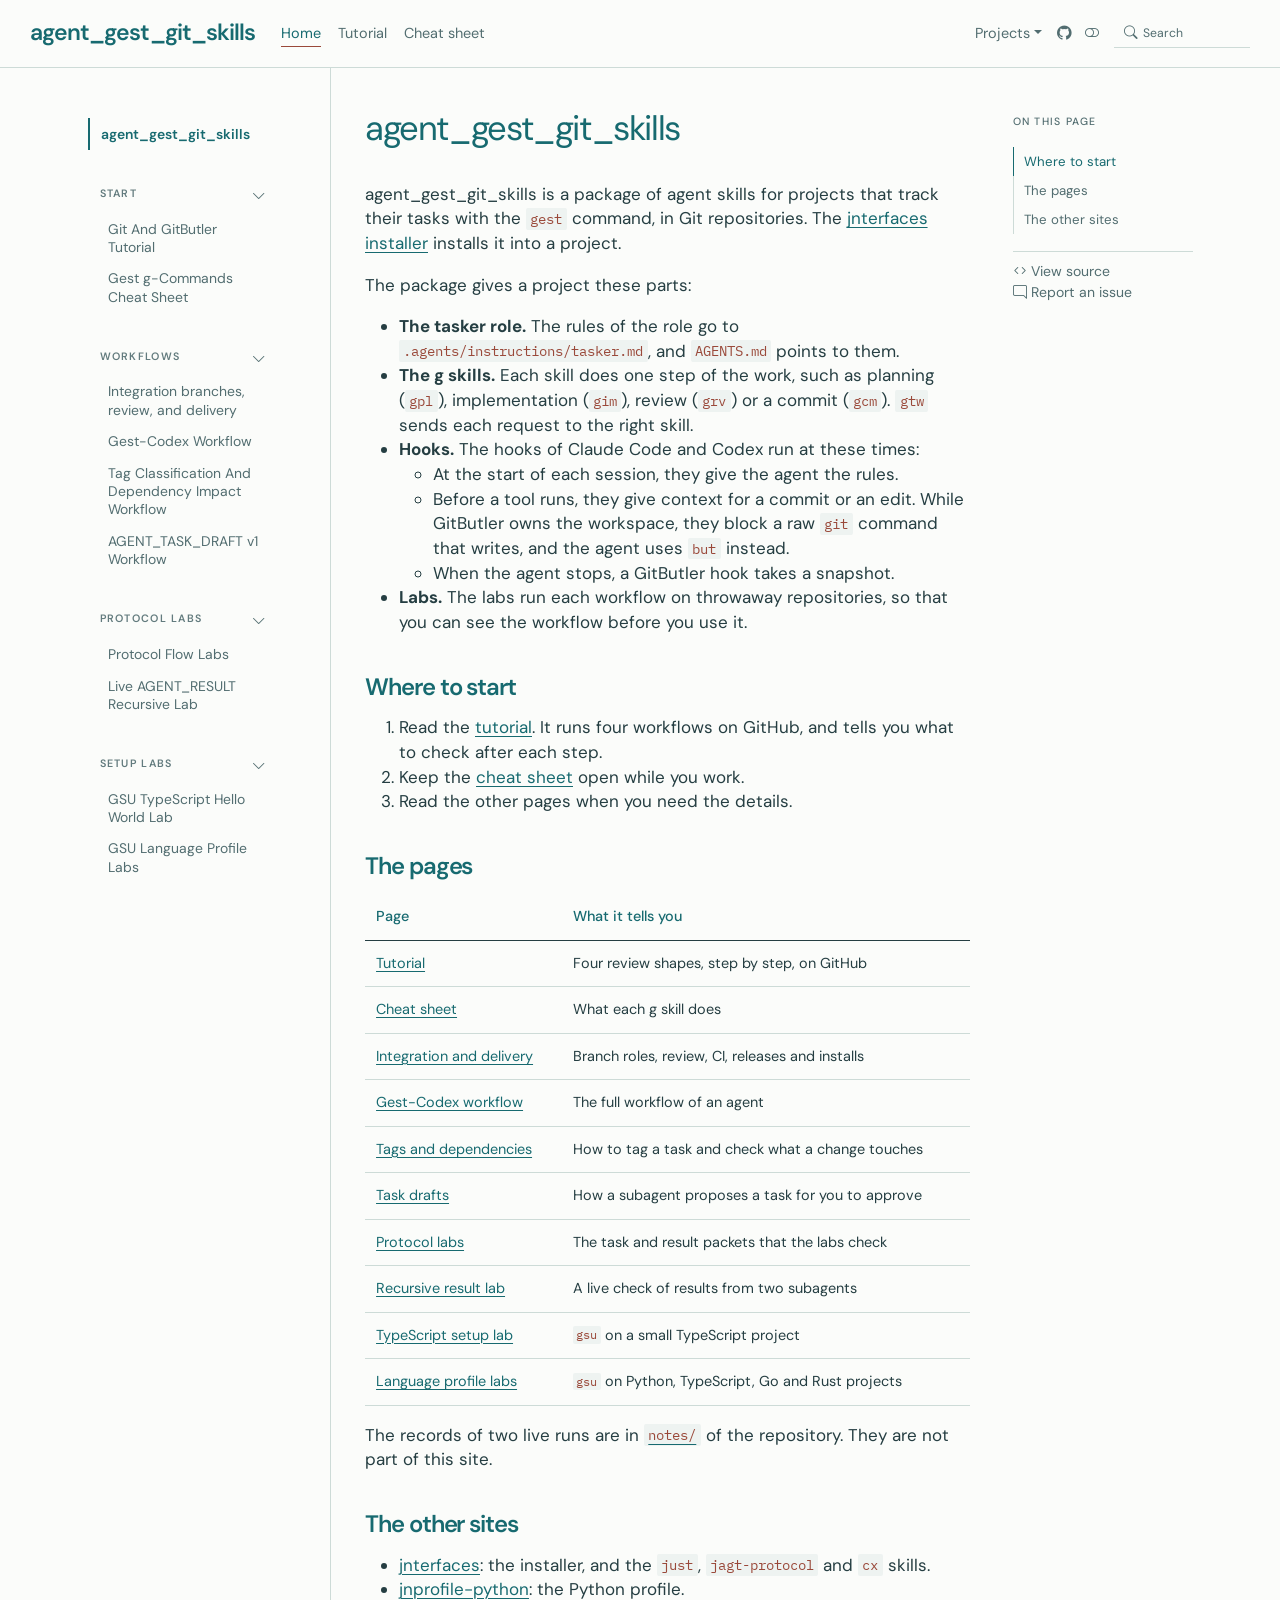
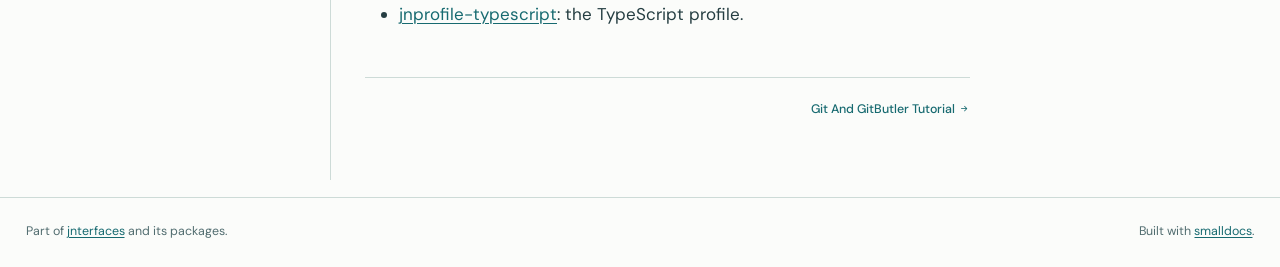
==== index.html @ 32615cbe "Built site" ====
<!doctype html><html lang="en"><head><meta charset="utf-8"><meta name="generator" content="smalldocs-0.5.4"><meta name="viewport" content="width=device-width, initial-scale=1.0, user-scalable=yes"><meta name="description" content="The tasker role, its g skills and its labs, for projects that track their work with Gest in Git"><title>agent_gest_git_skills</title><link rel="icon" href="site_libs/themes/atelier/logo.svg"><link rel="stylesheet" href="site_libs/themes/atelier/atelier.css" data-mode="light" class="quarto-color-scheme" id="quarto-bootstrap-light" media="not all and (prefers-color-scheme: dark)"><link rel="stylesheet" href="site_libs/themes/atelier/atelier-dark.css" data-mode="dark" class="quarto-color-scheme quarto-color-alternate" id="quarto-bootstrap-dark" media="(prefers-color-scheme: dark)"><link rel="stylesheet" href="site_libs/bootstrap-icons/bootstrap-icons.min.css"><link rel="stylesheet" href="site_libs/smalldocs.css"><meta name="smalldocs:offset" content="./"><script src="site_libs/bootstrap/bootstrap.bundle.min.js"></script><script src="site_libs/fuse/fuse.min.js"></script><script src="site_libs/smalldocs.js" defer></script><script>(function(){var d=document.documentElement,s=null;try{s=localStorage.getItem('smalldocs-scheme')}catch(e){}var alt=s?s==='alternate':!!(window.matchMedia&&matchMedia('(prefers-color-scheme: dark)').matches);var ls=document.querySelectorAll('link.quarto-color-scheme');if(alt)d.dataset.scheme='alternate';if(s)ls.forEach(function(l){var on=l.classList.contains('quarto-color-alternate')===alt;if(on)l.setAttribute('blocking','render');l.media=on?'all':'not all'});var on=ls[alt?1:0];if(on&&on.dataset.mode==='dark')d.classList.add('quarto-dark')})();</script></head><body class="nav-sidebar floating nav-fixed"><header id="quarto-header" class="headroom sticky-top"><nav class="navbar navbar-expand-lg sd-navbar-default"><div class="navbar-container container-fluid"><div class="navbar-brand-container mx-auto"><a class="navbar-brand" href="index.html"><span class="navbar-title">agent_gest_git_skills</span></a></div><button class="navbar-toggler" type="button" data-bs-toggle="collapse" data-bs-target="#navbarCollapse" aria-controls="navbarCollapse" aria-expanded="false" aria-label="Toggle navigation"><span class="navbar-toggler-icon"></span></button><div class="collapse navbar-collapse" id="navbarCollapse"><ul class="navbar-nav navbar-nav-scroll me-auto"><li class="nav-item"><a class="nav-link active" href="index.html" aria-current="page"><span class="menu-text">Home</span></a></li><li class="nav-item"><a class="nav-link" href="TUTORIAL.html"><span class="menu-text">Tutorial</span></a></li><li class="nav-item"><a class="nav-link" href="g_commands_cheatsheet.html"><span class="menu-text">Cheat sheet</span></a></li></ul><ul class="navbar-nav navbar-nav-scroll ms-auto"><li class="nav-item dropdown"><a class="nav-link dropdown-toggle" href="#" id="nav-menu-1" role="link" data-bs-toggle="dropdown" aria-expanded="false"><span class="menu-text">Projects</span></a><ul class="dropdown-menu" aria-labelledby="nav-menu-1"><li class=""><a class="dropdown-item" href="https://rahuldave.github.io/jnterfaces/"><span class="menu-text">jnterfaces</span></a></li><li class=""><a class="dropdown-item" href="https://rahuldave.github.io/jnprofile-python/"><span class="menu-text">jnprofile-python</span></a></li><li class=""><a class="dropdown-item" href="https://rahuldave.github.io/jnprofile-typescript/"><span class="menu-text">jnprofile-typescript</span></a></li><li class=""><a class="dropdown-item" href="https://rahuldave.github.io/agent_gest_git_skills/"><span class="menu-text">agent_gest_git_skills</span></a></li></ul></li><li class="nav-item compact"><a class="nav-link" href="https://github.com/rahuldave/agent_gest_git_skills" aria-label="github"><i class="bi bi-github" role="img"></i></a></li><li class="nav-item compact"><a class="quarto-color-scheme-toggle nav-link" href="" title="Toggle dark mode" onclick="window.smalldocsToggleScheme(); return false;"><i class="bi"></i></a></li></ul><div class="quarto-navbar-tools"><div class="smalldocs-search" id="quarto-search"><i class="bi bi-search" aria-hidden="true"></i><input type="search" class="form-control form-control-sm" placeholder="Search" aria-label="Search" autocomplete="off"><div class="smalldocs-search-results dropdown-menu"></div></div></div></div></div></nav><nav class="quarto-secondary-nav"><div class="container-fluid d-flex"><button type="button" class="quarto-btn-toggle btn" aria-controls="quarto-sidebar" aria-label="Toggle sidebar navigation"><i class="bi bi-layout-text-sidebar-reverse"></i></button><nav class="quarto-page-breadcrumbs" aria-label="breadcrumb"><ol class="breadcrumb"><li class="breadcrumb-item"><a href="index.html">agent_gest_git_skills</a></li></ol></nav></div></nav></header><div id="quarto-content" class="quarto-container page-columns page-rows-contents page-layout-article has-sidebar has-margin"><nav id="quarto-sidebar" class="sidebar collapse collapse-horizontal quarto-sidebar-collapse-item sidebar-navigation floating overflow-auto"><div class="sidebar-menu-container"><ul class="list-unstyled mt-1"><li class="sidebar-item"><div class="sidebar-item-container"><a href="index.html" class="sidebar-item-text sidebar-link active" aria-current="page"><span class="menu-text">agent_gest_git_skills</span></a></div></li><li class="sidebar-item sidebar-item-section"><div class="sidebar-item-container"><a class="sidebar-item-text sidebar-link text-start" data-bs-toggle="collapse" data-bs-target="#quarto-sidebar-section-2" role="navigation" aria-expanded="true"><span class="menu-text">Start</span></a><a class="sidebar-item-toggle text-start" data-bs-toggle="collapse" data-bs-target="#quarto-sidebar-section-2" role="navigation" aria-expanded="true" aria-label="Toggle section"><i class="bi bi-chevron-right ms-2"></i></a></div><ul id="quarto-sidebar-section-2" class="collapse list-unstyled sidebar-section depth1 show"><li class="sidebar-item"><div class="sidebar-item-container"><a href="TUTORIAL.html" class="sidebar-item-text sidebar-link"><span class="menu-text">Git And GitButler Tutorial</span></a></div></li><li class="sidebar-item"><div class="sidebar-item-container"><a href="g_commands_cheatsheet.html" class="sidebar-item-text sidebar-link"><span class="menu-text">Gest g-Commands Cheat Sheet</span></a></div></li></ul></li><li class="sidebar-item sidebar-item-section"><div class="sidebar-item-container"><a class="sidebar-item-text sidebar-link text-start" data-bs-toggle="collapse" data-bs-target="#quarto-sidebar-section-3" role="navigation" aria-expanded="true"><span class="menu-text">Workflows</span></a><a class="sidebar-item-toggle text-start" data-bs-toggle="collapse" data-bs-target="#quarto-sidebar-section-3" role="navigation" aria-expanded="true" aria-label="Toggle section"><i class="bi bi-chevron-right ms-2"></i></a></div><ul id="quarto-sidebar-section-3" class="collapse list-unstyled sidebar-section depth1 show"><li class="sidebar-item"><div class="sidebar-item-container"><a href="integration_delivery_workflow.html" class="sidebar-item-text sidebar-link"><span class="menu-text">Integration branches, review, and delivery</span></a></div></li><li class="sidebar-item"><div class="sidebar-item-container"><a href="gest_codex_workflow.html" class="sidebar-item-text sidebar-link"><span class="menu-text">Gest-Codex Workflow</span></a></div></li><li class="sidebar-item"><div class="sidebar-item-container"><a href="tag_dependency_workflow.html" class="sidebar-item-text sidebar-link"><span class="menu-text">Tag Classification And Dependency Impact Workflow</span></a></div></li><li class="sidebar-item"><div class="sidebar-item-container"><a href="agent_task_draft_workflow.html" class="sidebar-item-text sidebar-link"><span class="menu-text">AGENT_TASK_DRAFT v1 Workflow</span></a></div></li></ul></li><li class="sidebar-item sidebar-item-section"><div class="sidebar-item-container"><a class="sidebar-item-text sidebar-link text-start" data-bs-toggle="collapse" data-bs-target="#quarto-sidebar-section-4" role="navigation" aria-expanded="true"><span class="menu-text">Protocol labs</span></a><a class="sidebar-item-toggle text-start" data-bs-toggle="collapse" data-bs-target="#quarto-sidebar-section-4" role="navigation" aria-expanded="true" aria-label="Toggle section"><i class="bi bi-chevron-right ms-2"></i></a></div><ul id="quarto-sidebar-section-4" class="collapse list-unstyled sidebar-section depth1 show"><li class="sidebar-item"><div class="sidebar-item-container"><a href="protocol_flows.html" class="sidebar-item-text sidebar-link"><span class="menu-text">Protocol Flow Labs</span></a></div></li><li class="sidebar-item"><div class="sidebar-item-container"><a href="live_agent_result_recursive_lab.html" class="sidebar-item-text sidebar-link"><span class="menu-text">Live AGENT_RESULT Recursive Lab</span></a></div></li></ul></li><li class="sidebar-item sidebar-item-section"><div class="sidebar-item-container"><a class="sidebar-item-text sidebar-link text-start" data-bs-toggle="collapse" data-bs-target="#quarto-sidebar-section-5" role="navigation" aria-expanded="true"><span class="menu-text">Setup labs</span></a><a class="sidebar-item-toggle text-start" data-bs-toggle="collapse" data-bs-target="#quarto-sidebar-section-5" role="navigation" aria-expanded="true" aria-label="Toggle section"><i class="bi bi-chevron-right ms-2"></i></a></div><ul id="quarto-sidebar-section-5" class="collapse list-unstyled sidebar-section depth1 show"><li class="sidebar-item"><div class="sidebar-item-container"><a href="gsu_typescript_hello_world.html" class="sidebar-item-text sidebar-link"><span class="menu-text">GSU TypeScript Hello World Lab</span></a></div></li><li class="sidebar-item"><div class="sidebar-item-container"><a href="gsu_language_profile_labs.html" class="sidebar-item-text sidebar-link"><span class="menu-text">GSU Language Profile Labs</span></a></div></li></ul></li><li class="sidebar-item sidebar-item-section"><div class="sidebar-item-container"><a class="sidebar-item-text sidebar-link text-start" data-bs-toggle="collapse" data-bs-target="#quarto-sidebar-section-6" role="navigation" aria-expanded="true"><span class="menu-text">Moved</span></a><a class="sidebar-item-toggle text-start" data-bs-toggle="collapse" data-bs-target="#quarto-sidebar-section-6" role="navigation" aria-expanded="true" aria-label="Toggle section"><i class="bi bi-chevron-right ms-2"></i></a></div><ul id="quarto-sidebar-section-6" class="collapse list-unstyled sidebar-section depth1 show"><li class="sidebar-item"><div class="sidebar-item-container"><a href="just_command_contract.html" class="sidebar-item-text sidebar-link"><span class="menu-text">Just command contract</span></a></div></li><li class="sidebar-item"><div class="sidebar-item-container"><a href="cx_incremental_pipelines.html" class="sidebar-item-text sidebar-link"><span class="menu-text">cx incremental builds and pipelines</span></a></div></li></ul></li></ul></div></nav><div id="quarto-sidebar-glass" class="quarto-sidebar-collapse-item"></div><div id="quarto-margin-sidebar" class="sidebar margin-sidebar"><nav id="TOC" role="doc-toc" class="toc-active"><h2 id="toc-title">On this page</h2><ul><li><a href="#where-to-start" id="toc-where-to-start" class="nav-link" data-scroll-target="#where-to-start">Where to start</a></li><li><a href="#the-pages" id="toc-the-pages" class="nav-link" data-scroll-target="#the-pages">The pages</a></li><li><a href="#the-other-sites" id="toc-the-other-sites" class="nav-link" data-scroll-target="#the-other-sites">The other sites</a></li></ul></nav><div class="toc-actions"><div class="action-links"><a href="https://github.com/rahuldave/agent_gest_git_skills/blob/main/docs/index.md" class="toc-action"><i class="bi bi-code"></i> View source</a></div><div class="action-links"><a href="https://github.com/rahuldave/agent_gest_git_skills/issues/new" class="toc-action"><i class="bi bi-chat-right"></i> Report an issue</a></div></div></div><main class="content" id="quarto-document-content"><header id="title-block-header" class="quarto-title-block default"><div class="quarto-title"><h1 class="title">agent_gest_git_skills</h1></div><div class="quarto-title-meta"></div></header><p>agent_gest_git_skills is a package of agent skills for projects that track their tasks with the <code>gest</code> command, in Git repositories. The <a href="https://rahuldave.github.io/jnterfaces/">jnterfaces installer</a> installs it into a project.</p>
<p>The package gives a project these parts:</p>
<ul>
<li><strong>The tasker role.</strong> The rules of the role go to <code>.agents/instructions/tasker.md</code>, and <code>AGENTS.md</code> points to them.</li>
<li><strong>The g skills.</strong> Each skill does one step of the work, such as planning (<code>gpl</code>), implementation (<code>gim</code>), review (<code>grv</code>) or a commit (<code>gcm</code>). <code>gtw</code> sends each request to the right skill.</li>
<li><strong>Hooks.</strong> The hooks of Claude Code and Codex run at these times:
<ul>
<li>At the start of each session, they give the agent the rules.</li>
<li>Before a tool runs, they give context for a commit or an edit. While GitButler owns the workspace, they block a raw <code>git</code> command that writes, and the agent uses <code>but</code> instead.</li>
<li>When the agent stops, a GitButler hook takes a snapshot.</li>
</ul>
</li>
<li><strong>Labs.</strong> The labs run each workflow on throwaway repositories, so that you can see the workflow before you use it.</li>
</ul>
<section id="where-to-start" class="level2">
<h2 class="anchored" data-anchor-id="where-to-start">Where to start</h2>
<ol>
<li>Read the <a href="TUTORIAL.html">tutorial</a>. It runs four workflows on GitHub, and tells you what to check after each step.</li>
<li>Keep the <a href="g_commands_cheatsheet.html">cheat sheet</a> open while you work.</li>
<li>Read the other pages when you need the details.</li>
</ol>
</section>
<section id="the-pages" class="level2">
<h2 class="anchored" data-anchor-id="the-pages">The pages</h2>
<div class="sd-table">
<table class="caption-top table">
<thead>
<tr>
<th>Page</th>
<th>What it tells you</th>
</tr>
</thead>
<tbody>
<tr>
<td><a href="TUTORIAL.html">Tutorial</a></td>
<td>Four review shapes, step by step, on GitHub</td>
</tr>
<tr>
<td><a href="g_commands_cheatsheet.html">Cheat sheet</a></td>
<td>What each g skill does</td>
</tr>
<tr>
<td><a href="integration_delivery_workflow.html">Integration and delivery</a></td>
<td>Branch roles, review, CI, releases and installs</td>
</tr>
<tr>
<td><a href="gest_codex_workflow.html">Gest-Codex workflow</a></td>
<td>The full workflow of an agent</td>
</tr>
<tr>
<td><a href="tag_dependency_workflow.html">Tags and dependencies</a></td>
<td>How to tag a task and check what a change touches</td>
</tr>
<tr>
<td><a href="agent_task_draft_workflow.html">Task drafts</a></td>
<td>How a subagent proposes a task for you to approve</td>
</tr>
<tr>
<td><a href="protocol_flows.html">Protocol labs</a></td>
<td>The task and result packets that the labs check</td>
</tr>
<tr>
<td><a href="live_agent_result_recursive_lab.html">Recursive result lab</a></td>
<td>A live check of results from two subagents</td>
</tr>
<tr>
<td><a href="gsu_typescript_hello_world.html">TypeScript setup lab</a></td>
<td><code>gsu</code> on a small TypeScript project</td>
</tr>
<tr>
<td><a href="gsu_language_profile_labs.html">Language profile labs</a></td>
<td><code>gsu</code> on Python, TypeScript, Go and Rust projects</td>
</tr>
</tbody>
</table>
</div>
<p>The records of two live runs are in <a href="https://github.com/rahuldave/agent_gest_git_skills/tree/main/notes"><code>notes/</code></a> of the repository. They are not part of this site.</p>
</section>
<section id="the-other-sites" class="level2">
<h2 class="anchored" data-anchor-id="the-other-sites">The other sites</h2>
<ul>
<li><a href="https://rahuldave.github.io/jnterfaces/">jnterfaces</a>: the installer, and the <code>just</code>, <code>jagt-protocol</code> and <code>cx</code> skills.</li>
<li><a href="https://rahuldave.github.io/jnprofile-python/">jnprofile-python</a>: the Python profile.</li>
<li><a href="https://rahuldave.github.io/jnprofile-typescript/">jnprofile-typescript</a>: the TypeScript profile.</li>
</ul>
</section>
<nav class="page-navigation"><div class="nav-page nav-page-previous"></div><div class="nav-page nav-page-next"><a href="TUTORIAL.html" class="pagination-link"><span class="nav-page-text">Git And GitButler Tutorial</span> <i class="bi bi-arrow-right-short"></i></a></div></nav></main></div><footer class="footer"><div class="nav-footer"><div class="nav-footer-left">Part of <a href="https://rahuldave.github.io/jnterfaces/">jnterfaces</a> and its packages.</div><div class="nav-footer-center"></div><div class="nav-footer-right">Built with <a href="https://docs.smallish.dev/">smalldocs</a>.</div></div></footer></body></html>
---- site_libs/themes/atelier/atelier.css ----
@charset "UTF-8";/*!
 * Bootstrap  v5.3.8 (https://getbootstrap.com/)
 * Copyright 2011-2025 The Bootstrap Authors
 * Licensed under MIT (https://github.com/twbs/bootstrap/blob/main/LICENSE)
 */:root,[data-bs-theme=light]{--bs-blue:#0d6efd;--bs-indigo:#6610f2;--bs-purple:#6f42c1;--bs-pink:#d63384;--bs-red:#dc3545;--bs-orange:#fd7e14;--bs-yellow:#ffc107;--bs-green:#198754;--bs-teal:#20c997;--bs-cyan:#0dcaf0;--bs-black:#000;--bs-white:#fff;--bs-gray:#6c757d;--bs-gray-dark:#343a40;--bs-gray-100:#f8f9fa;--bs-gray-200:#e9ecef;--bs-gray-300:#dee2e6;--bs-gray-400:#ced4da;--bs-gray-500:#adb5bd;--bs-gray-600:#6c757d;--bs-gray-700:#495057;--bs-gray-800:#343a40;--bs-gray-900:#212529;--bs-primary:#0d6efd;--bs-secondary:#6c757d;--bs-success:#198754;--bs-info:#0dcaf0;--bs-warning:#ffc107;--bs-danger:#dc3545;--bs-light:#f8f9fa;--bs-dark:#212529;--bs-primary-rgb:13,110,253;--bs-secondary-rgb:108,117,125;--bs-success-rgb:25,135,84;--bs-info-rgb:13,202,240;--bs-warning-rgb:255,193,7;--bs-danger-rgb:220,53,69;--bs-light-rgb:248,249,250;--bs-dark-rgb:33,37,41;--bs-primary-text-emphasis:#052c65;--bs-secondary-text-emphasis:#2b2f32;--bs-success-text-emphasis:#0a3622;--bs-info-text-emphasis:#055160;--bs-warning-text-emphasis:#664d03;--bs-danger-text-emphasis:#58151c;--bs-light-text-emphasis:#495057;--bs-dark-text-emphasis:#495057;--bs-primary-bg-subtle:#cfe2ff;--bs-secondary-bg-subtle:#e2e3e5;--bs-success-bg-subtle:#d1e7dd;--bs-info-bg-subtle:#cff4fc;--bs-warning-bg-subtle:#fff3cd;--bs-danger-bg-subtle:#f8d7da;--bs-light-bg-subtle:#fcfcfd;--bs-dark-bg-subtle:#ced4da;--bs-primary-border-subtle:#9ec5fe;--bs-secondary-border-subtle:#c4c8cb;--bs-success-border-subtle:#a3cfbb;--bs-info-border-subtle:#9eeaf9;--bs-warning-border-subtle:#ffe69c;--bs-danger-border-subtle:#f1aeb5;--bs-light-border-subtle:#e9ecef;--bs-dark-border-subtle:#adb5bd;--bs-white-rgb:255,255,255;--bs-black-rgb:0,0,0;--bs-font-sans-serif:system-ui,-apple-system,"Segoe UI",Roboto,"Helvetica Neue","Noto Sans","Liberation Sans",Arial,sans-serif,"Apple Color Emoji","Segoe UI Emoji","Segoe UI Symbol","Noto Color Emoji";--bs-font-monospace:SFMono-Regular,Menlo,Monaco,Consolas,"Liberation Mono","Courier New",monospace;--bs-gradient:linear-gradient(180deg, rgba(255, 255, 255, 0.15), rgba(255, 255, 255, 0));--bs-body-font-family:var(--bs-font-sans-serif);--bs-body-font-size:1rem;--bs-body-font-weight:400;--bs-body-line-height:1.5;--bs-body-color:#212529;--bs-body-color-rgb:33,37,41;--bs-body-bg:#fff;--bs-body-bg-rgb:255,255,255;--bs-emphasis-color:#000;--bs-emphasis-color-rgb:0,0,0;--bs-secondary-color:rgba(33, 37, 41, 0.75);--bs-secondary-color-rgb:33,37,41;--bs-secondary-bg:#e9ecef;--bs-secondary-bg-rgb:233,236,239;--bs-tertiary-color:rgba(33, 37, 41, 0.5);--bs-tertiary-color-rgb:33,37,41;--bs-tertiary-bg:#f8f9fa;--bs-tertiary-bg-rgb:248,249,250;--bs-heading-color:inherit;--bs-link-color:#0d6efd;--bs-link-color-rgb:13,110,253;--bs-link-decoration:underline;--bs-link-hover-color:#0a58ca;--bs-link-hover-color-rgb:10,88,202;--bs-code-color:#d63384;--bs-highlight-color:#212529;--bs-highlight-bg:#fff3cd;--bs-border-width:1px;--bs-border-style:solid;--bs-border-color:#dee2e6;--bs-border-color-translucent:rgba(0, 0, 0, 0.175);--bs-border-radius:0.375rem;--bs-border-radius-sm:0.25rem;--bs-border-radius-lg:0.5rem;--bs-border-radius-xl:1rem;--bs-border-radius-xxl:2rem;--bs-border-radius-2xl:var(--bs-border-radius-xxl);--bs-border-radius-pill:50rem;--bs-box-shadow:0 0.5rem 1rem rgba(0, 0, 0, 0.15);--bs-box-shadow-sm:0 0.125rem 0.25rem rgba(0, 0, 0, 0.075);--bs-box-shadow-lg:0 1rem 3rem rgba(0, 0, 0, 0.175);--bs-box-shadow-inset:inset 0 1px 2px rgba(0, 0, 0, 0.075);--bs-focus-ring-width:0.25rem;--bs-focus-ring-opacity:0.25;--bs-focus-ring-color:rgba(13, 110, 253, 0.25);--bs-form-valid-color:#198754;--bs-form-valid-border-color:#198754;--bs-form-invalid-color:#dc3545;--bs-form-invalid-border-color:#dc3545}[data-bs-theme=dark]{color-scheme:dark;--bs-body-color:#dee2e6;--bs-body-color-rgb:222,226,230;--bs-body-bg:#212529;--bs-body-bg-rgb:33,37,41;--bs-emphasis-color:#fff;--bs-emphasis-color-rgb:255,255,255;--bs-secondary-color:rgba(222, 226, 230, 0.75);--bs-secondary-color-rgb:222,226,230;--bs-secondary-bg:#343a40;--bs-secondary-bg-rgb:52,58,64;--bs-tertiary-color:rgba(222, 226, 230, 0.5);--bs-tertiary-color-rgb:222,226,230;--bs-tertiary-bg:#2b3035;--bs-tertiary-bg-rgb:43,48,53;--bs-primary-text-emphasis:#6ea8fe;--bs-secondary-text-emphasis:#a7acb1;--bs-success-text-emphasis:#75b798;--bs-info-text-emphasis:#6edff6;--bs-warning-text-emphasis:#ffda6a;--bs-danger-text-emphasis:#ea868f;--bs-light-text-emphasis:#f8f9fa;--bs-dark-text-emphasis:#dee2e6;--bs-primary-bg-subtle:#031633;--bs-secondary-bg-subtle:#161719;--bs-success-bg-subtle:#051b11;--bs-info-bg-subtle:#032830;--bs-warning-bg-subtle:#332701;--bs-danger-bg-subtle:#2c0b0e;--bs-light-bg-subtle:#343a40;--bs-dark-bg-subtle:#1a1d20;--bs-primary-border-subtle:#084298;--bs-secondary-border-subtle:#41464b;--bs-success-border-subtle:#0f5132;--bs-info-border-subtle:#087990;--bs-warning-border-subtle:#997404;--bs-danger-border-subtle:#842029;--bs-light-border-subtle:#495057;--bs-dark-border-subtle:#343a40;--bs-heading-color:inherit;--bs-link-color:#6ea8fe;--bs-link-hover-color:#8bb9fe;--bs-link-color-rgb:110,168,254;--bs-link-hover-color-rgb:139,185,254;--bs-code-color:#e685b5;--bs-highlight-color:#dee2e6;--bs-highlight-bg:#664d03;--bs-border-color:#495057;--bs-border-color-translucent:rgba(255, 255, 255, 0.15);--bs-form-valid-color:#75b798;--bs-form-valid-border-color:#75b798;--bs-form-invalid-color:#ea868f;--bs-form-invalid-border-color:#ea868f}*,::after,::before{box-sizing:border-box}@media (prefers-reduced-motion:no-preference){:root{scroll-behavior:smooth}}body{margin:0;font-family:var(--bs-body-font-family);font-size:var(--bs-body-font-size);font-weight:var(--bs-body-font-weight);line-height:var(--bs-body-line-height);color:var(--bs-body-color);text-align:var(--bs-body-text-align);background-color:var(--bs-body-bg);-webkit-text-size-adjust:100%;-webkit-tap-highlight-color:transparent}hr{margin:1rem 0;color:inherit;border:0;border-top:var(--bs-border-width) solid;opacity:.25}.h1,.h2,.h3,.h4,.h5,.h6,h1,h2,h3,h4,h5,h6{margin-top:0;margin-bottom:.5rem;font-weight:500;line-height:1.2;color:var(--bs-heading-color)}.h1,h1{font-size:calc(1.375rem + 1.5vw)}@media (min-width:1200px){.h1,h1{font-size:2.5rem}}.h2,h2{font-size:calc(1.325rem + .9vw)}@media (min-width:1200px){.h2,h2{font-size:2rem}}.h3,h3{font-size:calc(1.3rem + .6vw)}@media (min-width:1200px){.h3,h3{font-size:1.75rem}}.h4,h4{font-size:calc(1.275rem + .3vw)}@media (min-width:1200px){.h4,h4{font-size:1.5rem}}.h5,h5{font-size:1.25rem}.h6,h6{font-size:1rem}p{margin-top:0;margin-bottom:1rem}abbr[title]{-webkit-text-decoration:underline dotted;text-decoration:underline dotted;cursor:help;-webkit-text-decoration-skip-ink:none;text-decoration-skip-ink:none}address{margin-bottom:1rem;font-style:normal;line-height:inherit}ol,ul{padding-left:2rem}dl,ol,ul{margin-top:0;margin-bottom:1rem}ol ol,ol ul,ul ol,ul ul{margin-bottom:0}dt{font-weight:700}dd{margin-bottom:.5rem;margin-left:0}blockquote{margin:0 0 1rem}b,strong{font-weight:bolder}.small,small{font-size:.875em}.mark,mark{padding:.1875em;color:var(--bs-highlight-color);background-color:var(--bs-highlight-bg)}sub,sup{position:relative;font-size:.75em;line-height:0;vertical-align:baseline}sub{bottom:-.25em}sup{top:-.5em}a{color:rgba(var(--bs-link-color-rgb),var(--bs-link-opacity,1));text-decoration:underline}a:hover{--bs-link-color-rgb:var(--bs-link-hover-color-rgb)}a:not([href]):not([class]),a:not([href]):not([class]):hover{color:inherit;text-decoration:none}code,kbd,pre,samp{font-family:var(--bs-font-monospace);font-size:1em}pre{display:block;margin-top:0;margin-bottom:1rem;overflow:auto;font-size:.875em}pre code{font-size:inherit;color:inherit;word-break:normal}code{font-size:.875em;color:var(--bs-code-color);word-wrap:break-word}a>code{color:inherit}kbd{padding:.1875rem .375rem;font-size:.875em;color:var(--bs-body-bg);background-color:var(--bs-body-color);border-radius:.25rem}kbd kbd{padding:0;font-size:1em}figure{margin:0 0 1rem}img,svg{vertical-align:middle}table{caption-side:bottom;border-collapse:collapse}caption{padding-top:.5rem;padding-bottom:.5rem;color:var(--bs-secondary-color);text-align:left}th{text-align:inherit;text-align:-webkit-match-parent}tbody,td,tfoot,th,thead,tr{border-color:inherit;border-style:solid;border-width:0}label{display:inline-block}button{border-radius:0}button:focus:not(:focus-visible){outline:0}button,input,optgroup,select,textarea{margin:0;font-family:inherit;font-size:inherit;line-height:inherit}button,select{text-transform:none}[role=button]{cursor:pointer}select{word-wrap:normal}select:disabled{opacity:1}[list]:not([type=date]):not([type=datetime-local]):not([type=month]):not([type=week]):not([type=time])::-webkit-calendar-picker-indicator{display:none!important}[type=button],[type=reset],[type=submit],button{-webkit-appearance:button}[type=button]:not(:disabled),[type=reset]:not(:disabled),[type=submit]:not(:disabled),button:not(:disabled){cursor:pointer}::-moz-focus-inner{padding:0;border-style:none}textarea{resize:vertical}fieldset{min-width:0;padding:0;margin:0;border:0}legend{float:left;width:100%;padding:0;margin-bottom:.5rem;line-height:inherit;font-size:calc(1.275rem + .3vw)}@media (min-width:1200px){legend{font-size:1.5rem}}legend+*{clear:left}::-webkit-datetime-edit-day-field,::-webkit-datetime-edit-fields-wrapper,::-webkit-datetime-edit-hour-field,::-webkit-datetime-edit-minute,::-webkit-datetime-edit-month-field,::-webkit-datetime-edit-text,::-webkit-datetime-edit-year-field{padding:0}::-webkit-inner-spin-button{height:auto}[type=search]{-webkit-appearance:textfield;outline-offset:-2px}[type=search]::-webkit-search-cancel-button{cursor:pointer;filter:grayscale(1)}::-webkit-search-decoration{-webkit-appearance:none}::-webkit-color-swatch-wrapper{padding:0}::-webkit-file-upload-button{font:inherit;-webkit-appearance:button}::file-selector-button{font:inherit;-webkit-appearance:button}output{display:inline-block}iframe{border:0}summary{display:list-item;cursor:pointer}progress{vertical-align:baseline}[hidden]{display:none!important}.lead{font-size:1.25rem;font-weight:300}.display-1{font-weight:300;line-height:1.2;font-size:calc(1.625rem + 4.5vw)}@media (min-width:1200px){.display-1{font-size:5rem}}.display-2{font-weight:300;line-height:1.2;font-size:calc(1.575rem + 3.9vw)}@media (min-width:1200px){.display-2{font-size:4.5rem}}.display-3{font-weight:300;line-height:1.2;font-size:calc(1.525rem + 3.3vw)}@media (min-width:1200px){.display-3{font-size:4rem}}.display-4{font-weight:300;line-height:1.2;font-size:calc(1.475rem + 2.7vw)}@media (min-width:1200px){.display-4{font-size:3.5rem}}.display-5{font-weight:300;line-height:1.2;font-size:calc(1.425rem + 2.1vw)}@media (min-width:1200px){.display-5{font-size:3rem}}.display-6{font-weight:300;line-height:1.2;font-size:calc(1.375rem + 1.5vw)}@media (min-width:1200px){.display-6{font-size:2.5rem}}.list-unstyled{padding-left:0;list-style:none}.list-inline{padding-left:0;list-style:none}.list-inline-item{display:inline-block}.list-inline-item:not(:last-child){margin-right:.5rem}.initialism{font-size:.875em;text-transform:uppercase}.blockquote{margin-bottom:1rem;font-size:1.25rem}.blockquote>:last-child{margin-bottom:0}.blockquote-footer{margin-top:-1rem;margin-bottom:1rem;font-size:.875em;color:#6c757d}.blockquote-footer::before{content:"— "}.img-fluid{max-width:100%;height:auto}.img-thumbnail{padding:.25rem;background-color:var(--bs-body-bg);border:var(--bs-border-width) solid var(--bs-border-color);border-radius:var(--bs-border-radius);max-width:100%;height:auto}.figure{display:inline-block}.figure-img{margin-bottom:.5rem;line-height:1}.figure-caption{font-size:.875em;color:var(--bs-secondary-color)}.container,.container-fluid,.container-lg,.container-md,.container-sm,.container-xl,.container-xxl{--bs-gutter-x:1.5rem;--bs-gutter-y:0;width:100%;padding-right:calc(var(--bs-gutter-x) * .5);padding-left:calc(var(--bs-gutter-x) * .5);margin-right:auto;margin-left:auto}@media (min-width:576px){.container,.container-sm{max-width:540px}}@media (min-width:768px){.container,.container-md,.container-sm{max-width:720px}}@media (min-width:992px){.container,.container-lg,.container-md,.container-sm{max-width:960px}}@media (min-width:1200px){.container,.container-lg,.container-md,.container-sm,.container-xl{max-width:1140px}}@media (min-width:1400px){.container,.container-lg,.container-md,.container-sm,.container-xl,.container-xxl{max-width:1320px}}:root{--bs-breakpoint-xs:0;--bs-breakpoint-sm:576px;--bs-breakpoint-md:768px;--bs-breakpoint-lg:992px;--bs-breakpoint-xl:1200px;--bs-breakpoint-xxl:1400px}.row{--bs-gutter-x:1.5rem;--bs-gutter-y:0;display:flex;flex-wrap:wrap;margin-top:calc(-1 * var(--bs-gutter-y));margin-right:calc(-.5 * var(--bs-gutter-x));margin-left:calc(-.5 * var(--bs-gutter-x))}.row>*{flex-shrink:0;width:100%;max-width:100%;padding-right:calc(var(--bs-gutter-x) * .5);padding-left:calc(var(--bs-gutter-x) * .5);margin-top:var(--bs-gutter-y)}.col{flex:1 0 0}.row-cols-auto>*{flex:0 0 auto;width:auto}.row-cols-1>*{flex:0 0 auto;width:100%}.row-cols-2>*{flex:0 0 auto;width:50%}.row-cols-3>*{flex:0 0 auto;width:33.33333333%}.row-cols-4>*{flex:0 0 auto;width:25%}.row-cols-5>*{flex:0 0 auto;width:20%}.row-cols-6>*{flex:0 0 auto;width:16.66666667%}.col-auto{flex:0 0 auto;width:auto}.col-1{flex:0 0 auto;width:8.33333333%}.col-2{flex:0 0 auto;width:16.66666667%}.col-3{flex:0 0 auto;width:25%}.col-4{flex:0 0 auto;width:33.33333333%}.col-5{flex:0 0 auto;width:41.66666667%}.col-6{flex:0 0 auto;width:50%}.col-7{flex:0 0 auto;width:58.33333333%}.col-8{flex:0 0 auto;width:66.66666667%}.col-9{flex:0 0 auto;width:75%}.col-10{flex:0 0 auto;width:83.33333333%}.col-11{flex:0 0 auto;width:91.66666667%}.col-12{flex:0 0 auto;width:100%}.offset-1{margin-left:8.33333333%}.offset-2{margin-left:16.66666667%}.offset-3{margin-left:25%}.offset-4{margin-left:33.33333333%}.offset-5{margin-left:41.66666667%}.offset-6{margin-left:50%}.offset-7{margin-left:58.33333333%}.offset-8{margin-left:66.66666667%}.offset-9{margin-left:75%}.offset-10{margin-left:83.33333333%}.offset-11{margin-left:91.66666667%}.g-0,.gx-0{--bs-gutter-x:0}.g-0,.gy-0{--bs-gutter-y:0}.g-1,.gx-1{--bs-gutter-x:0.25rem}.g-1,.gy-1{--bs-gutter-y:0.25rem}.g-2,.gx-2{--bs-gutter-x:0.5rem}.g-2,.gy-2{--bs-gutter-y:0.5rem}.g-3,.gx-3{--bs-gutter-x:1rem}.g-3,.gy-3{--bs-gutter-y:1rem}.g-4,.gx-4{--bs-gutter-x:1.5rem}.g-4,.gy-4{--bs-gutter-y:1.5rem}.g-5,.gx-5{--bs-gutter-x:3rem}.g-5,.gy-5{--bs-gutter-y:3rem}@media (min-width:576px){.col-sm{flex:1 0 0}.row-cols-sm-auto>*{flex:0 0 auto;width:auto}.row-cols-sm-1>*{flex:0 0 auto;width:100%}.row-cols-sm-2>*{flex:0 0 auto;width:50%}.row-cols-sm-3>*{flex:0 0 auto;width:33.33333333%}.row-cols-sm-4>*{flex:0 0 auto;width:25%}.row-cols-sm-5>*{flex:0 0 auto;width:20%}.row-cols-sm-6>*{flex:0 0 auto;width:16.66666667%}.col-sm-auto{flex:0 0 auto;width:auto}.col-sm-1{flex:0 0 auto;width:8.33333333%}.col-sm-2{flex:0 0 auto;width:16.66666667%}.col-sm-3{flex:0 0 auto;width:25%}.col-sm-4{flex:0 0 auto;width:33.33333333%}.col-sm-5{flex:0 0 auto;width:41.66666667%}.col-sm-6{flex:0 0 auto;width:50%}.col-sm-7{flex:0 0 auto;width:58.33333333%}.col-sm-8{flex:0 0 auto;width:66.66666667%}.col-sm-9{flex:0 0 auto;width:75%}.col-sm-10{flex:0 0 auto;width:83.33333333%}.col-sm-11{flex:0 0 auto;width:91.66666667%}.col-sm-12{flex:0 0 auto;width:100%}.offset-sm-0{margin-left:0}.offset-sm-1{margin-left:8.33333333%}.offset-sm-2{margin-left:16.66666667%}.offset-sm-3{margin-left:25%}.offset-sm-4{margin-left:33.33333333%}.offset-sm-5{margin-left:41.66666667%}.offset-sm-6{margin-left:50%}.offset-sm-7{margin-left:58.33333333%}.offset-sm-8{margin-left:66.66666667%}.offset-sm-9{margin-left:75%}.offset-sm-10{margin-left:83.33333333%}.offset-sm-11{margin-left:91.66666667%}.g-sm-0,.gx-sm-0{--bs-gutter-x:0}.g-sm-0,.gy-sm-0{--bs-gutter-y:0}.g-sm-1,.gx-sm-1{--bs-gutter-x:0.25rem}.g-sm-1,.gy-sm-1{--bs-gutter-y:0.25rem}.g-sm-2,.gx-sm-2{--bs-gutter-x:0.5rem}.g-sm-2,.gy-sm-2{--bs-gutter-y:0.5rem}.g-sm-3,.gx-sm-3{--bs-gutter-x:1rem}.g-sm-3,.gy-sm-3{--bs-gutter-y:1rem}.g-sm-4,.gx-sm-4{--bs-gutter-x:1.5rem}.g-sm-4,.gy-sm-4{--bs-gutter-y:1.5rem}.g-sm-5,.gx-sm-5{--bs-gutter-x:3rem}.g-sm-5,.gy-sm-5{--bs-gutter-y:3rem}}@media (min-width:768px){.col-md{flex:1 0 0}.row-cols-md-auto>*{flex:0 0 auto;width:auto}.row-cols-md-1>*{flex:0 0 auto;width:100%}.row-cols-md-2>*{flex:0 0 auto;width:50%}.row-cols-md-3>*{flex:0 0 auto;width:33.33333333%}.row-cols-md-4>*{flex:0 0 auto;width:25%}.row-cols-md-5>*{flex:0 0 auto;width:20%}.row-cols-md-6>*{flex:0 0 auto;width:16.66666667%}.col-md-auto{flex:0 0 auto;width:auto}.col-md-1{flex:0 0 auto;width:8.33333333%}.col-md-2{flex:0 0 auto;width:16.66666667%}.col-md-3{flex:0 0 auto;width:25%}.col-md-4{flex:0 0 auto;width:33.33333333%}.col-md-5{flex:0 0 auto;width:41.66666667%}.col-md-6{flex:0 0 auto;width:50%}.col-md-7{flex:0 0 auto;width:58.33333333%}.col-md-8{flex:0 0 auto;width:66.66666667%}.col-md-9{flex:0 0 auto;width:75%}.col-md-10{flex:0 0 auto;width:83.33333333%}.col-md-11{flex:0 0 auto;width:91.66666667%}.col-md-12{flex:0 0 auto;width:100%}.offset-md-0{margin-left:0}.offset-md-1{margin-left:8.33333333%}.offset-md-2{margin-left:16.66666667%}.offset-md-3{margin-left:25%}.offset-md-4{margin-left:33.33333333%}.offset-md-5{margin-left:41.66666667%}.offset-md-6{margin-left:50%}.offset-md-7{margin-left:58.33333333%}.offset-md-8{margin-left:66.66666667%}.offset-md-9{margin-left:75%}.offset-md-10{margin-left:83.33333333%}.offset-md-11{margin-left:91.66666667%}.g-md-0,.gx-md-0{--bs-gutter-x:0}.g-md-0,.gy-md-0{--bs-gutter-y:0}.g-md-1,.gx-md-1{--bs-gutter-x:0.25rem}.g-md-1,.gy-md-1{--bs-gutter-y:0.25rem}.g-md-2,.gx-md-2{--bs-gutter-x:0.5rem}.g-md-2,.gy-md-2{--bs-gutter-y:0.5rem}.g-md-3,.gx-md-3{--bs-gutter-x:1rem}.g-md-3,.gy-md-3{--bs-gutter-y:1rem}.g-md-4,.gx-md-4{--bs-gutter-x:1.5rem}.g-md-4,.gy-md-4{--bs-gutter-y:1.5rem}.g-md-5,.gx-md-5{--bs-gutter-x:3rem}.g-md-5,.gy-md-5{--bs-gutter-y:3rem}}@media (min-width:992px){.col-lg{flex:1 0 0}.row-cols-lg-auto>*{flex:0 0 auto;width:auto}.row-cols-lg-1>*{flex:0 0 auto;width:100%}.row-cols-lg-2>*{flex:0 0 auto;width:50%}.row-cols-lg-3>*{flex:0 0 auto;width:33.33333333%}.row-cols-lg-4>*{flex:0 0 auto;width:25%}.row-cols-lg-5>*{flex:0 0 auto;width:20%}.row-cols-lg-6>*{flex:0 0 auto;width:16.66666667%}.col-lg-auto{flex:0 0 auto;width:auto}.col-lg-1{flex:0 0 auto;width:8.33333333%}.col-lg-2{flex:0 0 auto;width:16.66666667%}.col-lg-3{flex:0 0 auto;width:25%}.col-lg-4{flex:0 0 auto;width:33.33333333%}.col-lg-5{flex:0 0 auto;width:41.66666667%}.col-lg-6{flex:0 0 auto;width:50%}.col-lg-7{flex:0 0 auto;width:58.33333333%}.col-lg-8{flex:0 0 auto;width:66.66666667%}.col-lg-9{flex:0 0 auto;width:75%}.col-lg-10{flex:0 0 auto;width:83.33333333%}.col-lg-11{flex:0 0 auto;width:91.66666667%}.col-lg-12{flex:0 0 auto;width:100%}.offset-lg-0{margin-left:0}.offset-lg-1{margin-left:8.33333333%}.offset-lg-2{margin-left:16.66666667%}.offset-lg-3{margin-left:25%}.offset-lg-4{margin-left:33.33333333%}.offset-lg-5{margin-left:41.66666667%}.offset-lg-6{margin-left:50%}.offset-lg-7{margin-left:58.33333333%}.offset-lg-8{margin-left:66.66666667%}.offset-lg-9{margin-left:75%}.offset-lg-10{margin-left:83.33333333%}.offset-lg-11{margin-left:91.66666667%}.g-lg-0,.gx-lg-0{--bs-gutter-x:0}.g-lg-0,.gy-lg-0{--bs-gutter-y:0}.g-lg-1,.gx-lg-1{--bs-gutter-x:0.25rem}.g-lg-1,.gy-lg-1{--bs-gutter-y:0.25rem}.g-lg-2,.gx-lg-2{--bs-gutter-x:0.5rem}.g-lg-2,.gy-lg-2{--bs-gutter-y:0.5rem}.g-lg-3,.gx-lg-3{--bs-gutter-x:1rem}.g-lg-3,.gy-lg-3{--bs-gutter-y:1rem}.g-lg-4,.gx-lg-4{--bs-gutter-x:1.5rem}.g-lg-4,.gy-lg-4{--bs-gutter-y:1.5rem}.g-lg-5,.gx-lg-5{--bs-gutter-x:3rem}.g-lg-5,.gy-lg-5{--bs-gutter-y:3rem}}@media (min-width:1200px){.col-xl{flex:1 0 0}.row-cols-xl-auto>*{flex:0 0 auto;width:auto}.row-cols-xl-1>*{flex:0 0 auto;width:100%}.row-cols-xl-2>*{flex:0 0 auto;width:50%}.row-cols-xl-3>*{flex:0 0 auto;width:33.33333333%}.row-cols-xl-4>*{flex:0 0 auto;width:25%}.row-cols-xl-5>*{flex:0 0 auto;width:20%}.row-cols-xl-6>*{flex:0 0 auto;width:16.66666667%}.col-xl-auto{flex:0 0 auto;width:auto}.col-xl-1{flex:0 0 auto;width:8.33333333%}.col-xl-2{flex:0 0 auto;width:16.66666667%}.col-xl-3{flex:0 0 auto;width:25%}.col-xl-4{flex:0 0 auto;width:33.33333333%}.col-xl-5{flex:0 0 auto;width:41.66666667%}.col-xl-6{flex:0 0 auto;width:50%}.col-xl-7{flex:0 0 auto;width:58.33333333%}.col-xl-8{flex:0 0 auto;width:66.66666667%}.col-xl-9{flex:0 0 auto;width:75%}.col-xl-10{flex:0 0 auto;width:83.33333333%}.col-xl-11{flex:0 0 auto;width:91.66666667%}.col-xl-12{flex:0 0 auto;width:100%}.offset-xl-0{margin-left:0}.offset-xl-1{margin-left:8.33333333%}.offset-xl-2{margin-left:16.66666667%}.offset-xl-3{margin-left:25%}.offset-xl-4{margin-left:33.33333333%}.offset-xl-5{margin-left:41.66666667%}.offset-xl-6{margin-left:50%}.offset-xl-7{margin-left:58.33333333%}.offset-xl-8{margin-left:66.66666667%}.offset-xl-9{margin-left:75%}.offset-xl-10{margin-left:83.33333333%}.offset-xl-11{margin-left:91.66666667%}.g-xl-0,.gx-xl-0{--bs-gutter-x:0}.g-xl-0,.gy-xl-0{--bs-gutter-y:0}.g-xl-1,.gx-xl-1{--bs-gutter-x:0.25rem}.g-xl-1,.gy-xl-1{--bs-gutter-y:0.25rem}.g-xl-2,.gx-xl-2{--bs-gutter-x:0.5rem}.g-xl-2,.gy-xl-2{--bs-gutter-y:0.5rem}.g-xl-3,.gx-xl-3{--bs-gutter-x:1rem}.g-xl-3,.gy-xl-3{--bs-gutter-y:1rem}.g-xl-4,.gx-xl-4{--bs-gutter-x:1.5rem}.g-xl-4,.gy-xl-4{--bs-gutter-y:1.5rem}.g-xl-5,.gx-xl-5{--bs-gutter-x:3rem}.g-xl-5,.gy-xl-5{--bs-gutter-y:3rem}}@media (min-width:1400px){.col-xxl{flex:1 0 0}.row-cols-xxl-auto>*{flex:0 0 auto;width:auto}.row-cols-xxl-1>*{flex:0 0 auto;width:100%}.row-cols-xxl-2>*{flex:0 0 auto;width:50%}.row-cols-xxl-3>*{flex:0 0 auto;width:33.33333333%}.row-cols-xxl-4>*{flex:0 0 auto;width:25%}.row-cols-xxl-5>*{flex:0 0 auto;width:20%}.row-cols-xxl-6>*{flex:0 0 auto;width:16.66666667%}.col-xxl-auto{flex:0 0 auto;width:auto}.col-xxl-1{flex:0 0 auto;width:8.33333333%}.col-xxl-2{flex:0 0 auto;width:16.66666667%}.col-xxl-3{flex:0 0 auto;width:25%}.col-xxl-4{flex:0 0 auto;width:33.33333333%}.col-xxl-5{flex:0 0 auto;width:41.66666667%}.col-xxl-6{flex:0 0 auto;width:50%}.col-xxl-7{flex:0 0 auto;width:58.33333333%}.col-xxl-8{flex:0 0 auto;width:66.66666667%}.col-xxl-9{flex:0 0 auto;width:75%}.col-xxl-10{flex:0 0 auto;width:83.33333333%}.col-xxl-11{flex:0 0 auto;width:91.66666667%}.col-xxl-12{flex:0 0 auto;width:100%}.offset-xxl-0{margin-left:0}.offset-xxl-1{margin-left:8.33333333%}.offset-xxl-2{margin-left:16.66666667%}.offset-xxl-3{margin-left:25%}.offset-xxl-4{margin-left:33.33333333%}.offset-xxl-5{margin-left:41.66666667%}.offset-xxl-6{margin-left:50%}.offset-xxl-7{margin-left:58.33333333%}.offset-xxl-8{margin-left:66.66666667%}.offset-xxl-9{margin-left:75%}.offset-xxl-10{margin-left:83.33333333%}.offset-xxl-11{margin-left:91.66666667%}.g-xxl-0,.gx-xxl-0{--bs-gutter-x:0}.g-xxl-0,.gy-xxl-0{--bs-gutter-y:0}.g-xxl-1,.gx-xxl-1{--bs-gutter-x:0.25rem}.g-xxl-1,.gy-xxl-1{--bs-gutter-y:0.25rem}.g-xxl-2,.gx-xxl-2{--bs-gutter-x:0.5rem}.g-xxl-2,.gy-xxl-2{--bs-gutter-y:0.5rem}.g-xxl-3,.gx-xxl-3{--bs-gutter-x:1rem}.g-xxl-3,.gy-xxl-3{--bs-gutter-y:1rem}.g-xxl-4,.gx-xxl-4{--bs-gutter-x:1.5rem}.g-xxl-4,.gy-xxl-4{--bs-gutter-y:1.5rem}.g-xxl-5,.gx-xxl-5{--bs-gutter-x:3rem}.g-xxl-5,.gy-xxl-5{--bs-gutter-y:3rem}}.table{--bs-table-color-type:initial;--bs-table-bg-type:initial;--bs-table-color-state:initial;--bs-table-bg-state:initial;--bs-table-color:var(--bs-emphasis-color);--bs-table-bg:var(--bs-body-bg);--bs-table-border-color:var(--bs-border-color);--bs-table-accent-bg:transparent;--bs-table-striped-color:var(--bs-emphasis-color);--bs-table-striped-bg:rgba(var(--bs-emphasis-color-rgb), 0.05);--bs-table-active-color:var(--bs-emphasis-color);--bs-table-active-bg:rgba(var(--bs-emphasis-color-rgb), 0.1);--bs-table-hover-color:var(--bs-emphasis-color);--bs-table-hover-bg:rgba(var(--bs-emphasis-color-rgb), 0.075);width:100%;margin-bottom:1rem;vertical-align:top;border-color:var(--bs-table-border-color)}.table>:not(caption)>*>*{padding:.5rem .5rem;color:var(--bs-table-color-state,var(--bs-table-color-type,var(--bs-table-color)));background-color:var(--bs-table-bg);border-bottom-width:var(--bs-border-width);box-shadow:inset 0 0 0 9999px var(--bs-table-bg-state,var(--bs-table-bg-type,var(--bs-table-accent-bg)))}.table>tbody{vertical-align:inherit}.table>thead{vertical-align:bottom}.table-group-divider{border-top:calc(var(--bs-border-width) * 2) solid currentcolor}.caption-top{caption-side:top}.table-sm>:not(caption)>*>*{padding:.25rem .25rem}.table-bordered>:not(caption)>*{border-width:var(--bs-border-width) 0}.table-bordered>:not(caption)>*>*{border-width:0 var(--bs-border-width)}.table-borderless>:not(caption)>*>*{border-bottom-width:0}.table-borderless>:not(:first-child){border-top-width:0}.table-striped>tbody>tr:nth-of-type(odd)>*{--bs-table-color-type:var(--bs-table-striped-color);--bs-table-bg-type:var(--bs-table-striped-bg)}.table-striped-columns>:not(caption)>tr>:nth-child(2n){--bs-table-color-type:var(--bs-table-striped-color);--bs-table-bg-type:var(--bs-table-striped-bg)}.table-active{--bs-table-color-state:var(--bs-table-active-color);--bs-table-bg-state:var(--bs-table-active-bg)}.table-hover>tbody>tr:hover>*{--bs-table-color-state:var(--bs-table-hover-color);--bs-table-bg-state:var(--bs-table-hover-bg)}.table-primary{--bs-table-color:#000;--bs-table-bg:#cfe2ff;--bs-table-border-color:#a6b5cc;--bs-table-striped-bg:#c5d7f2;--bs-table-striped-color:#000;--bs-table-active-bg:#bacbe6;--bs-table-active-color:#000;--bs-table-hover-bg:#bfd1ec;--bs-table-hover-color:#000;color:var(--bs-table-color);border-color:var(--bs-table-border-color)}.table-secondary{--bs-table-color:#000;--bs-table-bg:#e2e3e5;--bs-table-border-color:#b5b6b7;--bs-table-striped-bg:#d7d8da;--bs-table-striped-color:#000;--bs-table-active-bg:#cbccce;--bs-table-active-color:#000;--bs-table-hover-bg:#d1d2d4;--bs-table-hover-color:#000;color:var(--bs-table-color);border-color:var(--bs-table-border-color)}.table-success{--bs-table-color:#000;--bs-table-bg:#d1e7dd;--bs-table-border-color:#a7b9b1;--bs-table-striped-bg:#c7dbd2;--bs-table-striped-color:#000;--bs-table-active-bg:#bcd0c7;--bs-table-active-color:#000;--bs-table-hover-bg:#c1d6cc;--bs-table-hover-color:#000;color:var(--bs-table-color);border-color:var(--bs-table-border-color)}.table-info{--bs-table-color:#000;--bs-table-bg:#cff4fc;--bs-table-border-color:#a6c3ca;--bs-table-striped-bg:#c5e8ef;--bs-table-striped-color:#000;--bs-table-active-bg:#badce3;--bs-table-active-color:#000;--bs-table-hover-bg:#bfe2e9;--bs-table-hover-color:#000;color:var(--bs-table-color);border-color:var(--bs-table-border-color)}.table-warning{--bs-table-color:#000;--bs-table-bg:#fff3cd;--bs-table-border-color:#ccc2a4;--bs-table-striped-bg:#f2e7c3;--bs-table-striped-color:#000;--bs-table-active-bg:#e6dbb9;--bs-table-active-color:#000;--bs-table-hover-bg:#ece1be;--bs-table-hover-color:#000;color:var(--bs-table-color);border-color:var(--bs-table-border-color)}.table-danger{--bs-table-color:#000;--bs-table-bg:#f8d7da;--bs-table-border-color:#c6acae;--bs-table-striped-bg:#eccccf;--bs-table-striped-color:#000;--bs-table-active-bg:#dfc2c4;--bs-table-active-color:#000;--bs-table-hover-bg:#e5c7ca;--bs-table-hover-color:#000;color:var(--bs-table-color);border-color:var(--bs-table-border-color)}.table-light{--bs-table-color:#000;--bs-table-bg:#f8f9fa;--bs-table-border-color:#c6c7c8;--bs-table-striped-bg:#ecedee;--bs-table-striped-color:#000;--bs-table-active-bg:#dfe0e1;--bs-table-active-color:#000;--bs-table-hover-bg:#e5e6e7;--bs-table-hover-color:#000;color:var(--bs-table-color);border-color:var(--bs-table-border-color)}.table-dark{--bs-table-color:#fff;--bs-table-bg:#212529;--bs-table-border-color:#4d5154;--bs-table-striped-bg:#2c3034;--bs-table-striped-color:#fff;--bs-table-active-bg:#373b3e;--bs-table-active-color:#fff;--bs-table-hover-bg:#323539;--bs-table-hover-color:#fff;color:var(--bs-table-color);border-color:var(--bs-table-border-color)}.table-responsive{overflow-x:auto;-webkit-overflow-scrolling:touch}@media (max-width:575.98px){.table-responsive-sm{overflow-x:auto;-webkit-overflow-scrolling:touch}}@media (max-width:767.98px){.table-responsive-md{overflow-x:auto;-webkit-overflow-scrolling:touch}}@media (max-width:991.98px){.table-responsive-lg{overflow-x:auto;-webkit-overflow-scrolling:touch}}@media (max-width:1199.98px){.table-responsive-xl{overflow-x:auto;-webkit-overflow-scrolling:touch}}@media (max-width:1399.98px){.table-responsive-xxl{overflow-x:auto;-webkit-overflow-scrolling:touch}}.form-label{margin-bottom:.5rem}.col-form-label{padding-top:calc(.375rem + var(--bs-border-width));padding-bottom:calc(.375rem + var(--bs-border-width));margin-bottom:0;font-size:inherit;line-height:1.5}.col-form-label-lg{padding-top:calc(.5rem + var(--bs-border-width));padding-bottom:calc(.5rem + var(--bs-border-width));font-size:1.25rem}.col-form-label-sm{padding-top:calc(.25rem + var(--bs-border-width));padding-bottom:calc(.25rem + var(--bs-border-width));font-size:.875rem}.form-text{margin-top:.25rem;font-size:.875em;color:var(--bs-secondary-color)}.form-control{display:block;width:100%;padding:.375rem .75rem;font-size:1rem;font-weight:400;line-height:1.5;color:var(--bs-body-color);-webkit-appearance:none;-moz-appearance:none;appearance:none;background-color:var(--bs-body-bg);background-clip:padding-box;border:var(--bs-border-width) solid var(--bs-border-color);border-radius:var(--bs-border-radius);transition:border-color .15s ease-in-out,box-shadow .15s ease-in-out}@media (prefers-reduced-motion:reduce){.form-control{transition:none}}.form-control[type=file]{overflow:hidden}.form-control[type=file]:not(:disabled):not([readonly]){cursor:pointer}.form-control:focus{color:var(--bs-body-color);background-color:var(--bs-body-bg);border-color:#86b7fe;outline:0;box-shadow:0 0 0 .25rem rgba(13,110,253,.25)}.form-control::-webkit-date-and-time-value{min-width:85px;height:1.5em;margin:0}.form-control::-webkit-datetime-edit{display:block;padding:0}.form-control::placeholder{color:var(--bs-secondary-color);opacity:1}.form-control:disabled{background-color:var(--bs-secondary-bg);opacity:1}.form-control::-webkit-file-upload-button{padding:.375rem .75rem;margin:-.375rem -.75rem;-webkit-margin-end:.75rem;margin-inline-end:.75rem;color:var(--bs-body-color);background-color:var(--bs-tertiary-bg);pointer-events:none;border-color:inherit;border-style:solid;border-width:0;border-inline-end-width:var(--bs-border-width);border-radius:0;-webkit-transition:color .15s ease-in-out,background-color .15s ease-in-out,border-color .15s ease-in-out,box-shadow .15s ease-in-out;transition:color .15s ease-in-out,background-color .15s ease-in-out,border-color .15s ease-in-out,box-shadow .15s ease-in-out}.form-control::file-selector-button{padding:.375rem .75rem;margin:-.375rem -.75rem;-webkit-margin-end:.75rem;margin-inline-end:.75rem;color:var(--bs-body-color);background-color:var(--bs-tertiary-bg);pointer-events:none;border-color:inherit;border-style:solid;border-width:0;border-inline-end-width:var(--bs-border-width);border-radius:0;transition:color .15s ease-in-out,background-color .15s ease-in-out,border-color .15s ease-in-out,box-shadow .15s ease-in-out}@media (prefers-reduced-motion:reduce){.form-control::-webkit-file-upload-button{-webkit-transition:none;transition:none}.form-control::file-selector-button{transition:none}}.form-control:hover:not(:disabled):not([readonly])::-webkit-file-upload-button{background-color:var(--bs-secondary-bg)}.form-control:hover:not(:disabled):not([readonly])::file-selector-button{background-color:var(--bs-secondary-bg)}.form-control-plaintext{display:block;width:100%;padding:.375rem 0;margin-bottom:0;line-height:1.5;color:var(--bs-body-color);background-color:transparent;border:solid transparent;border-width:var(--bs-border-width) 0}.form-control-plaintext:focus{outline:0}.form-control-plaintext.form-control-lg,.form-control-plaintext.form-control-sm{padding-right:0;padding-left:0}.form-control-sm{min-height:calc(1.5em + .5rem + calc(var(--bs-border-width) * 2));padding:.25rem .5rem;font-size:.875rem;border-radius:var(--bs-border-radius-sm)}.form-control-sm::-webkit-file-upload-button{padding:.25rem .5rem;margin:-.25rem -.5rem;-webkit-margin-end:.5rem;margin-inline-end:.5rem}.form-control-sm::file-selector-button{padding:.25rem .5rem;margin:-.25rem -.5rem;-webkit-margin-end:.5rem;margin-inline-end:.5rem}.form-control-lg{min-height:calc(1.5em + 1rem + calc(var(--bs-border-width) * 2));padding:.5rem 1rem;font-size:1.25rem;border-radius:var(--bs-border-radius-lg)}.form-control-lg::-webkit-file-upload-button{padding:.5rem 1rem;margin:-.5rem -1rem;-webkit-margin-end:1rem;margin-inline-end:1rem}.form-control-lg::file-selector-button{padding:.5rem 1rem;margin:-.5rem -1rem;-webkit-margin-end:1rem;margin-inline-end:1rem}textarea.form-control{min-height:calc(1.5em + .75rem + calc(var(--bs-border-width) * 2))}textarea.form-control-sm{min-height:calc(1.5em + .5rem + calc(var(--bs-border-width) * 2))}textarea.form-control-lg{min-height:calc(1.5em + 1rem + calc(var(--bs-border-width) * 2))}.form-control-color{width:3rem;height:calc(1.5em + .75rem + calc(var(--bs-border-width) * 2));padding:.375rem}.form-control-color:not(:disabled):not([readonly]){cursor:pointer}.form-control-color::-moz-color-swatch{border:0!important;border-radius:var(--bs-border-radius)}.form-control-color::-webkit-color-swatch{border:0!important;border-radius:var(--bs-border-radius)}.form-control-color.form-control-sm{height:calc(1.5em + .5rem + calc(var(--bs-border-width) * 2))}.form-control-color.form-control-lg{height:calc(1.5em + 1rem + calc(var(--bs-border-width) * 2))}.form-select{--bs-form-select-bg-img:url("data:image/svg+xml,%3csvg xmlns='http://www.w3.org/2000/svg' viewBox='0 0 16 16'%3e%3cpath fill='none' stroke='%23343a40' stroke-linecap='round' stroke-linejoin='round' stroke-width='2' d='m2 5 6 6 6-6'/%3e%3c/svg%3e");display:block;width:100%;padding:.375rem 2.25rem .375rem .75rem;font-size:1rem;font-weight:400;line-height:1.5;color:var(--bs-body-color);-webkit-appearance:none;-moz-appearance:none;appearance:none;background-color:var(--bs-body-bg);background-image:var(--bs-form-select-bg-img),var(--bs-form-select-bg-icon,none);background-repeat:no-repeat;background-position:right .75rem center;background-size:16px 12px;border:var(--bs-border-width) solid var(--bs-border-color);border-radius:var(--bs-border-radius);transition:border-color .15s ease-in-out,box-shadow .15s ease-in-out}@media (prefers-reduced-motion:reduce){.form-select{transition:none}}.form-select:focus{border-color:#86b7fe;outline:0;box-shadow:0 0 0 .25rem rgba(13,110,253,.25)}.form-select[multiple],.form-select[size]:not([size="1"]){padding-right:.75rem;background-image:none}.form-select:disabled{background-color:var(--bs-secondary-bg)}.form-select:-moz-focusring{color:transparent;text-shadow:0 0 0 var(--bs-body-color)}.form-select-sm{padding-top:.25rem;padding-bottom:.25rem;padding-left:.5rem;font-size:.875rem;border-radius:var(--bs-border-radius-sm)}.form-select-lg{padding-top:.5rem;padding-bottom:.5rem;padding-left:1rem;font-size:1.25rem;border-radius:var(--bs-border-radius-lg)}[data-bs-theme=dark] .form-select{--bs-form-select-bg-img:url("data:image/svg+xml,%3csvg xmlns='http://www.w3.org/2000/svg' viewBox='0 0 16 16'%3e%3cpath fill='none' stroke='%23dee2e6' stroke-linecap='round' stroke-linejoin='round' stroke-width='2' d='m2 5 6 6 6-6'/%3e%3c/svg%3e")}.form-check{display:block;min-height:1.5rem;padding-left:1.5em;margin-bottom:.125rem}.form-check .form-check-input{float:left;margin-left:-1.5em}.form-check-reverse{padding-right:1.5em;padding-left:0;text-align:right}.form-check-reverse .form-check-input{float:right;margin-right:-1.5em;margin-left:0}.form-check-input{--bs-form-check-bg:var(--bs-body-bg);flex-shrink:0;width:1em;height:1em;margin-top:.25em;vertical-align:top;-webkit-appearance:none;-moz-appearance:none;appearance:none;background-color:var(--bs-form-check-bg);background-image:var(--bs-form-check-bg-image);background-repeat:no-repeat;background-position:center;background-size:contain;border:var(--bs-border-width) solid var(--bs-border-color);-webkit-print-color-adjust:exact;color-adjust:exact;print-color-adjust:exact}.form-check-input[type=checkbox]{border-radius:.25em}.form-check-input[type=radio]{border-radius:50%}.form-check-input:active{filter:brightness(90%)}.form-check-input:focus{border-color:#86b7fe;outline:0;box-shadow:0 0 0 .25rem rgba(13,110,253,.25)}.form-check-input:checked{background-color:#0d6efd;border-color:#0d6efd}.form-check-input:checked[type=checkbox]{--bs-form-check-bg-image:url("data:image/svg+xml,%3csvg xmlns='http://www.w3.org/2000/svg' viewBox='0 0 20 20'%3e%3cpath fill='none' stroke='%23fff' stroke-linecap='round' stroke-linejoin='round' stroke-width='3' d='m6 10 3 3 6-6'/%3e%3c/svg%3e")}.form-check-input:checked[type=radio]{--bs-form-check-bg-image:url("data:image/svg+xml,%3csvg xmlns='http://www.w3.org/2000/svg' viewBox='-4 -4 8 8'%3e%3ccircle r='2' fill='%23fff'/%3e%3c/svg%3e")}.form-check-input[type=checkbox]:indeterminate{background-color:#0d6efd;border-color:#0d6efd;--bs-form-check-bg-image:url("data:image/svg+xml,%3csvg xmlns='http://www.w3.org/2000/svg' viewBox='0 0 20 20'%3e%3cpath fill='none' stroke='%23fff' stroke-linecap='round' stroke-linejoin='round' stroke-width='3' d='M6 10h8'/%3e%3c/svg%3e")}.form-check-input:disabled{pointer-events:none;filter:none;opacity:.5}.form-check-input:disabled~.form-check-label,.form-check-input[disabled]~.form-check-label{cursor:default;opacity:.5}.form-switch{padding-left:2.5em}.form-switch .form-check-input{--bs-form-switch-bg:url("data:image/svg+xml,%3csvg xmlns='http://www.w3.org/2000/svg' viewBox='-4 -4 8 8'%3e%3ccircle r='3' fill='rgba%280, 0, 0, 0.25%29'/%3e%3c/svg%3e");width:2em;margin-left:-2.5em;background-image:var(--bs-form-switch-bg);background-position:left center;border-radius:2em;transition:background-position .15s ease-in-out}@media (prefers-reduced-motion:reduce){.form-switch .form-check-input{transition:none}}.form-switch .form-check-input:focus{--bs-form-switch-bg:url("data:image/svg+xml,%3csvg xmlns='http://www.w3.org/2000/svg' viewBox='-4 -4 8 8'%3e%3ccircle r='3' fill='%2386b7fe'/%3e%3c/svg%3e")}.form-switch .form-check-input:checked{background-position:right center;--bs-form-switch-bg:url("data:image/svg+xml,%3csvg xmlns='http://www.w3.org/2000/svg' viewBox='-4 -4 8 8'%3e%3ccircle r='3' fill='%23fff'/%3e%3c/svg%3e")}.form-switch.form-check-reverse{padding-right:2.5em;padding-left:0}.form-switch.form-check-reverse .form-check-input{margin-right:-2.5em;margin-left:0}.form-check-inline{display:inline-block;margin-right:1rem}.btn-check{position:absolute;clip:rect(0,0,0,0);pointer-events:none}.btn-check:disabled+.btn,.btn-check[disabled]+.btn{pointer-events:none;filter:none;opacity:.65}[data-bs-theme=dark] .form-switch .form-check-input:not(:checked):not(:focus){--bs-form-switch-bg:url("data:image/svg+xml,%3csvg xmlns='http://www.w3.org/2000/svg' viewBox='-4 -4 8 8'%3e%3ccircle r='3' fill='rgba%28255, 255, 255, 0.25%29'/%3e%3c/svg%3e")}.form-range{width:100%;height:1.5rem;padding:0;-webkit-appearance:none;-moz-appearance:none;appearance:none;background-color:transparent}.form-range:focus{outline:0}.form-range:focus::-webkit-slider-thumb{box-shadow:0 0 0 1px #fff,0 0 0 .25rem rgba(13,110,253,.25)}.form-range:focus::-moz-range-thumb{box-shadow:0 0 0 1px #fff,0 0 0 .25rem rgba(13,110,253,.25)}.form-range::-moz-focus-outer{border:0}.form-range::-webkit-slider-thumb{width:1rem;height:1rem;margin-top:-.25rem;-webkit-appearance:none;appearance:none;background-color:#0d6efd;border:0;border-radius:1rem;-webkit-transition:background-color .15s ease-in-out,border-color .15s ease-in-out,box-shadow .15s ease-in-out;transition:background-color .15s ease-in-out,border-color .15s ease-in-out,box-shadow .15s ease-in-out}@media (prefers-reduced-motion:reduce){.form-range::-webkit-slider-thumb{-webkit-transition:none;transition:none}}.form-range::-webkit-slider-thumb:active{background-color:#b6d4fe}.form-range::-webkit-slider-runnable-track{width:100%;height:.5rem;color:transparent;cursor:pointer;background-color:var(--bs-secondary-bg);border-color:transparent;border-radius:1rem}.form-range::-moz-range-thumb{width:1rem;height:1rem;-moz-appearance:none;appearance:none;background-color:#0d6efd;border:0;border-radius:1rem;-moz-transition:background-color .15s ease-in-out,border-color .15s ease-in-out,box-shadow .15s ease-in-out;transition:background-color .15s ease-in-out,border-color .15s ease-in-out,box-shadow .15s ease-in-out}@media (prefers-reduced-motion:reduce){.form-range::-moz-range-thumb{-moz-transition:none;transition:none}}.form-range::-moz-range-thumb:active{background-color:#b6d4fe}.form-range::-moz-range-track{width:100%;height:.5rem;color:transparent;cursor:pointer;background-color:var(--bs-secondary-bg);border-color:transparent;border-radius:1rem}.form-range:disabled{pointer-events:none}.form-range:disabled::-webkit-slider-thumb{background-color:var(--bs-secondary-color)}.form-range:disabled::-moz-range-thumb{background-color:var(--bs-secondary-color)}.form-floating{position:relative}.form-floating>.form-control,.form-floating>.form-control-plaintext,.form-floating>.form-select{height:calc(3.5rem + calc(var(--bs-border-width) * 2));min-height:calc(3.5rem + calc(var(--bs-border-width) * 2));line-height:1.25}.form-floating>label{position:absolute;top:0;left:0;z-index:2;max-width:100%;height:100%;padding:1rem .75rem;overflow:hidden;color:rgba(var(--bs-body-color-rgb),.65);text-align:start;text-overflow:ellipsis;white-space:nowrap;pointer-events:none;border:var(--bs-border-width) solid transparent;transform-origin:0 0;transition:opacity .1s ease-in-out,transform .1s ease-in-out}@media (prefers-reduced-motion:reduce){.form-floating>label{transition:none}}.form-floating>.form-control,.form-floating>.form-control-plaintext{padding:1rem .75rem}.form-floating>.form-control-plaintext::placeholder,.form-floating>.form-control::placeholder{color:transparent}.form-floating>.form-control-plaintext:focus,.form-floating>.form-control-plaintext:not(:placeholder-shown),.form-floating>.form-control:focus,.form-floating>.form-control:not(:placeholder-shown){padding-top:1.625rem;padding-bottom:.625rem}.form-floating>.form-control-plaintext:-webkit-autofill,.form-floating>.form-control:-webkit-autofill{padding-top:1.625rem;padding-bottom:.625rem}.form-floating>.form-select{padding-top:1.625rem;padding-bottom:.625rem;padding-left:.75rem}.form-floating>.form-control-plaintext~label,.form-floating>.form-control:focus~label,.form-floating>.form-control:not(:placeholder-shown)~label,.form-floating>.form-select~label{transform:scale(.85) translateY(-.5rem) translateX(.15rem)}.form-floating>.form-control:-webkit-autofill~label{transform:scale(.85) translateY(-.5rem) translateX(.15rem)}.form-floating>textarea:focus~label::after,.form-floating>textarea:not(:placeholder-shown)~label::after{position:absolute;inset:1rem 0.375rem;z-index:-1;height:1.5em;content:"";background-color:var(--bs-body-bg);border-radius:var(--bs-border-radius)}.form-floating>textarea:disabled~label::after{background-color:var(--bs-secondary-bg)}.form-floating>.form-control-plaintext~label{border-width:var(--bs-border-width) 0}.form-floating>.form-control:disabled~label,.form-floating>:disabled~label{color:#6c757d}.input-group{position:relative;display:flex;flex-wrap:wrap;align-items:stretch;width:100%}.input-group>.form-control,.input-group>.form-floating,.input-group>.form-select{position:relative;flex:1 1 auto;width:1%;min-width:0}.input-group>.form-control:focus,.input-group>.form-floating:focus-within,.input-group>.form-select:focus{z-index:5}.input-group .btn{position:relative;z-index:2}.input-group .btn:focus{z-index:5}.input-group-text{display:flex;align-items:center;padding:.375rem .75rem;font-size:1rem;font-weight:400;line-height:1.5;color:var(--bs-body-color);text-align:center;white-space:nowrap;background-color:var(--bs-tertiary-bg);border:var(--bs-border-width) solid var(--bs-border-color);border-radius:var(--bs-border-radius)}.input-group-lg>.btn,.input-group-lg>.form-control,.input-group-lg>.form-select,.input-group-lg>.input-group-text{padding:.5rem 1rem;font-size:1.25rem;border-radius:var(--bs-border-radius-lg)}.input-group-sm>.btn,.input-group-sm>.form-control,.input-group-sm>.form-select,.input-group-sm>.input-group-text{padding:.25rem .5rem;font-size:.875rem;border-radius:var(--bs-border-radius-sm)}.input-group-lg>.form-select,.input-group-sm>.form-select{padding-right:3rem}.input-group:not(.has-validation)>.dropdown-toggle:nth-last-child(n+3),.input-group:not(.has-validation)>.form-floating:not(:last-child)>.form-control,.input-group:not(.has-validation)>.form-floating:not(:last-child)>.form-select,.input-group:not(.has-validation)>:not(:last-child):not(.dropdown-toggle):not(.dropdown-menu):not(.form-floating){border-top-right-radius:0;border-bottom-right-radius:0}.input-group.has-validation>.dropdown-toggle:nth-last-child(n+4),.input-group.has-validation>.form-floating:nth-last-child(n+3)>.form-control,.input-group.has-validation>.form-floating:nth-last-child(n+3)>.form-select,.input-group.has-validation>:nth-last-child(n+3):not(.dropdown-toggle):not(.dropdown-menu):not(.form-floating){border-top-right-radius:0;border-bottom-right-radius:0}.input-group>:not(:first-child):not(.dropdown-menu):not(.valid-tooltip):not(.valid-feedback):not(.invalid-tooltip):not(.invalid-feedback){margin-left:calc(-1 * var(--bs-border-width));border-top-left-radius:0;border-bottom-left-radius:0}.input-group>.form-floating:not(:first-child)>.form-control,.input-group>.form-floating:not(:first-child)>.form-select{border-top-left-radius:0;border-bottom-left-radius:0}.valid-feedback{display:none;width:100%;margin-top:.25rem;font-size:.875em;color:var(--bs-form-valid-color)}.valid-tooltip{position:absolute;top:100%;z-index:5;display:none;max-width:100%;padding:.25rem .5rem;margin-top:.1rem;font-size:.875rem;color:#fff;background-color:var(--bs-success);border-radius:var(--bs-border-radius)}.is-valid~.valid-feedback,.is-valid~.valid-tooltip,.was-validated :valid~.valid-feedback,.was-validated :valid~.valid-tooltip{display:block}.form-control.is-valid,.was-validated .form-control:valid{border-color:var(--bs-form-valid-border-color);padding-right:calc(1.5em + .75rem);background-image:url("data:image/svg+xml,%3csvg xmlns='http://www.w3.org/2000/svg' viewBox='0 0 8 8'%3e%3cpath fill='%23198754' d='M2.3 6.73.6 4.53c-.4-1.04.46-1.4 1.1-.8l1.1 1.4 3.4-3.8c.6-.63 1.6-.27 1.2.7l-4 4.6c-.43.5-.8.4-1.1.1'/%3e%3c/svg%3e");background-repeat:no-repeat;background-position:right calc(.375em + .1875rem) center;background-size:calc(.75em + .375rem) calc(.75em + .375rem)}.form-control.is-valid:focus,.was-validated .form-control:valid:focus{border-color:var(--bs-form-valid-border-color);box-shadow:0 0 0 .25rem rgba(var(--bs-success-rgb),.25)}.was-validated textarea.form-control:valid,textarea.form-control.is-valid{padding-right:calc(1.5em + .75rem);background-position:top calc(.375em + .1875rem) right calc(.375em + .1875rem)}.form-select.is-valid,.was-validated .form-select:valid{border-color:var(--bs-form-valid-border-color)}.form-select.is-valid:not([multiple]):not([size]),.form-select.is-valid:not([multiple])[size="1"],.was-validated .form-select:valid:not([multiple]):not([size]),.was-validated .form-select:valid:not([multiple])[size="1"]{--bs-form-select-bg-icon:url("data:image/svg+xml,%3csvg xmlns='http://www.w3.org/2000/svg' viewBox='0 0 8 8'%3e%3cpath fill='%23198754' d='M2.3 6.73.6 4.53c-.4-1.04.46-1.4 1.1-.8l1.1 1.4 3.4-3.8c.6-.63 1.6-.27 1.2.7l-4 4.6c-.43.5-.8.4-1.1.1'/%3e%3c/svg%3e");padding-right:4.125rem;background-position:right .75rem center,center right 2.25rem;background-size:16px 12px,calc(.75em + .375rem) calc(.75em + .375rem)}.form-select.is-valid:focus,.was-validated .form-select:valid:focus{border-color:var(--bs-form-valid-border-color);box-shadow:0 0 0 .25rem rgba(var(--bs-success-rgb),.25)}.form-control-color.is-valid,.was-validated .form-control-color:valid{width:calc(3rem + calc(1.5em + .75rem))}.form-check-input.is-valid,.was-validated .form-check-input:valid{border-color:var(--bs-form-valid-border-color)}.form-check-input.is-valid:checked,.was-validated .form-check-input:valid:checked{background-color:var(--bs-form-valid-color)}.form-check-input.is-valid:focus,.was-validated .form-check-input:valid:focus{box-shadow:0 0 0 .25rem rgba(var(--bs-success-rgb),.25)}.form-check-input.is-valid~.form-check-label,.was-validated .form-check-input:valid~.form-check-label{color:var(--bs-form-valid-color)}.form-check-inline .form-check-input~.valid-feedback{margin-left:.5em}.input-group>.form-control:not(:focus).is-valid,.input-group>.form-floating:not(:focus-within).is-valid,.input-group>.form-select:not(:focus).is-valid,.was-validated .input-group>.form-control:not(:focus):valid,.was-validated .input-group>.form-floating:not(:focus-within):valid,.was-validated .input-group>.form-select:not(:focus):valid{z-index:3}.invalid-feedback{display:none;width:100%;margin-top:.25rem;font-size:.875em;color:var(--bs-form-invalid-color)}.invalid-tooltip{position:absolute;top:100%;z-index:5;display:none;max-width:100%;padding:.25rem .5rem;margin-top:.1rem;font-size:.875rem;color:#fff;background-color:var(--bs-danger);border-radius:var(--bs-border-radius)}.is-invalid~.invalid-feedback,.is-invalid~.invalid-tooltip,.was-validated :invalid~.invalid-feedback,.was-validated :invalid~.invalid-tooltip{display:block}.form-control.is-invalid,.was-validated .form-control:invalid{border-color:var(--bs-form-invalid-border-color);padding-right:calc(1.5em + .75rem);background-image:url("data:image/svg+xml,%3csvg xmlns='http://www.w3.org/2000/svg' viewBox='0 0 12 12' width='12' height='12' fill='none' stroke='%23dc3545'%3e%3ccircle cx='6' cy='6' r='4.5'/%3e%3cpath stroke-linejoin='round' d='M5.8 3.6h.4L6 6.5z'/%3e%3ccircle cx='6' cy='8.2' r='.6' fill='%23dc3545' stroke='none'/%3e%3c/svg%3e");background-repeat:no-repeat;background-position:right calc(.375em + .1875rem) center;background-size:calc(.75em + .375rem) calc(.75em + .375rem)}.form-control.is-invalid:focus,.was-validated .form-control:invalid:focus{border-color:var(--bs-form-invalid-border-color);box-shadow:0 0 0 .25rem rgba(var(--bs-danger-rgb),.25)}.was-validated textarea.form-control:invalid,textarea.form-control.is-invalid{padding-right:calc(1.5em + .75rem);background-position:top calc(.375em + .1875rem) right calc(.375em + .1875rem)}.form-select.is-invalid,.was-validated .form-select:invalid{border-color:var(--bs-form-invalid-border-color)}.form-select.is-invalid:not([multiple]):not([size]),.form-select.is-invalid:not([multiple])[size="1"],.was-validated .form-select:invalid:not([multiple]):not([size]),.was-validated .form-select:invalid:not([multiple])[size="1"]{--bs-form-select-bg-icon:url("data:image/svg+xml,%3csvg xmlns='http://www.w3.org/2000/svg' viewBox='0 0 12 12' width='12' height='12' fill='none' stroke='%23dc3545'%3e%3ccircle cx='6' cy='6' r='4.5'/%3e%3cpath stroke-linejoin='round' d='M5.8 3.6h.4L6 6.5z'/%3e%3ccircle cx='6' cy='8.2' r='.6' fill='%23dc3545' stroke='none'/%3e%3c/svg%3e");padding-right:4.125rem;background-position:right .75rem center,center right 2.25rem;background-size:16px 12px,calc(.75em + .375rem) calc(.75em + .375rem)}.form-select.is-invalid:focus,.was-validated .form-select:invalid:focus{border-color:var(--bs-form-invalid-border-color);box-shadow:0 0 0 .25rem rgba(var(--bs-danger-rgb),.25)}.form-control-color.is-invalid,.was-validated .form-control-color:invalid{width:calc(3rem + calc(1.5em + .75rem))}.form-check-input.is-invalid,.was-validated .form-check-input:invalid{border-color:var(--bs-form-invalid-border-color)}.form-check-input.is-invalid:checked,.was-validated .form-check-input:invalid:checked{background-color:var(--bs-form-invalid-color)}.form-check-input.is-invalid:focus,.was-validated .form-check-input:invalid:focus{box-shadow:0 0 0 .25rem rgba(var(--bs-danger-rgb),.25)}.form-check-input.is-invalid~.form-check-label,.was-validated .form-check-input:invalid~.form-check-label{color:var(--bs-form-invalid-color)}.form-check-inline .form-check-input~.invalid-feedback{margin-left:.5em}.input-group>.form-control:not(:focus).is-invalid,.input-group>.form-floating:not(:focus-within).is-invalid,.input-group>.form-select:not(:focus).is-invalid,.was-validated .input-group>.form-control:not(:focus):invalid,.was-validated .input-group>.form-floating:not(:focus-within):invalid,.was-validated .input-group>.form-select:not(:focus):invalid{z-index:4}.btn{--bs-btn-padding-x:0.75rem;--bs-btn-padding-y:0.375rem;--bs-btn-font-family: ;--bs-btn-font-size:1rem;--bs-btn-font-weight:400;--bs-btn-line-height:1.5;--bs-btn-color:var(--bs-body-color);--bs-btn-bg:transparent;--bs-btn-border-width:var(--bs-border-width);--bs-btn-border-color:transparent;--bs-btn-border-radius:var(--bs-border-radius);--bs-btn-hover-border-color:transparent;--bs-btn-box-shadow:inset 0 1px 0 rgba(255, 255, 255, 0.15),0 1px 1px rgba(0, 0, 0, 0.075);--bs-btn-disabled-opacity:0.65;--bs-btn-focus-box-shadow:0 0 0 0.25rem rgba(var(--bs-btn-focus-shadow-rgb), .5);display:inline-block;padding:var(--bs-btn-padding-y) var(--bs-btn-padding-x);font-family:var(--bs-btn-font-family);font-size:var(--bs-btn-font-size);font-weight:var(--bs-btn-font-weight);line-height:var(--bs-btn-line-height);color:var(--bs-btn-color);text-align:center;text-decoration:none;vertical-align:middle;cursor:pointer;-webkit-user-select:none;-moz-user-select:none;user-select:none;border:var(--bs-btn-border-width) solid var(--bs-btn-border-color);border-radius:var(--bs-btn-border-radius);background-color:var(--bs-btn-bg);transition:color .15s ease-in-out,background-color .15s ease-in-out,border-color .15s ease-in-out,box-shadow .15s ease-in-out}@media (prefers-reduced-motion:reduce){.btn{transition:none}}.btn:hover{color:var(--bs-btn-hover-color);background-color:var(--bs-btn-hover-bg);border-color:var(--bs-btn-hover-border-color)}.btn-check+.btn:hover{color:var(--bs-btn-color);background-color:var(--bs-btn-bg);border-color:var(--bs-btn-border-color)}.btn:focus-visible{color:var(--bs-btn-hover-color);background-color:var(--bs-btn-hover-bg);border-color:var(--bs-btn-hover-border-color);outline:0;box-shadow:var(--bs-btn-focus-box-shadow)}.btn-check:focus-visible+.btn{border-color:var(--bs-btn-hover-border-color);outline:0;box-shadow:var(--bs-btn-focus-box-shadow)}.btn-check:checked+.btn,.btn.active,.btn.show,.btn:first-child:active,:not(.btn-check)+.btn:active{color:var(--bs-btn-active-color);background-color:var(--bs-btn-active-bg);border-color:var(--bs-btn-active-border-color)}.btn-check:checked+.btn:focus-visible,.btn.active:focus-visible,.btn.show:focus-visible,.btn:first-child:active:focus-visible,:not(.btn-check)+.btn:active:focus-visible{box-shadow:var(--bs-btn-focus-box-shadow)}.btn-check:checked:focus-visible+.btn{box-shadow:var(--bs-btn-focus-box-shadow)}.btn.disabled,.btn:disabled,fieldset:disabled .btn{color:var(--bs-btn-disabled-color);pointer-events:none;background-color:var(--bs-btn-disabled-bg);border-color:var(--bs-btn-disabled-border-color);opacity:var(--bs-btn-disabled-opacity)}.btn-primary{--bs-btn-color:#fff;--bs-btn-bg:#0d6efd;--bs-btn-border-color:#0d6efd;--bs-btn-hover-color:#fff;--bs-btn-hover-bg:#0b5ed7;--bs-btn-hover-border-color:#0a58ca;--bs-btn-focus-shadow-rgb:49,132,253;--bs-btn-active-color:#fff;--bs-btn-active-bg:#0a58ca;--bs-btn-active-border-color:#0a53be;--bs-btn-active-shadow:inset 0 3px 5px rgba(0, 0, 0, 0.125);--bs-btn-disabled-color:#fff;--bs-btn-disabled-bg:#0d6efd;--bs-btn-disabled-border-color:#0d6efd}.btn-secondary{--bs-btn-color:#fff;--bs-btn-bg:#6c757d;--bs-btn-border-color:#6c757d;--bs-btn-hover-color:#fff;--bs-btn-hover-bg:#5c636a;--bs-btn-hover-border-color:#565e64;--bs-btn-focus-shadow-rgb:130,138,145;--bs-btn-active-color:#fff;--bs-btn-active-bg:#565e64;--bs-btn-active-border-color:#51585e;--bs-btn-active-shadow:inset 0 3px 5px rgba(0, 0, 0, 0.125);--bs-btn-disabled-color:#fff;--bs-btn-disabled-bg:#6c757d;--bs-btn-disabled-border-color:#6c757d}.btn-success{--bs-btn-color:#fff;--bs-btn-bg:#198754;--bs-btn-border-color:#198754;--bs-btn-hover-color:#fff;--bs-btn-hover-bg:#157347;--bs-btn-hover-border-color:#146c43;--bs-btn-focus-shadow-rgb:60,153,110;--bs-btn-active-color:#fff;--bs-btn-active-bg:#146c43;--bs-btn-active-border-color:#13653f;--bs-btn-active-shadow:inset 0 3px 5px rgba(0, 0, 0, 0.125);--bs-btn-disabled-color:#fff;--bs-btn-disabled-bg:#198754;--bs-btn-disabled-border-color:#198754}.btn-info{--bs-btn-color:#000;--bs-btn-bg:#0dcaf0;--bs-btn-border-color:#0dcaf0;--bs-btn-hover-color:#000;--bs-btn-hover-bg:#31d2f2;--bs-btn-hover-border-color:#25cff2;--bs-btn-focus-shadow-rgb:11,172,204;--bs-btn-active-color:#000;--bs-btn-active-bg:#3dd5f3;--bs-btn-active-border-color:#25cff2;--bs-btn-active-shadow:inset 0 3px 5px rgba(0, 0, 0, 0.125);--bs-btn-disabled-color:#000;--bs-btn-disabled-bg:#0dcaf0;--bs-btn-disabled-border-color:#0dcaf0}.btn-warning{--bs-btn-color:#000;--bs-btn-bg:#ffc107;--bs-btn-border-color:#ffc107;--bs-btn-hover-color:#000;--bs-btn-hover-bg:#ffca2c;--bs-btn-hover-border-color:#ffc720;--bs-btn-focus-shadow-rgb:217,164,6;--bs-btn-active-color:#000;--bs-btn-active-bg:#ffcd39;--bs-btn-active-border-color:#ffc720;--bs-btn-active-shadow:inset 0 3px 5px rgba(0, 0, 0, 0.125);--bs-btn-disabled-color:#000;--bs-btn-disabled-bg:#ffc107;--bs-btn-disabled-border-color:#ffc107}.btn-danger{--bs-btn-color:#fff;--bs-btn-bg:#dc3545;--bs-btn-border-color:#dc3545;--bs-btn-hover-color:#fff;--bs-btn-hover-bg:#bb2d3b;--bs-btn-hover-border-color:#b02a37;--bs-btn-focus-shadow-rgb:225,83,97;--bs-btn-active-color:#fff;--bs-btn-active-bg:#b02a37;--bs-btn-active-border-color:#a52834;--bs-btn-active-shadow:inset 0 3px 5px rgba(0, 0, 0, 0.125);--bs-btn-disabled-color:#fff;--bs-btn-disabled-bg:#dc3545;--bs-btn-disabled-border-color:#dc3545}.btn-light{--bs-btn-color:#000;--bs-btn-bg:#f8f9fa;--bs-btn-border-color:#f8f9fa;--bs-btn-hover-color:#000;--bs-btn-hover-bg:#d3d4d5;--bs-btn-hover-border-color:#c6c7c8;--bs-btn-focus-shadow-rgb:211,212,213;--bs-btn-active-color:#000;--bs-btn-active-bg:#c6c7c8;--bs-btn-active-border-color:#babbbc;--bs-btn-active-shadow:inset 0 3px 5px rgba(0, 0, 0, 0.125);--bs-btn-disabled-color:#000;--bs-btn-disabled-bg:#f8f9fa;--bs-btn-disabled-border-color:#f8f9fa}.btn-dark{--bs-btn-color:#fff;--bs-btn-bg:#212529;--bs-btn-border-color:#212529;--bs-btn-hover-color:#fff;--bs-btn-hover-bg:#424649;--bs-btn-hover-border-color:#373b3e;--bs-btn-focus-shadow-rgb:66,70,73;--bs-btn-active-color:#fff;--bs-btn-active-bg:#4d5154;--bs-btn-active-border-color:#373b3e;--bs-btn-active-shadow:inset 0 3px 5px rgba(0, 0, 0, 0.125);--bs-btn-disabled-color:#fff;--bs-btn-disabled-bg:#212529;--bs-btn-disabled-border-color:#212529}.btn-outline-primary{--bs-btn-color:#0d6efd;--bs-btn-border-color:#0d6efd;--bs-btn-hover-color:#fff;--bs-btn-hover-bg:#0d6efd;--bs-btn-hover-border-color:#0d6efd;--bs-btn-focus-shadow-rgb:13,110,253;--bs-btn-active-color:#fff;--bs-btn-active-bg:#0d6efd;--bs-btn-active-border-color:#0d6efd;--bs-btn-active-shadow:inset 0 3px 5px rgba(0, 0, 0, 0.125);--bs-btn-disabled-color:#0d6efd;--bs-btn-disabled-bg:transparent;--bs-btn-disabled-border-color:#0d6efd;--bs-gradient:none}.btn-outline-secondary{--bs-btn-color:#6c757d;--bs-btn-border-color:#6c757d;--bs-btn-hover-color:#fff;--bs-btn-hover-bg:#6c757d;--bs-btn-hover-border-color:#6c757d;--bs-btn-focus-shadow-rgb:108,117,125;--bs-btn-active-color:#fff;--bs-btn-active-bg:#6c757d;--bs-btn-active-border-color:#6c757d;--bs-btn-active-shadow:inset 0 3px 5px rgba(0, 0, 0, 0.125);--bs-btn-disabled-color:#6c757d;--bs-btn-disabled-bg:transparent;--bs-btn-disabled-border-color:#6c757d;--bs-gradient:none}.btn-outline-success{--bs-btn-color:#198754;--bs-btn-border-color:#198754;--bs-btn-hover-color:#fff;--bs-btn-hover-bg:#198754;--bs-btn-hover-border-color:#198754;--bs-btn-focus-shadow-rgb:25,135,84;--bs-btn-active-color:#fff;--bs-btn-active-bg:#198754;--bs-btn-active-border-color:#198754;--bs-btn-active-shadow:inset 0 3px 5px rgba(0, 0, 0, 0.125);--bs-btn-disabled-color:#198754;--bs-btn-disabled-bg:transparent;--bs-btn-disabled-border-color:#198754;--bs-gradient:none}.btn-outline-info{--bs-btn-color:#0dcaf0;--bs-btn-border-color:#0dcaf0;--bs-btn-hover-color:#000;--bs-btn-hover-bg:#0dcaf0;--bs-btn-hover-border-color:#0dcaf0;--bs-btn-focus-shadow-rgb:13,202,240;--bs-btn-active-color:#000;--bs-btn-active-bg:#0dcaf0;--bs-btn-active-border-color:#0dcaf0;--bs-btn-active-shadow:inset 0 3px 5px rgba(0, 0, 0, 0.125);--bs-btn-disabled-color:#0dcaf0;--bs-btn-disabled-bg:transparent;--bs-btn-disabled-border-color:#0dcaf0;--bs-gradient:none}.btn-outline-warning{--bs-btn-color:#ffc107;--bs-btn-border-color:#ffc107;--bs-btn-hover-color:#000;--bs-btn-hover-bg:#ffc107;--bs-btn-hover-border-color:#ffc107;--bs-btn-focus-shadow-rgb:255,193,7;--bs-btn-active-color:#000;--bs-btn-active-bg:#ffc107;--bs-btn-active-border-color:#ffc107;--bs-btn-active-shadow:inset 0 3px 5px rgba(0, 0, 0, 0.125);--bs-btn-disabled-color:#ffc107;--bs-btn-disabled-bg:transparent;--bs-btn-disabled-border-color:#ffc107;--bs-gradient:none}.btn-outline-danger{--bs-btn-color:#dc3545;--bs-btn-border-color:#dc3545;--bs-btn-hover-color:#fff;--bs-btn-hover-bg:#dc3545;--bs-btn-hover-border-color:#dc3545;--bs-btn-focus-shadow-rgb:220,53,69;--bs-btn-active-color:#fff;--bs-btn-active-bg:#dc3545;--bs-btn-active-border-color:#dc3545;--bs-btn-active-shadow:inset 0 3px 5px rgba(0, 0, 0, 0.125);--bs-btn-disabled-color:#dc3545;--bs-btn-disabled-bg:transparent;--bs-btn-disabled-border-color:#dc3545;--bs-gradient:none}.btn-outline-light{--bs-btn-color:#f8f9fa;--bs-btn-border-color:#f8f9fa;--bs-btn-hover-color:#000;--bs-btn-hover-bg:#f8f9fa;--bs-btn-hover-border-color:#f8f9fa;--bs-btn-focus-shadow-rgb:248,249,250;--bs-btn-active-color:#000;--bs-btn-active-bg:#f8f9fa;--bs-btn-active-border-color:#f8f9fa;--bs-btn-active-shadow:inset 0 3px 5px rgba(0, 0, 0, 0.125);--bs-btn-disabled-color:#f8f9fa;--bs-btn-disabled-bg:transparent;--bs-btn-disabled-border-color:#f8f9fa;--bs-gradient:none}.btn-outline-dark{--bs-btn-color:#212529;--bs-btn-border-color:#212529;--bs-btn-hover-color:#fff;--bs-btn-hover-bg:#212529;--bs-btn-hover-border-color:#212529;--bs-btn-focus-shadow-rgb:33,37,41;--bs-btn-active-color:#fff;--bs-btn-active-bg:#212529;--bs-btn-active-border-color:#212529;--bs-btn-active-shadow:inset 0 3px 5px rgba(0, 0, 0, 0.125);--bs-btn-disabled-color:#212529;--bs-btn-disabled-bg:transparent;--bs-btn-disabled-border-color:#212529;--bs-gradient:none}.btn-link{--bs-btn-font-weight:400;--bs-btn-color:var(--bs-link-color);--bs-btn-bg:transparent;--bs-btn-border-color:transparent;--bs-btn-hover-color:var(--bs-link-hover-color);--bs-btn-hover-border-color:transparent;--bs-btn-active-color:var(--bs-link-hover-color);--bs-btn-active-border-color:transparent;--bs-btn-disabled-color:#6c757d;--bs-btn-disabled-border-color:transparent;--bs-btn-box-shadow:0 0 0 #000;--bs-btn-focus-shadow-rgb:49,132,253;text-decoration:underline}.btn-link:focus-visible{color:var(--bs-btn-color)}.btn-link:hover{color:var(--bs-btn-hover-color)}.btn-group-lg>.btn,.btn-lg{--bs-btn-padding-y:0.5rem;--bs-btn-padding-x:1rem;--bs-btn-font-size:1.25rem;--bs-btn-border-radius:var(--bs-border-radius-lg)}.btn-group-sm>.btn,.btn-sm{--bs-btn-padding-y:0.25rem;--bs-btn-padding-x:0.5rem;--bs-btn-font-size:0.875rem;--bs-btn-border-radius:var(--bs-border-radius-sm)}.fade{transition:opacity .15s linear}@media (prefers-reduced-motion:reduce){.fade{transition:none}}.fade:not(.show){opacity:0}.collapse:not(.show){display:none}.collapsing{height:0;overflow:hidden;transition:height .35s ease}@media (prefers-reduced-motion:reduce){.collapsing{transition:none}}.collapsing.collapse-horizontal{width:0;height:auto;transition:width .35s ease}@media (prefers-reduced-motion:reduce){.collapsing.collapse-horizontal{transition:none}}.dropdown,.dropdown-center,.dropend,.dropstart,.dropup,.dropup-center{position:relative}.dropdown-toggle{white-space:nowrap}.dropdown-toggle::after{display:inline-block;margin-left:.255em;vertical-align:.255em;content:"";border-top:.3em solid;border-right:.3em solid transparent;border-bottom:0;border-left:.3em solid transparent}.dropdown-toggle:empty::after{margin-left:0}.dropdown-menu{--bs-dropdown-zindex:1000;--bs-dropdown-min-width:10rem;--bs-dropdown-padding-x:0;--bs-dropdown-padding-y:0.5rem;--bs-dropdown-spacer:0.125rem;--bs-dropdown-font-size:1rem;--bs-dropdown-color:var(--bs-body-color);--bs-dropdown-bg:var(--bs-body-bg);--bs-dropdown-border-color:var(--bs-border-color-translucent);--bs-dropdown-border-radius:var(--bs-border-radius);--bs-dropdown-border-width:var(--bs-border-width);--bs-dropdown-inner-border-radius:calc(var(--bs-border-radius) - var(--bs-border-width));--bs-dropdown-divider-bg:var(--bs-border-color-translucent);--bs-dropdown-divider-margin-y:0.5rem;--bs-dropdown-box-shadow:var(--bs-box-shadow);--bs-dropdown-link-color:var(--bs-body-color);--bs-dropdown-link-hover-color:var(--bs-body-color);--bs-dropdown-link-hover-bg:var(--bs-tertiary-bg);--bs-dropdown-link-active-color:#fff;--bs-dropdown-link-active-bg:#0d6efd;--bs-dropdown-link-disabled-color:var(--bs-tertiary-color);--bs-dropdown-item-padding-x:1rem;--bs-dropdown-item-padding-y:0.25rem;--bs-dropdown-header-color:#6c757d;--bs-dropdown-header-padding-x:1rem;--bs-dropdown-header-padding-y:0.5rem;position:absolute;z-index:var(--bs-dropdown-zindex);display:none;min-width:var(--bs-dropdown-min-width);padding:var(--bs-dropdown-padding-y) var(--bs-dropdown-padding-x);margin:0;font-size:var(--bs-dropdown-font-size);color:var(--bs-dropdown-color);text-align:left;list-style:none;background-color:var(--bs-dropdown-bg);background-clip:padding-box;border:var(--bs-dropdown-border-width) solid var(--bs-dropdown-border-color);border-radius:var(--bs-dropdown-border-radius)}.dropdown-menu[data-bs-popper]{top:100%;left:0;margin-top:var(--bs-dropdown-spacer)}.dropdown-menu-start{--bs-position:start}.dropdown-menu-start[data-bs-popper]{right:auto;left:0}.dropdown-menu-end{--bs-position:end}.dropdown-menu-end[data-bs-popper]{right:0;left:auto}@media (min-width:576px){.dropdown-menu-sm-start{--bs-position:start}.dropdown-menu-sm-start[data-bs-popper]{right:auto;left:0}.dropdown-menu-sm-end{--bs-position:end}.dropdown-menu-sm-end[data-bs-popper]{right:0;left:auto}}@media (min-width:768px){.dropdown-menu-md-start{--bs-position:start}.dropdown-menu-md-start[data-bs-popper]{right:auto;left:0}.dropdown-menu-md-end{--bs-position:end}.dropdown-menu-md-end[data-bs-popper]{right:0;left:auto}}@media (min-width:992px){.dropdown-menu-lg-start{--bs-position:start}.dropdown-menu-lg-start[data-bs-popper]{right:auto;left:0}.dropdown-menu-lg-end{--bs-position:end}.dropdown-menu-lg-end[data-bs-popper]{right:0;left:auto}}@media (min-width:1200px){.dropdown-menu-xl-start{--bs-position:start}.dropdown-menu-xl-start[data-bs-popper]{right:auto;left:0}.dropdown-menu-xl-end{--bs-position:end}.dropdown-menu-xl-end[data-bs-popper]{right:0;left:auto}}@media (min-width:1400px){.dropdown-menu-xxl-start{--bs-position:start}.dropdown-menu-xxl-start[data-bs-popper]{right:auto;left:0}.dropdown-menu-xxl-end{--bs-position:end}.dropdown-menu-xxl-end[data-bs-popper]{right:0;left:auto}}.dropup .dropdown-menu[data-bs-popper]{top:auto;bottom:100%;margin-top:0;margin-bottom:var(--bs-dropdown-spacer)}.dropup .dropdown-toggle::after{display:inline-block;margin-left:.255em;vertical-align:.255em;content:"";border-top:0;border-right:.3em solid transparent;border-bottom:.3em solid;border-left:.3em solid transparent}.dropup .dropdown-toggle:empty::after{margin-left:0}.dropend .dropdown-menu[data-bs-popper]{top:0;right:auto;left:100%;margin-top:0;margin-left:var(--bs-dropdown-spacer)}.dropend .dropdown-toggle::after{display:inline-block;margin-left:.255em;vertical-align:.255em;content:"";border-top:.3em solid transparent;border-right:0;border-bottom:.3em solid transparent;border-left:.3em solid}.dropend .dropdown-toggle:empty::after{margin-left:0}.dropend .dropdown-toggle::after{vertical-align:0}.dropstart .dropdown-menu[data-bs-popper]{top:0;right:100%;left:auto;margin-top:0;margin-right:var(--bs-dropdown-spacer)}.dropstart .dropdown-toggle::after{display:inline-block;margin-left:.255em;vertical-align:.255em;content:""}.dropstart .dropdown-toggle::after{display:none}.dropstart .dropdown-toggle::before{display:inline-block;margin-right:.255em;vertical-align:.255em;content:"";border-top:.3em solid transparent;border-right:.3em solid;border-bottom:.3em solid transparent}.dropstart .dropdown-toggle:empty::after{margin-left:0}.dropstart .dropdown-toggle::before{vertical-align:0}.dropdown-divider{height:0;margin:var(--bs-dropdown-divider-margin-y) 0;overflow:hidden;border-top:1px solid var(--bs-dropdown-divider-bg);opacity:1}.dropdown-item{display:block;width:100%;padding:var(--bs-dropdown-item-padding-y) var(--bs-dropdown-item-padding-x);clear:both;font-weight:400;color:var(--bs-dropdown-link-color);text-align:inherit;text-decoration:none;white-space:nowrap;background-color:transparent;border:0;border-radius:var(--bs-dropdown-item-border-radius,0)}.dropdown-item:focus,.dropdown-item:hover{color:var(--bs-dropdown-link-hover-color);background-color:var(--bs-dropdown-link-hover-bg)}.dropdown-item.active,.dropdown-item:active{color:var(--bs-dropdown-link-active-color);text-decoration:none;background-color:var(--bs-dropdown-link-active-bg)}.dropdown-item.disabled,.dropdown-item:disabled{color:var(--bs-dropdown-link-disabled-color);pointer-events:none;background-color:transparent}.dropdown-menu.show{display:block}.dropdown-header{display:block;padding:var(--bs-dropdown-header-padding-y) var(--bs-dropdown-header-padding-x);margin-bottom:0;font-size:.875rem;color:var(--bs-dropdown-header-color);white-space:nowrap}.dropdown-item-text{display:block;padding:var(--bs-dropdown-item-padding-y) var(--bs-dropdown-item-padding-x);color:var(--bs-dropdown-link-color)}.dropdown-menu-dark{--bs-dropdown-color:#dee2e6;--bs-dropdown-bg:#343a40;--bs-dropdown-border-color:var(--bs-border-color-translucent);--bs-dropdown-box-shadow: ;--bs-dropdown-link-color:#dee2e6;--bs-dropdown-link-hover-color:#fff;--bs-dropdown-divider-bg:var(--bs-border-color-translucent);--bs-dropdown-link-hover-bg:rgba(255, 255, 255, 0.15);--bs-dropdown-link-active-color:#fff;--bs-dropdown-link-active-bg:#0d6efd;--bs-dropdown-link-disabled-color:#adb5bd;--bs-dropdown-header-color:#adb5bd}.btn-group,.btn-group-vertical{position:relative;display:inline-flex;vertical-align:middle}.btn-group-vertical>.btn,.btn-group>.btn{position:relative;flex:1 1 auto}.btn-group-vertical>.btn-check:checked+.btn,.btn-group-vertical>.btn-check:focus+.btn,.btn-group-vertical>.btn.active,.btn-group-vertical>.btn:active,.btn-group-vertical>.btn:focus,.btn-group-vertical>.btn:hover,.btn-group>.btn-check:checked+.btn,.btn-group>.btn-check:focus+.btn,.btn-group>.btn.active,.btn-group>.btn:active,.btn-group>.btn:focus,.btn-group>.btn:hover{z-index:1}.btn-toolbar{display:flex;flex-wrap:wrap;justify-content:flex-start}.btn-toolbar .input-group{width:auto}.btn-group{border-radius:var(--bs-border-radius)}.btn-group>.btn-group:not(:first-child),.btn-group>:not(.btn-check:first-child)+.btn{margin-left:calc(-1 * var(--bs-border-width))}.btn-group>.btn-group:not(:last-child)>.btn,.btn-group>.btn.dropdown-toggle-split:first-child,.btn-group>.btn:not(:last-child):not(.dropdown-toggle){border-top-right-radius:0;border-bottom-right-radius:0}.btn-group>.btn-group:not(:first-child)>.btn,.btn-group>.btn:nth-child(n+3),.btn-group>:not(.btn-check)+.btn{border-top-left-radius:0;border-bottom-left-radius:0}.dropdown-toggle-split{padding-right:.5625rem;padding-left:.5625rem}.dropdown-toggle-split::after,.dropend .dropdown-toggle-split::after,.dropup .dropdown-toggle-split::after{margin-left:0}.dropstart .dropdown-toggle-split::before{margin-right:0}.btn-group-sm>.btn+.dropdown-toggle-split,.btn-sm+.dropdown-toggle-split{padding-right:.375rem;padding-left:.375rem}.btn-group-lg>.btn+.dropdown-toggle-split,.btn-lg+.dropdown-toggle-split{padding-right:.75rem;padding-left:.75rem}.btn-group-vertical{flex-direction:column;align-items:flex-start;justify-content:center}.btn-group-vertical>.btn,.btn-group-vertical>.btn-group{width:100%}.btn-group-vertical>.btn-group:not(:first-child),.btn-group-vertical>.btn:not(:first-child){margin-top:calc(-1 * var(--bs-border-width))}.btn-group-vertical>.btn-group:not(:last-child)>.btn,.btn-group-vertical>.btn:not(:last-child):not(.dropdown-toggle){border-bottom-right-radius:0;border-bottom-left-radius:0}.btn-group-vertical>.btn-group:not(:first-child)>.btn,.btn-group-vertical>.btn:nth-child(n+3),.btn-group-vertical>:not(.btn-check)+.btn{border-top-left-radius:0;border-top-right-radius:0}.nav{--bs-nav-link-padding-x:1rem;--bs-nav-link-padding-y:0.5rem;--bs-nav-link-font-weight: ;--bs-nav-link-color:var(--bs-link-color);--bs-nav-link-hover-color:var(--bs-link-hover-color);--bs-nav-link-disabled-color:var(--bs-secondary-color);display:flex;flex-wrap:wrap;padding-left:0;margin-bottom:0;list-style:none}.nav-link{display:block;padding:var(--bs-nav-link-padding-y) var(--bs-nav-link-padding-x);font-size:var(--bs-nav-link-font-size);font-weight:var(--bs-nav-link-font-weight);color:var(--bs-nav-link-color);text-decoration:none;background:0 0;border:0;transition:color .15s ease-in-out,background-color .15s ease-in-out,border-color .15s ease-in-out}@media (prefers-reduced-motion:reduce){.nav-link{transition:none}}.nav-link:focus,.nav-link:hover{color:var(--bs-nav-link-hover-color)}.nav-link:focus-visible{outline:0;box-shadow:0 0 0 .25rem rgba(13,110,253,.25)}.nav-link.disabled,.nav-link:disabled{color:var(--bs-nav-link-disabled-color);pointer-events:none;cursor:default}.nav-tabs{--bs-nav-tabs-border-width:var(--bs-border-width);--bs-nav-tabs-border-color:var(--bs-border-color);--bs-nav-tabs-border-radius:var(--bs-border-radius);--bs-nav-tabs-link-hover-border-color:var(--bs-secondary-bg) var(--bs-secondary-bg) var(--bs-border-color);--bs-nav-tabs-link-active-color:var(--bs-emphasis-color);--bs-nav-tabs-link-active-bg:var(--bs-body-bg);--bs-nav-tabs-link-active-border-color:var(--bs-border-color) var(--bs-border-color) var(--bs-body-bg);border-bottom:var(--bs-nav-tabs-border-width) solid var(--bs-nav-tabs-border-color)}.nav-tabs .nav-link{margin-bottom:calc(-1 * var(--bs-nav-tabs-border-width));border:var(--bs-nav-tabs-border-width) solid transparent;border-top-left-radius:var(--bs-nav-tabs-border-radius);border-top-right-radius:var(--bs-nav-tabs-border-radius)}.nav-tabs .nav-link:focus,.nav-tabs .nav-link:hover{isolation:isolate;border-color:var(--bs-nav-tabs-link-hover-border-color)}.nav-tabs .nav-item.show .nav-link,.nav-tabs .nav-link.active{color:var(--bs-nav-tabs-link-active-color);background-color:var(--bs-nav-tabs-link-active-bg);border-color:var(--bs-nav-tabs-link-active-border-color)}.nav-tabs .dropdown-menu{margin-top:calc(-1 * var(--bs-nav-tabs-border-width));border-top-left-radius:0;border-top-right-radius:0}.nav-pills{--bs-nav-pills-border-radius:var(--bs-border-radius);--bs-nav-pills-link-active-color:#fff;--bs-nav-pills-link-active-bg:#0d6efd}.nav-pills .nav-link{border-radius:var(--bs-nav-pills-border-radius)}.nav-pills .nav-link.active,.nav-pills .show>.nav-link{color:var(--bs-nav-pills-link-active-color);background-color:var(--bs-nav-pills-link-active-bg)}.nav-underline{--bs-nav-underline-gap:1rem;--bs-nav-underline-border-width:0.125rem;--bs-nav-underline-link-active-color:var(--bs-emphasis-color);gap:var(--bs-nav-underline-gap)}.nav-underline .nav-link{padding-right:0;padding-left:0;border-bottom:var(--bs-nav-underline-border-width) solid transparent}.nav-underline .nav-link:focus,.nav-underline .nav-link:hover{border-bottom-color:currentcolor}.nav-underline .nav-link.active,.nav-underline .show>.nav-link{font-weight:700;color:var(--bs-nav-underline-link-active-color);border-bottom-color:currentcolor}.nav-fill .nav-item,.nav-fill>.nav-link{flex:1 1 auto;text-align:center}.nav-justified .nav-item,.nav-justified>.nav-link{flex-grow:1;flex-basis:0;text-align:center}.nav-fill .nav-item .nav-link,.nav-justified .nav-item .nav-link{width:100%}.tab-content>.tab-pane{display:none}.tab-content>.active{display:block}.navbar{--bs-navbar-padding-x:0;--bs-navbar-padding-y:0.5rem;--bs-navbar-color:rgba(var(--bs-emphasis-color-rgb), 0.65);--bs-navbar-hover-color:rgba(var(--bs-emphasis-color-rgb), 0.8);--bs-navbar-disabled-color:rgba(var(--bs-emphasis-color-rgb), 0.3);--bs-navbar-active-color:rgba(var(--bs-emphasis-color-rgb), 1);--bs-navbar-brand-padding-y:0.3125rem;--bs-navbar-brand-margin-end:1rem;--bs-navbar-brand-font-size:1.25rem;--bs-navbar-brand-color:rgba(var(--bs-emphasis-color-rgb), 1);--bs-navbar-brand-hover-color:rgba(var(--bs-emphasis-color-rgb), 1);--bs-navbar-nav-link-padding-x:0.5rem;--bs-navbar-toggler-padding-y:0.25rem;--bs-navbar-toggler-padding-x:0.75rem;--bs-navbar-toggler-font-size:1.25rem;--bs-navbar-toggler-icon-bg:url("data:image/svg+xml,%3csvg xmlns='http://www.w3.org/2000/svg' viewBox='0 0 30 30'%3e%3cpath stroke='rgba%2833, 37, 41, 0.75%29' stroke-linecap='round' stroke-miterlimit='10' stroke-width='2' d='M4 7h22M4 15h22M4 23h22'/%3e%3c/svg%3e");--bs-navbar-toggler-border-color:rgba(var(--bs-emphasis-color-rgb), 0.15);--bs-navbar-toggler-border-radius:var(--bs-border-radius);--bs-navbar-toggler-focus-width:0.25rem;--bs-navbar-toggler-transition:box-shadow 0.15s ease-in-out;position:relative;display:flex;flex-wrap:wrap;align-items:center;justify-content:space-between;padding:var(--bs-navbar-padding-y) var(--bs-navbar-padding-x)}.navbar>.container,.navbar>.container-fluid,.navbar>.container-lg,.navbar>.container-md,.navbar>.container-sm,.navbar>.container-xl,.navbar>.container-xxl{display:flex;flex-wrap:inherit;align-items:center;justify-content:space-between}.navbar-brand{padding-top:var(--bs-navbar-brand-padding-y);padding-bottom:var(--bs-navbar-brand-padding-y);margin-right:var(--bs-navbar-brand-margin-end);font-size:var(--bs-navbar-brand-font-size);color:var(--bs-navbar-brand-color);text-decoration:none;white-space:nowrap}.navbar-brand:focus,.navbar-brand:hover{color:var(--bs-navbar-brand-hover-color)}.navbar-nav{--bs-nav-link-padding-x:0;--bs-nav-link-padding-y:0.5rem;--bs-nav-link-font-weight: ;--bs-nav-link-color:var(--bs-navbar-color);--bs-nav-link-hover-color:var(--bs-navbar-hover-color);--bs-nav-link-disabled-color:var(--bs-navbar-disabled-color);display:flex;flex-direction:column;padding-left:0;margin-bottom:0;list-style:none}.navbar-nav .nav-link.active,.navbar-nav .nav-link.show{color:var(--bs-navbar-active-color)}.navbar-nav .dropdown-menu{position:static}.navbar-text{padding-top:.5rem;padding-bottom:.5rem;color:var(--bs-navbar-color)}.navbar-text a,.navbar-text a:focus,.navbar-text a:hover{color:var(--bs-navbar-active-color)}.navbar-collapse{flex-grow:1;flex-basis:100%;align-items:center}.navbar-toggler{padding:var(--bs-navbar-toggler-padding-y) var(--bs-navbar-toggler-padding-x);font-size:var(--bs-navbar-toggler-font-size);line-height:1;color:var(--bs-navbar-color);background-color:transparent;border:var(--bs-border-width) solid var(--bs-navbar-toggler-border-color);border-radius:var(--bs-navbar-toggler-border-radius);transition:var(--bs-navbar-toggler-transition)}@media (prefers-reduced-motion:reduce){.navbar-toggler{transition:none}}.navbar-toggler:hover{text-decoration:none}.navbar-toggler:focus{text-decoration:none;outline:0;box-shadow:0 0 0 var(--bs-navbar-toggler-focus-width)}.navbar-toggler-icon{display:inline-block;width:1.5em;height:1.5em;vertical-align:middle;background-image:var(--bs-navbar-toggler-icon-bg);background-repeat:no-repeat;background-position:center;background-size:100%}.navbar-nav-scroll{max-height:var(--bs-scroll-height,75vh);overflow-y:auto}@media (min-width:576px){.navbar-expand-sm{flex-wrap:nowrap;justify-content:flex-start}.navbar-expand-sm .navbar-nav{flex-direction:row}.navbar-expand-sm .navbar-nav .dropdown-menu{position:absolute}.navbar-expand-sm .navbar-nav .nav-link{padding-right:var(--bs-navbar-nav-link-padding-x);padding-left:var(--bs-navbar-nav-link-padding-x)}.navbar-expand-sm .navbar-nav-scroll{overflow:visible}.navbar-expand-sm .navbar-collapse{display:flex!important;flex-basis:auto}.navbar-expand-sm .navbar-toggler{display:none}.navbar-expand-sm .offcanvas{position:static;z-index:auto;flex-grow:1;width:auto!important;height:auto!important;visibility:visible!important;background-color:transparent!important;border:0!important;transform:none!important;transition:none}.navbar-expand-sm .offcanvas .offcanvas-header{display:none}.navbar-expand-sm .offcanvas .offcanvas-body{display:flex;flex-grow:0;padding:0;overflow-y:visible}}@media (min-width:768px){.navbar-expand-md{flex-wrap:nowrap;justify-content:flex-start}.navbar-expand-md .navbar-nav{flex-direction:row}.navbar-expand-md .navbar-nav .dropdown-menu{position:absolute}.navbar-expand-md .navbar-nav .nav-link{padding-right:var(--bs-navbar-nav-link-padding-x);padding-left:var(--bs-navbar-nav-link-padding-x)}.navbar-expand-md .navbar-nav-scroll{overflow:visible}.navbar-expand-md .navbar-collapse{display:flex!important;flex-basis:auto}.navbar-expand-md .navbar-toggler{display:none}.navbar-expand-md .offcanvas{position:static;z-index:auto;flex-grow:1;width:auto!important;height:auto!important;visibility:visible!important;background-color:transparent!important;border:0!important;transform:none!important;transition:none}.navbar-expand-md .offcanvas .offcanvas-header{display:none}.navbar-expand-md .offcanvas .offcanvas-body{display:flex;flex-grow:0;padding:0;overflow-y:visible}}@media (min-width:992px){.navbar-expand-lg{flex-wrap:nowrap;justify-content:flex-start}.navbar-expand-lg .navbar-nav{flex-direction:row}.navbar-expand-lg .navbar-nav .dropdown-menu{position:absolute}.navbar-expand-lg .navbar-nav .nav-link{padding-right:var(--bs-navbar-nav-link-padding-x);padding-left:var(--bs-navbar-nav-link-padding-x)}.navbar-expand-lg .navbar-nav-scroll{overflow:visible}.navbar-expand-lg .navbar-collapse{display:flex!important;flex-basis:auto}.navbar-expand-lg .navbar-toggler{display:none}.navbar-expand-lg .offcanvas{position:static;z-index:auto;flex-grow:1;width:auto!important;height:auto!important;visibility:visible!important;background-color:transparent!important;border:0!important;transform:none!important;transition:none}.navbar-expand-lg .offcanvas .offcanvas-header{display:none}.navbar-expand-lg .offcanvas .offcanvas-body{display:flex;flex-grow:0;padding:0;overflow-y:visible}}@media (min-width:1200px){.navbar-expand-xl{flex-wrap:nowrap;justify-content:flex-start}.navbar-expand-xl .navbar-nav{flex-direction:row}.navbar-expand-xl .navbar-nav .dropdown-menu{position:absolute}.navbar-expand-xl .navbar-nav .nav-link{padding-right:var(--bs-navbar-nav-link-padding-x);padding-left:var(--bs-navbar-nav-link-padding-x)}.navbar-expand-xl .navbar-nav-scroll{overflow:visible}.navbar-expand-xl .navbar-collapse{display:flex!important;flex-basis:auto}.navbar-expand-xl .navbar-toggler{display:none}.navbar-expand-xl .offcanvas{position:static;z-index:auto;flex-grow:1;width:auto!important;height:auto!important;visibility:visible!important;background-color:transparent!important;border:0!important;transform:none!important;transition:none}.navbar-expand-xl .offcanvas .offcanvas-header{display:none}.navbar-expand-xl .offcanvas .offcanvas-body{display:flex;flex-grow:0;padding:0;overflow-y:visible}}@media (min-width:1400px){.navbar-expand-xxl{flex-wrap:nowrap;justify-content:flex-start}.navbar-expand-xxl .navbar-nav{flex-direction:row}.navbar-expand-xxl .navbar-nav .dropdown-menu{position:absolute}.navbar-expand-xxl .navbar-nav .nav-link{padding-right:var(--bs-navbar-nav-link-padding-x);padding-left:var(--bs-navbar-nav-link-padding-x)}.navbar-expand-xxl .navbar-nav-scroll{overflow:visible}.navbar-expand-xxl .navbar-collapse{display:flex!important;flex-basis:auto}.navbar-expand-xxl .navbar-toggler{display:none}.navbar-expand-xxl .offcanvas{position:static;z-index:auto;flex-grow:1;width:auto!important;height:auto!important;visibility:visible!important;background-color:transparent!important;border:0!important;transform:none!important;transition:none}.navbar-expand-xxl .offcanvas .offcanvas-header{display:none}.navbar-expand-xxl .offcanvas .offcanvas-body{display:flex;flex-grow:0;padding:0;overflow-y:visible}}.navbar-expand{flex-wrap:nowrap;justify-content:flex-start}.navbar-expand .navbar-nav{flex-direction:row}.navbar-expand .navbar-nav .dropdown-menu{position:absolute}.navbar-expand .navbar-nav .nav-link{padding-right:var(--bs-navbar-nav-link-padding-x);padding-left:var(--bs-navbar-nav-link-padding-x)}.navbar-expand .navbar-nav-scroll{overflow:visible}.navbar-expand .navbar-collapse{display:flex!important;flex-basis:auto}.navbar-expand .navbar-toggler{display:none}.navbar-expand .offcanvas{position:static;z-index:auto;flex-grow:1;width:auto!important;height:auto!important;visibility:visible!important;background-color:transparent!important;border:0!important;transform:none!important;transition:none}.navbar-expand .offcanvas .offcanvas-header{display:none}.navbar-expand .offcanvas .offcanvas-body{display:flex;flex-grow:0;padding:0;overflow-y:visible}.navbar-dark,.navbar[data-bs-theme=dark]{--bs-navbar-color:rgba(255, 255, 255, 0.55);--bs-navbar-hover-color:rgba(255, 255, 255, 0.75);--bs-navbar-disabled-color:rgba(255, 255, 255, 0.25);--bs-navbar-active-color:#fff;--bs-navbar-brand-color:#fff;--bs-navbar-brand-hover-color:#fff;--bs-navbar-toggler-border-color:rgba(255, 255, 255, 0.1);--bs-navbar-toggler-icon-bg:url("data:image/svg+xml,%3csvg xmlns='http://www.w3.org/2000/svg' viewBox='0 0 30 30'%3e%3cpath stroke='rgba%28255, 255, 255, 0.55%29' stroke-linecap='round' stroke-miterlimit='10' stroke-width='2' d='M4 7h22M4 15h22M4 23h22'/%3e%3c/svg%3e")}[data-bs-theme=dark] .navbar-toggler-icon{--bs-navbar-toggler-icon-bg:url("data:image/svg+xml,%3csvg xmlns='http://www.w3.org/2000/svg' viewBox='0 0 30 30'%3e%3cpath stroke='rgba%28255, 255, 255, 0.55%29' stroke-linecap='round' stroke-miterlimit='10' stroke-width='2' d='M4 7h22M4 15h22M4 23h22'/%3e%3c/svg%3e")}.card{--bs-card-spacer-y:1rem;--bs-card-spacer-x:1rem;--bs-card-title-spacer-y:0.5rem;--bs-card-title-color: ;--bs-card-subtitle-color: ;--bs-card-border-width:var(--bs-border-width);--bs-card-border-color:var(--bs-border-color-translucent);--bs-card-border-radius:var(--bs-border-radius);--bs-card-box-shadow: ;--bs-card-inner-border-radius:calc(var(--bs-border-radius) - (var(--bs-border-width)));--bs-card-cap-padding-y:0.5rem;--bs-card-cap-padding-x:1rem;--bs-card-cap-bg:rgba(var(--bs-body-color-rgb), 0.03);--bs-card-cap-color: ;--bs-card-height: ;--bs-card-color: ;--bs-card-bg:var(--bs-body-bg);--bs-card-img-overlay-padding:1rem;--bs-card-group-margin:0.75rem;position:relative;display:flex;flex-direction:column;min-width:0;height:var(--bs-card-height);color:var(--bs-body-color);word-wrap:break-word;background-color:var(--bs-card-bg);background-clip:border-box;border:var(--bs-card-border-width) solid var(--bs-card-border-color);border-radius:var(--bs-card-border-radius)}.card>hr{margin-right:0;margin-left:0}.card>.list-group{border-top:inherit;border-bottom:inherit}.card>.list-group:first-child{border-top-width:0;border-top-left-radius:var(--bs-card-inner-border-radius);border-top-right-radius:var(--bs-card-inner-border-radius)}.card>.list-group:last-child{border-bottom-width:0;border-bottom-right-radius:var(--bs-card-inner-border-radius);border-bottom-left-radius:var(--bs-card-inner-border-radius)}.card>.card-header+.list-group,.card>.list-group+.card-footer{border-top:0}.card-body{flex:1 1 auto;padding:var(--bs-card-spacer-y) var(--bs-card-spacer-x);color:var(--bs-card-color)}.card-title{margin-bottom:var(--bs-card-title-spacer-y);color:var(--bs-card-title-color)}.card-subtitle{margin-top:calc(-.5 * var(--bs-card-title-spacer-y));margin-bottom:0;color:var(--bs-card-subtitle-color)}.card-text:last-child{margin-bottom:0}.card-link+.card-link{margin-left:var(--bs-card-spacer-x)}.card-header{padding:var(--bs-card-cap-padding-y) var(--bs-card-cap-padding-x);margin-bottom:0;color:var(--bs-card-cap-color);background-color:var(--bs-card-cap-bg);border-bottom:var(--bs-card-border-width) solid var(--bs-card-border-color)}.card-header:first-child{border-radius:var(--bs-card-inner-border-radius) var(--bs-card-inner-border-radius) 0 0}.card-footer{padding:var(--bs-card-cap-padding-y) var(--bs-card-cap-padding-x);color:var(--bs-card-cap-color);background-color:var(--bs-card-cap-bg);border-top:var(--bs-card-border-width) solid var(--bs-card-border-color)}.card-footer:last-child{border-radius:0 0 var(--bs-card-inner-border-radius) var(--bs-card-inner-border-radius)}.card-header-tabs{margin-right:calc(-.5 * var(--bs-card-cap-padding-x));margin-bottom:calc(-1 * var(--bs-card-cap-padding-y));margin-left:calc(-.5 * var(--bs-card-cap-padding-x));border-bottom:0}.card-header-tabs .nav-link.active{background-color:var(--bs-card-bg);border-bottom-color:var(--bs-card-bg)}.card-header-pills{margin-right:calc(-.5 * var(--bs-card-cap-padding-x));margin-left:calc(-.5 * var(--bs-card-cap-padding-x))}.card-img-overlay{position:absolute;top:0;right:0;bottom:0;left:0;padding:var(--bs-card-img-overlay-padding);border-radius:var(--bs-card-inner-border-radius)}.card-img,.card-img-bottom,.card-img-top{width:100%}.card-img,.card-img-top{border-top-left-radius:var(--bs-card-inner-border-radius);border-top-right-radius:var(--bs-card-inner-border-radius)}.card-img,.card-img-bottom{border-bottom-right-radius:var(--bs-card-inner-border-radius);border-bottom-left-radius:var(--bs-card-inner-border-radius)}.card-group>.card{margin-bottom:var(--bs-card-group-margin)}@media (min-width:576px){.card-group{display:flex;flex-flow:row wrap}.card-group>.card{flex:1 0 0;margin-bottom:0}.card-group>.card+.card{margin-left:0;border-left:0}.card-group>.card:not(:last-child){border-top-right-radius:0;border-bottom-right-radius:0}.card-group>.card:not(:last-child)>.card-header,.card-group>.card:not(:last-child)>.card-img-top{border-top-right-radius:0}.card-group>.card:not(:last-child)>.card-footer,.card-group>.card:not(:last-child)>.card-img-bottom{border-bottom-right-radius:0}.card-group>.card:not(:first-child){border-top-left-radius:0;border-bottom-left-radius:0}.card-group>.card:not(:first-child)>.card-header,.card-group>.card:not(:first-child)>.card-img-top{border-top-left-radius:0}.card-group>.card:not(:first-child)>.card-footer,.card-group>.card:not(:first-child)>.card-img-bottom{border-bottom-left-radius:0}}.accordion{--bs-accordion-color:var(--bs-body-color);--bs-accordion-bg:var(--bs-body-bg);--bs-accordion-transition:color 0.15s ease-in-out,background-color 0.15s ease-in-out,border-color 0.15s ease-in-out,box-shadow 0.15s ease-in-out,border-radius 0.15s ease;--bs-accordion-border-color:var(--bs-border-color);--bs-accordion-border-width:var(--bs-border-width);--bs-accordion-border-radius:var(--bs-border-radius);--bs-accordion-inner-border-radius:calc(var(--bs-border-radius) - (var(--bs-border-width)));--bs-accordion-btn-padding-x:1.25rem;--bs-accordion-btn-padding-y:1rem;--bs-accordion-btn-color:var(--bs-body-color);--bs-accordion-btn-bg:var(--bs-accordion-bg);--bs-accordion-btn-icon:url("data:image/svg+xml,%3csvg xmlns='http://www.w3.org/2000/svg' viewBox='0 0 16 16' fill='none' stroke='%23212529' stroke-linecap='round' stroke-linejoin='round'%3e%3cpath d='m2 5 6 6 6-6'/%3e%3c/svg%3e");--bs-accordion-btn-icon-width:1.25rem;--bs-accordion-btn-icon-transform:rotate(-180deg);--bs-accordion-btn-icon-transition:transform 0.2s ease-in-out;--bs-accordion-btn-active-icon:url("data:image/svg+xml,%3csvg xmlns='http://www.w3.org/2000/svg' viewBox='0 0 16 16' fill='none' stroke='%23052c65' stroke-linecap='round' stroke-linejoin='round'%3e%3cpath d='m2 5 6 6 6-6'/%3e%3c/svg%3e");--bs-accordion-btn-focus-box-shadow:0 0 0 0.25rem rgba(13, 110, 253, 0.25);--bs-accordion-body-padding-x:1.25rem;--bs-accordion-body-padding-y:1rem;--bs-accordion-active-color:var(--bs-primary-text-emphasis);--bs-accordion-active-bg:var(--bs-primary-bg-subtle)}.accordion-button{position:relative;display:flex;align-items:center;width:100%;padding:var(--bs-accordion-btn-padding-y) var(--bs-accordion-btn-padding-x);font-size:1rem;color:var(--bs-accordion-btn-color);text-align:left;background-color:var(--bs-accordion-btn-bg);border:0;border-radius:0;overflow-anchor:none;transition:var(--bs-accordion-transition)}@media (prefers-reduced-motion:reduce){.accordion-button{transition:none}}.accordion-button:not(.collapsed){color:var(--bs-accordion-active-color);background-color:var(--bs-accordion-active-bg);box-shadow:inset 0 calc(-1 * var(--bs-accordion-border-width)) 0 var(--bs-accordion-border-color)}.accordion-button:not(.collapsed)::after{background-image:var(--bs-accordion-btn-active-icon);transform:var(--bs-accordion-btn-icon-transform)}.accordion-button::after{flex-shrink:0;width:var(--bs-accordion-btn-icon-width);height:var(--bs-accordion-btn-icon-width);margin-left:auto;content:"";background-image:var(--bs-accordion-btn-icon);background-repeat:no-repeat;background-size:var(--bs-accordion-btn-icon-width);transition:var(--bs-accordion-btn-icon-transition)}@media (prefers-reduced-motion:reduce){.accordion-button::after{transition:none}}.accordion-button:hover{z-index:2}.accordion-button:focus{z-index:3;outline:0;box-shadow:var(--bs-accordion-btn-focus-box-shadow)}.accordion-header{margin-bottom:0}.accordion-item{color:var(--bs-accordion-color);background-color:var(--bs-accordion-bg);border:var(--bs-accordion-border-width) solid var(--bs-accordion-border-color)}.accordion-item:first-of-type{border-top-left-radius:var(--bs-accordion-border-radius);border-top-right-radius:var(--bs-accordion-border-radius)}.accordion-item:first-of-type>.accordion-header .accordion-button{border-top-left-radius:var(--bs-accordion-inner-border-radius);border-top-right-radius:var(--bs-accordion-inner-border-radius)}.accordion-item:not(:first-of-type){border-top:0}.accordion-item:last-of-type{border-bottom-right-radius:var(--bs-accordion-border-radius);border-bottom-left-radius:var(--bs-accordion-border-radius)}.accordion-item:last-of-type>.accordion-header .accordion-button.collapsed{border-bottom-right-radius:var(--bs-accordion-inner-border-radius);border-bottom-left-radius:var(--bs-accordion-inner-border-radius)}.accordion-item:last-of-type>.accordion-collapse{border-bottom-right-radius:var(--bs-accordion-border-radius);border-bottom-left-radius:var(--bs-accordion-border-radius)}.accordion-body{padding:var(--bs-accordion-body-padding-y) var(--bs-accordion-body-padding-x)}.accordion-flush>.accordion-item{border-right:0;border-left:0;border-radius:0}.accordion-flush>.accordion-item:first-child{border-top:0}.accordion-flush>.accordion-item:last-child{border-bottom:0}.accordion-flush>.accordion-item>.accordion-collapse,.accordion-flush>.accordion-item>.accordion-header .accordion-button,.accordion-flush>.accordion-item>.accordion-header .accordion-button.collapsed{border-radius:0}[data-bs-theme=dark] .accordion-button::after{--bs-accordion-btn-icon:url("data:image/svg+xml,%3csvg xmlns='http://www.w3.org/2000/svg' viewBox='0 0 16 16' fill='%236ea8fe'%3e%3cpath fill-rule='evenodd' d='M1.646 4.646a.5.5 0 0 1 .708 0L8 10.293l5.646-5.647a.5.5 0 0 1 .708.708l-6 6a.5.5 0 0 1-.708 0l-6-6a.5.5 0 0 1 0-.708'/%3e%3c/svg%3e");--bs-accordion-btn-active-icon:url("data:image/svg+xml,%3csvg xmlns='http://www.w3.org/2000/svg' viewBox='0 0 16 16' fill='%236ea8fe'%3e%3cpath fill-rule='evenodd' d='M1.646 4.646a.5.5 0 0 1 .708 0L8 10.293l5.646-5.647a.5.5 0 0 1 .708.708l-6 6a.5.5 0 0 1-.708 0l-6-6a.5.5 0 0 1 0-.708'/%3e%3c/svg%3e")}.breadcrumb{--bs-breadcrumb-padding-x:0;--bs-breadcrumb-padding-y:0;--bs-breadcrumb-margin-bottom:1rem;--bs-breadcrumb-bg: ;--bs-breadcrumb-border-radius: ;--bs-breadcrumb-divider-color:var(--bs-secondary-color);--bs-breadcrumb-item-padding-x:0.5rem;--bs-breadcrumb-item-active-color:var(--bs-secondary-color);display:flex;flex-wrap:wrap;padding:var(--bs-breadcrumb-padding-y) var(--bs-breadcrumb-padding-x);margin-bottom:var(--bs-breadcrumb-margin-bottom);font-size:var(--bs-breadcrumb-font-size);list-style:none;background-color:var(--bs-breadcrumb-bg);border-radius:var(--bs-breadcrumb-border-radius)}.breadcrumb-item+.breadcrumb-item{padding-left:var(--bs-breadcrumb-item-padding-x)}.breadcrumb-item+.breadcrumb-item::before{float:left;padding-right:var(--bs-breadcrumb-item-padding-x);color:var(--bs-breadcrumb-divider-color);content:var(--bs-breadcrumb-divider, "/")}.breadcrumb-item.active{color:var(--bs-breadcrumb-item-active-color)}.pagination{--bs-pagination-padding-x:0.75rem;--bs-pagination-padding-y:0.375rem;--bs-pagination-font-size:1rem;--bs-pagination-color:var(--bs-link-color);--bs-pagination-bg:var(--bs-body-bg);--bs-pagination-border-width:var(--bs-border-width);--bs-pagination-border-color:var(--bs-border-color);--bs-pagination-border-radius:var(--bs-border-radius);--bs-pagination-hover-color:var(--bs-link-hover-color);--bs-pagination-hover-bg:var(--bs-tertiary-bg);--bs-pagination-hover-border-color:var(--bs-border-color);--bs-pagination-focus-color:var(--bs-link-hover-color);--bs-pagination-focus-bg:var(--bs-secondary-bg);--bs-pagination-focus-box-shadow:0 0 0 0.25rem rgba(13, 110, 253, 0.25);--bs-pagination-active-color:#fff;--bs-pagination-active-bg:#0d6efd;--bs-pagination-active-border-color:#0d6efd;--bs-pagination-disabled-color:var(--bs-secondary-color);--bs-pagination-disabled-bg:var(--bs-secondary-bg);--bs-pagination-disabled-border-color:var(--bs-border-color);display:flex;padding-left:0;list-style:none}.page-link{position:relative;display:block;padding:var(--bs-pagination-padding-y) var(--bs-pagination-padding-x);font-size:var(--bs-pagination-font-size);color:var(--bs-pagination-color);text-decoration:none;background-color:var(--bs-pagination-bg);border:var(--bs-pagination-border-width) solid var(--bs-pagination-border-color);transition:color .15s ease-in-out,background-color .15s ease-in-out,border-color .15s ease-in-out,box-shadow .15s ease-in-out}@media (prefers-reduced-motion:reduce){.page-link{transition:none}}.page-link:hover{z-index:2;color:var(--bs-pagination-hover-color);background-color:var(--bs-pagination-hover-bg);border-color:var(--bs-pagination-hover-border-color)}.page-link:focus{z-index:3;color:var(--bs-pagination-focus-color);background-color:var(--bs-pagination-focus-bg);outline:0;box-shadow:var(--bs-pagination-focus-box-shadow)}.active>.page-link,.page-link.active{z-index:3;color:var(--bs-pagination-active-color);background-color:var(--bs-pagination-active-bg);border-color:var(--bs-pagination-active-border-color)}.disabled>.page-link,.page-link.disabled{color:var(--bs-pagination-disabled-color);pointer-events:none;background-color:var(--bs-pagination-disabled-bg);border-color:var(--bs-pagination-disabled-border-color)}.page-item:not(:first-child) .page-link{margin-left:calc(-1 * var(--bs-border-width))}.page-item:first-child .page-link{border-top-left-radius:var(--bs-pagination-border-radius);border-bottom-left-radius:var(--bs-pagination-border-radius)}.page-item:last-child .page-link{border-top-right-radius:var(--bs-pagination-border-radius);border-bottom-right-radius:var(--bs-pagination-border-radius)}.pagination-lg{--bs-pagination-padding-x:1.5rem;--bs-pagination-padding-y:0.75rem;--bs-pagination-font-size:1.25rem;--bs-pagination-border-radius:var(--bs-border-radius-lg)}.pagination-sm{--bs-pagination-padding-x:0.5rem;--bs-pagination-padding-y:0.25rem;--bs-pagination-font-size:0.875rem;--bs-pagination-border-radius:var(--bs-border-radius-sm)}.badge{--bs-badge-padding-x:0.65em;--bs-badge-padding-y:0.35em;--bs-badge-font-size:0.75em;--bs-badge-font-weight:700;--bs-badge-color:#fff;--bs-badge-border-radius:var(--bs-border-radius);display:inline-block;padding:var(--bs-badge-padding-y) var(--bs-badge-padding-x);font-size:var(--bs-badge-font-size);font-weight:var(--bs-badge-font-weight);line-height:1;color:var(--bs-badge-color);text-align:center;white-space:nowrap;vertical-align:baseline;border-radius:var(--bs-badge-border-radius)}.badge:empty{display:none}.btn .badge{position:relative;top:-1px}.alert{--bs-alert-bg:transparent;--bs-alert-padding-x:1rem;--bs-alert-padding-y:1rem;--bs-alert-margin-bottom:1rem;--bs-alert-color:inherit;--bs-alert-border-color:transparent;--bs-alert-border:var(--bs-border-width) solid var(--bs-alert-border-color);--bs-alert-border-radius:var(--bs-border-radius);--bs-alert-link-color:inherit;position:relative;padding:var(--bs-alert-padding-y) var(--bs-alert-padding-x);margin-bottom:var(--bs-alert-margin-bottom);color:var(--bs-alert-color);background-color:var(--bs-alert-bg);border:var(--bs-alert-border);border-radius:var(--bs-alert-border-radius)}.alert-heading{color:inherit}.alert-link{font-weight:700;color:var(--bs-alert-link-color)}.alert-dismissible{padding-right:3rem}.alert-dismissible .btn-close{position:absolute;top:0;right:0;z-index:2;padding:1.25rem 1rem}.alert-primary{--bs-alert-color:var(--bs-primary-text-emphasis);--bs-alert-bg:var(--bs-primary-bg-subtle);--bs-alert-border-color:var(--bs-primary-border-subtle);--bs-alert-link-color:var(--bs-primary-text-emphasis)}.alert-secondary{--bs-alert-color:var(--bs-secondary-text-emphasis);--bs-alert-bg:var(--bs-secondary-bg-subtle);--bs-alert-border-color:var(--bs-secondary-border-subtle);--bs-alert-link-color:var(--bs-secondary-text-emphasis)}.alert-success{--bs-alert-color:var(--bs-success-text-emphasis);--bs-alert-bg:var(--bs-success-bg-subtle);--bs-alert-border-color:var(--bs-success-border-subtle);--bs-alert-link-color:var(--bs-success-text-emphasis)}.alert-info{--bs-alert-color:var(--bs-info-text-emphasis);--bs-alert-bg:var(--bs-info-bg-subtle);--bs-alert-border-color:var(--bs-info-border-subtle);--bs-alert-link-color:var(--bs-info-text-emphasis)}.alert-warning{--bs-alert-color:var(--bs-warning-text-emphasis);--bs-alert-bg:var(--bs-warning-bg-subtle);--bs-alert-border-color:var(--bs-warning-border-subtle);--bs-alert-link-color:var(--bs-warning-text-emphasis)}.alert-danger{--bs-alert-color:var(--bs-danger-text-emphasis);--bs-alert-bg:var(--bs-danger-bg-subtle);--bs-alert-border-color:var(--bs-danger-border-subtle);--bs-alert-link-color:var(--bs-danger-text-emphasis)}.alert-light{--bs-alert-color:var(--bs-light-text-emphasis);--bs-alert-bg:var(--bs-light-bg-subtle);--bs-alert-border-color:var(--bs-light-border-subtle);--bs-alert-link-color:var(--bs-light-text-emphasis)}.alert-dark{--bs-alert-color:var(--bs-dark-text-emphasis);--bs-alert-bg:var(--bs-dark-bg-subtle);--bs-alert-border-color:var(--bs-dark-border-subtle);--bs-alert-link-color:var(--bs-dark-text-emphasis)}@keyframes progress-bar-stripes{0%{background-position-x:var(--bs-progress-height)}}.progress,.progress-stacked{--bs-progress-height:1rem;--bs-progress-font-size:0.75rem;--bs-progress-bg:var(--bs-secondary-bg);--bs-progress-border-radius:var(--bs-border-radius);--bs-progress-box-shadow:var(--bs-box-shadow-inset);--bs-progress-bar-color:#fff;--bs-progress-bar-bg:#0d6efd;--bs-progress-bar-transition:width 0.6s ease;display:flex;height:var(--bs-progress-height);overflow:hidden;font-size:var(--bs-progress-font-size);background-color:var(--bs-progress-bg);border-radius:var(--bs-progress-border-radius)}.progress-bar{display:flex;flex-direction:column;justify-content:center;overflow:hidden;color:var(--bs-progress-bar-color);text-align:center;white-space:nowrap;background-color:var(--bs-progress-bar-bg);transition:var(--bs-progress-bar-transition)}@media (prefers-reduced-motion:reduce){.progress-bar{transition:none}}.progress-bar-striped{background-image:linear-gradient(45deg,rgba(255,255,255,.15) 25%,transparent 25%,transparent 50%,rgba(255,255,255,.15) 50%,rgba(255,255,255,.15) 75%,transparent 75%,transparent);background-size:var(--bs-progress-height) var(--bs-progress-height)}.progress-stacked>.progress{overflow:visible}.progress-stacked>.progress>.progress-bar{width:100%}.progress-bar-animated{animation:1s linear infinite progress-bar-stripes}@media (prefers-reduced-motion:reduce){.progress-bar-animated{animation:none}}.list-group{--bs-list-group-color:var(--bs-body-color);--bs-list-group-bg:var(--bs-body-bg);--bs-list-group-border-color:var(--bs-border-color);--bs-list-group-border-width:var(--bs-border-width);--bs-list-group-border-radius:var(--bs-border-radius);--bs-list-group-item-padding-x:1rem;--bs-list-group-item-padding-y:0.5rem;--bs-list-group-action-color:var(--bs-secondary-color);--bs-list-group-action-hover-color:var(--bs-emphasis-color);--bs-list-group-action-hover-bg:var(--bs-tertiary-bg);--bs-list-group-action-active-color:var(--bs-body-color);--bs-list-group-action-active-bg:var(--bs-secondary-bg);--bs-list-group-disabled-color:var(--bs-secondary-color);--bs-list-group-disabled-bg:var(--bs-body-bg);--bs-list-group-active-color:#fff;--bs-list-group-active-bg:#0d6efd;--bs-list-group-active-border-color:#0d6efd;display:flex;flex-direction:column;padding-left:0;margin-bottom:0;border-radius:var(--bs-list-group-border-radius)}.list-group-numbered{list-style-type:none;counter-reset:section}.list-group-numbered>.list-group-item::before{content:counters(section, ".") ". ";counter-increment:section}.list-group-item{position:relative;display:block;padding:var(--bs-list-group-item-padding-y) var(--bs-list-group-item-padding-x);color:var(--bs-list-group-color);text-decoration:none;background-color:var(--bs-list-group-bg);border:var(--bs-list-group-border-width) solid var(--bs-list-group-border-color)}.list-group-item:first-child{border-top-left-radius:inherit;border-top-right-radius:inherit}.list-group-item:last-child{border-bottom-right-radius:inherit;border-bottom-left-radius:inherit}.list-group-item.disabled,.list-group-item:disabled{color:var(--bs-list-group-disabled-color);pointer-events:none;background-color:var(--bs-list-group-disabled-bg)}.list-group-item.active{z-index:2;color:var(--bs-list-group-active-color);background-color:var(--bs-list-group-active-bg);border-color:var(--bs-list-group-active-border-color)}.list-group-item+.list-group-item{border-top-width:0}.list-group-item+.list-group-item.active{margin-top:calc(-1 * var(--bs-list-group-border-width));border-top-width:var(--bs-list-group-border-width)}.list-group-item-action{width:100%;color:var(--bs-list-group-action-color);text-align:inherit}.list-group-item-action:not(.active):focus,.list-group-item-action:not(.active):hover{z-index:1;color:var(--bs-list-group-action-hover-color);text-decoration:none;background-color:var(--bs-list-group-action-hover-bg)}.list-group-item-action:not(.active):active{color:var(--bs-list-group-action-active-color);background-color:var(--bs-list-group-action-active-bg)}.list-group-horizontal{flex-direction:row}.list-group-horizontal>.list-group-item:first-child:not(:last-child){border-bottom-left-radius:var(--bs-list-group-border-radius);border-top-right-radius:0}.list-group-horizontal>.list-group-item:last-child:not(:first-child){border-top-right-radius:var(--bs-list-group-border-radius);border-bottom-left-radius:0}.list-group-horizontal>.list-group-item.active{margin-top:0}.list-group-horizontal>.list-group-item+.list-group-item{border-top-width:var(--bs-list-group-border-width);border-left-width:0}.list-group-horizontal>.list-group-item+.list-group-item.active{margin-left:calc(-1 * var(--bs-list-group-border-width));border-left-width:var(--bs-list-group-border-width)}@media (min-width:576px){.list-group-horizontal-sm{flex-direction:row}.list-group-horizontal-sm>.list-group-item:first-child:not(:last-child){border-bottom-left-radius:var(--bs-list-group-border-radius);border-top-right-radius:0}.list-group-horizontal-sm>.list-group-item:last-child:not(:first-child){border-top-right-radius:var(--bs-list-group-border-radius);border-bottom-left-radius:0}.list-group-horizontal-sm>.list-group-item.active{margin-top:0}.list-group-horizontal-sm>.list-group-item+.list-group-item{border-top-width:var(--bs-list-group-border-width);border-left-width:0}.list-group-horizontal-sm>.list-group-item+.list-group-item.active{margin-left:calc(-1 * var(--bs-list-group-border-width));border-left-width:var(--bs-list-group-border-width)}}@media (min-width:768px){.list-group-horizontal-md{flex-direction:row}.list-group-horizontal-md>.list-group-item:first-child:not(:last-child){border-bottom-left-radius:var(--bs-list-group-border-radius);border-top-right-radius:0}.list-group-horizontal-md>.list-group-item:last-child:not(:first-child){border-top-right-radius:var(--bs-list-group-border-radius);border-bottom-left-radius:0}.list-group-horizontal-md>.list-group-item.active{margin-top:0}.list-group-horizontal-md>.list-group-item+.list-group-item{border-top-width:var(--bs-list-group-border-width);border-left-width:0}.list-group-horizontal-md>.list-group-item+.list-group-item.active{margin-left:calc(-1 * var(--bs-list-group-border-width));border-left-width:var(--bs-list-group-border-width)}}@media (min-width:992px){.list-group-horizontal-lg{flex-direction:row}.list-group-horizontal-lg>.list-group-item:first-child:not(:last-child){border-bottom-left-radius:var(--bs-list-group-border-radius);border-top-right-radius:0}.list-group-horizontal-lg>.list-group-item:last-child:not(:first-child){border-top-right-radius:var(--bs-list-group-border-radius);border-bottom-left-radius:0}.list-group-horizontal-lg>.list-group-item.active{margin-top:0}.list-group-horizontal-lg>.list-group-item+.list-group-item{border-top-width:var(--bs-list-group-border-width);border-left-width:0}.list-group-horizontal-lg>.list-group-item+.list-group-item.active{margin-left:calc(-1 * var(--bs-list-group-border-width));border-left-width:var(--bs-list-group-border-width)}}@media (min-width:1200px){.list-group-horizontal-xl{flex-direction:row}.list-group-horizontal-xl>.list-group-item:first-child:not(:last-child){border-bottom-left-radius:var(--bs-list-group-border-radius);border-top-right-radius:0}.list-group-horizontal-xl>.list-group-item:last-child:not(:first-child){border-top-right-radius:var(--bs-list-group-border-radius);border-bottom-left-radius:0}.list-group-horizontal-xl>.list-group-item.active{margin-top:0}.list-group-horizontal-xl>.list-group-item+.list-group-item{border-top-width:var(--bs-list-group-border-width);border-left-width:0}.list-group-horizontal-xl>.list-group-item+.list-group-item.active{margin-left:calc(-1 * var(--bs-list-group-border-width));border-left-width:var(--bs-list-group-border-width)}}@media (min-width:1400px){.list-group-horizontal-xxl{flex-direction:row}.list-group-horizontal-xxl>.list-group-item:first-child:not(:last-child){border-bottom-left-radius:var(--bs-list-group-border-radius);border-top-right-radius:0}.list-group-horizontal-xxl>.list-group-item:last-child:not(:first-child){border-top-right-radius:var(--bs-list-group-border-radius);border-bottom-left-radius:0}.list-group-horizontal-xxl>.list-group-item.active{margin-top:0}.list-group-horizontal-xxl>.list-group-item+.list-group-item{border-top-width:var(--bs-list-group-border-width);border-left-width:0}.list-group-horizontal-xxl>.list-group-item+.list-group-item.active{margin-left:calc(-1 * var(--bs-list-group-border-width));border-left-width:var(--bs-list-group-border-width)}}.list-group-flush{border-radius:0}.list-group-flush>.list-group-item{border-width:0 0 var(--bs-list-group-border-width)}.list-group-flush>.list-group-item:last-child{border-bottom-width:0}.list-group-item-primary{--bs-list-group-color:var(--bs-primary-text-emphasis);--bs-list-group-bg:var(--bs-primary-bg-subtle);--bs-list-group-border-color:var(--bs-primary-border-subtle);--bs-list-group-action-hover-color:var(--bs-emphasis-color);--bs-list-group-action-hover-bg:var(--bs-primary-border-subtle);--bs-list-group-action-active-color:var(--bs-emphasis-color);--bs-list-group-action-active-bg:var(--bs-primary-border-subtle);--bs-list-group-active-color:var(--bs-primary-bg-subtle);--bs-list-group-active-bg:var(--bs-primary-text-emphasis);--bs-list-group-active-border-color:var(--bs-primary-text-emphasis)}.list-group-item-secondary{--bs-list-group-color:var(--bs-secondary-text-emphasis);--bs-list-group-bg:var(--bs-secondary-bg-subtle);--bs-list-group-border-color:var(--bs-secondary-border-subtle);--bs-list-group-action-hover-color:var(--bs-emphasis-color);--bs-list-group-action-hover-bg:var(--bs-secondary-border-subtle);--bs-list-group-action-active-color:var(--bs-emphasis-color);--bs-list-group-action-active-bg:var(--bs-secondary-border-subtle);--bs-list-group-active-color:var(--bs-secondary-bg-subtle);--bs-list-group-active-bg:var(--bs-secondary-text-emphasis);--bs-list-group-active-border-color:var(--bs-secondary-text-emphasis)}.list-group-item-success{--bs-list-group-color:var(--bs-success-text-emphasis);--bs-list-group-bg:var(--bs-success-bg-subtle);--bs-list-group-border-color:var(--bs-success-border-subtle);--bs-list-group-action-hover-color:var(--bs-emphasis-color);--bs-list-group-action-hover-bg:var(--bs-success-border-subtle);--bs-list-group-action-active-color:var(--bs-emphasis-color);--bs-list-group-action-active-bg:var(--bs-success-border-subtle);--bs-list-group-active-color:var(--bs-success-bg-subtle);--bs-list-group-active-bg:var(--bs-success-text-emphasis);--bs-list-group-active-border-color:var(--bs-success-text-emphasis)}.list-group-item-info{--bs-list-group-color:var(--bs-info-text-emphasis);--bs-list-group-bg:var(--bs-info-bg-subtle);--bs-list-group-border-color:var(--bs-info-border-subtle);--bs-list-group-action-hover-color:var(--bs-emphasis-color);--bs-list-group-action-hover-bg:var(--bs-info-border-subtle);--bs-list-group-action-active-color:var(--bs-emphasis-color);--bs-list-group-action-active-bg:var(--bs-info-border-subtle);--bs-list-group-active-color:var(--bs-info-bg-subtle);--bs-list-group-active-bg:var(--bs-info-text-emphasis);--bs-list-group-active-border-color:var(--bs-info-text-emphasis)}.list-group-item-warning{--bs-list-group-color:var(--bs-warning-text-emphasis);--bs-list-group-bg:var(--bs-warning-bg-subtle);--bs-list-group-border-color:var(--bs-warning-border-subtle);--bs-list-group-action-hover-color:var(--bs-emphasis-color);--bs-list-group-action-hover-bg:var(--bs-warning-border-subtle);--bs-list-group-action-active-color:var(--bs-emphasis-color);--bs-list-group-action-active-bg:var(--bs-warning-border-subtle);--bs-list-group-active-color:var(--bs-warning-bg-subtle);--bs-list-group-active-bg:var(--bs-warning-text-emphasis);--bs-list-group-active-border-color:var(--bs-warning-text-emphasis)}.list-group-item-danger{--bs-list-group-color:var(--bs-danger-text-emphasis);--bs-list-group-bg:var(--bs-danger-bg-subtle);--bs-list-group-border-color:var(--bs-danger-border-subtle);--bs-list-group-action-hover-color:var(--bs-emphasis-color);--bs-list-group-action-hover-bg:var(--bs-danger-border-subtle);--bs-list-group-action-active-color:var(--bs-emphasis-color);--bs-list-group-action-active-bg:var(--bs-danger-border-subtle);--bs-list-group-active-color:var(--bs-danger-bg-subtle);--bs-list-group-active-bg:var(--bs-danger-text-emphasis);--bs-list-group-active-border-color:var(--bs-danger-text-emphasis)}.list-group-item-light{--bs-list-group-color:var(--bs-light-text-emphasis);--bs-list-group-bg:var(--bs-light-bg-subtle);--bs-list-group-border-color:var(--bs-light-border-subtle);--bs-list-group-action-hover-color:var(--bs-emphasis-color);--bs-list-group-action-hover-bg:var(--bs-light-border-subtle);--bs-list-group-action-active-color:var(--bs-emphasis-color);--bs-list-group-action-active-bg:var(--bs-light-border-subtle);--bs-list-group-active-color:var(--bs-light-bg-subtle);--bs-list-group-active-bg:var(--bs-light-text-emphasis);--bs-list-group-active-border-color:var(--bs-light-text-emphasis)}.list-group-item-dark{--bs-list-group-color:var(--bs-dark-text-emphasis);--bs-list-group-bg:var(--bs-dark-bg-subtle);--bs-list-group-border-color:var(--bs-dark-border-subtle);--bs-list-group-action-hover-color:var(--bs-emphasis-color);--bs-list-group-action-hover-bg:var(--bs-dark-border-subtle);--bs-list-group-action-active-color:var(--bs-emphasis-color);--bs-list-group-action-active-bg:var(--bs-dark-border-subtle);--bs-list-group-active-color:var(--bs-dark-bg-subtle);--bs-list-group-active-bg:var(--bs-dark-text-emphasis);--bs-list-group-active-border-color:var(--bs-dark-text-emphasis)}.btn-close{--bs-btn-close-color:#000;--bs-btn-close-bg:url("data:image/svg+xml,%3csvg xmlns='http://www.w3.org/2000/svg' viewBox='0 0 16 16' fill='%23000'%3e%3cpath d='M.293.293a1 1 0 0 1 1.414 0L8 6.586 14.293.293a1 1 0 1 1 1.414 1.414L9.414 8l6.293 6.293a1 1 0 0 1-1.414 1.414L8 9.414l-6.293 6.293a1 1 0 0 1-1.414-1.414L6.586 8 .293 1.707a1 1 0 0 1 0-1.414'/%3e%3c/svg%3e");--bs-btn-close-opacity:0.5;--bs-btn-close-hover-opacity:0.75;--bs-btn-close-focus-shadow:0 0 0 0.25rem rgba(13, 110, 253, 0.25);--bs-btn-close-focus-opacity:1;--bs-btn-close-disabled-opacity:0.25;box-sizing:content-box;width:1em;height:1em;padding:.25em .25em;color:var(--bs-btn-close-color);background:transparent var(--bs-btn-close-bg) center/1em auto no-repeat;filter:var(--bs-btn-close-filter);border:0;border-radius:.375rem;opacity:var(--bs-btn-close-opacity)}.btn-close:hover{color:var(--bs-btn-close-color);text-decoration:none;opacity:var(--bs-btn-close-hover-opacity)}.btn-close:focus{outline:0;box-shadow:var(--bs-btn-close-focus-shadow);opacity:var(--bs-btn-close-focus-opacity)}.btn-close.disabled,.btn-close:disabled{pointer-events:none;-webkit-user-select:none;-moz-user-select:none;user-select:none;opacity:var(--bs-btn-close-disabled-opacity)}.btn-close-white{--bs-btn-close-filter:invert(1) grayscale(100%) brightness(200%)}:root,[data-bs-theme=light]{--bs-btn-close-filter: }[data-bs-theme=dark]{--bs-btn-close-filter:invert(1) grayscale(100%) brightness(200%)}.toast{--bs-toast-zindex:1090;--bs-toast-padding-x:0.75rem;--bs-toast-padding-y:0.5rem;--bs-toast-spacing:1.5rem;--bs-toast-max-width:350px;--bs-toast-font-size:0.875rem;--bs-toast-color: ;--bs-toast-bg:rgba(var(--bs-body-bg-rgb), 0.85);--bs-toast-border-width:var(--bs-border-width);--bs-toast-border-color:var(--bs-border-color-translucent);--bs-toast-border-radius:var(--bs-border-radius);--bs-toast-box-shadow:var(--bs-box-shadow);--bs-toast-header-color:var(--bs-secondary-color);--bs-toast-header-bg:rgba(var(--bs-body-bg-rgb), 0.85);--bs-toast-header-border-color:var(--bs-border-color-translucent);width:var(--bs-toast-max-width);max-width:100%;font-size:var(--bs-toast-font-size);color:var(--bs-toast-color);pointer-events:auto;background-color:var(--bs-toast-bg);background-clip:padding-box;border:var(--bs-toast-border-width) solid var(--bs-toast-border-color);box-shadow:var(--bs-toast-box-shadow);border-radius:var(--bs-toast-border-radius)}.toast.showing{opacity:0}.toast:not(.show){display:none}.toast-container{--bs-toast-zindex:1090;position:absolute;z-index:var(--bs-toast-zindex);width:-webkit-max-content;width:-moz-max-content;width:max-content;max-width:100%;pointer-events:none}.toast-container>:not(:last-child){margin-bottom:var(--bs-toast-spacing)}.toast-header{display:flex;align-items:center;padding:var(--bs-toast-padding-y) var(--bs-toast-padding-x);color:var(--bs-toast-header-color);background-color:var(--bs-toast-header-bg);background-clip:padding-box;border-bottom:var(--bs-toast-border-width) solid var(--bs-toast-header-border-color);border-top-left-radius:calc(var(--bs-toast-border-radius) - var(--bs-toast-border-width));border-top-right-radius:calc(var(--bs-toast-border-radius) - var(--bs-toast-border-width))}.toast-header .btn-close{margin-right:calc(-.5 * var(--bs-toast-padding-x));margin-left:var(--bs-toast-padding-x)}.toast-body{padding:var(--bs-toast-padding-x);word-wrap:break-word}.modal{--bs-modal-zindex:1055;--bs-modal-width:500px;--bs-modal-padding:1rem;--bs-modal-margin:0.5rem;--bs-modal-color:var(--bs-body-color);--bs-modal-bg:var(--bs-body-bg);--bs-modal-border-color:var(--bs-border-color-translucent);--bs-modal-border-width:var(--bs-border-width);--bs-modal-border-radius:var(--bs-border-radius-lg);--bs-modal-box-shadow:var(--bs-box-shadow-sm);--bs-modal-inner-border-radius:calc(var(--bs-border-radius-lg) - (var(--bs-border-width)));--bs-modal-header-padding-x:1rem;--bs-modal-header-padding-y:1rem;--bs-modal-header-padding:1rem 1rem;--bs-modal-header-border-color:var(--bs-border-color);--bs-modal-header-border-width:var(--bs-border-width);--bs-modal-title-line-height:1.5;--bs-modal-footer-gap:0.5rem;--bs-modal-footer-bg: ;--bs-modal-footer-border-color:var(--bs-border-color);--bs-modal-footer-border-width:var(--bs-border-width);position:fixed;top:0;left:0;z-index:var(--bs-modal-zindex);display:none;width:100%;height:100%;overflow-x:hidden;overflow-y:auto;outline:0}.modal-dialog{position:relative;width:auto;margin:var(--bs-modal-margin);pointer-events:none}.modal.fade .modal-dialog{transform:translate(0,-50px);transition:transform .3s ease-out}@media (prefers-reduced-motion:reduce){.modal.fade .modal-dialog{transition:none}}.modal.show .modal-dialog{transform:none}.modal.modal-static .modal-dialog{transform:scale(1.02)}.modal-dialog-scrollable{height:calc(100% - var(--bs-modal-margin) * 2)}.modal-dialog-scrollable .modal-content{max-height:100%;overflow:hidden}.modal-dialog-scrollable .modal-body{overflow-y:auto}.modal-dialog-centered{display:flex;align-items:center;min-height:calc(100% - var(--bs-modal-margin) * 2)}.modal-content{position:relative;display:flex;flex-direction:column;width:100%;color:var(--bs-modal-color);pointer-events:auto;background-color:var(--bs-modal-bg);background-clip:padding-box;border:var(--bs-modal-border-width) solid var(--bs-modal-border-color);border-radius:var(--bs-modal-border-radius);outline:0}.modal-backdrop{--bs-backdrop-zindex:1050;--bs-backdrop-bg:#000;--bs-backdrop-opacity:0.5;position:fixed;top:0;left:0;z-index:var(--bs-backdrop-zindex);width:100vw;height:100vh;background-color:var(--bs-backdrop-bg)}.modal-backdrop.fade{opacity:0}.modal-backdrop.show{opacity:var(--bs-backdrop-opacity)}.modal-header{display:flex;flex-shrink:0;align-items:center;padding:var(--bs-modal-header-padding);border-bottom:var(--bs-modal-header-border-width) solid var(--bs-modal-header-border-color);border-top-left-radius:var(--bs-modal-inner-border-radius);border-top-right-radius:var(--bs-modal-inner-border-radius)}.modal-header .btn-close{padding:calc(var(--bs-modal-header-padding-y) * .5) calc(var(--bs-modal-header-padding-x) * .5);margin-top:calc(-.5 * var(--bs-modal-header-padding-y));margin-right:calc(-.5 * var(--bs-modal-header-padding-x));margin-bottom:calc(-.5 * var(--bs-modal-header-padding-y));margin-left:auto}.modal-title{margin-bottom:0;line-height:var(--bs-modal-title-line-height)}.modal-body{position:relative;flex:1 1 auto;padding:var(--bs-modal-padding)}.modal-footer{display:flex;flex-shrink:0;flex-wrap:wrap;align-items:center;justify-content:flex-end;padding:calc(var(--bs-modal-padding) - var(--bs-modal-footer-gap) * .5);background-color:var(--bs-modal-footer-bg);border-top:var(--bs-modal-footer-border-width) solid var(--bs-modal-footer-border-color);border-bottom-right-radius:var(--bs-modal-inner-border-radius);border-bottom-left-radius:var(--bs-modal-inner-border-radius)}.modal-footer>*{margin:calc(var(--bs-modal-footer-gap) * .5)}@media (min-width:576px){.modal{--bs-modal-margin:1.75rem;--bs-modal-box-shadow:var(--bs-box-shadow)}.modal-dialog{max-width:var(--bs-modal-width);margin-right:auto;margin-left:auto}.modal-sm{--bs-modal-width:300px}}@media (min-width:992px){.modal-lg,.modal-xl{--bs-modal-width:800px}}@media (min-width:1200px){.modal-xl{--bs-modal-width:1140px}}.modal-fullscreen{width:100vw;max-width:none;height:100%;margin:0}.modal-fullscreen .modal-content{height:100%;border:0;border-radius:0}.modal-fullscreen .modal-footer,.modal-fullscreen .modal-header{border-radius:0}.modal-fullscreen .modal-body{overflow-y:auto}@media (max-width:575.98px){.modal-fullscreen-sm-down{width:100vw;max-width:none;height:100%;margin:0}.modal-fullscreen-sm-down .modal-content{height:100%;border:0;border-radius:0}.modal-fullscreen-sm-down .modal-footer,.modal-fullscreen-sm-down .modal-header{border-radius:0}.modal-fullscreen-sm-down .modal-body{overflow-y:auto}}@media (max-width:767.98px){.modal-fullscreen-md-down{width:100vw;max-width:none;height:100%;margin:0}.modal-fullscreen-md-down .modal-content{height:100%;border:0;border-radius:0}.modal-fullscreen-md-down .modal-footer,.modal-fullscreen-md-down .modal-header{border-radius:0}.modal-fullscreen-md-down .modal-body{overflow-y:auto}}@media (max-width:991.98px){.modal-fullscreen-lg-down{width:100vw;max-width:none;height:100%;margin:0}.modal-fullscreen-lg-down .modal-content{height:100%;border:0;border-radius:0}.modal-fullscreen-lg-down .modal-footer,.modal-fullscreen-lg-down .modal-header{border-radius:0}.modal-fullscreen-lg-down .modal-body{overflow-y:auto}}@media (max-width:1199.98px){.modal-fullscreen-xl-down{width:100vw;max-width:none;height:100%;margin:0}.modal-fullscreen-xl-down .modal-content{height:100%;border:0;border-radius:0}.modal-fullscreen-xl-down .modal-footer,.modal-fullscreen-xl-down .modal-header{border-radius:0}.modal-fullscreen-xl-down .modal-body{overflow-y:auto}}@media (max-width:1399.98px){.modal-fullscreen-xxl-down{width:100vw;max-width:none;height:100%;margin:0}.modal-fullscreen-xxl-down .modal-content{height:100%;border:0;border-radius:0}.modal-fullscreen-xxl-down .modal-footer,.modal-fullscreen-xxl-down .modal-header{border-radius:0}.modal-fullscreen-xxl-down .modal-body{overflow-y:auto}}.tooltip{--bs-tooltip-zindex:1080;--bs-tooltip-max-width:200px;--bs-tooltip-padding-x:0.5rem;--bs-tooltip-padding-y:0.25rem;--bs-tooltip-margin: ;--bs-tooltip-font-size:0.875rem;--bs-tooltip-color:var(--bs-body-bg);--bs-tooltip-bg:var(--bs-emphasis-color);--bs-tooltip-border-radius:var(--bs-border-radius);--bs-tooltip-opacity:0.9;--bs-tooltip-arrow-width:0.8rem;--bs-tooltip-arrow-height:0.4rem;z-index:var(--bs-tooltip-zindex);display:block;margin:var(--bs-tooltip-margin);font-family:var(--bs-font-sans-serif);font-style:normal;font-weight:400;line-height:1.5;text-align:left;text-align:start;text-decoration:none;text-shadow:none;text-transform:none;letter-spacing:normal;word-break:normal;white-space:normal;word-spacing:normal;line-break:auto;font-size:var(--bs-tooltip-font-size);word-wrap:break-word;opacity:0}.tooltip.show{opacity:var(--bs-tooltip-opacity)}.tooltip .tooltip-arrow{display:block;width:var(--bs-tooltip-arrow-width);height:var(--bs-tooltip-arrow-height)}.tooltip .tooltip-arrow::before{position:absolute;content:"";border-color:transparent;border-style:solid}.bs-tooltip-auto[data-popper-placement^=top] .tooltip-arrow,.bs-tooltip-top .tooltip-arrow{bottom:calc(-1 * var(--bs-tooltip-arrow-height))}.bs-tooltip-auto[data-popper-placement^=top] .tooltip-arrow::before,.bs-tooltip-top .tooltip-arrow::before{top:-1px;border-width:var(--bs-tooltip-arrow-height) calc(var(--bs-tooltip-arrow-width) * .5) 0;border-top-color:var(--bs-tooltip-bg)}.bs-tooltip-auto[data-popper-placement^=right] .tooltip-arrow,.bs-tooltip-end .tooltip-arrow{left:calc(-1 * var(--bs-tooltip-arrow-height));width:var(--bs-tooltip-arrow-height);height:var(--bs-tooltip-arrow-width)}.bs-tooltip-auto[data-popper-placement^=right] .tooltip-arrow::before,.bs-tooltip-end .tooltip-arrow::before{right:-1px;border-width:calc(var(--bs-tooltip-arrow-width) * .5) var(--bs-tooltip-arrow-height) calc(var(--bs-tooltip-arrow-width) * .5) 0;border-right-color:var(--bs-tooltip-bg)}.bs-tooltip-auto[data-popper-placement^=bottom] .tooltip-arrow,.bs-tooltip-bottom .tooltip-arrow{top:calc(-1 * var(--bs-tooltip-arrow-height))}.bs-tooltip-auto[data-popper-placement^=bottom] .tooltip-arrow::before,.bs-tooltip-bottom .tooltip-arrow::before{bottom:-1px;border-width:0 calc(var(--bs-tooltip-arrow-width) * .5) var(--bs-tooltip-arrow-height);border-bottom-color:var(--bs-tooltip-bg)}.bs-tooltip-auto[data-popper-placement^=left] .tooltip-arrow,.bs-tooltip-start .tooltip-arrow{right:calc(-1 * var(--bs-tooltip-arrow-height));width:var(--bs-tooltip-arrow-height);height:var(--bs-tooltip-arrow-width)}.bs-tooltip-auto[data-popper-placement^=left] .tooltip-arrow::before,.bs-tooltip-start .tooltip-arrow::before{left:-1px;border-width:calc(var(--bs-tooltip-arrow-width) * .5) 0 calc(var(--bs-tooltip-arrow-width) * .5) var(--bs-tooltip-arrow-height);border-left-color:var(--bs-tooltip-bg)}.tooltip-inner{max-width:var(--bs-tooltip-max-width);padding:var(--bs-tooltip-padding-y) var(--bs-tooltip-padding-x);color:var(--bs-tooltip-color);text-align:center;background-color:var(--bs-tooltip-bg);border-radius:var(--bs-tooltip-border-radius)}.popover{--bs-popover-zindex:1070;--bs-popover-max-width:276px;--bs-popover-font-size:0.875rem;--bs-popover-bg:var(--bs-body-bg);--bs-popover-border-width:var(--bs-border-width);--bs-popover-border-color:var(--bs-border-color-translucent);--bs-popover-border-radius:var(--bs-border-radius-lg);--bs-popover-inner-border-radius:calc(var(--bs-border-radius-lg) - var(--bs-border-width));--bs-popover-box-shadow:var(--bs-box-shadow);--bs-popover-header-padding-x:1rem;--bs-popover-header-padding-y:0.5rem;--bs-popover-header-font-size:1rem;--bs-popover-header-color:inherit;--bs-popover-header-bg:var(--bs-secondary-bg);--bs-popover-body-padding-x:1rem;--bs-popover-body-padding-y:1rem;--bs-popover-body-color:var(--bs-body-color);--bs-popover-arrow-width:1rem;--bs-popover-arrow-height:0.5rem;--bs-popover-arrow-border:var(--bs-popover-border-color);z-index:var(--bs-popover-zindex);display:block;max-width:var(--bs-popover-max-width);font-family:var(--bs-font-sans-serif);font-style:normal;font-weight:400;line-height:1.5;text-align:left;text-align:start;text-decoration:none;text-shadow:none;text-transform:none;letter-spacing:normal;word-break:normal;white-space:normal;word-spacing:normal;line-break:auto;font-size:var(--bs-popover-font-size);word-wrap:break-word;background-color:var(--bs-popover-bg);background-clip:padding-box;border:var(--bs-popover-border-width) solid var(--bs-popover-border-color);border-radius:var(--bs-popover-border-radius)}.popover .popover-arrow{display:block;width:var(--bs-popover-arrow-width);height:var(--bs-popover-arrow-height)}.popover .popover-arrow::after,.popover .popover-arrow::before{position:absolute;display:block;content:"";border-color:transparent;border-style:solid;border-width:0}.bs-popover-auto[data-popper-placement^=top]>.popover-arrow,.bs-popover-top>.popover-arrow{bottom:calc(-1 * (var(--bs-popover-arrow-height)) - var(--bs-popover-border-width))}.bs-popover-auto[data-popper-placement^=top]>.popover-arrow::after,.bs-popover-auto[data-popper-placement^=top]>.popover-arrow::before,.bs-popover-top>.popover-arrow::after,.bs-popover-top>.popover-arrow::before{border-width:var(--bs-popover-arrow-height) calc(var(--bs-popover-arrow-width) * .5) 0}.bs-popover-auto[data-popper-placement^=top]>.popover-arrow::before,.bs-popover-top>.popover-arrow::before{bottom:0;border-top-color:var(--bs-popover-arrow-border)}.bs-popover-auto[data-popper-placement^=top]>.popover-arrow::after,.bs-popover-top>.popover-arrow::after{bottom:var(--bs-popover-border-width);border-top-color:var(--bs-popover-bg)}.bs-popover-auto[data-popper-placement^=right]>.popover-arrow,.bs-popover-end>.popover-arrow{left:calc(-1 * (var(--bs-popover-arrow-height)) - var(--bs-popover-border-width));width:var(--bs-popover-arrow-height);height:var(--bs-popover-arrow-width)}.bs-popover-auto[data-popper-placement^=right]>.popover-arrow::after,.bs-popover-auto[data-popper-placement^=right]>.popover-arrow::before,.bs-popover-end>.popover-arrow::after,.bs-popover-end>.popover-arrow::before{border-width:calc(var(--bs-popover-arrow-width) * .5) var(--bs-popover-arrow-height) calc(var(--bs-popover-arrow-width) * .5) 0}.bs-popover-auto[data-popper-placement^=right]>.popover-arrow::before,.bs-popover-end>.popover-arrow::before{left:0;border-right-color:var(--bs-popover-arrow-border)}.bs-popover-auto[data-popper-placement^=right]>.popover-arrow::after,.bs-popover-end>.popover-arrow::after{left:var(--bs-popover-border-width);border-right-color:var(--bs-popover-bg)}.bs-popover-auto[data-popper-placement^=bottom]>.popover-arrow,.bs-popover-bottom>.popover-arrow{top:calc(-1 * (var(--bs-popover-arrow-height)) - var(--bs-popover-border-width))}.bs-popover-auto[data-popper-placement^=bottom]>.popover-arrow::after,.bs-popover-auto[data-popper-placement^=bottom]>.popover-arrow::before,.bs-popover-bottom>.popover-arrow::after,.bs-popover-bottom>.popover-arrow::before{border-width:0 calc(var(--bs-popover-arrow-width) * .5) var(--bs-popover-arrow-height)}.bs-popover-auto[data-popper-placement^=bottom]>.popover-arrow::before,.bs-popover-bottom>.popover-arrow::before{top:0;border-bottom-color:var(--bs-popover-arrow-border)}.bs-popover-auto[data-popper-placement^=bottom]>.popover-arrow::after,.bs-popover-bottom>.popover-arrow::after{top:var(--bs-popover-border-width);border-bottom-color:var(--bs-popover-bg)}.bs-popover-auto[data-popper-placement^=bottom] .popover-header::before,.bs-popover-bottom .popover-header::before{position:absolute;top:0;left:50%;display:block;width:var(--bs-popover-arrow-width);margin-left:calc(-.5 * var(--bs-popover-arrow-width));content:"";border-bottom:var(--bs-popover-border-width) solid var(--bs-popover-header-bg)}.bs-popover-auto[data-popper-placement^=left]>.popover-arrow,.bs-popover-start>.popover-arrow{right:calc(-1 * (var(--bs-popover-arrow-height)) - var(--bs-popover-border-width));width:var(--bs-popover-arrow-height);height:var(--bs-popover-arrow-width)}.bs-popover-auto[data-popper-placement^=left]>.popover-arrow::after,.bs-popover-auto[data-popper-placement^=left]>.popover-arrow::before,.bs-popover-start>.popover-arrow::after,.bs-popover-start>.popover-arrow::before{border-width:calc(var(--bs-popover-arrow-width) * .5) 0 calc(var(--bs-popover-arrow-width) * .5) var(--bs-popover-arrow-height)}.bs-popover-auto[data-popper-placement^=left]>.popover-arrow::before,.bs-popover-start>.popover-arrow::before{right:0;border-left-color:var(--bs-popover-arrow-border)}.bs-popover-auto[data-popper-placement^=left]>.popover-arrow::after,.bs-popover-start>.popover-arrow::after{right:var(--bs-popover-border-width);border-left-color:var(--bs-popover-bg)}.popover-header{padding:var(--bs-popover-header-padding-y) var(--bs-popover-header-padding-x);margin-bottom:0;font-size:var(--bs-popover-header-font-size);color:var(--bs-popover-header-color);background-color:var(--bs-popover-header-bg);border-bottom:var(--bs-popover-border-width) solid var(--bs-popover-border-color);border-top-left-radius:var(--bs-popover-inner-border-radius);border-top-right-radius:var(--bs-popover-inner-border-radius)}.popover-header:empty{display:none}.popover-body{padding:var(--bs-popover-body-padding-y) var(--bs-popover-body-padding-x);color:var(--bs-popover-body-color)}.carousel{position:relative}.carousel.pointer-event{touch-action:pan-y}.carousel-inner{position:relative;width:100%;overflow:hidden}.carousel-inner::after{display:block;clear:both;content:""}.carousel-item{position:relative;display:none;float:left;width:100%;margin-right:-100%;-webkit-backface-visibility:hidden;backface-visibility:hidden;transition:transform .6s ease-in-out}@media (prefers-reduced-motion:reduce){.carousel-item{transition:none}}.carousel-item-next,.carousel-item-prev,.carousel-item.active{display:block}.active.carousel-item-end,.carousel-item-next:not(.carousel-item-start){transform:translateX(100%)}.active.carousel-item-start,.carousel-item-prev:not(.carousel-item-end){transform:translateX(-100%)}.carousel-fade .carousel-item{opacity:0;transition-property:opacity;transform:none}.carousel-fade .carousel-item-next.carousel-item-start,.carousel-fade .carousel-item-prev.carousel-item-end,.carousel-fade .carousel-item.active{z-index:1;opacity:1}.carousel-fade .active.carousel-item-end,.carousel-fade .active.carousel-item-start{z-index:0;opacity:0;transition:opacity 0s .6s}@media (prefers-reduced-motion:reduce){.carousel-fade .active.carousel-item-end,.carousel-fade .active.carousel-item-start{transition:none}}.carousel-control-next,.carousel-control-prev{position:absolute;top:0;bottom:0;z-index:1;display:flex;align-items:center;justify-content:center;width:15%;padding:0;color:#fff;text-align:center;background:0 0;filter:var(--bs-carousel-control-icon-filter);border:0;opacity:.5;transition:opacity .15s ease}@media (prefers-reduced-motion:reduce){.carousel-control-next,.carousel-control-prev{transition:none}}.carousel-control-next:focus,.carousel-control-next:hover,.carousel-control-prev:focus,.carousel-control-prev:hover{color:#fff;text-decoration:none;outline:0;opacity:.9}.carousel-control-prev{left:0}.carousel-control-next{right:0}.carousel-control-next-icon,.carousel-control-prev-icon{display:inline-block;width:2rem;height:2rem;background-repeat:no-repeat;background-position:50%;background-size:100% 100%}.carousel-control-prev-icon{background-image:url("data:image/svg+xml,%3csvg xmlns='http://www.w3.org/2000/svg' viewBox='0 0 16 16' fill='%23fff'%3e%3cpath d='M11.354 1.646a.5.5 0 0 1 0 .708L5.707 8l5.647 5.646a.5.5 0 0 1-.708.708l-6-6a.5.5 0 0 1 0-.708l6-6a.5.5 0 0 1 .708 0'/%3e%3c/svg%3e")}.carousel-control-next-icon{background-image:url("data:image/svg+xml,%3csvg xmlns='http://www.w3.org/2000/svg' viewBox='0 0 16 16' fill='%23fff'%3e%3cpath d='M4.646 1.646a.5.5 0 0 1 .708 0l6 6a.5.5 0 0 1 0 .708l-6 6a.5.5 0 0 1-.708-.708L10.293 8 4.646 2.354a.5.5 0 0 1 0-.708'/%3e%3c/svg%3e")}.carousel-indicators{position:absolute;right:0;bottom:0;left:0;z-index:2;display:flex;justify-content:center;padding:0;margin-right:15%;margin-bottom:1rem;margin-left:15%}.carousel-indicators [data-bs-target]{box-sizing:content-box;flex:0 1 auto;width:30px;height:3px;padding:0;margin-right:3px;margin-left:3px;text-indent:-999px;cursor:pointer;background-color:var(--bs-carousel-indicator-active-bg);background-clip:padding-box;border:0;border-top:10px solid transparent;border-bottom:10px solid transparent;opacity:.5;transition:opacity .6s ease}@media (prefers-reduced-motion:reduce){.carousel-indicators [data-bs-target]{transition:none}}.carousel-indicators .active{opacity:1}.carousel-caption{position:absolute;right:15%;bottom:1.25rem;left:15%;padding-top:1.25rem;padding-bottom:1.25rem;color:var(--bs-carousel-caption-color);text-align:center}.carousel-dark{--bs-carousel-indicator-active-bg:#000;--bs-carousel-caption-color:#000;--bs-carousel-control-icon-filter:invert(1) grayscale(100)}:root,[data-bs-theme=light]{--bs-carousel-indicator-active-bg:#fff;--bs-carousel-caption-color:#fff;--bs-carousel-control-icon-filter: }[data-bs-theme=dark]{--bs-carousel-indicator-active-bg:#000;--bs-carousel-caption-color:#000;--bs-carousel-control-icon-filter:invert(1) grayscale(100)}.spinner-border,.spinner-grow{display:inline-block;flex-shrink:0;width:var(--bs-spinner-width);height:var(--bs-spinner-height);vertical-align:var(--bs-spinner-vertical-align);border-radius:50%;animation:var(--bs-spinner-animation-speed) linear infinite var(--bs-spinner-animation-name)}@keyframes spinner-border{to{transform:rotate(360deg)}}.spinner-border{--bs-spinner-width:2rem;--bs-spinner-height:2rem;--bs-spinner-vertical-align:-0.125em;--bs-spinner-border-width:0.25em;--bs-spinner-animation-speed:0.75s;--bs-spinner-animation-name:spinner-border;border:var(--bs-spinner-border-width) solid currentcolor;border-right-color:transparent}.spinner-border-sm{--bs-spinner-width:1rem;--bs-spinner-height:1rem;--bs-spinner-border-width:0.2em}@keyframes spinner-grow{0%{transform:scale(0)}50%{opacity:1;transform:none}}.spinner-grow{--bs-spinner-width:2rem;--bs-spinner-height:2rem;--bs-spinner-vertical-align:-0.125em;--bs-spinner-animation-speed:0.75s;--bs-spinner-animation-name:spinner-grow;background-color:currentcolor;opacity:0}.spinner-grow-sm{--bs-spinner-width:1rem;--bs-spinner-height:1rem}@media (prefers-reduced-motion:reduce){.spinner-border,.spinner-grow{--bs-spinner-animation-speed:1.5s}}.offcanvas,.offcanvas-lg,.offcanvas-md,.offcanvas-sm,.offcanvas-xl,.offcanvas-xxl{--bs-offcanvas-zindex:1045;--bs-offcanvas-width:400px;--bs-offcanvas-height:30vh;--bs-offcanvas-padding-x:1rem;--bs-offcanvas-padding-y:1rem;--bs-offcanvas-color:var(--bs-body-color);--bs-offcanvas-bg:var(--bs-body-bg);--bs-offcanvas-border-width:var(--bs-border-width);--bs-offcanvas-border-color:var(--bs-border-color-translucent);--bs-offcanvas-box-shadow:var(--bs-box-shadow-sm);--bs-offcanvas-transition:transform 0.3s ease-in-out;--bs-offcanvas-title-line-height:1.5}@media (max-width:575.98px){.offcanvas-sm{position:fixed;bottom:0;z-index:var(--bs-offcanvas-zindex);display:flex;flex-direction:column;max-width:100%;color:var(--bs-offcanvas-color);visibility:hidden;background-color:var(--bs-offcanvas-bg);background-clip:padding-box;outline:0;transition:var(--bs-offcanvas-transition)}}@media (max-width:575.98px) and (prefers-reduced-motion:reduce){.offcanvas-sm{transition:none}}@media (max-width:575.98px){.offcanvas-sm.offcanvas-start{top:0;left:0;width:var(--bs-offcanvas-width);border-right:var(--bs-offcanvas-border-width) solid var(--bs-offcanvas-border-color);transform:translateX(-100%)}.offcanvas-sm.offcanvas-end{top:0;right:0;width:var(--bs-offcanvas-width);border-left:var(--bs-offcanvas-border-width) solid var(--bs-offcanvas-border-color);transform:translateX(100%)}.offcanvas-sm.offcanvas-top{top:0;right:0;left:0;height:var(--bs-offcanvas-height);max-height:100%;border-bottom:var(--bs-offcanvas-border-width) solid var(--bs-offcanvas-border-color);transform:translateY(-100%)}.offcanvas-sm.offcanvas-bottom{right:0;left:0;height:var(--bs-offcanvas-height);max-height:100%;border-top:var(--bs-offcanvas-border-width) solid var(--bs-offcanvas-border-color);transform:translateY(100%)}.offcanvas-sm.show:not(.hiding),.offcanvas-sm.showing{transform:none}.offcanvas-sm.hiding,.offcanvas-sm.show,.offcanvas-sm.showing{visibility:visible}}@media (min-width:576px){.offcanvas-sm{--bs-offcanvas-height:auto;--bs-offcanvas-border-width:0;background-color:transparent!important}.offcanvas-sm .offcanvas-header{display:none}.offcanvas-sm .offcanvas-body{display:flex;flex-grow:0;padding:0;overflow-y:visible;background-color:transparent!important}}@media (max-width:767.98px){.offcanvas-md{position:fixed;bottom:0;z-index:var(--bs-offcanvas-zindex);display:flex;flex-direction:column;max-width:100%;color:var(--bs-offcanvas-color);visibility:hidden;background-color:var(--bs-offcanvas-bg);background-clip:padding-box;outline:0;transition:var(--bs-offcanvas-transition)}}@media (max-width:767.98px) and (prefers-reduced-motion:reduce){.offcanvas-md{transition:none}}@media (max-width:767.98px){.offcanvas-md.offcanvas-start{top:0;left:0;width:var(--bs-offcanvas-width);border-right:var(--bs-offcanvas-border-width) solid var(--bs-offcanvas-border-color);transform:translateX(-100%)}.offcanvas-md.offcanvas-end{top:0;right:0;width:var(--bs-offcanvas-width);border-left:var(--bs-offcanvas-border-width) solid var(--bs-offcanvas-border-color);transform:translateX(100%)}.offcanvas-md.offcanvas-top{top:0;right:0;left:0;height:var(--bs-offcanvas-height);max-height:100%;border-bottom:var(--bs-offcanvas-border-width) solid var(--bs-offcanvas-border-color);transform:translateY(-100%)}.offcanvas-md.offcanvas-bottom{right:0;left:0;height:var(--bs-offcanvas-height);max-height:100%;border-top:var(--bs-offcanvas-border-width) solid var(--bs-offcanvas-border-color);transform:translateY(100%)}.offcanvas-md.show:not(.hiding),.offcanvas-md.showing{transform:none}.offcanvas-md.hiding,.offcanvas-md.show,.offcanvas-md.showing{visibility:visible}}@media (min-width:768px){.offcanvas-md{--bs-offcanvas-height:auto;--bs-offcanvas-border-width:0;background-color:transparent!important}.offcanvas-md .offcanvas-header{display:none}.offcanvas-md .offcanvas-body{display:flex;flex-grow:0;padding:0;overflow-y:visible;background-color:transparent!important}}@media (max-width:991.98px){.offcanvas-lg{position:fixed;bottom:0;z-index:var(--bs-offcanvas-zindex);display:flex;flex-direction:column;max-width:100%;color:var(--bs-offcanvas-color);visibility:hidden;background-color:var(--bs-offcanvas-bg);background-clip:padding-box;outline:0;transition:var(--bs-offcanvas-transition)}}@media (max-width:991.98px) and (prefers-reduced-motion:reduce){.offcanvas-lg{transition:none}}@media (max-width:991.98px){.offcanvas-lg.offcanvas-start{top:0;left:0;width:var(--bs-offcanvas-width);border-right:var(--bs-offcanvas-border-width) solid var(--bs-offcanvas-border-color);transform:translateX(-100%)}.offcanvas-lg.offcanvas-end{top:0;right:0;width:var(--bs-offcanvas-width);border-left:var(--bs-offcanvas-border-width) solid var(--bs-offcanvas-border-color);transform:translateX(100%)}.offcanvas-lg.offcanvas-top{top:0;right:0;left:0;height:var(--bs-offcanvas-height);max-height:100%;border-bottom:var(--bs-offcanvas-border-width) solid var(--bs-offcanvas-border-color);transform:translateY(-100%)}.offcanvas-lg.offcanvas-bottom{right:0;left:0;height:var(--bs-offcanvas-height);max-height:100%;border-top:var(--bs-offcanvas-border-width) solid var(--bs-offcanvas-border-color);transform:translateY(100%)}.offcanvas-lg.show:not(.hiding),.offcanvas-lg.showing{transform:none}.offcanvas-lg.hiding,.offcanvas-lg.show,.offcanvas-lg.showing{visibility:visible}}@media (min-width:992px){.offcanvas-lg{--bs-offcanvas-height:auto;--bs-offcanvas-border-width:0;background-color:transparent!important}.offcanvas-lg .offcanvas-header{display:none}.offcanvas-lg .offcanvas-body{display:flex;flex-grow:0;padding:0;overflow-y:visible;background-color:transparent!important}}@media (max-width:1199.98px){.offcanvas-xl{position:fixed;bottom:0;z-index:var(--bs-offcanvas-zindex);display:flex;flex-direction:column;max-width:100%;color:var(--bs-offcanvas-color);visibility:hidden;background-color:var(--bs-offcanvas-bg);background-clip:padding-box;outline:0;transition:var(--bs-offcanvas-transition)}}@media (max-width:1199.98px) and (prefers-reduced-motion:reduce){.offcanvas-xl{transition:none}}@media (max-width:1199.98px){.offcanvas-xl.offcanvas-start{top:0;left:0;width:var(--bs-offcanvas-width);border-right:var(--bs-offcanvas-border-width) solid var(--bs-offcanvas-border-color);transform:translateX(-100%)}.offcanvas-xl.offcanvas-end{top:0;right:0;width:var(--bs-offcanvas-width);border-left:var(--bs-offcanvas-border-width) solid var(--bs-offcanvas-border-color);transform:translateX(100%)}.offcanvas-xl.offcanvas-top{top:0;right:0;left:0;height:var(--bs-offcanvas-height);max-height:100%;border-bottom:var(--bs-offcanvas-border-width) solid var(--bs-offcanvas-border-color);transform:translateY(-100%)}.offcanvas-xl.offcanvas-bottom{right:0;left:0;height:var(--bs-offcanvas-height);max-height:100%;border-top:var(--bs-offcanvas-border-width) solid var(--bs-offcanvas-border-color);transform:translateY(100%)}.offcanvas-xl.show:not(.hiding),.offcanvas-xl.showing{transform:none}.offcanvas-xl.hiding,.offcanvas-xl.show,.offcanvas-xl.showing{visibility:visible}}@media (min-width:1200px){.offcanvas-xl{--bs-offcanvas-height:auto;--bs-offcanvas-border-width:0;background-color:transparent!important}.offcanvas-xl .offcanvas-header{display:none}.offcanvas-xl .offcanvas-body{display:flex;flex-grow:0;padding:0;overflow-y:visible;background-color:transparent!important}}@media (max-width:1399.98px){.offcanvas-xxl{position:fixed;bottom:0;z-index:var(--bs-offcanvas-zindex);display:flex;flex-direction:column;max-width:100%;color:var(--bs-offcanvas-color);visibility:hidden;background-color:var(--bs-offcanvas-bg);background-clip:padding-box;outline:0;transition:var(--bs-offcanvas-transition)}}@media (max-width:1399.98px) and (prefers-reduced-motion:reduce){.offcanvas-xxl{transition:none}}@media (max-width:1399.98px){.offcanvas-xxl.offcanvas-start{top:0;left:0;width:var(--bs-offcanvas-width);border-right:var(--bs-offcanvas-border-width) solid var(--bs-offcanvas-border-color);transform:translateX(-100%)}.offcanvas-xxl.offcanvas-end{top:0;right:0;width:var(--bs-offcanvas-width);border-left:var(--bs-offcanvas-border-width) solid var(--bs-offcanvas-border-color);transform:translateX(100%)}.offcanvas-xxl.offcanvas-top{top:0;right:0;left:0;height:var(--bs-offcanvas-height);max-height:100%;border-bottom:var(--bs-offcanvas-border-width) solid var(--bs-offcanvas-border-color);transform:translateY(-100%)}.offcanvas-xxl.offcanvas-bottom{right:0;left:0;height:var(--bs-offcanvas-height);max-height:100%;border-top:var(--bs-offcanvas-border-width) solid var(--bs-offcanvas-border-color);transform:translateY(100%)}.offcanvas-xxl.show:not(.hiding),.offcanvas-xxl.showing{transform:none}.offcanvas-xxl.hiding,.offcanvas-xxl.show,.offcanvas-xxl.showing{visibility:visible}}@media (min-width:1400px){.offcanvas-xxl{--bs-offcanvas-height:auto;--bs-offcanvas-border-width:0;background-color:transparent!important}.offcanvas-xxl .offcanvas-header{display:none}.offcanvas-xxl .offcanvas-body{display:flex;flex-grow:0;padding:0;overflow-y:visible;background-color:transparent!important}}.offcanvas{position:fixed;bottom:0;z-index:var(--bs-offcanvas-zindex);display:flex;flex-direction:column;max-width:100%;color:var(--bs-offcanvas-color);visibility:hidden;background-color:var(--bs-offcanvas-bg);background-clip:padding-box;outline:0;transition:var(--bs-offcanvas-transition)}@media (prefers-reduced-motion:reduce){.offcanvas{transition:none}}.offcanvas.offcanvas-start{top:0;left:0;width:var(--bs-offcanvas-width);border-right:var(--bs-offcanvas-border-width) solid var(--bs-offcanvas-border-color);transform:translateX(-100%)}.offcanvas.offcanvas-end{top:0;right:0;width:var(--bs-offcanvas-width);border-left:var(--bs-offcanvas-border-width) solid var(--bs-offcanvas-border-color);transform:translateX(100%)}.offcanvas.offcanvas-top{top:0;right:0;left:0;height:var(--bs-offcanvas-height);max-height:100%;border-bottom:var(--bs-offcanvas-border-width) solid var(--bs-offcanvas-border-color);transform:translateY(-100%)}.offcanvas.offcanvas-bottom{right:0;left:0;height:var(--bs-offcanvas-height);max-height:100%;border-top:var(--bs-offcanvas-border-width) solid var(--bs-offcanvas-border-color);transform:translateY(100%)}.offcanvas.show:not(.hiding),.offcanvas.showing{transform:none}.offcanvas.hiding,.offcanvas.show,.offcanvas.showing{visibility:visible}.offcanvas-backdrop{position:fixed;top:0;left:0;z-index:1040;width:100vw;height:100vh;background-color:#000}.offcanvas-backdrop.fade{opacity:0}.offcanvas-backdrop.show{opacity:.5}.offcanvas-header{display:flex;align-items:center;padding:var(--bs-offcanvas-padding-y) var(--bs-offcanvas-padding-x)}.offcanvas-header .btn-close{padding:calc(var(--bs-offcanvas-padding-y) * .5) calc(var(--bs-offcanvas-padding-x) * .5);margin-top:calc(-.5 * var(--bs-offcanvas-padding-y));margin-right:calc(-.5 * var(--bs-offcanvas-padding-x));margin-bottom:calc(-.5 * var(--bs-offcanvas-padding-y));margin-left:auto}.offcanvas-title{margin-bottom:0;line-height:var(--bs-offcanvas-title-line-height)}.offcanvas-body{flex-grow:1;padding:var(--bs-offcanvas-padding-y) var(--bs-offcanvas-padding-x);overflow-y:auto}.placeholder{display:inline-block;min-height:1em;vertical-align:middle;cursor:wait;background-color:currentcolor;opacity:.5}.placeholder.btn::before{display:inline-block;content:""}.placeholder-xs{min-height:.6em}.placeholder-sm{min-height:.8em}.placeholder-lg{min-height:1.2em}.placeholder-glow .placeholder{animation:placeholder-glow 2s ease-in-out infinite}@keyframes placeholder-glow{50%{opacity:.2}}.placeholder-wave{-webkit-mask-image:linear-gradient(130deg,#000 55%,rgba(0,0,0,0.8) 75%,#000 95%);mask-image:linear-gradient(130deg,#000 55%,rgba(0,0,0,0.8) 75%,#000 95%);-webkit-mask-size:200% 100%;mask-size:200% 100%;animation:placeholder-wave 2s linear infinite}@keyframes placeholder-wave{100%{-webkit-mask-position:-200% 0%;mask-position:-200% 0%}}.clearfix::after{display:block;clear:both;content:""}.text-bg-primary{color:#fff!important;background-color:RGBA(var(--bs-primary-rgb),var(--bs-bg-opacity,1))!important}.text-bg-secondary{color:#fff!important;background-color:RGBA(var(--bs-secondary-rgb),var(--bs-bg-opacity,1))!important}.text-bg-success{color:#fff!important;background-color:RGBA(var(--bs-success-rgb),var(--bs-bg-opacity,1))!important}.text-bg-info{color:#000!important;background-color:RGBA(var(--bs-info-rgb),var(--bs-bg-opacity,1))!important}.text-bg-warning{color:#000!important;background-color:RGBA(var(--bs-warning-rgb),var(--bs-bg-opacity,1))!important}.text-bg-danger{color:#fff!important;background-color:RGBA(var(--bs-danger-rgb),var(--bs-bg-opacity,1))!important}.text-bg-light{color:#000!important;background-color:RGBA(var(--bs-light-rgb),var(--bs-bg-opacity,1))!important}.text-bg-dark{color:#fff!important;background-color:RGBA(var(--bs-dark-rgb),var(--bs-bg-opacity,1))!important}.link-primary{color:RGBA(var(--bs-primary-rgb),var(--bs-link-opacity,1))!important;-webkit-text-decoration-color:RGBA(var(--bs-primary-rgb),var(--bs-link-underline-opacity,1))!important;text-decoration-color:RGBA(var(--bs-primary-rgb),var(--bs-link-underline-opacity,1))!important}.link-primary:focus,.link-primary:hover{color:RGBA(10,88,202,var(--bs-link-opacity,1))!important;-webkit-text-decoration-color:RGBA(10,88,202,var(--bs-link-underline-opacity,1))!important;text-decoration-color:RGBA(10,88,202,var(--bs-link-underline-opacity,1))!important}.link-secondary{color:RGBA(var(--bs-secondary-rgb),var(--bs-link-opacity,1))!important;-webkit-text-decoration-color:RGBA(var(--bs-secondary-rgb),var(--bs-link-underline-opacity,1))!important;text-decoration-color:RGBA(var(--bs-secondary-rgb),var(--bs-link-underline-opacity,1))!important}.link-secondary:focus,.link-secondary:hover{color:RGBA(86,94,100,var(--bs-link-opacity,1))!important;-webkit-text-decoration-color:RGBA(86,94,100,var(--bs-link-underline-opacity,1))!important;text-decoration-color:RGBA(86,94,100,var(--bs-link-underline-opacity,1))!important}.link-success{color:RGBA(var(--bs-success-rgb),var(--bs-link-opacity,1))!important;-webkit-text-decoration-color:RGBA(var(--bs-success-rgb),var(--bs-link-underline-opacity,1))!important;text-decoration-color:RGBA(var(--bs-success-rgb),var(--bs-link-underline-opacity,1))!important}.link-success:focus,.link-success:hover{color:RGBA(20,108,67,var(--bs-link-opacity,1))!important;-webkit-text-decoration-color:RGBA(20,108,67,var(--bs-link-underline-opacity,1))!important;text-decoration-color:RGBA(20,108,67,var(--bs-link-underline-opacity,1))!important}.link-info{color:RGBA(var(--bs-info-rgb),var(--bs-link-opacity,1))!important;-webkit-text-decoration-color:RGBA(var(--bs-info-rgb),var(--bs-link-underline-opacity,1))!important;text-decoration-color:RGBA(var(--bs-info-rgb),var(--bs-link-underline-opacity,1))!important}.link-info:focus,.link-info:hover{color:RGBA(61,213,243,var(--bs-link-opacity,1))!important;-webkit-text-decoration-color:RGBA(61,213,243,var(--bs-link-underline-opacity,1))!important;text-decoration-color:RGBA(61,213,243,var(--bs-link-underline-opacity,1))!important}.link-warning{color:RGBA(var(--bs-warning-rgb),var(--bs-link-opacity,1))!important;-webkit-text-decoration-color:RGBA(var(--bs-warning-rgb),var(--bs-link-underline-opacity,1))!important;text-decoration-color:RGBA(var(--bs-warning-rgb),var(--bs-link-underline-opacity,1))!important}.link-warning:focus,.link-warning:hover{color:RGBA(255,205,57,var(--bs-link-opacity,1))!important;-webkit-text-decoration-color:RGBA(255,205,57,var(--bs-link-underline-opacity,1))!important;text-decoration-color:RGBA(255,205,57,var(--bs-link-underline-opacity,1))!important}.link-danger{color:RGBA(var(--bs-danger-rgb),var(--bs-link-opacity,1))!important;-webkit-text-decoration-color:RGBA(var(--bs-danger-rgb),var(--bs-link-underline-opacity,1))!important;text-decoration-color:RGBA(var(--bs-danger-rgb),var(--bs-link-underline-opacity,1))!important}.link-danger:focus,.link-danger:hover{color:RGBA(176,42,55,var(--bs-link-opacity,1))!important;-webkit-text-decoration-color:RGBA(176,42,55,var(--bs-link-underline-opacity,1))!important;text-decoration-color:RGBA(176,42,55,var(--bs-link-underline-opacity,1))!important}.link-light{color:RGBA(var(--bs-light-rgb),var(--bs-link-opacity,1))!important;-webkit-text-decoration-color:RGBA(var(--bs-light-rgb),var(--bs-link-underline-opacity,1))!important;text-decoration-color:RGBA(var(--bs-light-rgb),var(--bs-link-underline-opacity,1))!important}.link-light:focus,.link-light:hover{color:RGBA(249,250,251,var(--bs-link-opacity,1))!important;-webkit-text-decoration-color:RGBA(249,250,251,var(--bs-link-underline-opacity,1))!important;text-decoration-color:RGBA(249,250,251,var(--bs-link-underline-opacity,1))!important}.link-dark{color:RGBA(var(--bs-dark-rgb),var(--bs-link-opacity,1))!important;-webkit-text-decoration-color:RGBA(var(--bs-dark-rgb),var(--bs-link-underline-opacity,1))!important;text-decoration-color:RGBA(var(--bs-dark-rgb),var(--bs-link-underline-opacity,1))!important}.link-dark:focus,.link-dark:hover{color:RGBA(26,30,33,var(--bs-link-opacity,1))!important;-webkit-text-decoration-color:RGBA(26,30,33,var(--bs-link-underline-opacity,1))!important;text-decoration-color:RGBA(26,30,33,var(--bs-link-underline-opacity,1))!important}.link-body-emphasis{color:RGBA(var(--bs-emphasis-color-rgb),var(--bs-link-opacity,1))!important;-webkit-text-decoration-color:RGBA(var(--bs-emphasis-color-rgb),var(--bs-link-underline-opacity,1))!important;text-decoration-color:RGBA(var(--bs-emphasis-color-rgb),var(--bs-link-underline-opacity,1))!important}.link-body-emphasis:focus,.link-body-emphasis:hover{color:RGBA(var(--bs-emphasis-color-rgb),var(--bs-link-opacity,.75))!important;-webkit-text-decoration-color:RGBA(var(--bs-emphasis-color-rgb),var(--bs-link-underline-opacity,0.75))!important;text-decoration-color:RGBA(var(--bs-emphasis-color-rgb),var(--bs-link-underline-opacity,0.75))!important}.focus-ring:focus{outline:0;box-shadow:var(--bs-focus-ring-x,0) var(--bs-focus-ring-y,0) var(--bs-focus-ring-blur,0) var(--bs-focus-ring-width) var(--bs-focus-ring-color)}.icon-link{display:inline-flex;gap:.375rem;align-items:center;-webkit-text-decoration-color:rgba(var(--bs-link-color-rgb),var(--bs-link-opacity,0.5));text-decoration-color:rgba(var(--bs-link-color-rgb),var(--bs-link-opacity,0.5));text-underline-offset:0.25em;-webkit-backface-visibility:hidden;backface-visibility:hidden}.icon-link>.bi{flex-shrink:0;width:1em;height:1em;fill:currentcolor;transition:.2s ease-in-out transform}@media (prefers-reduced-motion:reduce){.icon-link>.bi{transition:none}}.icon-link-hover:focus-visible>.bi,.icon-link-hover:hover>.bi{transform:var(--bs-icon-link-transform,translate3d(.25em,0,0))}.ratio{position:relative;width:100%}.ratio::before{display:block;padding-top:var(--bs-aspect-ratio);content:""}.ratio>*{position:absolute;top:0;left:0;width:100%;height:100%}.ratio-1x1{--bs-aspect-ratio:100%}.ratio-4x3{--bs-aspect-ratio:75%}.ratio-16x9{--bs-aspect-ratio:56.25%}.ratio-21x9{--bs-aspect-ratio:42.8571428571%}.fixed-top{position:fixed;top:0;right:0;left:0;z-index:1030}.fixed-bottom{position:fixed;right:0;bottom:0;left:0;z-index:1030}.sticky-top{position:-webkit-sticky;position:sticky;top:0;z-index:1020}.sticky-bottom{position:-webkit-sticky;position:sticky;bottom:0;z-index:1020}@media (min-width:576px){.sticky-sm-top{position:-webkit-sticky;position:sticky;top:0;z-index:1020}.sticky-sm-bottom{position:-webkit-sticky;position:sticky;bottom:0;z-index:1020}}@media (min-width:768px){.sticky-md-top{position:-webkit-sticky;position:sticky;top:0;z-index:1020}.sticky-md-bottom{position:-webkit-sticky;position:sticky;bottom:0;z-index:1020}}@media (min-width:992px){.sticky-lg-top{position:-webkit-sticky;position:sticky;top:0;z-index:1020}.sticky-lg-bottom{position:-webkit-sticky;position:sticky;bottom:0;z-index:1020}}@media (min-width:1200px){.sticky-xl-top{position:-webkit-sticky;position:sticky;top:0;z-index:1020}.sticky-xl-bottom{position:-webkit-sticky;position:sticky;bottom:0;z-index:1020}}@media (min-width:1400px){.sticky-xxl-top{position:-webkit-sticky;position:sticky;top:0;z-index:1020}.sticky-xxl-bottom{position:-webkit-sticky;position:sticky;bottom:0;z-index:1020}}.hstack{display:flex;flex-direction:row;align-items:center;align-self:stretch}.vstack{display:flex;flex:1 1 auto;flex-direction:column;align-self:stretch}.visually-hidden,.visually-hidden-focusable:not(:focus):not(:focus-within){width:1px!important;height:1px!important;padding:0!important;margin:-1px!important;overflow:hidden!important;clip:rect(0,0,0,0)!important;white-space:nowrap!important;border:0!important}.visually-hidden-focusable:not(:focus):not(:focus-within):not(caption),.visually-hidden:not(caption){position:absolute!important}.visually-hidden *,.visually-hidden-focusable:not(:focus):not(:focus-within) *{overflow:hidden!important}.stretched-link::after{position:absolute;top:0;right:0;bottom:0;left:0;z-index:1;content:""}.text-truncate{overflow:hidden;text-overflow:ellipsis;white-space:nowrap}.vr{display:inline-block;align-self:stretch;width:var(--bs-border-width);min-height:1em;background-color:currentcolor;opacity:.25}.align-baseline{vertical-align:baseline!important}.align-top{vertical-align:top!important}.align-middle{vertical-align:middle!important}.align-bottom{vertical-align:bottom!important}.align-text-bottom{vertical-align:text-bottom!important}.align-text-top{vertical-align:text-top!important}.float-start{float:left!important}.float-end{float:right!important}.float-none{float:none!important}.object-fit-contain{-o-object-fit:contain!important;object-fit:contain!important}.object-fit-cover{-o-object-fit:cover!important;object-fit:cover!important}.object-fit-fill{-o-object-fit:fill!important;object-fit:fill!important}.object-fit-scale{-o-object-fit:scale-down!important;object-fit:scale-down!important}.object-fit-none{-o-object-fit:none!important;object-fit:none!important}.opacity-0{opacity:0!important}.opacity-25{opacity:.25!important}.opacity-50{opacity:.5!important}.opacity-75{opacity:.75!important}.opacity-100{opacity:1!important}.overflow-auto{overflow:auto!important}.overflow-hidden{overflow:hidden!important}.overflow-visible{overflow:visible!important}.overflow-scroll{overflow:scroll!important}.overflow-x-auto{overflow-x:auto!important}.overflow-x-hidden{overflow-x:hidden!important}.overflow-x-visible{overflow-x:visible!important}.overflow-x-scroll{overflow-x:scroll!important}.overflow-y-auto{overflow-y:auto!important}.overflow-y-hidden{overflow-y:hidden!important}.overflow-y-visible{overflow-y:visible!important}.overflow-y-scroll{overflow-y:scroll!important}.d-inline{display:inline!important}.d-inline-block{display:inline-block!important}.d-block{display:block!important}.d-grid{display:grid!important}.d-inline-grid{display:inline-grid!important}.d-table{display:table!important}.d-table-row{display:table-row!important}.d-table-cell{display:table-cell!important}.d-flex{display:flex!important}.d-inline-flex{display:inline-flex!important}.d-none{display:none!important}.shadow{box-shadow:var(--bs-box-shadow)!important}.shadow-sm{box-shadow:var(--bs-box-shadow-sm)!important}.shadow-lg{box-shadow:var(--bs-box-shadow-lg)!important}.shadow-none{box-shadow:none!important}.focus-ring-primary{--bs-focus-ring-color:rgba(var(--bs-primary-rgb), var(--bs-focus-ring-opacity))}.focus-ring-secondary{--bs-focus-ring-color:rgba(var(--bs-secondary-rgb), var(--bs-focus-ring-opacity))}.focus-ring-success{--bs-focus-ring-color:rgba(var(--bs-success-rgb), var(--bs-focus-ring-opacity))}.focus-ring-info{--bs-focus-ring-color:rgba(var(--bs-info-rgb), var(--bs-focus-ring-opacity))}.focus-ring-warning{--bs-focus-ring-color:rgba(var(--bs-warning-rgb), var(--bs-focus-ring-opacity))}.focus-ring-danger{--bs-focus-ring-color:rgba(var(--bs-danger-rgb), var(--bs-focus-ring-opacity))}.focus-ring-light{--bs-focus-ring-color:rgba(var(--bs-light-rgb), var(--bs-focus-ring-opacity))}.focus-ring-dark{--bs-focus-ring-color:rgba(var(--bs-dark-rgb), var(--bs-focus-ring-opacity))}.position-static{position:static!important}.position-relative{position:relative!important}.position-absolute{position:absolute!important}.position-fixed{position:fixed!important}.position-sticky{position:-webkit-sticky!important;position:sticky!important}.top-0{top:0!important}.top-50{top:50%!important}.top-100{top:100%!important}.bottom-0{bottom:0!important}.bottom-50{bottom:50%!important}.bottom-100{bottom:100%!important}.start-0{left:0!important}.start-50{left:50%!important}.start-100{left:100%!important}.end-0{right:0!important}.end-50{right:50%!important}.end-100{right:100%!important}.translate-middle{transform:translate(-50%,-50%)!important}.translate-middle-x{transform:translateX(-50%)!important}.translate-middle-y{transform:translateY(-50%)!important}.border{border:var(--bs-border-width) var(--bs-border-style) var(--bs-border-color)!important}.border-0{border:0!important}.border-top{border-top:var(--bs-border-width) var(--bs-border-style) var(--bs-border-color)!important}.border-top-0{border-top:0!important}.border-end{border-right:var(--bs-border-width) var(--bs-border-style) var(--bs-border-color)!important}.border-end-0{border-right:0!important}.border-bottom{border-bottom:var(--bs-border-width) var(--bs-border-style) var(--bs-border-color)!important}.border-bottom-0{border-bottom:0!important}.border-start{border-left:var(--bs-border-width) var(--bs-border-style) var(--bs-border-color)!important}.border-start-0{border-left:0!important}.border-primary{--bs-border-opacity:1;border-color:rgba(var(--bs-primary-rgb),var(--bs-border-opacity))!important}.border-secondary{--bs-border-opacity:1;border-color:rgba(var(--bs-secondary-rgb),var(--bs-border-opacity))!important}.border-success{--bs-border-opacity:1;border-color:rgba(var(--bs-success-rgb),var(--bs-border-opacity))!important}.border-info{--bs-border-opacity:1;border-color:rgba(var(--bs-info-rgb),var(--bs-border-opacity))!important}.border-warning{--bs-border-opacity:1;border-color:rgba(var(--bs-warning-rgb),var(--bs-border-opacity))!important}.border-danger{--bs-border-opacity:1;border-color:rgba(var(--bs-danger-rgb),var(--bs-border-opacity))!important}.border-light{--bs-border-opacity:1;border-color:rgba(var(--bs-light-rgb),var(--bs-border-opacity))!important}.border-dark{--bs-border-opacity:1;border-color:rgba(var(--bs-dark-rgb),var(--bs-border-opacity))!important}.border-black{--bs-border-opacity:1;border-color:rgba(var(--bs-black-rgb),var(--bs-border-opacity))!important}.border-white{--bs-border-opacity:1;border-color:rgba(var(--bs-white-rgb),var(--bs-border-opacity))!important}.border-primary-subtle{border-color:var(--bs-primary-border-subtle)!important}.border-secondary-subtle{border-color:var(--bs-secondary-border-subtle)!important}.border-success-subtle{border-color:var(--bs-success-border-subtle)!important}.border-info-subtle{border-color:var(--bs-info-border-subtle)!important}.border-warning-subtle{border-color:var(--bs-warning-border-subtle)!important}.border-danger-subtle{border-color:var(--bs-danger-border-subtle)!important}.border-light-subtle{border-color:var(--bs-light-border-subtle)!important}.border-dark-subtle{border-color:var(--bs-dark-border-subtle)!important}.border-1{border-width:1px!important}.border-2{border-width:2px!important}.border-3{border-width:3px!important}.border-4{border-width:4px!important}.border-5{border-width:5px!important}.border-opacity-10{--bs-border-opacity:0.1}.border-opacity-25{--bs-border-opacity:0.25}.border-opacity-50{--bs-border-opacity:0.5}.border-opacity-75{--bs-border-opacity:0.75}.border-opacity-100{--bs-border-opacity:1}.w-25{width:25%!important}.w-50{width:50%!important}.w-75{width:75%!important}.w-100{width:100%!important}.w-auto{width:auto!important}.mw-100{max-width:100%!important}.vw-100{width:100vw!important}.min-vw-100{min-width:100vw!important}.h-25{height:25%!important}.h-50{height:50%!important}.h-75{height:75%!important}.h-100{height:100%!important}.h-auto{height:auto!important}.mh-100{max-height:100%!important}.vh-100{height:100vh!important}.min-vh-100{min-height:100vh!important}.flex-fill{flex:1 1 auto!important}.flex-row{flex-direction:row!important}.flex-column{flex-direction:column!important}.flex-row-reverse{flex-direction:row-reverse!important}.flex-column-reverse{flex-direction:column-reverse!important}.flex-grow-0{flex-grow:0!important}.flex-grow-1{flex-grow:1!important}.flex-shrink-0{flex-shrink:0!important}.flex-shrink-1{flex-shrink:1!important}.flex-wrap{flex-wrap:wrap!important}.flex-nowrap{flex-wrap:nowrap!important}.flex-wrap-reverse{flex-wrap:wrap-reverse!important}.justify-content-start{justify-content:flex-start!important}.justify-content-end{justify-content:flex-end!important}.justify-content-center{justify-content:center!important}.justify-content-between{justify-content:space-between!important}.justify-content-around{justify-content:space-around!important}.justify-content-evenly{justify-content:space-evenly!important}.align-items-start{align-items:flex-start!important}.align-items-end{align-items:flex-end!important}.align-items-center{align-items:center!important}.align-items-baseline{align-items:baseline!important}.align-items-stretch{align-items:stretch!important}.align-content-start{align-content:flex-start!important}.align-content-end{align-content:flex-end!important}.align-content-center{align-content:center!important}.align-content-between{align-content:space-between!important}.align-content-around{align-content:space-around!important}.align-content-stretch{align-content:stretch!important}.align-self-auto{align-self:auto!important}.align-self-start{align-self:flex-start!important}.align-self-end{align-self:flex-end!important}.align-self-center{align-self:center!important}.align-self-baseline{align-self:baseline!important}.align-self-stretch{align-self:stretch!important}.order-first{order:-1!important}.order-0{order:0!important}.order-1{order:1!important}.order-2{order:2!important}.order-3{order:3!important}.order-4{order:4!important}.order-5{order:5!important}.order-last{order:6!important}.m-0{margin:0!important}.m-1{margin:.25rem!important}.m-2{margin:.5rem!important}.m-3{margin:1rem!important}.m-4{margin:1.5rem!important}.m-5{margin:3rem!important}.m-auto{margin:auto!important}.mx-0{margin-right:0!important;margin-left:0!important}.mx-1{margin-right:.25rem!important;margin-left:.25rem!important}.mx-2{margin-right:.5rem!important;margin-left:.5rem!important}.mx-3{margin-right:1rem!important;margin-left:1rem!important}.mx-4{margin-right:1.5rem!important;margin-left:1.5rem!important}.mx-5{margin-right:3rem!important;margin-left:3rem!important}.mx-auto{margin-right:auto!important;margin-left:auto!important}.my-0{margin-top:0!important;margin-bottom:0!important}.my-1{margin-top:.25rem!important;margin-bottom:.25rem!important}.my-2{margin-top:.5rem!important;margin-bottom:.5rem!important}.my-3{margin-top:1rem!important;margin-bottom:1rem!important}.my-4{margin-top:1.5rem!important;margin-bottom:1.5rem!important}.my-5{margin-top:3rem!important;margin-bottom:3rem!important}.my-auto{margin-top:auto!important;margin-bottom:auto!important}.mt-0{margin-top:0!important}.mt-1{margin-top:.25rem!important}.mt-2{margin-top:.5rem!important}.mt-3{margin-top:1rem!important}.mt-4{margin-top:1.5rem!important}.mt-5{margin-top:3rem!important}.mt-auto{margin-top:auto!important}.me-0{margin-right:0!important}.me-1{margin-right:.25rem!important}.me-2{margin-right:.5rem!important}.me-3{margin-right:1rem!important}.me-4{margin-right:1.5rem!important}.me-5{margin-right:3rem!important}.me-auto{margin-right:auto!important}.mb-0{margin-bottom:0!important}.mb-1{margin-bottom:.25rem!important}.mb-2{margin-bottom:.5rem!important}.mb-3{margin-bottom:1rem!important}.mb-4{margin-bottom:1.5rem!important}.mb-5{margin-bottom:3rem!important}.mb-auto{margin-bottom:auto!important}.ms-0{margin-left:0!important}.ms-1{margin-left:.25rem!important}.ms-2{margin-left:.5rem!important}.ms-3{margin-left:1rem!important}.ms-4{margin-left:1.5rem!important}.ms-5{margin-left:3rem!important}.ms-auto{margin-left:auto!important}.p-0{padding:0!important}.p-1{padding:.25rem!important}.p-2{padding:.5rem!important}.p-3{padding:1rem!important}.p-4{padding:1.5rem!important}.p-5{padding:3rem!important}.px-0{padding-right:0!important;padding-left:0!important}.px-1{padding-right:.25rem!important;padding-left:.25rem!important}.px-2{padding-right:.5rem!important;padding-left:.5rem!important}.px-3{padding-right:1rem!important;padding-left:1rem!important}.px-4{padding-right:1.5rem!important;padding-left:1.5rem!important}.px-5{padding-right:3rem!important;padding-left:3rem!important}.py-0{padding-top:0!important;padding-bottom:0!important}.py-1{padding-top:.25rem!important;padding-bottom:.25rem!important}.py-2{padding-top:.5rem!important;padding-bottom:.5rem!important}.py-3{padding-top:1rem!important;padding-bottom:1rem!important}.py-4{padding-top:1.5rem!important;padding-bottom:1.5rem!important}.py-5{padding-top:3rem!important;padding-bottom:3rem!important}.pt-0{padding-top:0!important}.pt-1{padding-top:.25rem!important}.pt-2{padding-top:.5rem!important}.pt-3{padding-top:1rem!important}.pt-4{padding-top:1.5rem!important}.pt-5{padding-top:3rem!important}.pe-0{padding-right:0!important}.pe-1{padding-right:.25rem!important}.pe-2{padding-right:.5rem!important}.pe-3{padding-right:1rem!important}.pe-4{padding-right:1.5rem!important}.pe-5{padding-right:3rem!important}.pb-0{padding-bottom:0!important}.pb-1{padding-bottom:.25rem!important}.pb-2{padding-bottom:.5rem!important}.pb-3{padding-bottom:1rem!important}.pb-4{padding-bottom:1.5rem!important}.pb-5{padding-bottom:3rem!important}.ps-0{padding-left:0!important}.ps-1{padding-left:.25rem!important}.ps-2{padding-left:.5rem!important}.ps-3{padding-left:1rem!important}.ps-4{padding-left:1.5rem!important}.ps-5{padding-left:3rem!important}.gap-0{gap:0!important}.gap-1{gap:.25rem!important}.gap-2{gap:.5rem!important}.gap-3{gap:1rem!important}.gap-4{gap:1.5rem!important}.gap-5{gap:3rem!important}.row-gap-0{row-gap:0!important}.row-gap-1{row-gap:.25rem!important}.row-gap-2{row-gap:.5rem!important}.row-gap-3{row-gap:1rem!important}.row-gap-4{row-gap:1.5rem!important}.row-gap-5{row-gap:3rem!important}.column-gap-0{-moz-column-gap:0!important;column-gap:0!important}.column-gap-1{-moz-column-gap:0.25rem!important;column-gap:.25rem!important}.column-gap-2{-moz-column-gap:0.5rem!important;column-gap:.5rem!important}.column-gap-3{-moz-column-gap:1rem!important;column-gap:1rem!important}.column-gap-4{-moz-column-gap:1.5rem!important;column-gap:1.5rem!important}.column-gap-5{-moz-column-gap:3rem!important;column-gap:3rem!important}.font-monospace{font-family:var(--bs-font-monospace)!important}.fs-1{font-size:calc(1.375rem + 1.5vw)!important}.fs-2{font-size:calc(1.325rem + .9vw)!important}.fs-3{font-size:calc(1.3rem + .6vw)!important}.fs-4{font-size:calc(1.275rem + .3vw)!important}.fs-5{font-size:1.25rem!important}.fs-6{font-size:1rem!important}.fst-italic{font-style:italic!important}.fst-normal{font-style:normal!important}.fw-lighter{font-weight:lighter!important}.fw-light{font-weight:300!important}.fw-normal{font-weight:400!important}.fw-medium{font-weight:500!important}.fw-semibold{font-weight:600!important}.fw-bold{font-weight:700!important}.fw-bolder{font-weight:bolder!important}.lh-1{line-height:1!important}.lh-sm{line-height:1.25!important}.lh-base{line-height:1.5!important}.lh-lg{line-height:2!important}.text-start{text-align:left!important}.text-end{text-align:right!important}.text-center{text-align:center!important}.text-decoration-none{text-decoration:none!important}.text-decoration-underline{text-decoration:underline!important}.text-decoration-line-through{text-decoration:line-through!important}.text-lowercase{text-transform:lowercase!important}.text-uppercase{text-transform:uppercase!important}.text-capitalize{text-transform:capitalize!important}.text-wrap{white-space:normal!important}.text-nowrap{white-space:nowrap!important}.text-break{word-wrap:break-word!important;word-break:break-word!important}.text-primary{--bs-text-opacity:1;color:rgba(var(--bs-primary-rgb),var(--bs-text-opacity))!important}.text-secondary{--bs-text-opacity:1;color:rgba(var(--bs-secondary-rgb),var(--bs-text-opacity))!important}.text-success{--bs-text-opacity:1;color:rgba(var(--bs-success-rgb),var(--bs-text-opacity))!important}.text-info{--bs-text-opacity:1;color:rgba(var(--bs-info-rgb),var(--bs-text-opacity))!important}.text-warning{--bs-text-opacity:1;color:rgba(var(--bs-warning-rgb),var(--bs-text-opacity))!important}.text-danger{--bs-text-opacity:1;color:rgba(var(--bs-danger-rgb),var(--bs-text-opacity))!important}.text-light{--bs-text-opacity:1;color:rgba(var(--bs-light-rgb),var(--bs-text-opacity))!important}.text-dark{--bs-text-opacity:1;color:rgba(var(--bs-dark-rgb),var(--bs-text-opacity))!important}.text-black{--bs-text-opacity:1;color:rgba(var(--bs-black-rgb),var(--bs-text-opacity))!important}.text-white{--bs-text-opacity:1;color:rgba(var(--bs-white-rgb),var(--bs-text-opacity))!important}.text-body{--bs-text-opacity:1;color:rgba(var(--bs-body-color-rgb),var(--bs-text-opacity))!important}.text-muted{--bs-text-opacity:1;color:var(--bs-secondary-color)!important}.text-black-50{--bs-text-opacity:1;color:rgba(0,0,0,.5)!important}.text-white-50{--bs-text-opacity:1;color:rgba(255,255,255,.5)!important}.text-body-secondary{--bs-text-opacity:1;color:var(--bs-secondary-color)!important}.text-body-tertiary{--bs-text-opacity:1;color:var(--bs-tertiary-color)!important}.text-body-emphasis{--bs-text-opacity:1;color:var(--bs-emphasis-color)!important}.text-reset{--bs-text-opacity:1;color:inherit!important}.text-opacity-25{--bs-text-opacity:0.25}.text-opacity-50{--bs-text-opacity:0.5}.text-opacity-75{--bs-text-opacity:0.75}.text-opacity-100{--bs-text-opacity:1}.text-primary-emphasis{color:var(--bs-primary-text-emphasis)!important}.text-secondary-emphasis{color:var(--bs-secondary-text-emphasis)!important}.text-success-emphasis{color:var(--bs-success-text-emphasis)!important}.text-info-emphasis{color:var(--bs-info-text-emphasis)!important}.text-warning-emphasis{color:var(--bs-warning-text-emphasis)!important}.text-danger-emphasis{color:var(--bs-danger-text-emphasis)!important}.text-light-emphasis{color:var(--bs-light-text-emphasis)!important}.text-dark-emphasis{color:var(--bs-dark-text-emphasis)!important}.link-opacity-10{--bs-link-opacity:0.1}.link-opacity-10-hover:hover{--bs-link-opacity:0.1}.link-opacity-25{--bs-link-opacity:0.25}.link-opacity-25-hover:hover{--bs-link-opacity:0.25}.link-opacity-50{--bs-link-opacity:0.5}.link-opacity-50-hover:hover{--bs-link-opacity:0.5}.link-opacity-75{--bs-link-opacity:0.75}.link-opacity-75-hover:hover{--bs-link-opacity:0.75}.link-opacity-100{--bs-link-opacity:1}.link-opacity-100-hover:hover{--bs-link-opacity:1}.link-offset-1{text-underline-offset:0.125em!important}.link-offset-1-hover:hover{text-underline-offset:0.125em!important}.link-offset-2{text-underline-offset:0.25em!important}.link-offset-2-hover:hover{text-underline-offset:0.25em!important}.link-offset-3{text-underline-offset:0.375em!important}.link-offset-3-hover:hover{text-underline-offset:0.375em!important}.link-underline-primary{--bs-link-underline-opacity:1;-webkit-text-decoration-color:rgba(var(--bs-primary-rgb),var(--bs-link-underline-opacity))!important;text-decoration-color:rgba(var(--bs-primary-rgb),var(--bs-link-underline-opacity))!important}.link-underline-secondary{--bs-link-underline-opacity:1;-webkit-text-decoration-color:rgba(var(--bs-secondary-rgb),var(--bs-link-underline-opacity))!important;text-decoration-color:rgba(var(--bs-secondary-rgb),var(--bs-link-underline-opacity))!important}.link-underline-success{--bs-link-underline-opacity:1;-webkit-text-decoration-color:rgba(var(--bs-success-rgb),var(--bs-link-underline-opacity))!important;text-decoration-color:rgba(var(--bs-success-rgb),var(--bs-link-underline-opacity))!important}.link-underline-info{--bs-link-underline-opacity:1;-webkit-text-decoration-color:rgba(var(--bs-info-rgb),var(--bs-link-underline-opacity))!important;text-decoration-color:rgba(var(--bs-info-rgb),var(--bs-link-underline-opacity))!important}.link-underline-warning{--bs-link-underline-opacity:1;-webkit-text-decoration-color:rgba(var(--bs-warning-rgb),var(--bs-link-underline-opacity))!important;text-decoration-color:rgba(var(--bs-warning-rgb),var(--bs-link-underline-opacity))!important}.link-underline-danger{--bs-link-underline-opacity:1;-webkit-text-decoration-color:rgba(var(--bs-danger-rgb),var(--bs-link-underline-opacity))!important;text-decoration-color:rgba(var(--bs-danger-rgb),var(--bs-link-underline-opacity))!important}.link-underline-light{--bs-link-underline-opacity:1;-webkit-text-decoration-color:rgba(var(--bs-light-rgb),var(--bs-link-underline-opacity))!important;text-decoration-color:rgba(var(--bs-light-rgb),var(--bs-link-underline-opacity))!important}.link-underline-dark{--bs-link-underline-opacity:1;-webkit-text-decoration-color:rgba(var(--bs-dark-rgb),var(--bs-link-underline-opacity))!important;text-decoration-color:rgba(var(--bs-dark-rgb),var(--bs-link-underline-opacity))!important}.link-underline{--bs-link-underline-opacity:1;-webkit-text-decoration-color:rgba(var(--bs-link-color-rgb),var(--bs-link-underline-opacity,1))!important;text-decoration-color:rgba(var(--bs-link-color-rgb),var(--bs-link-underline-opacity,1))!important}.link-underline-opacity-0{--bs-link-underline-opacity:0}.link-underline-opacity-0-hover:hover{--bs-link-underline-opacity:0}.link-underline-opacity-10{--bs-link-underline-opacity:0.1}.link-underline-opacity-10-hover:hover{--bs-link-underline-opacity:0.1}.link-underline-opacity-25{--bs-link-underline-opacity:0.25}.link-underline-opacity-25-hover:hover{--bs-link-underline-opacity:0.25}.link-underline-opacity-50{--bs-link-underline-opacity:0.5}.link-underline-opacity-50-hover:hover{--bs-link-underline-opacity:0.5}.link-underline-opacity-75{--bs-link-underline-opacity:0.75}.link-underline-opacity-75-hover:hover{--bs-link-underline-opacity:0.75}.link-underline-opacity-100{--bs-link-underline-opacity:1}.link-underline-opacity-100-hover:hover{--bs-link-underline-opacity:1}.bg-primary{--bs-bg-opacity:1;background-color:rgba(var(--bs-primary-rgb),var(--bs-bg-opacity))!important}.bg-secondary{--bs-bg-opacity:1;background-color:rgba(var(--bs-secondary-rgb),var(--bs-bg-opacity))!important}.bg-success{--bs-bg-opacity:1;background-color:rgba(var(--bs-success-rgb),var(--bs-bg-opacity))!important}.bg-info{--bs-bg-opacity:1;background-color:rgba(var(--bs-info-rgb),var(--bs-bg-opacity))!important}.bg-warning{--bs-bg-opacity:1;background-color:rgba(var(--bs-warning-rgb),var(--bs-bg-opacity))!important}.bg-danger{--bs-bg-opacity:1;background-color:rgba(var(--bs-danger-rgb),var(--bs-bg-opacity))!important}.bg-light{--bs-bg-opacity:1;background-color:rgba(var(--bs-light-rgb),var(--bs-bg-opacity))!important}.bg-dark{--bs-bg-opacity:1;background-color:rgba(var(--bs-dark-rgb),var(--bs-bg-opacity))!important}.bg-black{--bs-bg-opacity:1;background-color:rgba(var(--bs-black-rgb),var(--bs-bg-opacity))!important}.bg-white{--bs-bg-opacity:1;background-color:rgba(var(--bs-white-rgb),var(--bs-bg-opacity))!important}.bg-body{--bs-bg-opacity:1;background-color:rgba(var(--bs-body-bg-rgb),var(--bs-bg-opacity))!important}.bg-transparent{--bs-bg-opacity:1;background-color:transparent!important}.bg-body-secondary{--bs-bg-opacity:1;background-color:rgba(var(--bs-secondary-bg-rgb),var(--bs-bg-opacity))!important}.bg-body-tertiary{--bs-bg-opacity:1;background-color:rgba(var(--bs-tertiary-bg-rgb),var(--bs-bg-opacity))!important}.bg-opacity-10{--bs-bg-opacity:0.1}.bg-opacity-25{--bs-bg-opacity:0.25}.bg-opacity-50{--bs-bg-opacity:0.5}.bg-opacity-75{--bs-bg-opacity:0.75}.bg-opacity-100{--bs-bg-opacity:1}.bg-primary-subtle{background-color:var(--bs-primary-bg-subtle)!important}.bg-secondary-subtle{background-color:var(--bs-secondary-bg-subtle)!important}.bg-success-subtle{background-color:var(--bs-success-bg-subtle)!important}.bg-info-subtle{background-color:var(--bs-info-bg-subtle)!important}.bg-warning-subtle{background-color:var(--bs-warning-bg-subtle)!important}.bg-danger-subtle{background-color:var(--bs-danger-bg-subtle)!important}.bg-light-subtle{background-color:var(--bs-light-bg-subtle)!important}.bg-dark-subtle{background-color:var(--bs-dark-bg-subtle)!important}.bg-gradient{background-image:var(--bs-gradient)!important}.user-select-all{-webkit-user-select:all!important;-moz-user-select:all!important;user-select:all!important}.user-select-auto{-webkit-user-select:auto!important;-moz-user-select:auto!important;user-select:auto!important}.user-select-none{-webkit-user-select:none!important;-moz-user-select:none!important;user-select:none!important}.pe-none{pointer-events:none!important}.pe-auto{pointer-events:auto!important}.rounded{border-radius:var(--bs-border-radius)!important}.rounded-0{border-radius:0!important}.rounded-1{border-radius:var(--bs-border-radius-sm)!important}.rounded-2{border-radius:var(--bs-border-radius)!important}.rounded-3{border-radius:var(--bs-border-radius-lg)!important}.rounded-4{border-radius:var(--bs-border-radius-xl)!important}.rounded-5{border-radius:var(--bs-border-radius-xxl)!important}.rounded-circle{border-radius:50%!important}.rounded-pill{border-radius:var(--bs-border-radius-pill)!important}.rounded-top{border-top-left-radius:var(--bs-border-radius)!important;border-top-right-radius:var(--bs-border-radius)!important}.rounded-top-0{border-top-left-radius:0!important;border-top-right-radius:0!important}.rounded-top-1{border-top-left-radius:var(--bs-border-radius-sm)!important;border-top-right-radius:var(--bs-border-radius-sm)!important}.rounded-top-2{border-top-left-radius:var(--bs-border-radius)!important;border-top-right-radius:var(--bs-border-radius)!important}.rounded-top-3{border-top-left-radius:var(--bs-border-radius-lg)!important;border-top-right-radius:var(--bs-border-radius-lg)!important}.rounded-top-4{border-top-left-radius:var(--bs-border-radius-xl)!important;border-top-right-radius:var(--bs-border-radius-xl)!important}.rounded-top-5{border-top-left-radius:var(--bs-border-radius-xxl)!important;border-top-right-radius:var(--bs-border-radius-xxl)!important}.rounded-top-circle{border-top-left-radius:50%!important;border-top-right-radius:50%!important}.rounded-top-pill{border-top-left-radius:var(--bs-border-radius-pill)!important;border-top-right-radius:var(--bs-border-radius-pill)!important}.rounded-end{border-top-right-radius:var(--bs-border-radius)!important;border-bottom-right-radius:var(--bs-border-radius)!important}.rounded-end-0{border-top-right-radius:0!important;border-bottom-right-radius:0!important}.rounded-end-1{border-top-right-radius:var(--bs-border-radius-sm)!important;border-bottom-right-radius:var(--bs-border-radius-sm)!important}.rounded-end-2{border-top-right-radius:var(--bs-border-radius)!important;border-bottom-right-radius:var(--bs-border-radius)!important}.rounded-end-3{border-top-right-radius:var(--bs-border-radius-lg)!important;border-bottom-right-radius:var(--bs-border-radius-lg)!important}.rounded-end-4{border-top-right-radius:var(--bs-border-radius-xl)!important;border-bottom-right-radius:var(--bs-border-radius-xl)!important}.rounded-end-5{border-top-right-radius:var(--bs-border-radius-xxl)!important;border-bottom-right-radius:var(--bs-border-radius-xxl)!important}.rounded-end-circle{border-top-right-radius:50%!important;border-bottom-right-radius:50%!important}.rounded-end-pill{border-top-right-radius:var(--bs-border-radius-pill)!important;border-bottom-right-radius:var(--bs-border-radius-pill)!important}.rounded-bottom{border-bottom-right-radius:var(--bs-border-radius)!important;border-bottom-left-radius:var(--bs-border-radius)!important}.rounded-bottom-0{border-bottom-right-radius:0!important;border-bottom-left-radius:0!important}.rounded-bottom-1{border-bottom-right-radius:var(--bs-border-radius-sm)!important;border-bottom-left-radius:var(--bs-border-radius-sm)!important}.rounded-bottom-2{border-bottom-right-radius:var(--bs-border-radius)!important;border-bottom-left-radius:var(--bs-border-radius)!important}.rounded-bottom-3{border-bottom-right-radius:var(--bs-border-radius-lg)!important;border-bottom-left-radius:var(--bs-border-radius-lg)!important}.rounded-bottom-4{border-bottom-right-radius:var(--bs-border-radius-xl)!important;border-bottom-left-radius:var(--bs-border-radius-xl)!important}.rounded-bottom-5{border-bottom-right-radius:var(--bs-border-radius-xxl)!important;border-bottom-left-radius:var(--bs-border-radius-xxl)!important}.rounded-bottom-circle{border-bottom-right-radius:50%!important;border-bottom-left-radius:50%!important}.rounded-bottom-pill{border-bottom-right-radius:var(--bs-border-radius-pill)!important;border-bottom-left-radius:var(--bs-border-radius-pill)!important}.rounded-start{border-bottom-left-radius:var(--bs-border-radius)!important;border-top-left-radius:var(--bs-border-radius)!important}.rounded-start-0{border-bottom-left-radius:0!important;border-top-left-radius:0!important}.rounded-start-1{border-bottom-left-radius:var(--bs-border-radius-sm)!important;border-top-left-radius:var(--bs-border-radius-sm)!important}.rounded-start-2{border-bottom-left-radius:var(--bs-border-radius)!important;border-top-left-radius:var(--bs-border-radius)!important}.rounded-start-3{border-bottom-left-radius:var(--bs-border-radius-lg)!important;border-top-left-radius:var(--bs-border-radius-lg)!important}.rounded-start-4{border-bottom-left-radius:var(--bs-border-radius-xl)!important;border-top-left-radius:var(--bs-border-radius-xl)!important}.rounded-start-5{border-bottom-left-radius:var(--bs-border-radius-xxl)!important;border-top-left-radius:var(--bs-border-radius-xxl)!important}.rounded-start-circle{border-bottom-left-radius:50%!important;border-top-left-radius:50%!important}.rounded-start-pill{border-bottom-left-radius:var(--bs-border-radius-pill)!important;border-top-left-radius:var(--bs-border-radius-pill)!important}.visible{visibility:visible!important}.invisible{visibility:hidden!important}.z-n1{z-index:-1!important}.z-0{z-index:0!important}.z-1{z-index:1!important}.z-2{z-index:2!important}.z-3{z-index:3!important}@media (min-width:576px){.float-sm-start{float:left!important}.float-sm-end{float:right!important}.float-sm-none{float:none!important}.object-fit-sm-contain{-o-object-fit:contain!important;object-fit:contain!important}.object-fit-sm-cover{-o-object-fit:cover!important;object-fit:cover!important}.object-fit-sm-fill{-o-object-fit:fill!important;object-fit:fill!important}.object-fit-sm-scale{-o-object-fit:scale-down!important;object-fit:scale-down!important}.object-fit-sm-none{-o-object-fit:none!important;object-fit:none!important}.d-sm-inline{display:inline!important}.d-sm-inline-block{display:inline-block!important}.d-sm-block{display:block!important}.d-sm-grid{display:grid!important}.d-sm-inline-grid{display:inline-grid!important}.d-sm-table{display:table!important}.d-sm-table-row{display:table-row!important}.d-sm-table-cell{display:table-cell!important}.d-sm-flex{display:flex!important}.d-sm-inline-flex{display:inline-flex!important}.d-sm-none{display:none!important}.flex-sm-fill{flex:1 1 auto!important}.flex-sm-row{flex-direction:row!important}.flex-sm-column{flex-direction:column!important}.flex-sm-row-reverse{flex-direction:row-reverse!important}.flex-sm-column-reverse{flex-direction:column-reverse!important}.flex-sm-grow-0{flex-grow:0!important}.flex-sm-grow-1{flex-grow:1!important}.flex-sm-shrink-0{flex-shrink:0!important}.flex-sm-shrink-1{flex-shrink:1!important}.flex-sm-wrap{flex-wrap:wrap!important}.flex-sm-nowrap{flex-wrap:nowrap!important}.flex-sm-wrap-reverse{flex-wrap:wrap-reverse!important}.justify-content-sm-start{justify-content:flex-start!important}.justify-content-sm-end{justify-content:flex-end!important}.justify-content-sm-center{justify-content:center!important}.justify-content-sm-between{justify-content:space-between!important}.justify-content-sm-around{justify-content:space-around!important}.justify-content-sm-evenly{justify-content:space-evenly!important}.align-items-sm-start{align-items:flex-start!important}.align-items-sm-end{align-items:flex-end!important}.align-items-sm-center{align-items:center!important}.align-items-sm-baseline{align-items:baseline!important}.align-items-sm-stretch{align-items:stretch!important}.align-content-sm-start{align-content:flex-start!important}.align-content-sm-end{align-content:flex-end!important}.align-content-sm-center{align-content:center!important}.align-content-sm-between{align-content:space-between!important}.align-content-sm-around{align-content:space-around!important}.align-content-sm-stretch{align-content:stretch!important}.align-self-sm-auto{align-self:auto!important}.align-self-sm-start{align-self:flex-start!important}.align-self-sm-end{align-self:flex-end!important}.align-self-sm-center{align-self:center!important}.align-self-sm-baseline{align-self:baseline!important}.align-self-sm-stretch{align-self:stretch!important}.order-sm-first{order:-1!important}.order-sm-0{order:0!important}.order-sm-1{order:1!important}.order-sm-2{order:2!important}.order-sm-3{order:3!important}.order-sm-4{order:4!important}.order-sm-5{order:5!important}.order-sm-last{order:6!important}.m-sm-0{margin:0!important}.m-sm-1{margin:.25rem!important}.m-sm-2{margin:.5rem!important}.m-sm-3{margin:1rem!important}.m-sm-4{margin:1.5rem!important}.m-sm-5{margin:3rem!important}.m-sm-auto{margin:auto!important}.mx-sm-0{margin-right:0!important;margin-left:0!important}.mx-sm-1{margin-right:.25rem!important;margin-left:.25rem!important}.mx-sm-2{margin-right:.5rem!important;margin-left:.5rem!important}.mx-sm-3{margin-right:1rem!important;margin-left:1rem!important}.mx-sm-4{margin-right:1.5rem!important;margin-left:1.5rem!important}.mx-sm-5{margin-right:3rem!important;margin-left:3rem!important}.mx-sm-auto{margin-right:auto!important;margin-left:auto!important}.my-sm-0{margin-top:0!important;margin-bottom:0!important}.my-sm-1{margin-top:.25rem!important;margin-bottom:.25rem!important}.my-sm-2{margin-top:.5rem!important;margin-bottom:.5rem!important}.my-sm-3{margin-top:1rem!important;margin-bottom:1rem!important}.my-sm-4{margin-top:1.5rem!important;margin-bottom:1.5rem!important}.my-sm-5{margin-top:3rem!important;margin-bottom:3rem!important}.my-sm-auto{margin-top:auto!important;margin-bottom:auto!important}.mt-sm-0{margin-top:0!important}.mt-sm-1{margin-top:.25rem!important}.mt-sm-2{margin-top:.5rem!important}.mt-sm-3{margin-top:1rem!important}.mt-sm-4{margin-top:1.5rem!important}.mt-sm-5{margin-top:3rem!important}.mt-sm-auto{margin-top:auto!important}.me-sm-0{margin-right:0!important}.me-sm-1{margin-right:.25rem!important}.me-sm-2{margin-right:.5rem!important}.me-sm-3{margin-right:1rem!important}.me-sm-4{margin-right:1.5rem!important}.me-sm-5{margin-right:3rem!important}.me-sm-auto{margin-right:auto!important}.mb-sm-0{margin-bottom:0!important}.mb-sm-1{margin-bottom:.25rem!important}.mb-sm-2{margin-bottom:.5rem!important}.mb-sm-3{margin-bottom:1rem!important}.mb-sm-4{margin-bottom:1.5rem!important}.mb-sm-5{margin-bottom:3rem!important}.mb-sm-auto{margin-bottom:auto!important}.ms-sm-0{margin-left:0!important}.ms-sm-1{margin-left:.25rem!important}.ms-sm-2{margin-left:.5rem!important}.ms-sm-3{margin-left:1rem!important}.ms-sm-4{margin-left:1.5rem!important}.ms-sm-5{margin-left:3rem!important}.ms-sm-auto{margin-left:auto!important}.p-sm-0{padding:0!important}.p-sm-1{padding:.25rem!important}.p-sm-2{padding:.5rem!important}.p-sm-3{padding:1rem!important}.p-sm-4{padding:1.5rem!important}.p-sm-5{padding:3rem!important}.px-sm-0{padding-right:0!important;padding-left:0!important}.px-sm-1{padding-right:.25rem!important;padding-left:.25rem!important}.px-sm-2{padding-right:.5rem!important;padding-left:.5rem!important}.px-sm-3{padding-right:1rem!important;padding-left:1rem!important}.px-sm-4{padding-right:1.5rem!important;padding-left:1.5rem!important}.px-sm-5{padding-right:3rem!important;padding-left:3rem!important}.py-sm-0{padding-top:0!important;padding-bottom:0!important}.py-sm-1{padding-top:.25rem!important;padding-bottom:.25rem!important}.py-sm-2{padding-top:.5rem!important;padding-bottom:.5rem!important}.py-sm-3{padding-top:1rem!important;padding-bottom:1rem!important}.py-sm-4{padding-top:1.5rem!important;padding-bottom:1.5rem!important}.py-sm-5{padding-top:3rem!important;padding-bottom:3rem!important}.pt-sm-0{padding-top:0!important}.pt-sm-1{padding-top:.25rem!important}.pt-sm-2{padding-top:.5rem!important}.pt-sm-3{padding-top:1rem!important}.pt-sm-4{padding-top:1.5rem!important}.pt-sm-5{padding-top:3rem!important}.pe-sm-0{padding-right:0!important}.pe-sm-1{padding-right:.25rem!important}.pe-sm-2{padding-right:.5rem!important}.pe-sm-3{padding-right:1rem!important}.pe-sm-4{padding-right:1.5rem!important}.pe-sm-5{padding-right:3rem!important}.pb-sm-0{padding-bottom:0!important}.pb-sm-1{padding-bottom:.25rem!important}.pb-sm-2{padding-bottom:.5rem!important}.pb-sm-3{padding-bottom:1rem!important}.pb-sm-4{padding-bottom:1.5rem!important}.pb-sm-5{padding-bottom:3rem!important}.ps-sm-0{padding-left:0!important}.ps-sm-1{padding-left:.25rem!important}.ps-sm-2{padding-left:.5rem!important}.ps-sm-3{padding-left:1rem!important}.ps-sm-4{padding-left:1.5rem!important}.ps-sm-5{padding-left:3rem!important}.gap-sm-0{gap:0!important}.gap-sm-1{gap:.25rem!important}.gap-sm-2{gap:.5rem!important}.gap-sm-3{gap:1rem!important}.gap-sm-4{gap:1.5rem!important}.gap-sm-5{gap:3rem!important}.row-gap-sm-0{row-gap:0!important}.row-gap-sm-1{row-gap:.25rem!important}.row-gap-sm-2{row-gap:.5rem!important}.row-gap-sm-3{row-gap:1rem!important}.row-gap-sm-4{row-gap:1.5rem!important}.row-gap-sm-5{row-gap:3rem!important}.column-gap-sm-0{-moz-column-gap:0!important;column-gap:0!important}.column-gap-sm-1{-moz-column-gap:0.25rem!important;column-gap:.25rem!important}.column-gap-sm-2{-moz-column-gap:0.5rem!important;column-gap:.5rem!important}.column-gap-sm-3{-moz-column-gap:1rem!important;column-gap:1rem!important}.column-gap-sm-4{-moz-column-gap:1.5rem!important;column-gap:1.5rem!important}.column-gap-sm-5{-moz-column-gap:3rem!important;column-gap:3rem!important}.text-sm-start{text-align:left!important}.text-sm-end{text-align:right!important}.text-sm-center{text-align:center!important}}@media (min-width:768px){.float-md-start{float:left!important}.float-md-end{float:right!important}.float-md-none{float:none!important}.object-fit-md-contain{-o-object-fit:contain!important;object-fit:contain!important}.object-fit-md-cover{-o-object-fit:cover!important;object-fit:cover!important}.object-fit-md-fill{-o-object-fit:fill!important;object-fit:fill!important}.object-fit-md-scale{-o-object-fit:scale-down!important;object-fit:scale-down!important}.object-fit-md-none{-o-object-fit:none!important;object-fit:none!important}.d-md-inline{display:inline!important}.d-md-inline-block{display:inline-block!important}.d-md-block{display:block!important}.d-md-grid{display:grid!important}.d-md-inline-grid{display:inline-grid!important}.d-md-table{display:table!important}.d-md-table-row{display:table-row!important}.d-md-table-cell{display:table-cell!important}.d-md-flex{display:flex!important}.d-md-inline-flex{display:inline-flex!important}.d-md-none{display:none!important}.flex-md-fill{flex:1 1 auto!important}.flex-md-row{flex-direction:row!important}.flex-md-column{flex-direction:column!important}.flex-md-row-reverse{flex-direction:row-reverse!important}.flex-md-column-reverse{flex-direction:column-reverse!important}.flex-md-grow-0{flex-grow:0!important}.flex-md-grow-1{flex-grow:1!important}.flex-md-shrink-0{flex-shrink:0!important}.flex-md-shrink-1{flex-shrink:1!important}.flex-md-wrap{flex-wrap:wrap!important}.flex-md-nowrap{flex-wrap:nowrap!important}.flex-md-wrap-reverse{flex-wrap:wrap-reverse!important}.justify-content-md-start{justify-content:flex-start!important}.justify-content-md-end{justify-content:flex-end!important}.justify-content-md-center{justify-content:center!important}.justify-content-md-between{justify-content:space-between!important}.justify-content-md-around{justify-content:space-around!important}.justify-content-md-evenly{justify-content:space-evenly!important}.align-items-md-start{align-items:flex-start!important}.align-items-md-end{align-items:flex-end!important}.align-items-md-center{align-items:center!important}.align-items-md-baseline{align-items:baseline!important}.align-items-md-stretch{align-items:stretch!important}.align-content-md-start{align-content:flex-start!important}.align-content-md-end{align-content:flex-end!important}.align-content-md-center{align-content:center!important}.align-content-md-between{align-content:space-between!important}.align-content-md-around{align-content:space-around!important}.align-content-md-stretch{align-content:stretch!important}.align-self-md-auto{align-self:auto!important}.align-self-md-start{align-self:flex-start!important}.align-self-md-end{align-self:flex-end!important}.align-self-md-center{align-self:center!important}.align-self-md-baseline{align-self:baseline!important}.align-self-md-stretch{align-self:stretch!important}.order-md-first{order:-1!important}.order-md-0{order:0!important}.order-md-1{order:1!important}.order-md-2{order:2!important}.order-md-3{order:3!important}.order-md-4{order:4!important}.order-md-5{order:5!important}.order-md-last{order:6!important}.m-md-0{margin:0!important}.m-md-1{margin:.25rem!important}.m-md-2{margin:.5rem!important}.m-md-3{margin:1rem!important}.m-md-4{margin:1.5rem!important}.m-md-5{margin:3rem!important}.m-md-auto{margin:auto!important}.mx-md-0{margin-right:0!important;margin-left:0!important}.mx-md-1{margin-right:.25rem!important;margin-left:.25rem!important}.mx-md-2{margin-right:.5rem!important;margin-left:.5rem!important}.mx-md-3{margin-right:1rem!important;margin-left:1rem!important}.mx-md-4{margin-right:1.5rem!important;margin-left:1.5rem!important}.mx-md-5{margin-right:3rem!important;margin-left:3rem!important}.mx-md-auto{margin-right:auto!important;margin-left:auto!important}.my-md-0{margin-top:0!important;margin-bottom:0!important}.my-md-1{margin-top:.25rem!important;margin-bottom:.25rem!important}.my-md-2{margin-top:.5rem!important;margin-bottom:.5rem!important}.my-md-3{margin-top:1rem!important;margin-bottom:1rem!important}.my-md-4{margin-top:1.5rem!important;margin-bottom:1.5rem!important}.my-md-5{margin-top:3rem!important;margin-bottom:3rem!important}.my-md-auto{margin-top:auto!important;margin-bottom:auto!important}.mt-md-0{margin-top:0!important}.mt-md-1{margin-top:.25rem!important}.mt-md-2{margin-top:.5rem!important}.mt-md-3{margin-top:1rem!important}.mt-md-4{margin-top:1.5rem!important}.mt-md-5{margin-top:3rem!important}.mt-md-auto{margin-top:auto!important}.me-md-0{margin-right:0!important}.me-md-1{margin-right:.25rem!important}.me-md-2{margin-right:.5rem!important}.me-md-3{margin-right:1rem!important}.me-md-4{margin-right:1.5rem!important}.me-md-5{margin-right:3rem!important}.me-md-auto{margin-right:auto!important}.mb-md-0{margin-bottom:0!important}.mb-md-1{margin-bottom:.25rem!important}.mb-md-2{margin-bottom:.5rem!important}.mb-md-3{margin-bottom:1rem!important}.mb-md-4{margin-bottom:1.5rem!important}.mb-md-5{margin-bottom:3rem!important}.mb-md-auto{margin-bottom:auto!important}.ms-md-0{margin-left:0!important}.ms-md-1{margin-left:.25rem!important}.ms-md-2{margin-left:.5rem!important}.ms-md-3{margin-left:1rem!important}.ms-md-4{margin-left:1.5rem!important}.ms-md-5{margin-left:3rem!important}.ms-md-auto{margin-left:auto!important}.p-md-0{padding:0!important}.p-md-1{padding:.25rem!important}.p-md-2{padding:.5rem!important}.p-md-3{padding:1rem!important}.p-md-4{padding:1.5rem!important}.p-md-5{padding:3rem!important}.px-md-0{padding-right:0!important;padding-left:0!important}.px-md-1{padding-right:.25rem!important;padding-left:.25rem!important}.px-md-2{padding-right:.5rem!important;padding-left:.5rem!important}.px-md-3{padding-right:1rem!important;padding-left:1rem!important}.px-md-4{padding-right:1.5rem!important;padding-left:1.5rem!important}.px-md-5{padding-right:3rem!important;padding-left:3rem!important}.py-md-0{padding-top:0!important;padding-bottom:0!important}.py-md-1{padding-top:.25rem!important;padding-bottom:.25rem!important}.py-md-2{padding-top:.5rem!important;padding-bottom:.5rem!important}.py-md-3{padding-top:1rem!important;padding-bottom:1rem!important}.py-md-4{padding-top:1.5rem!important;padding-bottom:1.5rem!important}.py-md-5{padding-top:3rem!important;padding-bottom:3rem!important}.pt-md-0{padding-top:0!important}.pt-md-1{padding-top:.25rem!important}.pt-md-2{padding-top:.5rem!important}.pt-md-3{padding-top:1rem!important}.pt-md-4{padding-top:1.5rem!important}.pt-md-5{padding-top:3rem!important}.pe-md-0{padding-right:0!important}.pe-md-1{padding-right:.25rem!important}.pe-md-2{padding-right:.5rem!important}.pe-md-3{padding-right:1rem!important}.pe-md-4{padding-right:1.5rem!important}.pe-md-5{padding-right:3rem!important}.pb-md-0{padding-bottom:0!important}.pb-md-1{padding-bottom:.25rem!important}.pb-md-2{padding-bottom:.5rem!important}.pb-md-3{padding-bottom:1rem!important}.pb-md-4{padding-bottom:1.5rem!important}.pb-md-5{padding-bottom:3rem!important}.ps-md-0{padding-left:0!important}.ps-md-1{padding-left:.25rem!important}.ps-md-2{padding-left:.5rem!important}.ps-md-3{padding-left:1rem!important}.ps-md-4{padding-left:1.5rem!important}.ps-md-5{padding-left:3rem!important}.gap-md-0{gap:0!important}.gap-md-1{gap:.25rem!important}.gap-md-2{gap:.5rem!important}.gap-md-3{gap:1rem!important}.gap-md-4{gap:1.5rem!important}.gap-md-5{gap:3rem!important}.row-gap-md-0{row-gap:0!important}.row-gap-md-1{row-gap:.25rem!important}.row-gap-md-2{row-gap:.5rem!important}.row-gap-md-3{row-gap:1rem!important}.row-gap-md-4{row-gap:1.5rem!important}.row-gap-md-5{row-gap:3rem!important}.column-gap-md-0{-moz-column-gap:0!important;column-gap:0!important}.column-gap-md-1{-moz-column-gap:0.25rem!important;column-gap:.25rem!important}.column-gap-md-2{-moz-column-gap:0.5rem!important;column-gap:.5rem!important}.column-gap-md-3{-moz-column-gap:1rem!important;column-gap:1rem!important}.column-gap-md-4{-moz-column-gap:1.5rem!important;column-gap:1.5rem!important}.column-gap-md-5{-moz-column-gap:3rem!important;column-gap:3rem!important}.text-md-start{text-align:left!important}.text-md-end{text-align:right!important}.text-md-center{text-align:center!important}}@media (min-width:992px){.float-lg-start{float:left!important}.float-lg-end{float:right!important}.float-lg-none{float:none!important}.object-fit-lg-contain{-o-object-fit:contain!important;object-fit:contain!important}.object-fit-lg-cover{-o-object-fit:cover!important;object-fit:cover!important}.object-fit-lg-fill{-o-object-fit:fill!important;object-fit:fill!important}.object-fit-lg-scale{-o-object-fit:scale-down!important;object-fit:scale-down!important}.object-fit-lg-none{-o-object-fit:none!important;object-fit:none!important}.d-lg-inline{display:inline!important}.d-lg-inline-block{display:inline-block!important}.d-lg-block{display:block!important}.d-lg-grid{display:grid!important}.d-lg-inline-grid{display:inline-grid!important}.d-lg-table{display:table!important}.d-lg-table-row{display:table-row!important}.d-lg-table-cell{display:table-cell!important}.d-lg-flex{display:flex!important}.d-lg-inline-flex{display:inline-flex!important}.d-lg-none{display:none!important}.flex-lg-fill{flex:1 1 auto!important}.flex-lg-row{flex-direction:row!important}.flex-lg-column{flex-direction:column!important}.flex-lg-row-reverse{flex-direction:row-reverse!important}.flex-lg-column-reverse{flex-direction:column-reverse!important}.flex-lg-grow-0{flex-grow:0!important}.flex-lg-grow-1{flex-grow:1!important}.flex-lg-shrink-0{flex-shrink:0!important}.flex-lg-shrink-1{flex-shrink:1!important}.flex-lg-wrap{flex-wrap:wrap!important}.flex-lg-nowrap{flex-wrap:nowrap!important}.flex-lg-wrap-reverse{flex-wrap:wrap-reverse!important}.justify-content-lg-start{justify-content:flex-start!important}.justify-content-lg-end{justify-content:flex-end!important}.justify-content-lg-center{justify-content:center!important}.justify-content-lg-between{justify-content:space-between!important}.justify-content-lg-around{justify-content:space-around!important}.justify-content-lg-evenly{justify-content:space-evenly!important}.align-items-lg-start{align-items:flex-start!important}.align-items-lg-end{align-items:flex-end!important}.align-items-lg-center{align-items:center!important}.align-items-lg-baseline{align-items:baseline!important}.align-items-lg-stretch{align-items:stretch!important}.align-content-lg-start{align-content:flex-start!important}.align-content-lg-end{align-content:flex-end!important}.align-content-lg-center{align-content:center!important}.align-content-lg-between{align-content:space-between!important}.align-content-lg-around{align-content:space-around!important}.align-content-lg-stretch{align-content:stretch!important}.align-self-lg-auto{align-self:auto!important}.align-self-lg-start{align-self:flex-start!important}.align-self-lg-end{align-self:flex-end!important}.align-self-lg-center{align-self:center!important}.align-self-lg-baseline{align-self:baseline!important}.align-self-lg-stretch{align-self:stretch!important}.order-lg-first{order:-1!important}.order-lg-0{order:0!important}.order-lg-1{order:1!important}.order-lg-2{order:2!important}.order-lg-3{order:3!important}.order-lg-4{order:4!important}.order-lg-5{order:5!important}.order-lg-last{order:6!important}.m-lg-0{margin:0!important}.m-lg-1{margin:.25rem!important}.m-lg-2{margin:.5rem!important}.m-lg-3{margin:1rem!important}.m-lg-4{margin:1.5rem!important}.m-lg-5{margin:3rem!important}.m-lg-auto{margin:auto!important}.mx-lg-0{margin-right:0!important;margin-left:0!important}.mx-lg-1{margin-right:.25rem!important;margin-left:.25rem!important}.mx-lg-2{margin-right:.5rem!important;margin-left:.5rem!important}.mx-lg-3{margin-right:1rem!important;margin-left:1rem!important}.mx-lg-4{margin-right:1.5rem!important;margin-left:1.5rem!important}.mx-lg-5{margin-right:3rem!important;margin-left:3rem!important}.mx-lg-auto{margin-right:auto!important;margin-left:auto!important}.my-lg-0{margin-top:0!important;margin-bottom:0!important}.my-lg-1{margin-top:.25rem!important;margin-bottom:.25rem!important}.my-lg-2{margin-top:.5rem!important;margin-bottom:.5rem!important}.my-lg-3{margin-top:1rem!important;margin-bottom:1rem!important}.my-lg-4{margin-top:1.5rem!important;margin-bottom:1.5rem!important}.my-lg-5{margin-top:3rem!important;margin-bottom:3rem!important}.my-lg-auto{margin-top:auto!important;margin-bottom:auto!important}.mt-lg-0{margin-top:0!important}.mt-lg-1{margin-top:.25rem!important}.mt-lg-2{margin-top:.5rem!important}.mt-lg-3{margin-top:1rem!important}.mt-lg-4{margin-top:1.5rem!important}.mt-lg-5{margin-top:3rem!important}.mt-lg-auto{margin-top:auto!important}.me-lg-0{margin-right:0!important}.me-lg-1{margin-right:.25rem!important}.me-lg-2{margin-right:.5rem!important}.me-lg-3{margin-right:1rem!important}.me-lg-4{margin-right:1.5rem!important}.me-lg-5{margin-right:3rem!important}.me-lg-auto{margin-right:auto!important}.mb-lg-0{margin-bottom:0!important}.mb-lg-1{margin-bottom:.25rem!important}.mb-lg-2{margin-bottom:.5rem!important}.mb-lg-3{margin-bottom:1rem!important}.mb-lg-4{margin-bottom:1.5rem!important}.mb-lg-5{margin-bottom:3rem!important}.mb-lg-auto{margin-bottom:auto!important}.ms-lg-0{margin-left:0!important}.ms-lg-1{margin-left:.25rem!important}.ms-lg-2{margin-left:.5rem!important}.ms-lg-3{margin-left:1rem!important}.ms-lg-4{margin-left:1.5rem!important}.ms-lg-5{margin-left:3rem!important}.ms-lg-auto{margin-left:auto!important}.p-lg-0{padding:0!important}.p-lg-1{padding:.25rem!important}.p-lg-2{padding:.5rem!important}.p-lg-3{padding:1rem!important}.p-lg-4{padding:1.5rem!important}.p-lg-5{padding:3rem!important}.px-lg-0{padding-right:0!important;padding-left:0!important}.px-lg-1{padding-right:.25rem!important;padding-left:.25rem!important}.px-lg-2{padding-right:.5rem!important;padding-left:.5rem!important}.px-lg-3{padding-right:1rem!important;padding-left:1rem!important}.px-lg-4{padding-right:1.5rem!important;padding-left:1.5rem!important}.px-lg-5{padding-right:3rem!important;padding-left:3rem!important}.py-lg-0{padding-top:0!important;padding-bottom:0!important}.py-lg-1{padding-top:.25rem!important;padding-bottom:.25rem!important}.py-lg-2{padding-top:.5rem!important;padding-bottom:.5rem!important}.py-lg-3{padding-top:1rem!important;padding-bottom:1rem!important}.py-lg-4{padding-top:1.5rem!important;padding-bottom:1.5rem!important}.py-lg-5{padding-top:3rem!important;padding-bottom:3rem!important}.pt-lg-0{padding-top:0!important}.pt-lg-1{padding-top:.25rem!important}.pt-lg-2{padding-top:.5rem!important}.pt-lg-3{padding-top:1rem!important}.pt-lg-4{padding-top:1.5rem!important}.pt-lg-5{padding-top:3rem!important}.pe-lg-0{padding-right:0!important}.pe-lg-1{padding-right:.25rem!important}.pe-lg-2{padding-right:.5rem!important}.pe-lg-3{padding-right:1rem!important}.pe-lg-4{padding-right:1.5rem!important}.pe-lg-5{padding-right:3rem!important}.pb-lg-0{padding-bottom:0!important}.pb-lg-1{padding-bottom:.25rem!important}.pb-lg-2{padding-bottom:.5rem!important}.pb-lg-3{padding-bottom:1rem!important}.pb-lg-4{padding-bottom:1.5rem!important}.pb-lg-5{padding-bottom:3rem!important}.ps-lg-0{padding-left:0!important}.ps-lg-1{padding-left:.25rem!important}.ps-lg-2{padding-left:.5rem!important}.ps-lg-3{padding-left:1rem!important}.ps-lg-4{padding-left:1.5rem!important}.ps-lg-5{padding-left:3rem!important}.gap-lg-0{gap:0!important}.gap-lg-1{gap:.25rem!important}.gap-lg-2{gap:.5rem!important}.gap-lg-3{gap:1rem!important}.gap-lg-4{gap:1.5rem!important}.gap-lg-5{gap:3rem!important}.row-gap-lg-0{row-gap:0!important}.row-gap-lg-1{row-gap:.25rem!important}.row-gap-lg-2{row-gap:.5rem!important}.row-gap-lg-3{row-gap:1rem!important}.row-gap-lg-4{row-gap:1.5rem!important}.row-gap-lg-5{row-gap:3rem!important}.column-gap-lg-0{-moz-column-gap:0!important;column-gap:0!important}.column-gap-lg-1{-moz-column-gap:0.25rem!important;column-gap:.25rem!important}.column-gap-lg-2{-moz-column-gap:0.5rem!important;column-gap:.5rem!important}.column-gap-lg-3{-moz-column-gap:1rem!important;column-gap:1rem!important}.column-gap-lg-4{-moz-column-gap:1.5rem!important;column-gap:1.5rem!important}.column-gap-lg-5{-moz-column-gap:3rem!important;column-gap:3rem!important}.text-lg-start{text-align:left!important}.text-lg-end{text-align:right!important}.text-lg-center{text-align:center!important}}@media (min-width:1200px){.float-xl-start{float:left!important}.float-xl-end{float:right!important}.float-xl-none{float:none!important}.object-fit-xl-contain{-o-object-fit:contain!important;object-fit:contain!important}.object-fit-xl-cover{-o-object-fit:cover!important;object-fit:cover!important}.object-fit-xl-fill{-o-object-fit:fill!important;object-fit:fill!important}.object-fit-xl-scale{-o-object-fit:scale-down!important;object-fit:scale-down!important}.object-fit-xl-none{-o-object-fit:none!important;object-fit:none!important}.d-xl-inline{display:inline!important}.d-xl-inline-block{display:inline-block!important}.d-xl-block{display:block!important}.d-xl-grid{display:grid!important}.d-xl-inline-grid{display:inline-grid!important}.d-xl-table{display:table!important}.d-xl-table-row{display:table-row!important}.d-xl-table-cell{display:table-cell!important}.d-xl-flex{display:flex!important}.d-xl-inline-flex{display:inline-flex!important}.d-xl-none{display:none!important}.flex-xl-fill{flex:1 1 auto!important}.flex-xl-row{flex-direction:row!important}.flex-xl-column{flex-direction:column!important}.flex-xl-row-reverse{flex-direction:row-reverse!important}.flex-xl-column-reverse{flex-direction:column-reverse!important}.flex-xl-grow-0{flex-grow:0!important}.flex-xl-grow-1{flex-grow:1!important}.flex-xl-shrink-0{flex-shrink:0!important}.flex-xl-shrink-1{flex-shrink:1!important}.flex-xl-wrap{flex-wrap:wrap!important}.flex-xl-nowrap{flex-wrap:nowrap!important}.flex-xl-wrap-reverse{flex-wrap:wrap-reverse!important}.justify-content-xl-start{justify-content:flex-start!important}.justify-content-xl-end{justify-content:flex-end!important}.justify-content-xl-center{justify-content:center!important}.justify-content-xl-between{justify-content:space-between!important}.justify-content-xl-around{justify-content:space-around!important}.justify-content-xl-evenly{justify-content:space-evenly!important}.align-items-xl-start{align-items:flex-start!important}.align-items-xl-end{align-items:flex-end!important}.align-items-xl-center{align-items:center!important}.align-items-xl-baseline{align-items:baseline!important}.align-items-xl-stretch{align-items:stretch!important}.align-content-xl-start{align-content:flex-start!important}.align-content-xl-end{align-content:flex-end!important}.align-content-xl-center{align-content:center!important}.align-content-xl-between{align-content:space-between!important}.align-content-xl-around{align-content:space-around!important}.align-content-xl-stretch{align-content:stretch!important}.align-self-xl-auto{align-self:auto!important}.align-self-xl-start{align-self:flex-start!important}.align-self-xl-end{align-self:flex-end!important}.align-self-xl-center{align-self:center!important}.align-self-xl-baseline{align-self:baseline!important}.align-self-xl-stretch{align-self:stretch!important}.order-xl-first{order:-1!important}.order-xl-0{order:0!important}.order-xl-1{order:1!important}.order-xl-2{order:2!important}.order-xl-3{order:3!important}.order-xl-4{order:4!important}.order-xl-5{order:5!important}.order-xl-last{order:6!important}.m-xl-0{margin:0!important}.m-xl-1{margin:.25rem!important}.m-xl-2{margin:.5rem!important}.m-xl-3{margin:1rem!important}.m-xl-4{margin:1.5rem!important}.m-xl-5{margin:3rem!important}.m-xl-auto{margin:auto!important}.mx-xl-0{margin-right:0!important;margin-left:0!important}.mx-xl-1{margin-right:.25rem!important;margin-left:.25rem!important}.mx-xl-2{margin-right:.5rem!important;margin-left:.5rem!important}.mx-xl-3{margin-right:1rem!important;margin-left:1rem!important}.mx-xl-4{margin-right:1.5rem!important;margin-left:1.5rem!important}.mx-xl-5{margin-right:3rem!important;margin-left:3rem!important}.mx-xl-auto{margin-right:auto!important;margin-left:auto!important}.my-xl-0{margin-top:0!important;margin-bottom:0!important}.my-xl-1{margin-top:.25rem!important;margin-bottom:.25rem!important}.my-xl-2{margin-top:.5rem!important;margin-bottom:.5rem!important}.my-xl-3{margin-top:1rem!important;margin-bottom:1rem!important}.my-xl-4{margin-top:1.5rem!important;margin-bottom:1.5rem!important}.my-xl-5{margin-top:3rem!important;margin-bottom:3rem!important}.my-xl-auto{margin-top:auto!important;margin-bottom:auto!important}.mt-xl-0{margin-top:0!important}.mt-xl-1{margin-top:.25rem!important}.mt-xl-2{margin-top:.5rem!important}.mt-xl-3{margin-top:1rem!important}.mt-xl-4{margin-top:1.5rem!important}.mt-xl-5{margin-top:3rem!important}.mt-xl-auto{margin-top:auto!important}.me-xl-0{margin-right:0!important}.me-xl-1{margin-right:.25rem!important}.me-xl-2{margin-right:.5rem!important}.me-xl-3{margin-right:1rem!important}.me-xl-4{margin-right:1.5rem!important}.me-xl-5{margin-right:3rem!important}.me-xl-auto{margin-right:auto!important}.mb-xl-0{margin-bottom:0!important}.mb-xl-1{margin-bottom:.25rem!important}.mb-xl-2{margin-bottom:.5rem!important}.mb-xl-3{margin-bottom:1rem!important}.mb-xl-4{margin-bottom:1.5rem!important}.mb-xl-5{margin-bottom:3rem!important}.mb-xl-auto{margin-bottom:auto!important}.ms-xl-0{margin-left:0!important}.ms-xl-1{margin-left:.25rem!important}.ms-xl-2{margin-left:.5rem!important}.ms-xl-3{margin-left:1rem!important}.ms-xl-4{margin-left:1.5rem!important}.ms-xl-5{margin-left:3rem!important}.ms-xl-auto{margin-left:auto!important}.p-xl-0{padding:0!important}.p-xl-1{padding:.25rem!important}.p-xl-2{padding:.5rem!important}.p-xl-3{padding:1rem!important}.p-xl-4{padding:1.5rem!important}.p-xl-5{padding:3rem!important}.px-xl-0{padding-right:0!important;padding-left:0!important}.px-xl-1{padding-right:.25rem!important;padding-left:.25rem!important}.px-xl-2{padding-right:.5rem!important;padding-left:.5rem!important}.px-xl-3{padding-right:1rem!important;padding-left:1rem!important}.px-xl-4{padding-right:1.5rem!important;padding-left:1.5rem!important}.px-xl-5{padding-right:3rem!important;padding-left:3rem!important}.py-xl-0{padding-top:0!important;padding-bottom:0!important}.py-xl-1{padding-top:.25rem!important;padding-bottom:.25rem!important}.py-xl-2{padding-top:.5rem!important;padding-bottom:.5rem!important}.py-xl-3{padding-top:1rem!important;padding-bottom:1rem!important}.py-xl-4{padding-top:1.5rem!important;padding-bottom:1.5rem!important}.py-xl-5{padding-top:3rem!important;padding-bottom:3rem!important}.pt-xl-0{padding-top:0!important}.pt-xl-1{padding-top:.25rem!important}.pt-xl-2{padding-top:.5rem!important}.pt-xl-3{padding-top:1rem!important}.pt-xl-4{padding-top:1.5rem!important}.pt-xl-5{padding-top:3rem!important}.pe-xl-0{padding-right:0!important}.pe-xl-1{padding-right:.25rem!important}.pe-xl-2{padding-right:.5rem!important}.pe-xl-3{padding-right:1rem!important}.pe-xl-4{padding-right:1.5rem!important}.pe-xl-5{padding-right:3rem!important}.pb-xl-0{padding-bottom:0!important}.pb-xl-1{padding-bottom:.25rem!important}.pb-xl-2{padding-bottom:.5rem!important}.pb-xl-3{padding-bottom:1rem!important}.pb-xl-4{padding-bottom:1.5rem!important}.pb-xl-5{padding-bottom:3rem!important}.ps-xl-0{padding-left:0!important}.ps-xl-1{padding-left:.25rem!important}.ps-xl-2{padding-left:.5rem!important}.ps-xl-3{padding-left:1rem!important}.ps-xl-4{padding-left:1.5rem!important}.ps-xl-5{padding-left:3rem!important}.gap-xl-0{gap:0!important}.gap-xl-1{gap:.25rem!important}.gap-xl-2{gap:.5rem!important}.gap-xl-3{gap:1rem!important}.gap-xl-4{gap:1.5rem!important}.gap-xl-5{gap:3rem!important}.row-gap-xl-0{row-gap:0!important}.row-gap-xl-1{row-gap:.25rem!important}.row-gap-xl-2{row-gap:.5rem!important}.row-gap-xl-3{row-gap:1rem!important}.row-gap-xl-4{row-gap:1.5rem!important}.row-gap-xl-5{row-gap:3rem!important}.column-gap-xl-0{-moz-column-gap:0!important;column-gap:0!important}.column-gap-xl-1{-moz-column-gap:0.25rem!important;column-gap:.25rem!important}.column-gap-xl-2{-moz-column-gap:0.5rem!important;column-gap:.5rem!important}.column-gap-xl-3{-moz-column-gap:1rem!important;column-gap:1rem!important}.column-gap-xl-4{-moz-column-gap:1.5rem!important;column-gap:1.5rem!important}.column-gap-xl-5{-moz-column-gap:3rem!important;column-gap:3rem!important}.text-xl-start{text-align:left!important}.text-xl-end{text-align:right!important}.text-xl-center{text-align:center!important}}@media (min-width:1400px){.float-xxl-start{float:left!important}.float-xxl-end{float:right!important}.float-xxl-none{float:none!important}.object-fit-xxl-contain{-o-object-fit:contain!important;object-fit:contain!important}.object-fit-xxl-cover{-o-object-fit:cover!important;object-fit:cover!important}.object-fit-xxl-fill{-o-object-fit:fill!important;object-fit:fill!important}.object-fit-xxl-scale{-o-object-fit:scale-down!important;object-fit:scale-down!important}.object-fit-xxl-none{-o-object-fit:none!important;object-fit:none!important}.d-xxl-inline{display:inline!important}.d-xxl-inline-block{display:inline-block!important}.d-xxl-block{display:block!important}.d-xxl-grid{display:grid!important}.d-xxl-inline-grid{display:inline-grid!important}.d-xxl-table{display:table!important}.d-xxl-table-row{display:table-row!important}.d-xxl-table-cell{display:table-cell!important}.d-xxl-flex{display:flex!important}.d-xxl-inline-flex{display:inline-flex!important}.d-xxl-none{display:none!important}.flex-xxl-fill{flex:1 1 auto!important}.flex-xxl-row{flex-direction:row!important}.flex-xxl-column{flex-direction:column!important}.flex-xxl-row-reverse{flex-direction:row-reverse!important}.flex-xxl-column-reverse{flex-direction:column-reverse!important}.flex-xxl-grow-0{flex-grow:0!important}.flex-xxl-grow-1{flex-grow:1!important}.flex-xxl-shrink-0{flex-shrink:0!important}.flex-xxl-shrink-1{flex-shrink:1!important}.flex-xxl-wrap{flex-wrap:wrap!important}.flex-xxl-nowrap{flex-wrap:nowrap!important}.flex-xxl-wrap-reverse{flex-wrap:wrap-reverse!important}.justify-content-xxl-start{justify-content:flex-start!important}.justify-content-xxl-end{justify-content:flex-end!important}.justify-content-xxl-center{justify-content:center!important}.justify-content-xxl-between{justify-content:space-between!important}.justify-content-xxl-around{justify-content:space-around!important}.justify-content-xxl-evenly{justify-content:space-evenly!important}.align-items-xxl-start{align-items:flex-start!important}.align-items-xxl-end{align-items:flex-end!important}.align-items-xxl-center{align-items:center!important}.align-items-xxl-baseline{align-items:baseline!important}.align-items-xxl-stretch{align-items:stretch!important}.align-content-xxl-start{align-content:flex-start!important}.align-content-xxl-end{align-content:flex-end!important}.align-content-xxl-center{align-content:center!important}.align-content-xxl-between{align-content:space-between!important}.align-content-xxl-around{align-content:space-around!important}.align-content-xxl-stretch{align-content:stretch!important}.align-self-xxl-auto{align-self:auto!important}.align-self-xxl-start{align-self:flex-start!important}.align-self-xxl-end{align-self:flex-end!important}.align-self-xxl-center{align-self:center!important}.align-self-xxl-baseline{align-self:baseline!important}.align-self-xxl-stretch{align-self:stretch!important}.order-xxl-first{order:-1!important}.order-xxl-0{order:0!important}.order-xxl-1{order:1!important}.order-xxl-2{order:2!important}.order-xxl-3{order:3!important}.order-xxl-4{order:4!important}.order-xxl-5{order:5!important}.order-xxl-last{order:6!important}.m-xxl-0{margin:0!important}.m-xxl-1{margin:.25rem!important}.m-xxl-2{margin:.5rem!important}.m-xxl-3{margin:1rem!important}.m-xxl-4{margin:1.5rem!important}.m-xxl-5{margin:3rem!important}.m-xxl-auto{margin:auto!important}.mx-xxl-0{margin-right:0!important;margin-left:0!important}.mx-xxl-1{margin-right:.25rem!important;margin-left:.25rem!important}.mx-xxl-2{margin-right:.5rem!important;margin-left:.5rem!important}.mx-xxl-3{margin-right:1rem!important;margin-left:1rem!important}.mx-xxl-4{margin-right:1.5rem!important;margin-left:1.5rem!important}.mx-xxl-5{margin-right:3rem!important;margin-left:3rem!important}.mx-xxl-auto{margin-right:auto!important;margin-left:auto!important}.my-xxl-0{margin-top:0!important;margin-bottom:0!important}.my-xxl-1{margin-top:.25rem!important;margin-bottom:.25rem!important}.my-xxl-2{margin-top:.5rem!important;margin-bottom:.5rem!important}.my-xxl-3{margin-top:1rem!important;margin-bottom:1rem!important}.my-xxl-4{margin-top:1.5rem!important;margin-bottom:1.5rem!important}.my-xxl-5{margin-top:3rem!important;margin-bottom:3rem!important}.my-xxl-auto{margin-top:auto!important;margin-bottom:auto!important}.mt-xxl-0{margin-top:0!important}.mt-xxl-1{margin-top:.25rem!important}.mt-xxl-2{margin-top:.5rem!important}.mt-xxl-3{margin-top:1rem!important}.mt-xxl-4{margin-top:1.5rem!important}.mt-xxl-5{margin-top:3rem!important}.mt-xxl-auto{margin-top:auto!important}.me-xxl-0{margin-right:0!important}.me-xxl-1{margin-right:.25rem!important}.me-xxl-2{margin-right:.5rem!important}.me-xxl-3{margin-right:1rem!important}.me-xxl-4{margin-right:1.5rem!important}.me-xxl-5{margin-right:3rem!important}.me-xxl-auto{margin-right:auto!important}.mb-xxl-0{margin-bottom:0!important}.mb-xxl-1{margin-bottom:.25rem!important}.mb-xxl-2{margin-bottom:.5rem!important}.mb-xxl-3{margin-bottom:1rem!important}.mb-xxl-4{margin-bottom:1.5rem!important}.mb-xxl-5{margin-bottom:3rem!important}.mb-xxl-auto{margin-bottom:auto!important}.ms-xxl-0{margin-left:0!important}.ms-xxl-1{margin-left:.25rem!important}.ms-xxl-2{margin-left:.5rem!important}.ms-xxl-3{margin-left:1rem!important}.ms-xxl-4{margin-left:1.5rem!important}.ms-xxl-5{margin-left:3rem!important}.ms-xxl-auto{margin-left:auto!important}.p-xxl-0{padding:0!important}.p-xxl-1{padding:.25rem!important}.p-xxl-2{padding:.5rem!important}.p-xxl-3{padding:1rem!important}.p-xxl-4{padding:1.5rem!important}.p-xxl-5{padding:3rem!important}.px-xxl-0{padding-right:0!important;padding-left:0!important}.px-xxl-1{padding-right:.25rem!important;padding-left:.25rem!important}.px-xxl-2{padding-right:.5rem!important;padding-left:.5rem!important}.px-xxl-3{padding-right:1rem!important;padding-left:1rem!important}.px-xxl-4{padding-right:1.5rem!important;padding-left:1.5rem!important}.px-xxl-5{padding-right:3rem!important;padding-left:3rem!important}.py-xxl-0{padding-top:0!important;padding-bottom:0!important}.py-xxl-1{padding-top:.25rem!important;padding-bottom:.25rem!important}.py-xxl-2{padding-top:.5rem!important;padding-bottom:.5rem!important}.py-xxl-3{padding-top:1rem!important;padding-bottom:1rem!important}.py-xxl-4{padding-top:1.5rem!important;padding-bottom:1.5rem!important}.py-xxl-5{padding-top:3rem!important;padding-bottom:3rem!important}.pt-xxl-0{padding-top:0!important}.pt-xxl-1{padding-top:.25rem!important}.pt-xxl-2{padding-top:.5rem!important}.pt-xxl-3{padding-top:1rem!important}.pt-xxl-4{padding-top:1.5rem!important}.pt-xxl-5{padding-top:3rem!important}.pe-xxl-0{padding-right:0!important}.pe-xxl-1{padding-right:.25rem!important}.pe-xxl-2{padding-right:.5rem!important}.pe-xxl-3{padding-right:1rem!important}.pe-xxl-4{padding-right:1.5rem!important}.pe-xxl-5{padding-right:3rem!important}.pb-xxl-0{padding-bottom:0!important}.pb-xxl-1{padding-bottom:.25rem!important}.pb-xxl-2{padding-bottom:.5rem!important}.pb-xxl-3{padding-bottom:1rem!important}.pb-xxl-4{padding-bottom:1.5rem!important}.pb-xxl-5{padding-bottom:3rem!important}.ps-xxl-0{padding-left:0!important}.ps-xxl-1{padding-left:.25rem!important}.ps-xxl-2{padding-left:.5rem!important}.ps-xxl-3{padding-left:1rem!important}.ps-xxl-4{padding-left:1.5rem!important}.ps-xxl-5{padding-left:3rem!important}.gap-xxl-0{gap:0!important}.gap-xxl-1{gap:.25rem!important}.gap-xxl-2{gap:.5rem!important}.gap-xxl-3{gap:1rem!important}.gap-xxl-4{gap:1.5rem!important}.gap-xxl-5{gap:3rem!important}.row-gap-xxl-0{row-gap:0!important}.row-gap-xxl-1{row-gap:.25rem!important}.row-gap-xxl-2{row-gap:.5rem!important}.row-gap-xxl-3{row-gap:1rem!important}.row-gap-xxl-4{row-gap:1.5rem!important}.row-gap-xxl-5{row-gap:3rem!important}.column-gap-xxl-0{-moz-column-gap:0!important;column-gap:0!important}.column-gap-xxl-1{-moz-column-gap:0.25rem!important;column-gap:.25rem!important}.column-gap-xxl-2{-moz-column-gap:0.5rem!important;column-gap:.5rem!important}.column-gap-xxl-3{-moz-column-gap:1rem!important;column-gap:1rem!important}.column-gap-xxl-4{-moz-column-gap:1.5rem!important;column-gap:1.5rem!important}.column-gap-xxl-5{-moz-column-gap:3rem!important;column-gap:3rem!important}.text-xxl-start{text-align:left!important}.text-xxl-end{text-align:right!important}.text-xxl-center{text-align:center!important}}@media (min-width:1200px){.fs-1{font-size:2.5rem!important}.fs-2{font-size:2rem!important}.fs-3{font-size:1.75rem!important}.fs-4{font-size:1.5rem!important}}@media print{.d-print-inline{display:inline!important}.d-print-inline-block{display:inline-block!important}.d-print-block{display:block!important}.d-print-grid{display:grid!important}.d-print-inline-grid{display:inline-grid!important}.d-print-table{display:table!important}.d-print-table-row{display:table-row!important}.d-print-table-cell{display:table-cell!important}.d-print-flex{display:flex!important}.d-print-inline-flex{display:inline-flex!important}.d-print-none{display:none!important}}

@font-face {
  font-family: 'DM Sans';
  font-style: normal;
  font-weight: 400;
  font-display: swap;
  src: url(fonts/dm-sans-400-normal.ttf) format('truetype');
}
@font-face {
  font-family: 'DM Sans';
  font-style: normal;
  font-weight: 500;
  font-display: swap;
  src: url(fonts/dm-sans-500-normal.ttf) format('truetype');
}
@font-face {
  font-family: 'DM Sans';
  font-style: normal;
  font-weight: 600;
  font-display: swap;
  src: url(fonts/dm-sans-600-normal.ttf) format('truetype');
}
@font-face {
  font-family: 'DM Sans';
  font-style: normal;
  font-weight: 700;
  font-display: swap;
  src: url(fonts/dm-sans-700-normal.ttf) format('truetype');
}
@font-face {
  font-family: 'IBM Plex Mono';
  font-style: italic;
  font-weight: 400;
  font-display: swap;
  src: url(fonts/ibm-plex-mono-400-italic.ttf) format('truetype');
}
@font-face {
  font-family: 'IBM Plex Mono';
  font-style: normal;
  font-weight: 400;
  font-display: swap;
  src: url(fonts/ibm-plex-mono-400-normal.ttf) format('truetype');
}
@font-face {
  font-family: 'IBM Plex Mono';
  font-style: normal;
  font-weight: 500;
  font-display: swap;
  src: url(fonts/ibm-plex-mono-500-normal.ttf) format('truetype');
}

/* atelier: light. Built from src/; do not edit this file. */
:root, [data-bs-theme] {
  --e-paper: #fbfcfa;
  --e-ink: #253e42;
  --e-muted: #526d70;
  --e-panel: #eef3f1;
  --e-line: #cddbd7;
  --e-accent: #176a70;
  --e-secondary: #9a493a;
  --e-code: #edf2f0;
  --bs-body-bg: #fbfcfa;
  --bs-body-bg-rgb: 251, 252, 250;
  --bs-body-color: #253e42;
  --bs-body-color-rgb: 37, 62, 66;
  --bs-emphasis-color: #253e42;
  --bs-emphasis-color-rgb: 37, 62, 66;
  --bs-secondary-color: #526d70;
  --bs-secondary-color-rgb: 82, 109, 112;
  --bs-secondary-bg: #eef3f1;
  --bs-secondary-bg-rgb: 238, 243, 241;
  --bs-tertiary-bg: #eef3f1;
  --bs-tertiary-bg-rgb: 238, 243, 241;
  --bs-link-color: #176a70;
  --bs-link-color-rgb: 23, 106, 112;
  --bs-link-hover-color: #9a493a;
  --bs-link-hover-color-rgb: 154, 73, 58;
  --bs-primary: #176a70;
  --bs-primary-rgb: 23, 106, 112;
  --bs-heading-color: #253e42; --bs-border-color: #cddbd7; --bs-border-color-translucent: #cddbd7; --bs-code-color: #9a493a;
  --bs-primary-text-emphasis: #176a70; --bs-primary-bg-subtle: #eef3f1; --bs-primary-border-subtle: #cddbd7; --bs-focus-ring-color: rgba(23, 106, 112, .25);
  --e-select-image: url("data:image/svg+xml,<svg xmlns='http://www.w3.org/2000/svg' viewBox='0 0 16 16'><path fill='none' stroke='%23253e42' stroke-linecap='round' stroke-linejoin='round' stroke-width='2' d='m3 6 5 5 5-5'/></svg>");
  --e-check-image: url("data:image/svg+xml,<svg xmlns='http://www.w3.org/2000/svg' viewBox='0 0 16 16'><path fill='none' stroke='%23fbfcfa' stroke-linecap='round' stroke-linejoin='round' stroke-width='3' d='m4 8 3 3 5-6'/></svg>");
  --e-radio-image: url("data:image/svg+xml,<svg xmlns='http://www.w3.org/2000/svg' viewBox='0 0 16 16'><circle cx='8' cy='8' r='4' fill='%23fbfcfa'/></svg>");
  --e-dash-image: url("data:image/svg+xml,<svg xmlns='http://www.w3.org/2000/svg' viewBox='0 0 16 16'><path stroke='%23fbfcfa' stroke-linecap='round' stroke-width='3' d='M4 8h8'/></svg>");
}
:root, [data-bs-theme] { color-scheme: light; }
:root, [data-bs-theme] { --e-heading: "DM Sans", system-ui, sans-serif; --e-body: "DM Sans", system-ui, sans-serif; }
/* SmallDocs loads its layout after the theme; html prefixes preserve theme rules. */
:root, [data-bs-theme] {
  --bs-font-sans-serif: "DM Sans", system-ui, sans-serif;
  --bs-font-monospace: "IBM Plex Mono", ui-monospace, monospace;
  --bs-body-font-family: var(--e-body);
  --bs-body-font-size: 1.08rem;
  --bs-body-line-height: 1.45;
  --bs-border-radius: 3px; --bs-border-radius-sm: 2px; --bs-border-radius-lg: 5px;
}
html:root, html.quarto-dark:root {
  --sd-root-font-size: 17px;
  --sd-body-width: 640px; --sd-sidebar-width: 200px; --sd-margin-width: 180px; --sd-gap: 2.5rem;
  --sd-inline-code: var(--e-secondary); --sd-code-bg: var(--e-code);
  --quarto-hl-kw: var(--e-accent); --quarto-hl-cf: var(--e-accent); --quarto-hl-im: var(--e-accent);
  --quarto-hl-st: var(--e-secondary); --quarto-hl-ch: var(--e-secondary); --quarto-hl-ss: var(--e-secondary);
  --quarto-hl-co: var(--e-muted); --quarto-hl-do: var(--e-muted); --quarto-hl-op: var(--e-muted);
  --quarto-hl-fu: var(--e-accent); --quarto-hl-dv: var(--e-secondary); --quarto-hl-fl: var(--e-secondary);
  --quarto-hl-bn: var(--e-secondary); --quarto-hl-dt: var(--e-secondary); --quarto-hl-cn: var(--e-secondary);
  --quarto-hl-va: var(--e-ink); --quarto-hl-text: var(--e-ink); --quarto-hl-at: var(--e-accent);
}
html.quarto-dark:root { --sd-inline-code: var(--e-secondary); --sd-code-bg: var(--e-code); }
body { -webkit-font-smoothing: antialiased; text-rendering: optimizeLegibility; }
::selection { background: color-mix(in srgb, var(--e-accent) 22%, transparent); }
a { text-underline-offset: .2em; text-decoration-thickness: 1px; }
a:hover { color: var(--e-secondary); }
a:focus-visible, button:focus-visible, input:focus-visible, summary:focus-visible { outline: 2px solid var(--e-secondary); outline-offset: 4px; }
html main.content { padding-top: 2.5rem; padding-bottom: 3.5rem; }
html .quarto-title-block { margin-bottom: 2rem; }
html .quarto-title h1.title { font: 400 clamp(2rem, 3.3vw, 2.6rem)/1.12 var(--e-heading); letter-spacing: -.035em; color: var(--e-accent); max-width: 26ch; margin: 0 0 1rem; }
html .quarto-title .subtitle { font: 400 1.06rem/1.45 var(--bs-font-sans-serif); color: var(--e-muted); max-width: 48ch; }
html main.content :is(h1,h2,h3,h4,h5,h6) { font-family: var(--e-heading); font-weight: 400; letter-spacing: -.02em; }
html main.content h2 { font-size: 1.5rem; line-height: 1.25; margin: 2.2rem 0 .8rem; padding: 0; border: 0; color: var(--e-accent); }
html main.content h3 { font-size: 1.2rem; line-height: 1.3; margin: 1.8rem 0 .65rem; }
html main.content h4 { font-size: 1.08rem; }
html main.content p, html main.content li { line-height: 1.45; }
html main.content p { margin-bottom: 1rem; }
html .quarto-title-meta { font-family: var(--bs-font-sans-serif); font-size: .75rem; border-top: 1px solid var(--e-line); padding-top: 1rem; }
html .quarto-title-meta-heading { font-size: .64rem; letter-spacing: .12em; }
html main.content blockquote { margin: 1.8rem 0; padding: .3rem 0 .3rem 1.3rem; border-left: 2px solid var(--e-secondary); color: var(--e-muted); font-style: italic; }
html main.content blockquote p:last-child { margin-bottom: 0; }
html hr { border-color: var(--e-line); opacity: 1; margin: 2.5rem 0; }
html code, html pre, html kbd, html samp { font-family: var(--bs-font-monospace); font-variant-ligatures: none; }
html :not(pre) > code { padding: .1em .3em; color: var(--e-secondary); background: var(--e-panel); border-radius: 2px; font-size: .84em; }
html div.sourceCode { border: 1px solid var(--e-line); background: var(--e-code); border-radius: 3px; margin: 1.5rem 0; }
html pre { font-size: .85rem; line-height: 1.5; tab-size: 4; }
html pre code { font-size: inherit; line-height: inherit; }
html .code-with-filename-file { border: 1px solid var(--e-line); background: var(--e-panel); color: var(--e-muted); border-radius: 3px 3px 0 0; font-family: var(--bs-font-monospace); }
html .code-with-filename-file pre { font-size: .76rem; }
html .code-with-filename div.sourceCode { border-top: 0; }
html .code-copy-button { color: var(--e-muted); }
html .sd-navbar-default { background: var(--e-paper); border-bottom: 1px solid var(--e-line); --bs-navbar-color: var(--e-muted); --bs-navbar-active-color: var(--e-accent); --bs-navbar-hover-color: var(--e-secondary); --bs-navbar-brand-color: var(--e-accent); }
html #quarto-header .navbar { padding: .85rem max(1rem, calc((100vw - 1280px) / 2)); }
html .navbar-title { font: 400 1.7rem/1 var(--e-heading); letter-spacing: -.04em; }
html .navbar { font-family: var(--bs-font-sans-serif); font-size: .85rem; }
html .navbar .nav-link { padding-left: .9rem; padding-right: .9rem; }
html .navbar .nav-link.active .menu-text { border-bottom: 1px solid var(--e-secondary); padding-bottom: .25rem; }
html .navbar-toggler { border: 0; }
html .quarto-navbar-tools .smalldocs-search input { width: 8rem; font-size: .72rem; background: transparent; border: 0; border-bottom: 1px solid var(--e-line); border-radius: 0; }
html .quarto-navbar-tools .smalldocs-search input:focus { width: 11rem; box-shadow: none; border-color: var(--e-accent); }
html .sidebar-navigation { padding-top: 2.7rem; font: 400 .82rem/1.5 var(--bs-font-sans-serif); }
html .sidebar-item-section { margin-top: 1.8rem; }
html .sidebar-item-section:first-child { margin-top: 0; }
html .sidebar-item-section > .sidebar-item-container .sidebar-link { font-size: .63rem; text-transform: uppercase; letter-spacing: .12em; font-weight: 600; color: var(--e-muted); padding-bottom: .7rem; }
html .sidebar-link { color: var(--e-muted); opacity: 1; padding: .4rem .65rem; border-left: 1px solid transparent; }
html .sidebar-link.active { color: var(--e-accent); border-left-color: var(--e-secondary); background: var(--e-panel); }
html .margin-sidebar { padding-top: 2.8rem; font: 400 .78rem/1.5 var(--bs-font-sans-serif); }
html #TOC #toc-title { font: 500 .62rem var(--bs-font-sans-serif); text-transform: uppercase; letter-spacing: .12em; margin-bottom: 1.1rem; color: var(--e-muted); }
html #TOC .nav-link { padding-top: .35rem; padding-bottom: .35rem; }
html .breadcrumb { font-family: var(--bs-font-sans-serif); font-size: .7rem; }
html .callout { border: 1px solid var(--e-line); border-left: 3px solid var(--e-accent); border-radius: 3px; margin: 1.8rem 0; }
html .callout-header { background: var(--e-panel); font: 500 .85rem/1.45 var(--bs-font-sans-serif); padding: .65rem .9rem; }
html .callout-body { font-size: .95rem; padding: .8rem 1rem; }
html .callout-body > :last-child { margin-bottom: 0; }
html .callout-warning, html .callout-important { border-left-color: var(--e-secondary); }
html .panel-tabset .nav-link { font: 500 .76rem/1.5 var(--bs-font-sans-serif); color: var(--e-muted); }
html .panel-tabset .nav-link.active { color: var(--e-accent); background: var(--e-paper); border-bottom-color: var(--e-paper); }
html .panel-tabset .tab-content { border-radius: 0 0 3px 3px; }
html main.content table { font: 400 .85rem/1.5 var(--bs-font-sans-serif); }
html .table { --bs-table-bg: transparent; --bs-table-border-color: var(--e-line); --bs-table-striped-bg: var(--e-panel); --bs-table-hover-bg: var(--e-panel); }
html .table th { font-weight: 500; color: var(--e-accent); border-bottom: 1px solid var(--e-ink); }
html .table td, html .table th { padding: .7rem .65rem; }
html figcaption, html .quarto-figure figcaption { font: 400 .82rem/1.5 var(--bs-font-sans-serif); color: var(--e-muted); }
html .footnotes { font-size: .84rem; }
html .column-margin, html .margin-aside { font: 400 .75rem/1.6 var(--bs-font-sans-serif); }
html .quarto-post .listing-title { font: 400 1.9rem/1.2 var(--e-heading); letter-spacing: -.02em; }
html .quarto-post .listing-description { font-size: .95rem; }
html .quarto-post .metadata, html .quarto-category, html .listing-category, html .listing-actions-group { font-family: var(--bs-font-sans-serif); }
html .quarto-category, html .listing-category { border: 0; border-radius: 0; font-size: .62rem; letter-spacing: .08em; padding-left: 0; }
html .quarto-grid-item .card-title { font: 400 1.6rem/1.2 var(--e-heading); }
html .card { --bs-card-bg: var(--e-paper); }
html .pagination-link, html .footer { font-family: var(--bs-font-sans-serif); font-size: .73rem; }
html .footer { border-top: 1px solid var(--e-line); padding-top: 1.5rem; padding-bottom: 1.5rem; }
html .btn-primary { --bs-btn-bg: var(--e-accent); --bs-btn-color: var(--e-paper); --bs-btn-border-color: var(--e-accent); --bs-btn-hover-bg: var(--e-secondary); --bs-btn-hover-border-color: var(--e-secondary); --bs-btn-hover-color: var(--e-paper); --bs-btn-active-bg: var(--e-secondary); --bs-btn-active-border-color: var(--e-secondary); }
html .form-control, html .form-select, html .form-check-input { background-color: var(--e-paper); color: var(--e-ink); border-color: color-mix(in srgb, var(--e-muted) 75%, var(--e-paper)); }
html .form-control:focus, html .form-select:focus { border-color: var(--e-accent); box-shadow: 0 0 0 2px color-mix(in srgb, var(--e-accent) 18%, transparent); }
html body.listing #quarto-content, html body.docked #quarto-content { --sd-body-width: 640px; }
@media (max-width: 991.98px) {
  html main.content { padding-top: 2rem; }
  html .quarto-title h1.title { font-size: 2.2rem; max-width: 24ch; }
  html .sidebar-navigation { padding-top: 1.5rem; }
  html main.content h2 { font-size: 1.5rem; }
}
@media (max-width: 575.98px) {
  :root, [data-bs-theme] { --bs-body-font-size: 1rem; }
  html .quarto-title h1.title { font-size: 2rem; }
  html .quarto-title .subtitle { font-size: 1rem; }
  html pre { font-size: .85rem; }
}

/* Complete the functional UI palette; SmallDocs and Quarto share these roles. */
html .btn { --bs-btn-focus-shadow-rgb: var(--bs-primary-rgb); }
html .btn, html .form-label, html .form-control, html .form-select, html .form-check-label, html .alert { font-family: var(--bs-font-sans-serif); }
html .btn-outline-primary { --bs-btn-color: var(--e-accent); --bs-btn-border-color: var(--e-accent); --bs-btn-hover-color: var(--e-paper); --bs-btn-hover-bg: var(--e-accent); --bs-btn-hover-border-color: var(--e-accent); --bs-btn-active-color: var(--e-paper); --bs-btn-active-bg: var(--e-accent); --bs-btn-active-border-color: var(--e-accent); --bs-btn-disabled-color: var(--e-accent); --bs-btn-disabled-border-color: var(--e-accent); }
html .btn-secondary { --bs-btn-color: var(--e-ink); --bs-btn-bg: var(--e-panel); --bs-btn-border-color: var(--e-muted); --bs-btn-hover-color: var(--e-ink); --bs-btn-hover-bg: color-mix(in srgb, var(--e-accent) 12%, var(--e-paper)); --bs-btn-hover-border-color: var(--e-accent); --bs-btn-active-color: var(--e-ink); --bs-btn-active-bg: var(--e-panel); --bs-btn-active-border-color: var(--e-accent); }
html .form-check-input:focus { border-color: var(--e-accent); box-shadow: 0 0 0 2px color-mix(in srgb, var(--e-accent) 25%, transparent); }
html .form-check-input:checked, html .form-check-input:indeterminate { background-color: var(--e-accent); border-color: var(--e-accent); }
html .form-check-input[type=checkbox]:checked { --bs-form-check-bg-image: var(--e-check-image); }
html .form-check-input[type=radio]:checked { --bs-form-check-bg-image: var(--e-radio-image); }
html .form-check-input[type=checkbox]:indeterminate { --bs-form-check-bg-image: var(--e-dash-image); }
html .callout { --sd-callout: var(--e-accent); }
html .callout-warning, html .callout-important, html .callout-caution { --sd-callout: var(--e-secondary); }

html .form-select { --bs-form-select-bg-img: var(--e-select-image); }
:root, [data-bs-theme] { --bs-body-font-size: 1rem; --bs-body-line-height: 1.45; }
html main.content { border-left: 1px solid var(--e-line); padding-left: 2rem; }
html .quarto-title h1.title { font-weight: 400; font-size: clamp(1.8rem, 2.7vw, 2.2rem); letter-spacing: -.04em; line-height: 1.08; }
html main.content h2 { font-size: 1.4rem; font-weight: 600; letter-spacing: -.045em; }
html main.content h3 { font-size: 1.1rem; font-weight: 600; letter-spacing: -.03em; }
html .navbar-title { font-size: 1.35rem; font-weight: 600; }
html .sidebar-link.active { background: transparent; border-left: 2px solid var(--e-accent); font-weight: 600; }
html div.sourceCode { border: 0; border-left: 2px solid var(--e-accent); border-radius: 0; }
html .callout { border-radius: 0; }
html main.content blockquote { font-style: normal; font-weight: 400; }
@media (max-width:991.98px) { html main.content { border-left: 0; padding-left: 0; } }
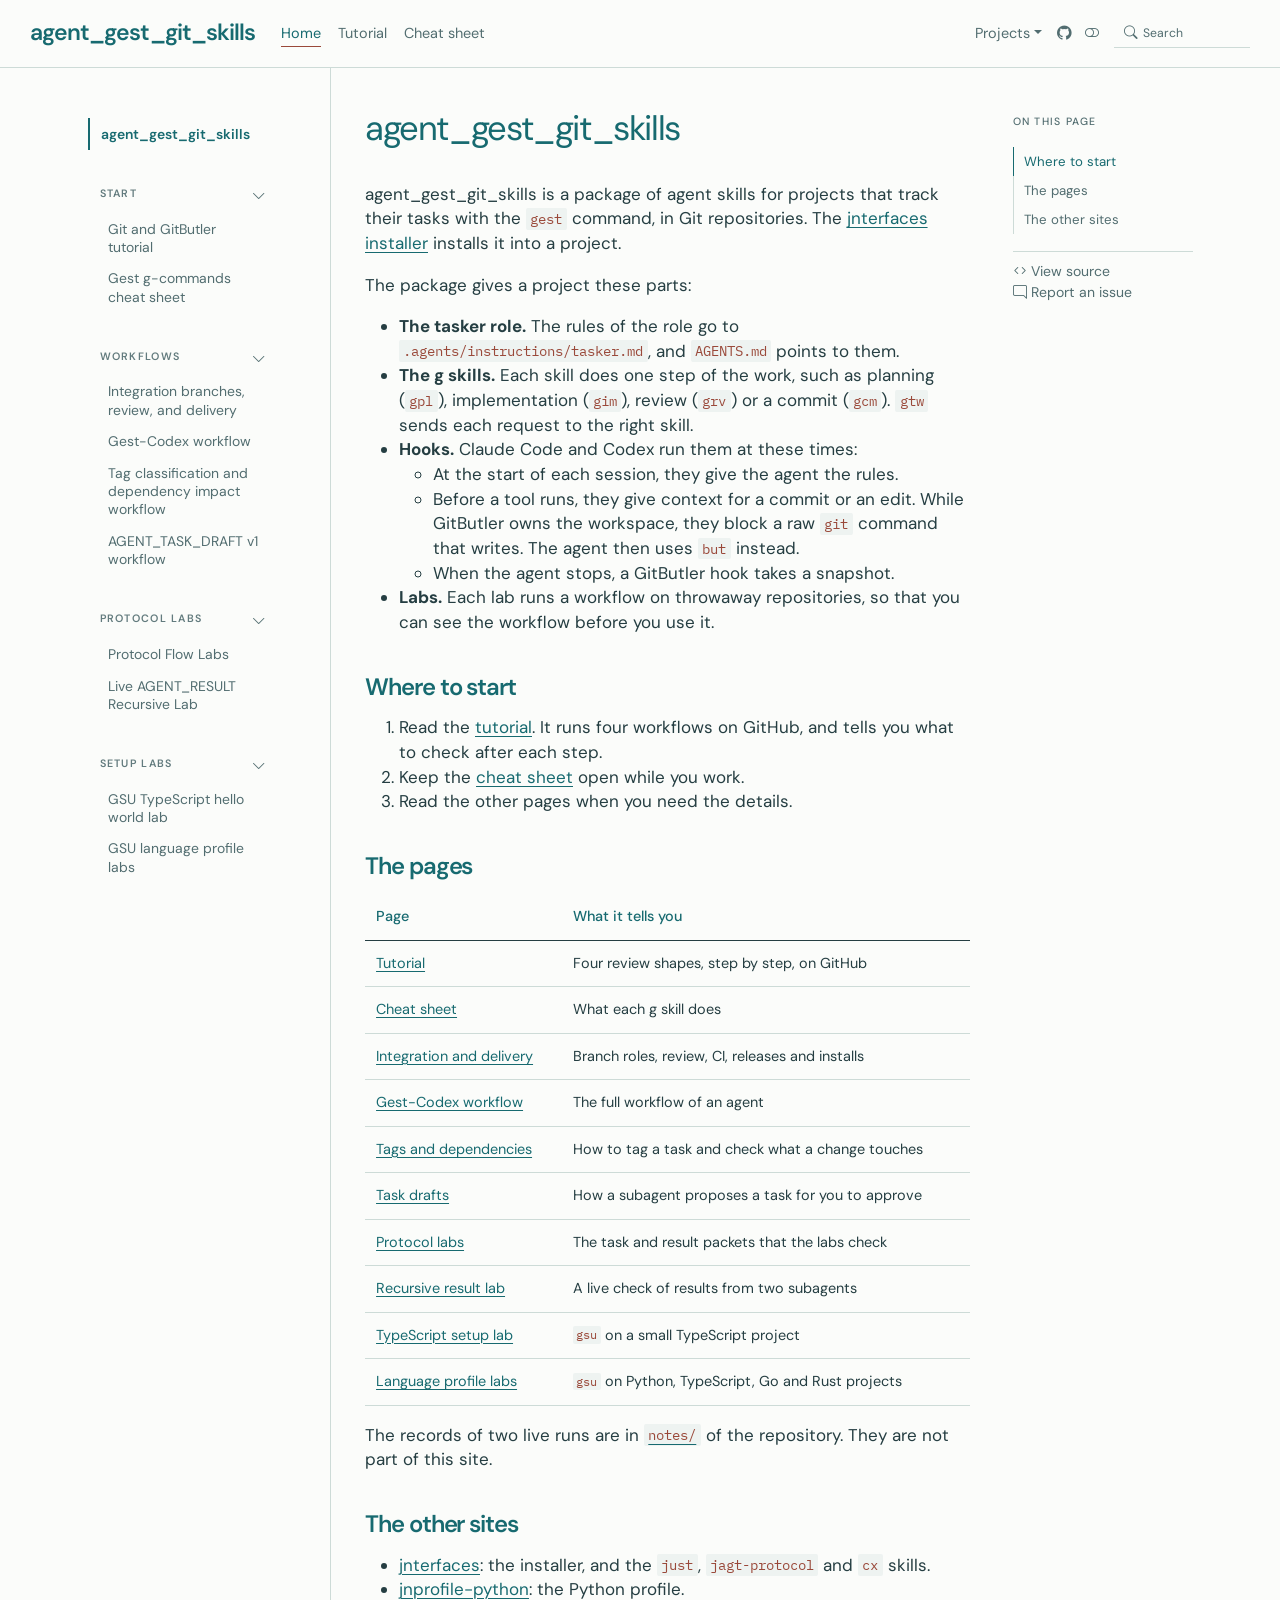
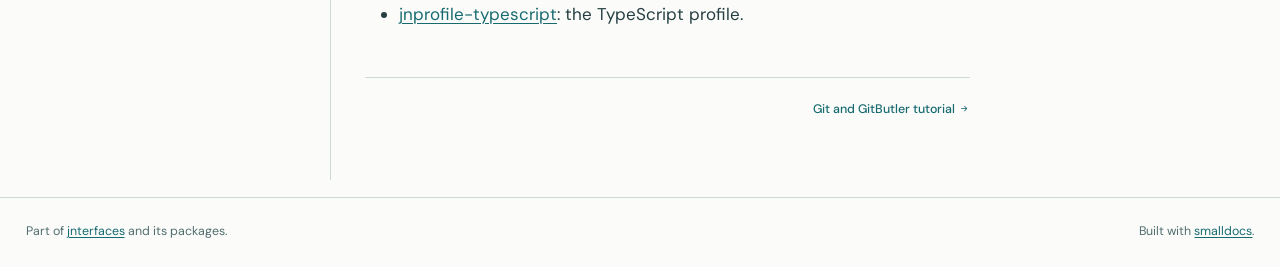
==== commit a1641719: "Built site" ====
--- a/index.html
+++ b/index.html
@@ -1,16 +1,16 @@
-<!doctype html><html lang="en"><head><meta charset="utf-8"><meta name="generator" content="smalldocs-0.5.4"><meta name="viewport" content="width=device-width, initial-scale=1.0, user-scalable=yes"><meta name="description" content="The tasker role, its g skills and its labs, for projects that track their work with Gest in Git"><title>agent_gest_git_skills</title><link rel="icon" href="site_libs/themes/atelier/logo.svg"><link rel="stylesheet" href="site_libs/themes/atelier/atelier.css" data-mode="light" class="quarto-color-scheme" id="quarto-bootstrap-light" media="not all and (prefers-color-scheme: dark)"><link rel="stylesheet" href="site_libs/themes/atelier/atelier-dark.css" data-mode="dark" class="quarto-color-scheme quarto-color-alternate" id="quarto-bootstrap-dark" media="(prefers-color-scheme: dark)"><link rel="stylesheet" href="site_libs/bootstrap-icons/bootstrap-icons.min.css"><link rel="stylesheet" href="site_libs/smalldocs.css"><meta name="smalldocs:offset" content="./"><script src="site_libs/bootstrap/bootstrap.bundle.min.js"></script><script src="site_libs/fuse/fuse.min.js"></script><script src="site_libs/smalldocs.js" defer></script><script>(function(){var d=document.documentElement,s=null;try{s=localStorage.getItem('smalldocs-scheme')}catch(e){}var alt=s?s==='alternate':!!(window.matchMedia&&matchMedia('(prefers-color-scheme: dark)').matches);var ls=document.querySelectorAll('link.quarto-color-scheme');if(alt)d.dataset.scheme='alternate';if(s)ls.forEach(function(l){var on=l.classList.contains('quarto-color-alternate')===alt;if(on)l.setAttribute('blocking','render');l.media=on?'all':'not all'});var on=ls[alt?1:0];if(on&&on.dataset.mode==='dark')d.classList.add('quarto-dark')})();</script></head><body class="nav-sidebar floating nav-fixed"><header id="quarto-header" class="headroom sticky-top"><nav class="navbar navbar-expand-lg sd-navbar-default"><div class="navbar-container container-fluid"><div class="navbar-brand-container mx-auto"><a class="navbar-brand" href="index.html"><span class="navbar-title">agent_gest_git_skills</span></a></div><button class="navbar-toggler" type="button" data-bs-toggle="collapse" data-bs-target="#navbarCollapse" aria-controls="navbarCollapse" aria-expanded="false" aria-label="Toggle navigation"><span class="navbar-toggler-icon"></span></button><div class="collapse navbar-collapse" id="navbarCollapse"><ul class="navbar-nav navbar-nav-scroll me-auto"><li class="nav-item"><a class="nav-link active" href="index.html" aria-current="page"><span class="menu-text">Home</span></a></li><li class="nav-item"><a class="nav-link" href="TUTORIAL.html"><span class="menu-text">Tutorial</span></a></li><li class="nav-item"><a class="nav-link" href="g_commands_cheatsheet.html"><span class="menu-text">Cheat sheet</span></a></li></ul><ul class="navbar-nav navbar-nav-scroll ms-auto"><li class="nav-item dropdown"><a class="nav-link dropdown-toggle" href="#" id="nav-menu-1" role="link" data-bs-toggle="dropdown" aria-expanded="false"><span class="menu-text">Projects</span></a><ul class="dropdown-menu" aria-labelledby="nav-menu-1"><li class=""><a class="dropdown-item" href="https://rahuldave.github.io/jnterfaces/"><span class="menu-text">jnterfaces</span></a></li><li class=""><a class="dropdown-item" href="https://rahuldave.github.io/jnprofile-python/"><span class="menu-text">jnprofile-python</span></a></li><li class=""><a class="dropdown-item" href="https://rahuldave.github.io/jnprofile-typescript/"><span class="menu-text">jnprofile-typescript</span></a></li><li class=""><a class="dropdown-item" href="https://rahuldave.github.io/agent_gest_git_skills/"><span class="menu-text">agent_gest_git_skills</span></a></li></ul></li><li class="nav-item compact"><a class="nav-link" href="https://github.com/rahuldave/agent_gest_git_skills" aria-label="github"><i class="bi bi-github" role="img"></i></a></li><li class="nav-item compact"><a class="quarto-color-scheme-toggle nav-link" href="" title="Toggle dark mode" onclick="window.smalldocsToggleScheme(); return false;"><i class="bi"></i></a></li></ul><div class="quarto-navbar-tools"><div class="smalldocs-search" id="quarto-search"><i class="bi bi-search" aria-hidden="true"></i><input type="search" class="form-control form-control-sm" placeholder="Search" aria-label="Search" autocomplete="off"><div class="smalldocs-search-results dropdown-menu"></div></div></div></div></div></nav><nav class="quarto-secondary-nav"><div class="container-fluid d-flex"><button type="button" class="quarto-btn-toggle btn" aria-controls="quarto-sidebar" aria-label="Toggle sidebar navigation"><i class="bi bi-layout-text-sidebar-reverse"></i></button><nav class="quarto-page-breadcrumbs" aria-label="breadcrumb"><ol class="breadcrumb"><li class="breadcrumb-item"><a href="index.html">agent_gest_git_skills</a></li></ol></nav></div></nav></header><div id="quarto-content" class="quarto-container page-columns page-rows-contents page-layout-article has-sidebar has-margin"><nav id="quarto-sidebar" class="sidebar collapse collapse-horizontal quarto-sidebar-collapse-item sidebar-navigation floating overflow-auto"><div class="sidebar-menu-container"><ul class="list-unstyled mt-1"><li class="sidebar-item"><div class="sidebar-item-container"><a href="index.html" class="sidebar-item-text sidebar-link active" aria-current="page"><span class="menu-text">agent_gest_git_skills</span></a></div></li><li class="sidebar-item sidebar-item-section"><div class="sidebar-item-container"><a class="sidebar-item-text sidebar-link text-start" data-bs-toggle="collapse" data-bs-target="#quarto-sidebar-section-2" role="navigation" aria-expanded="true"><span class="menu-text">Start</span></a><a class="sidebar-item-toggle text-start" data-bs-toggle="collapse" data-bs-target="#quarto-sidebar-section-2" role="navigation" aria-expanded="true" aria-label="Toggle section"><i class="bi bi-chevron-right ms-2"></i></a></div><ul id="quarto-sidebar-section-2" class="collapse list-unstyled sidebar-section depth1 show"><li class="sidebar-item"><div class="sidebar-item-container"><a href="TUTORIAL.html" class="sidebar-item-text sidebar-link"><span class="menu-text">Git And GitButler Tutorial</span></a></div></li><li class="sidebar-item"><div class="sidebar-item-container"><a href="g_commands_cheatsheet.html" class="sidebar-item-text sidebar-link"><span class="menu-text">Gest g-Commands Cheat Sheet</span></a></div></li></ul></li><li class="sidebar-item sidebar-item-section"><div class="sidebar-item-container"><a class="sidebar-item-text sidebar-link text-start" data-bs-toggle="collapse" data-bs-target="#quarto-sidebar-section-3" role="navigation" aria-expanded="true"><span class="menu-text">Workflows</span></a><a class="sidebar-item-toggle text-start" data-bs-toggle="collapse" data-bs-target="#quarto-sidebar-section-3" role="navigation" aria-expanded="true" aria-label="Toggle section"><i class="bi bi-chevron-right ms-2"></i></a></div><ul id="quarto-sidebar-section-3" class="collapse list-unstyled sidebar-section depth1 show"><li class="sidebar-item"><div class="sidebar-item-container"><a href="integration_delivery_workflow.html" class="sidebar-item-text sidebar-link"><span class="menu-text">Integration branches, review, and delivery</span></a></div></li><li class="sidebar-item"><div class="sidebar-item-container"><a href="gest_codex_workflow.html" class="sidebar-item-text sidebar-link"><span class="menu-text">Gest-Codex Workflow</span></a></div></li><li class="sidebar-item"><div class="sidebar-item-container"><a href="tag_dependency_workflow.html" class="sidebar-item-text sidebar-link"><span class="menu-text">Tag Classification And Dependency Impact Workflow</span></a></div></li><li class="sidebar-item"><div class="sidebar-item-container"><a href="agent_task_draft_workflow.html" class="sidebar-item-text sidebar-link"><span class="menu-text">AGENT_TASK_DRAFT v1 Workflow</span></a></div></li></ul></li><li class="sidebar-item sidebar-item-section"><div class="sidebar-item-container"><a class="sidebar-item-text sidebar-link text-start" data-bs-toggle="collapse" data-bs-target="#quarto-sidebar-section-4" role="navigation" aria-expanded="true"><span class="menu-text">Protocol labs</span></a><a class="sidebar-item-toggle text-start" data-bs-toggle="collapse" data-bs-target="#quarto-sidebar-section-4" role="navigation" aria-expanded="true" aria-label="Toggle section"><i class="bi bi-chevron-right ms-2"></i></a></div><ul id="quarto-sidebar-section-4" class="collapse list-unstyled sidebar-section depth1 show"><li class="sidebar-item"><div class="sidebar-item-container"><a href="protocol_flows.html" class="sidebar-item-text sidebar-link"><span class="menu-text">Protocol Flow Labs</span></a></div></li><li class="sidebar-item"><div class="sidebar-item-container"><a href="live_agent_result_recursive_lab.html" class="sidebar-item-text sidebar-link"><span class="menu-text">Live AGENT_RESULT Recursive Lab</span></a></div></li></ul></li><li class="sidebar-item sidebar-item-section"><div class="sidebar-item-container"><a class="sidebar-item-text sidebar-link text-start" data-bs-toggle="collapse" data-bs-target="#quarto-sidebar-section-5" role="navigation" aria-expanded="true"><span class="menu-text">Setup labs</span></a><a class="sidebar-item-toggle text-start" data-bs-toggle="collapse" data-bs-target="#quarto-sidebar-section-5" role="navigation" aria-expanded="true" aria-label="Toggle section"><i class="bi bi-chevron-right ms-2"></i></a></div><ul id="quarto-sidebar-section-5" class="collapse list-unstyled sidebar-section depth1 show"><li class="sidebar-item"><div class="sidebar-item-container"><a href="gsu_typescript_hello_world.html" class="sidebar-item-text sidebar-link"><span class="menu-text">GSU TypeScript Hello World Lab</span></a></div></li><li class="sidebar-item"><div class="sidebar-item-container"><a href="gsu_language_profile_labs.html" class="sidebar-item-text sidebar-link"><span class="menu-text">GSU Language Profile Labs</span></a></div></li></ul></li><li class="sidebar-item sidebar-item-section"><div class="sidebar-item-container"><a class="sidebar-item-text sidebar-link text-start" data-bs-toggle="collapse" data-bs-target="#quarto-sidebar-section-6" role="navigation" aria-expanded="true"><span class="menu-text">Moved</span></a><a class="sidebar-item-toggle text-start" data-bs-toggle="collapse" data-bs-target="#quarto-sidebar-section-6" role="navigation" aria-expanded="true" aria-label="Toggle section"><i class="bi bi-chevron-right ms-2"></i></a></div><ul id="quarto-sidebar-section-6" class="collapse list-unstyled sidebar-section depth1 show"><li class="sidebar-item"><div class="sidebar-item-container"><a href="just_command_contract.html" class="sidebar-item-text sidebar-link"><span class="menu-text">Just command contract</span></a></div></li><li class="sidebar-item"><div class="sidebar-item-container"><a href="cx_incremental_pipelines.html" class="sidebar-item-text sidebar-link"><span class="menu-text">cx incremental builds and pipelines</span></a></div></li></ul></li></ul></div></nav><div id="quarto-sidebar-glass" class="quarto-sidebar-collapse-item"></div><div id="quarto-margin-sidebar" class="sidebar margin-sidebar"><nav id="TOC" role="doc-toc" class="toc-active"><h2 id="toc-title">On this page</h2><ul><li><a href="#where-to-start" id="toc-where-to-start" class="nav-link" data-scroll-target="#where-to-start">Where to start</a></li><li><a href="#the-pages" id="toc-the-pages" class="nav-link" data-scroll-target="#the-pages">The pages</a></li><li><a href="#the-other-sites" id="toc-the-other-sites" class="nav-link" data-scroll-target="#the-other-sites">The other sites</a></li></ul></nav><div class="toc-actions"><div class="action-links"><a href="https://github.com/rahuldave/agent_gest_git_skills/blob/main/docs/index.md" class="toc-action"><i class="bi bi-code"></i> View source</a></div><div class="action-links"><a href="https://github.com/rahuldave/agent_gest_git_skills/issues/new" class="toc-action"><i class="bi bi-chat-right"></i> Report an issue</a></div></div></div><main class="content" id="quarto-document-content"><header id="title-block-header" class="quarto-title-block default"><div class="quarto-title"><h1 class="title">agent_gest_git_skills</h1></div><div class="quarto-title-meta"></div></header><p>agent_gest_git_skills is a package of agent skills for projects that track their tasks with the <code>gest</code> command, in Git repositories. The <a href="https://rahuldave.github.io/jnterfaces/">jnterfaces installer</a> installs it into a project.</p>
+<!doctype html><html lang="en"><head><meta charset="utf-8"><meta name="generator" content="smalldocs-0.5.5"><meta name="viewport" content="width=device-width, initial-scale=1.0, user-scalable=yes"><meta name="description" content="The tasker role, its g skills and its labs, for projects that track their work with Gest in Git"><title>agent_gest_git_skills</title><link rel="icon" href="favicon.svg"><link rel="stylesheet" href="site_libs/themes/atelier/atelier.css" data-mode="light" class="quarto-color-scheme" id="quarto-bootstrap-light" media="not all and (prefers-color-scheme: dark)"><link rel="stylesheet" href="site_libs/themes/atelier/atelier-dark.css" data-mode="dark" class="quarto-color-scheme quarto-color-alternate" id="quarto-bootstrap-dark" media="(prefers-color-scheme: dark)"><link rel="stylesheet" href="site_libs/bootstrap-icons/bootstrap-icons.min.css"><link rel="stylesheet" href="site_libs/smalldocs.css"><meta name="smalldocs:offset" content="./"><script src="site_libs/bootstrap/bootstrap.bundle.min.js"></script><script src="site_libs/fuse/fuse.min.js"></script><script src="site_libs/smalldocs.js" defer></script><script>(function(){var d=document.documentElement,s=null;try{s=localStorage.getItem('smalldocs-scheme')}catch(e){}var alt=s?s==='alternate':!!(window.matchMedia&&matchMedia('(prefers-color-scheme: dark)').matches);var ls=document.querySelectorAll('link.quarto-color-scheme');if(alt)d.dataset.scheme='alternate';if(s)ls.forEach(function(l){var on=l.classList.contains('quarto-color-alternate')===alt;if(on)l.setAttribute('blocking','render');l.media=on?'all':'not all'});var on=ls[alt?1:0];if(on&&on.dataset.mode==='dark')d.classList.add('quarto-dark')})();</script></head><body class="nav-sidebar floating nav-fixed"><header id="quarto-header" class="headroom sticky-top"><nav class="navbar navbar-expand-lg sd-navbar-default"><div class="navbar-container container-fluid"><div class="navbar-brand-container mx-auto"><a class="navbar-brand" href="index.html"><span class="navbar-title">agent_gest_git_skills</span></a></div><button class="navbar-toggler" type="button" data-bs-toggle="collapse" data-bs-target="#navbarCollapse" aria-controls="navbarCollapse" aria-expanded="false" aria-label="Toggle navigation"><span class="navbar-toggler-icon"></span></button><div class="collapse navbar-collapse" id="navbarCollapse"><ul class="navbar-nav navbar-nav-scroll me-auto"><li class="nav-item"><a class="nav-link active" href="index.html" aria-current="page"><span class="menu-text">Home</span></a></li><li class="nav-item"><a class="nav-link" href="TUTORIAL.html"><span class="menu-text">Tutorial</span></a></li><li class="nav-item"><a class="nav-link" href="g_commands_cheatsheet.html"><span class="menu-text">Cheat sheet</span></a></li></ul><ul class="navbar-nav navbar-nav-scroll ms-auto"><li class="nav-item dropdown"><a class="nav-link dropdown-toggle" href="#" id="nav-menu-1" role="link" data-bs-toggle="dropdown" aria-expanded="false"><span class="menu-text">Projects</span></a><ul class="dropdown-menu" aria-labelledby="nav-menu-1"><li class=""><a class="dropdown-item" href="https://rahuldave.github.io/jnterfaces/"><span class="menu-text">jnterfaces</span></a></li><li class=""><a class="dropdown-item" href="https://rahuldave.github.io/jnprofile-python/"><span class="menu-text">jnprofile-python</span></a></li><li class=""><a class="dropdown-item" href="https://rahuldave.github.io/jnprofile-typescript/"><span class="menu-text">jnprofile-typescript</span></a></li><li class=""><a class="dropdown-item" href="https://rahuldave.github.io/agent_gest_git_skills/"><span class="menu-text">agent_gest_git_skills</span></a></li></ul></li><li class="nav-item compact"><a class="nav-link" href="https://github.com/rahuldave/agent_gest_git_skills" aria-label="github"><i class="bi bi-github" role="img"></i></a></li><li class="nav-item compact"><a class="quarto-color-scheme-toggle nav-link" href="" title="Toggle dark mode" onclick="window.smalldocsToggleScheme(); return false;"><i class="bi"></i></a></li></ul><div class="quarto-navbar-tools"><div class="smalldocs-search" id="quarto-search"><i class="bi bi-search" aria-hidden="true"></i><input type="search" class="form-control form-control-sm" placeholder="Search" aria-label="Search" autocomplete="off"><div class="smalldocs-search-results dropdown-menu"></div></div></div></div></div></nav><nav class="quarto-secondary-nav"><div class="container-fluid d-flex"><button type="button" class="quarto-btn-toggle btn" aria-controls="quarto-sidebar" aria-label="Toggle sidebar navigation"><i class="bi bi-layout-text-sidebar-reverse"></i></button><nav class="quarto-page-breadcrumbs" aria-label="breadcrumb"><ol class="breadcrumb"><li class="breadcrumb-item"><a href="index.html">agent_gest_git_skills</a></li></ol></nav></div></nav></header><div id="quarto-content" class="quarto-container page-columns page-rows-contents page-layout-article has-sidebar has-margin"><nav id="quarto-sidebar" class="sidebar collapse collapse-horizontal quarto-sidebar-collapse-item sidebar-navigation floating overflow-auto"><div class="sidebar-menu-container"><ul class="list-unstyled mt-1"><li class="sidebar-item"><div class="sidebar-item-container"><a href="index.html" class="sidebar-item-text sidebar-link active" aria-current="page"><span class="menu-text">agent_gest_git_skills</span></a></div></li><li class="sidebar-item sidebar-item-section"><div class="sidebar-item-container"><a class="sidebar-item-text sidebar-link text-start" data-bs-toggle="collapse" data-bs-target="#quarto-sidebar-section-2" role="navigation" aria-expanded="true"><span class="menu-text">Start</span></a><a class="sidebar-item-toggle text-start" data-bs-toggle="collapse" data-bs-target="#quarto-sidebar-section-2" role="navigation" aria-expanded="true" aria-label="Toggle section"><i class="bi bi-chevron-right ms-2"></i></a></div><ul id="quarto-sidebar-section-2" class="collapse list-unstyled sidebar-section depth1 show"><li class="sidebar-item"><div class="sidebar-item-container"><a href="TUTORIAL.html" class="sidebar-item-text sidebar-link"><span class="menu-text">Git and GitButler tutorial</span></a></div></li><li class="sidebar-item"><div class="sidebar-item-container"><a href="g_commands_cheatsheet.html" class="sidebar-item-text sidebar-link"><span class="menu-text">Gest g-commands cheat sheet</span></a></div></li></ul></li><li class="sidebar-item sidebar-item-section"><div class="sidebar-item-container"><a class="sidebar-item-text sidebar-link text-start" data-bs-toggle="collapse" data-bs-target="#quarto-sidebar-section-3" role="navigation" aria-expanded="true"><span class="menu-text">Workflows</span></a><a class="sidebar-item-toggle text-start" data-bs-toggle="collapse" data-bs-target="#quarto-sidebar-section-3" role="navigation" aria-expanded="true" aria-label="Toggle section"><i class="bi bi-chevron-right ms-2"></i></a></div><ul id="quarto-sidebar-section-3" class="collapse list-unstyled sidebar-section depth1 show"><li class="sidebar-item"><div class="sidebar-item-container"><a href="integration_delivery_workflow.html" class="sidebar-item-text sidebar-link"><span class="menu-text">Integration branches, review, and delivery</span></a></div></li><li class="sidebar-item"><div class="sidebar-item-container"><a href="gest_codex_workflow.html" class="sidebar-item-text sidebar-link"><span class="menu-text">Gest-Codex workflow</span></a></div></li><li class="sidebar-item"><div class="sidebar-item-container"><a href="tag_dependency_workflow.html" class="sidebar-item-text sidebar-link"><span class="menu-text">Tag classification and dependency impact workflow</span></a></div></li><li class="sidebar-item"><div class="sidebar-item-container"><a href="agent_task_draft_workflow.html" class="sidebar-item-text sidebar-link"><span class="menu-text">AGENT_TASK_DRAFT v1 workflow</span></a></div></li></ul></li><li class="sidebar-item sidebar-item-section"><div class="sidebar-item-container"><a class="sidebar-item-text sidebar-link text-start" data-bs-toggle="collapse" data-bs-target="#quarto-sidebar-section-4" role="navigation" aria-expanded="true"><span class="menu-text">Protocol labs</span></a><a class="sidebar-item-toggle text-start" data-bs-toggle="collapse" data-bs-target="#quarto-sidebar-section-4" role="navigation" aria-expanded="true" aria-label="Toggle section"><i class="bi bi-chevron-right ms-2"></i></a></div><ul id="quarto-sidebar-section-4" class="collapse list-unstyled sidebar-section depth1 show"><li class="sidebar-item"><div class="sidebar-item-container"><a href="protocol_flows.html" class="sidebar-item-text sidebar-link"><span class="menu-text">Protocol Flow Labs</span></a></div></li><li class="sidebar-item"><div class="sidebar-item-container"><a href="live_agent_result_recursive_lab.html" class="sidebar-item-text sidebar-link"><span class="menu-text">Live AGENT_RESULT Recursive Lab</span></a></div></li></ul></li><li class="sidebar-item sidebar-item-section"><div class="sidebar-item-container"><a class="sidebar-item-text sidebar-link text-start" data-bs-toggle="collapse" data-bs-target="#quarto-sidebar-section-5" role="navigation" aria-expanded="true"><span class="menu-text">Setup labs</span></a><a class="sidebar-item-toggle text-start" data-bs-toggle="collapse" data-bs-target="#quarto-sidebar-section-5" role="navigation" aria-expanded="true" aria-label="Toggle section"><i class="bi bi-chevron-right ms-2"></i></a></div><ul id="quarto-sidebar-section-5" class="collapse list-unstyled sidebar-section depth1 show"><li class="sidebar-item"><div class="sidebar-item-container"><a href="gsu_typescript_hello_world.html" class="sidebar-item-text sidebar-link"><span class="menu-text">GSU TypeScript hello world lab</span></a></div></li><li class="sidebar-item"><div class="sidebar-item-container"><a href="gsu_language_profile_labs.html" class="sidebar-item-text sidebar-link"><span class="menu-text">GSU language profile labs</span></a></div></li></ul></li><li class="sidebar-item sidebar-item-section"><div class="sidebar-item-container"><a class="sidebar-item-text sidebar-link text-start" data-bs-toggle="collapse" data-bs-target="#quarto-sidebar-section-6" role="navigation" aria-expanded="true"><span class="menu-text">Moved</span></a><a class="sidebar-item-toggle text-start" data-bs-toggle="collapse" data-bs-target="#quarto-sidebar-section-6" role="navigation" aria-expanded="true" aria-label="Toggle section"><i class="bi bi-chevron-right ms-2"></i></a></div><ul id="quarto-sidebar-section-6" class="collapse list-unstyled sidebar-section depth1 show"><li class="sidebar-item"><div class="sidebar-item-container"><a href="just_command_contract.html" class="sidebar-item-text sidebar-link"><span class="menu-text">Just command contract</span></a></div></li><li class="sidebar-item"><div class="sidebar-item-container"><a href="cx_incremental_pipelines.html" class="sidebar-item-text sidebar-link"><span class="menu-text">cx incremental builds and pipelines</span></a></div></li></ul></li></ul></div></nav><div id="quarto-sidebar-glass" class="quarto-sidebar-collapse-item"></div><div id="quarto-margin-sidebar" class="sidebar margin-sidebar"><nav id="TOC" role="doc-toc" class="toc-active"><h2 id="toc-title">On this page</h2><ul><li><a href="#where-to-start" id="toc-where-to-start" class="nav-link" data-scroll-target="#where-to-start">Where to start</a></li><li><a href="#the-pages" id="toc-the-pages" class="nav-link" data-scroll-target="#the-pages">The pages</a></li><li><a href="#the-other-sites" id="toc-the-other-sites" class="nav-link" data-scroll-target="#the-other-sites">The other sites</a></li></ul></nav><div class="toc-actions"><div class="action-links"><a href="https://github.com/rahuldave/agent_gest_git_skills/blob/main/docs/index.md" class="toc-action"><i class="bi bi-code"></i> View source</a></div><div class="action-links"><a href="https://github.com/rahuldave/agent_gest_git_skills/issues/new" class="toc-action"><i class="bi bi-chat-right"></i> Report an issue</a></div></div></div><main class="content" id="quarto-document-content"><header id="title-block-header" class="quarto-title-block default"><div class="quarto-title"><h1 class="title">agent_gest_git_skills</h1></div><div class="quarto-title-meta"></div></header><p>agent_gest_git_skills is a package of agent skills for projects that track their tasks with the <code>gest</code> command, in Git repositories. The <a href="https://rahuldave.github.io/jnterfaces/">jnterfaces installer</a> installs it into a project.</p>
 <p>The package gives a project these parts:</p>
 <ul>
 <li><strong>The tasker role.</strong> The rules of the role go to <code>.agents/instructions/tasker.md</code>, and <code>AGENTS.md</code> points to them.</li>
 <li><strong>The g skills.</strong> Each skill does one step of the work, such as planning (<code>gpl</code>), implementation (<code>gim</code>), review (<code>grv</code>) or a commit (<code>gcm</code>). <code>gtw</code> sends each request to the right skill.</li>
-<li><strong>Hooks.</strong> The hooks of Claude Code and Codex run at these times:
+<li><strong>Hooks.</strong> Claude Code and Codex run them at these times:
 <ul>
 <li>At the start of each session, they give the agent the rules.</li>
-<li>Before a tool runs, they give context for a commit or an edit. While GitButler owns the workspace, they block a raw <code>git</code> command that writes, and the agent uses <code>but</code> instead.</li>
+<li>Before a tool runs, they give context for a commit or an edit. While GitButler owns the workspace, they block a raw <code>git</code> command that writes. The agent then uses <code>but</code> instead.</li>
 <li>When the agent stops, a GitButler hook takes a snapshot.</li>
 </ul>
 </li>
-<li><strong>Labs.</strong> The labs run each workflow on throwaway repositories, so that you can see the workflow before you use it.</li>
+<li><strong>Labs.</strong> Each lab runs a workflow on throwaway repositories, so that you can see the workflow before you use it.</li>
 </ul>
 <section id="where-to-start" class="level2">
 <h2 class="anchored" data-anchor-id="where-to-start">Where to start</h2>
@@ -84,4 +84,4 @@
 <li><a href="https://rahuldave.github.io/jnprofile-typescript/">jnprofile-typescript</a>: the TypeScript profile.</li>
 </ul>
 </section>
-<nav class="page-navigation"><div class="nav-page nav-page-previous"></div><div class="nav-page nav-page-next"><a href="TUTORIAL.html" class="pagination-link"><span class="nav-page-text">Git And GitButler Tutorial</span> <i class="bi bi-arrow-right-short"></i></a></div></nav></main></div><footer class="footer"><div class="nav-footer"><div class="nav-footer-left">Part of <a href="https://rahuldave.github.io/jnterfaces/">jnterfaces</a> and its packages.</div><div class="nav-footer-center"></div><div class="nav-footer-right">Built with <a href="https://docs.smallish.dev/">smalldocs</a>.</div></div></footer></body></html>+<nav class="page-navigation"><div class="nav-page nav-page-previous"></div><div class="nav-page nav-page-next"><a href="TUTORIAL.html" class="pagination-link"><span class="nav-page-text">Git and GitButler tutorial</span> <i class="bi bi-arrow-right-short"></i></a></div></nav></main></div><footer class="footer"><div class="nav-footer"><div class="nav-footer-left">Part of <a href="https://rahuldave.github.io/jnterfaces/">jnterfaces</a> and its packages.</div><div class="nav-footer-center"></div><div class="nav-footer-right">Built with <a href="https://docs.smallish.dev/">smalldocs</a>.</div></div></footer></body></html>
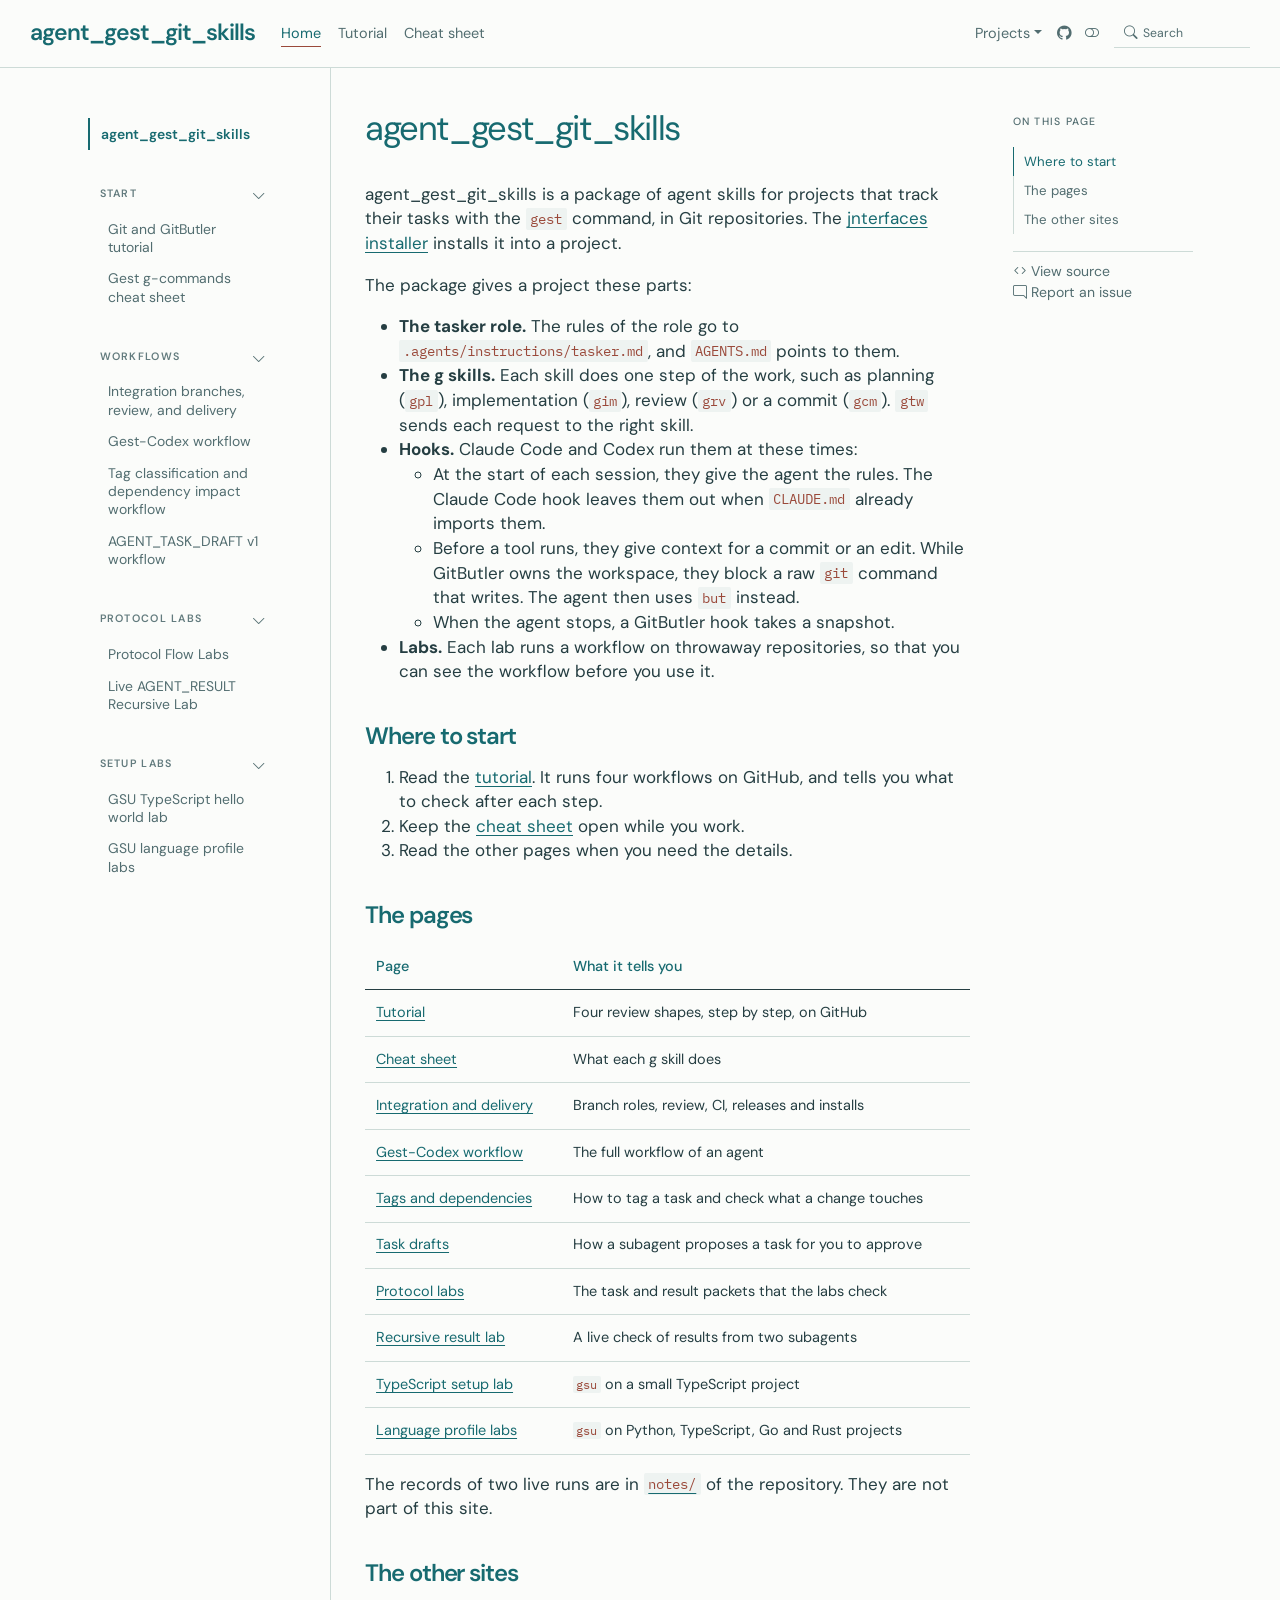
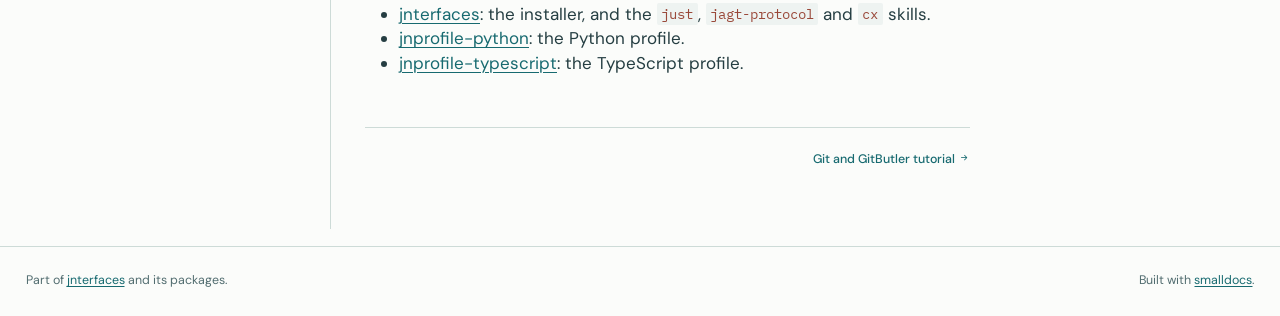
==== commit 0b417f93: "Built site" ====
--- a/index.html
+++ b/index.html
@@ -5,7 +5,7 @@
 <li><strong>The g skills.</strong> Each skill does one step of the work, such as planning (<code>gpl</code>), implementation (<code>gim</code>), review (<code>grv</code>) or a commit (<code>gcm</code>). <code>gtw</code> sends each request to the right skill.</li>
 <li><strong>Hooks.</strong> Claude Code and Codex run them at these times:
 <ul>
-<li>At the start of each session, they give the agent the rules.</li>
+<li>At the start of each session, they give the agent the rules. The Claude Code hook leaves them out when <code>CLAUDE.md</code> already imports them.</li>
 <li>Before a tool runs, they give context for a commit or an edit. While GitButler owns the workspace, they block a raw <code>git</code> command that writes. The agent then uses <code>but</code> instead.</li>
 <li>When the agent stops, a GitButler hook takes a snapshot.</li>
 </ul>
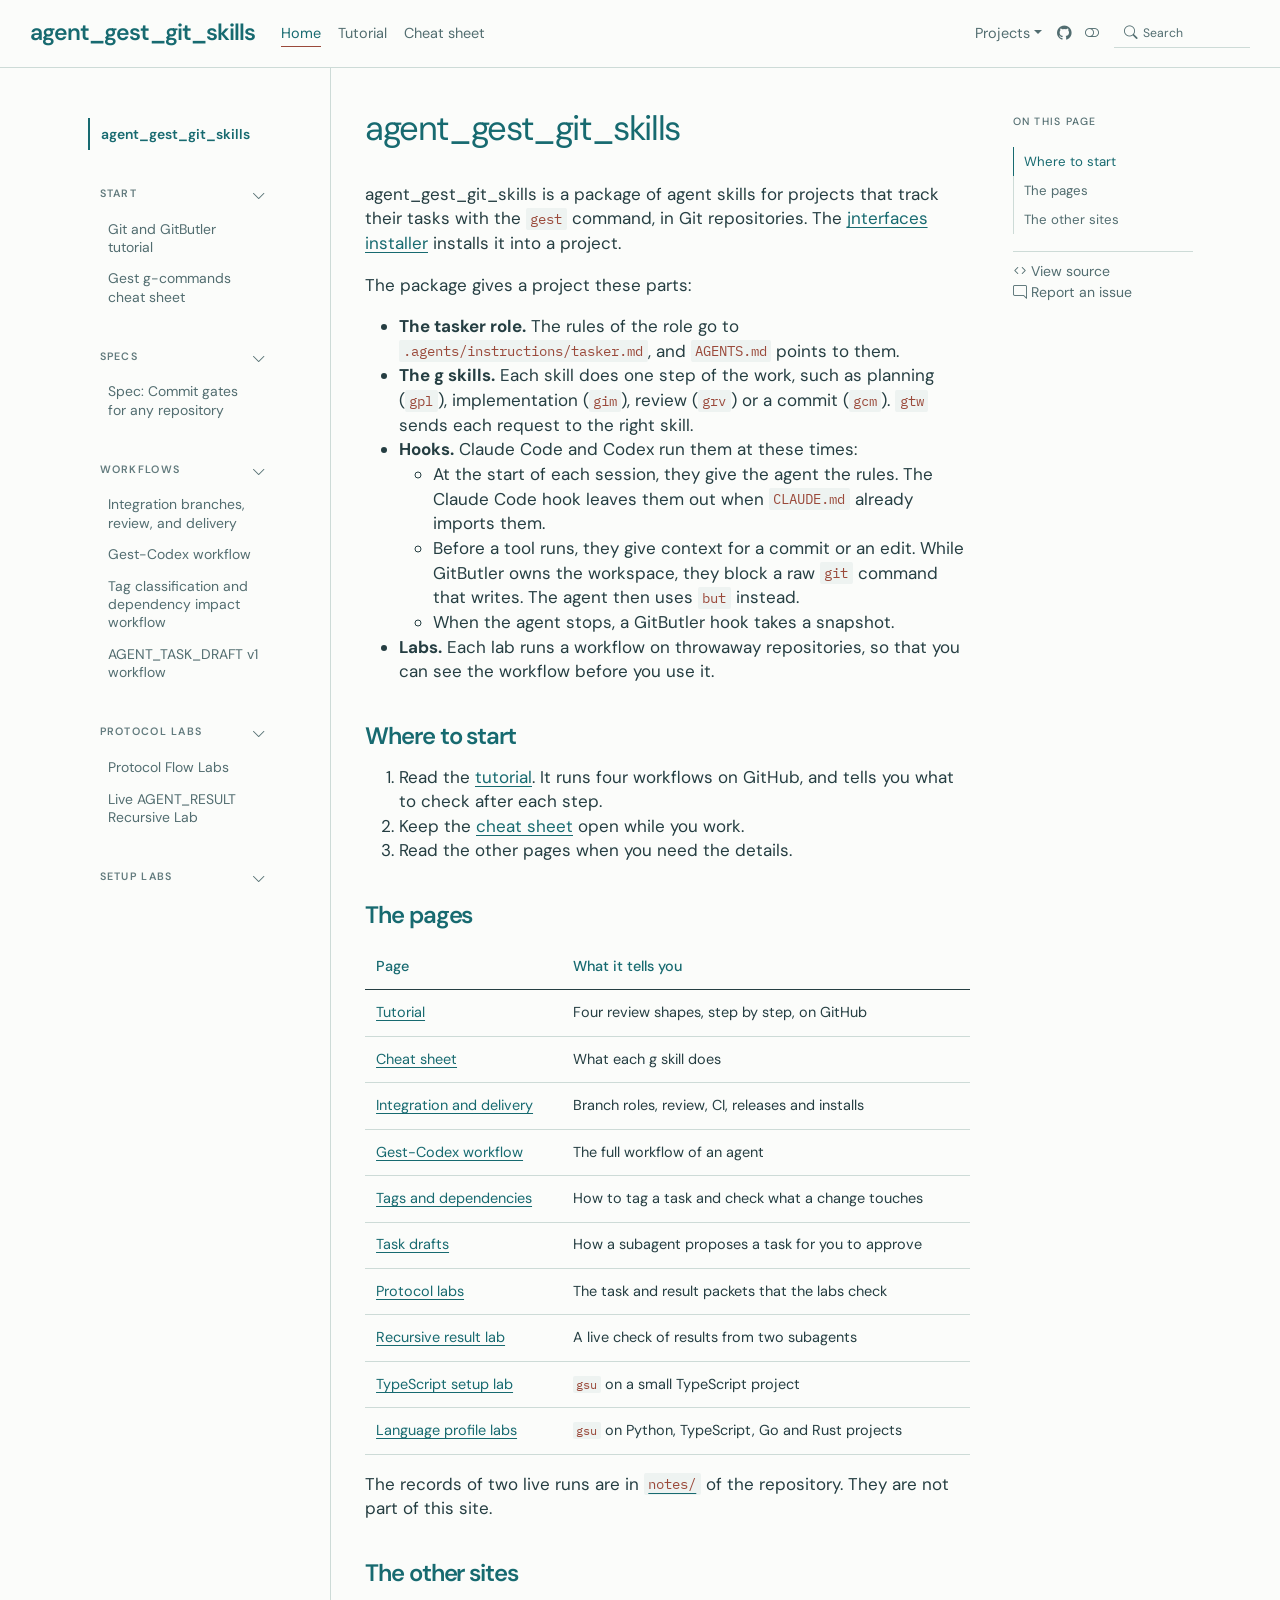
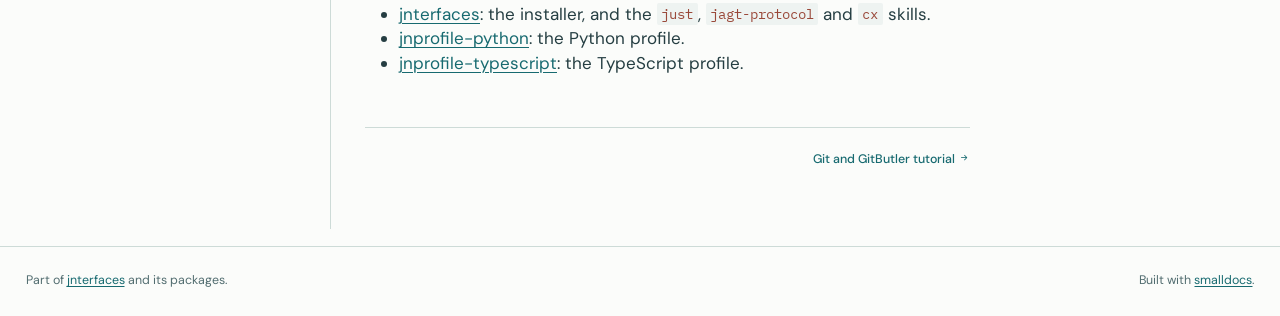
==== commit 15cbee30: "Built site" ====
--- a/index.html
+++ b/index.html
@@ -1,4 +1,4 @@
-<!doctype html><html lang="en"><head><meta charset="utf-8"><meta name="generator" content="smalldocs-0.5.5"><meta name="viewport" content="width=device-width, initial-scale=1.0, user-scalable=yes"><meta name="description" content="The tasker role, its g skills and its labs, for projects that track their work with Gest in Git"><title>agent_gest_git_skills</title><link rel="icon" href="favicon.svg"><link rel="stylesheet" href="site_libs/themes/atelier/atelier.css" data-mode="light" class="quarto-color-scheme" id="quarto-bootstrap-light" media="not all and (prefers-color-scheme: dark)"><link rel="stylesheet" href="site_libs/themes/atelier/atelier-dark.css" data-mode="dark" class="quarto-color-scheme quarto-color-alternate" id="quarto-bootstrap-dark" media="(prefers-color-scheme: dark)"><link rel="stylesheet" href="site_libs/bootstrap-icons/bootstrap-icons.min.css"><link rel="stylesheet" href="site_libs/smalldocs.css"><meta name="smalldocs:offset" content="./"><script src="site_libs/bootstrap/bootstrap.bundle.min.js"></script><script src="site_libs/fuse/fuse.min.js"></script><script src="site_libs/smalldocs.js" defer></script><script>(function(){var d=document.documentElement,s=null;try{s=localStorage.getItem('smalldocs-scheme')}catch(e){}var alt=s?s==='alternate':!!(window.matchMedia&&matchMedia('(prefers-color-scheme: dark)').matches);var ls=document.querySelectorAll('link.quarto-color-scheme');if(alt)d.dataset.scheme='alternate';if(s)ls.forEach(function(l){var on=l.classList.contains('quarto-color-alternate')===alt;if(on)l.setAttribute('blocking','render');l.media=on?'all':'not all'});var on=ls[alt?1:0];if(on&&on.dataset.mode==='dark')d.classList.add('quarto-dark')})();</script></head><body class="nav-sidebar floating nav-fixed"><header id="quarto-header" class="headroom sticky-top"><nav class="navbar navbar-expand-lg sd-navbar-default"><div class="navbar-container container-fluid"><div class="navbar-brand-container mx-auto"><a class="navbar-brand" href="index.html"><span class="navbar-title">agent_gest_git_skills</span></a></div><button class="navbar-toggler" type="button" data-bs-toggle="collapse" data-bs-target="#navbarCollapse" aria-controls="navbarCollapse" aria-expanded="false" aria-label="Toggle navigation"><span class="navbar-toggler-icon"></span></button><div class="collapse navbar-collapse" id="navbarCollapse"><ul class="navbar-nav navbar-nav-scroll me-auto"><li class="nav-item"><a class="nav-link active" href="index.html" aria-current="page"><span class="menu-text">Home</span></a></li><li class="nav-item"><a class="nav-link" href="TUTORIAL.html"><span class="menu-text">Tutorial</span></a></li><li class="nav-item"><a class="nav-link" href="g_commands_cheatsheet.html"><span class="menu-text">Cheat sheet</span></a></li></ul><ul class="navbar-nav navbar-nav-scroll ms-auto"><li class="nav-item dropdown"><a class="nav-link dropdown-toggle" href="#" id="nav-menu-1" role="link" data-bs-toggle="dropdown" aria-expanded="false"><span class="menu-text">Projects</span></a><ul class="dropdown-menu" aria-labelledby="nav-menu-1"><li class=""><a class="dropdown-item" href="https://rahuldave.github.io/jnterfaces/"><span class="menu-text">jnterfaces</span></a></li><li class=""><a class="dropdown-item" href="https://rahuldave.github.io/jnprofile-python/"><span class="menu-text">jnprofile-python</span></a></li><li class=""><a class="dropdown-item" href="https://rahuldave.github.io/jnprofile-typescript/"><span class="menu-text">jnprofile-typescript</span></a></li><li class=""><a class="dropdown-item" href="https://rahuldave.github.io/agent_gest_git_skills/"><span class="menu-text">agent_gest_git_skills</span></a></li></ul></li><li class="nav-item compact"><a class="nav-link" href="https://github.com/rahuldave/agent_gest_git_skills" aria-label="github"><i class="bi bi-github" role="img"></i></a></li><li class="nav-item compact"><a class="quarto-color-scheme-toggle nav-link" href="" title="Toggle dark mode" onclick="window.smalldocsToggleScheme(); return false;"><i class="bi"></i></a></li></ul><div class="quarto-navbar-tools"><div class="smalldocs-search" id="quarto-search"><i class="bi bi-search" aria-hidden="true"></i><input type="search" class="form-control form-control-sm" placeholder="Search" aria-label="Search" autocomplete="off"><div class="smalldocs-search-results dropdown-menu"></div></div></div></div></div></nav><nav class="quarto-secondary-nav"><div class="container-fluid d-flex"><button type="button" class="quarto-btn-toggle btn" aria-controls="quarto-sidebar" aria-label="Toggle sidebar navigation"><i class="bi bi-layout-text-sidebar-reverse"></i></button><nav class="quarto-page-breadcrumbs" aria-label="breadcrumb"><ol class="breadcrumb"><li class="breadcrumb-item"><a href="index.html">agent_gest_git_skills</a></li></ol></nav></div></nav></header><div id="quarto-content" class="quarto-container page-columns page-rows-contents page-layout-article has-sidebar has-margin"><nav id="quarto-sidebar" class="sidebar collapse collapse-horizontal quarto-sidebar-collapse-item sidebar-navigation floating overflow-auto"><div class="sidebar-menu-container"><ul class="list-unstyled mt-1"><li class="sidebar-item"><div class="sidebar-item-container"><a href="index.html" class="sidebar-item-text sidebar-link active" aria-current="page"><span class="menu-text">agent_gest_git_skills</span></a></div></li><li class="sidebar-item sidebar-item-section"><div class="sidebar-item-container"><a class="sidebar-item-text sidebar-link text-start" data-bs-toggle="collapse" data-bs-target="#quarto-sidebar-section-2" role="navigation" aria-expanded="true"><span class="menu-text">Start</span></a><a class="sidebar-item-toggle text-start" data-bs-toggle="collapse" data-bs-target="#quarto-sidebar-section-2" role="navigation" aria-expanded="true" aria-label="Toggle section"><i class="bi bi-chevron-right ms-2"></i></a></div><ul id="quarto-sidebar-section-2" class="collapse list-unstyled sidebar-section depth1 show"><li class="sidebar-item"><div class="sidebar-item-container"><a href="TUTORIAL.html" class="sidebar-item-text sidebar-link"><span class="menu-text">Git and GitButler tutorial</span></a></div></li><li class="sidebar-item"><div class="sidebar-item-container"><a href="g_commands_cheatsheet.html" class="sidebar-item-text sidebar-link"><span class="menu-text">Gest g-commands cheat sheet</span></a></div></li></ul></li><li class="sidebar-item sidebar-item-section"><div class="sidebar-item-container"><a class="sidebar-item-text sidebar-link text-start" data-bs-toggle="collapse" data-bs-target="#quarto-sidebar-section-3" role="navigation" aria-expanded="true"><span class="menu-text">Workflows</span></a><a class="sidebar-item-toggle text-start" data-bs-toggle="collapse" data-bs-target="#quarto-sidebar-section-3" role="navigation" aria-expanded="true" aria-label="Toggle section"><i class="bi bi-chevron-right ms-2"></i></a></div><ul id="quarto-sidebar-section-3" class="collapse list-unstyled sidebar-section depth1 show"><li class="sidebar-item"><div class="sidebar-item-container"><a href="integration_delivery_workflow.html" class="sidebar-item-text sidebar-link"><span class="menu-text">Integration branches, review, and delivery</span></a></div></li><li class="sidebar-item"><div class="sidebar-item-container"><a href="gest_codex_workflow.html" class="sidebar-item-text sidebar-link"><span class="menu-text">Gest-Codex workflow</span></a></div></li><li class="sidebar-item"><div class="sidebar-item-container"><a href="tag_dependency_workflow.html" class="sidebar-item-text sidebar-link"><span class="menu-text">Tag classification and dependency impact workflow</span></a></div></li><li class="sidebar-item"><div class="sidebar-item-container"><a href="agent_task_draft_workflow.html" class="sidebar-item-text sidebar-link"><span class="menu-text">AGENT_TASK_DRAFT v1 workflow</span></a></div></li></ul></li><li class="sidebar-item sidebar-item-section"><div class="sidebar-item-container"><a class="sidebar-item-text sidebar-link text-start" data-bs-toggle="collapse" data-bs-target="#quarto-sidebar-section-4" role="navigation" aria-expanded="true"><span class="menu-text">Protocol labs</span></a><a class="sidebar-item-toggle text-start" data-bs-toggle="collapse" data-bs-target="#quarto-sidebar-section-4" role="navigation" aria-expanded="true" aria-label="Toggle section"><i class="bi bi-chevron-right ms-2"></i></a></div><ul id="quarto-sidebar-section-4" class="collapse list-unstyled sidebar-section depth1 show"><li class="sidebar-item"><div class="sidebar-item-container"><a href="protocol_flows.html" class="sidebar-item-text sidebar-link"><span class="menu-text">Protocol Flow Labs</span></a></div></li><li class="sidebar-item"><div class="sidebar-item-container"><a href="live_agent_result_recursive_lab.html" class="sidebar-item-text sidebar-link"><span class="menu-text">Live AGENT_RESULT Recursive Lab</span></a></div></li></ul></li><li class="sidebar-item sidebar-item-section"><div class="sidebar-item-container"><a class="sidebar-item-text sidebar-link text-start" data-bs-toggle="collapse" data-bs-target="#quarto-sidebar-section-5" role="navigation" aria-expanded="true"><span class="menu-text">Setup labs</span></a><a class="sidebar-item-toggle text-start" data-bs-toggle="collapse" data-bs-target="#quarto-sidebar-section-5" role="navigation" aria-expanded="true" aria-label="Toggle section"><i class="bi bi-chevron-right ms-2"></i></a></div><ul id="quarto-sidebar-section-5" class="collapse list-unstyled sidebar-section depth1 show"><li class="sidebar-item"><div class="sidebar-item-container"><a href="gsu_typescript_hello_world.html" class="sidebar-item-text sidebar-link"><span class="menu-text">GSU TypeScript hello world lab</span></a></div></li><li class="sidebar-item"><div class="sidebar-item-container"><a href="gsu_language_profile_labs.html" class="sidebar-item-text sidebar-link"><span class="menu-text">GSU language profile labs</span></a></div></li></ul></li><li class="sidebar-item sidebar-item-section"><div class="sidebar-item-container"><a class="sidebar-item-text sidebar-link text-start" data-bs-toggle="collapse" data-bs-target="#quarto-sidebar-section-6" role="navigation" aria-expanded="true"><span class="menu-text">Moved</span></a><a class="sidebar-item-toggle text-start" data-bs-toggle="collapse" data-bs-target="#quarto-sidebar-section-6" role="navigation" aria-expanded="true" aria-label="Toggle section"><i class="bi bi-chevron-right ms-2"></i></a></div><ul id="quarto-sidebar-section-6" class="collapse list-unstyled sidebar-section depth1 show"><li class="sidebar-item"><div class="sidebar-item-container"><a href="just_command_contract.html" class="sidebar-item-text sidebar-link"><span class="menu-text">Just command contract</span></a></div></li><li class="sidebar-item"><div class="sidebar-item-container"><a href="cx_incremental_pipelines.html" class="sidebar-item-text sidebar-link"><span class="menu-text">cx incremental builds and pipelines</span></a></div></li></ul></li></ul></div></nav><div id="quarto-sidebar-glass" class="quarto-sidebar-collapse-item"></div><div id="quarto-margin-sidebar" class="sidebar margin-sidebar"><nav id="TOC" role="doc-toc" class="toc-active"><h2 id="toc-title">On this page</h2><ul><li><a href="#where-to-start" id="toc-where-to-start" class="nav-link" data-scroll-target="#where-to-start">Where to start</a></li><li><a href="#the-pages" id="toc-the-pages" class="nav-link" data-scroll-target="#the-pages">The pages</a></li><li><a href="#the-other-sites" id="toc-the-other-sites" class="nav-link" data-scroll-target="#the-other-sites">The other sites</a></li></ul></nav><div class="toc-actions"><div class="action-links"><a href="https://github.com/rahuldave/agent_gest_git_skills/blob/main/docs/index.md" class="toc-action"><i class="bi bi-code"></i> View source</a></div><div class="action-links"><a href="https://github.com/rahuldave/agent_gest_git_skills/issues/new" class="toc-action"><i class="bi bi-chat-right"></i> Report an issue</a></div></div></div><main class="content" id="quarto-document-content"><header id="title-block-header" class="quarto-title-block default"><div class="quarto-title"><h1 class="title">agent_gest_git_skills</h1></div><div class="quarto-title-meta"></div></header><p>agent_gest_git_skills is a package of agent skills for projects that track their tasks with the <code>gest</code> command, in Git repositories. The <a href="https://rahuldave.github.io/jnterfaces/">jnterfaces installer</a> installs it into a project.</p>
+<!doctype html><html lang="en"><head><meta charset="utf-8"><meta name="generator" content="smalldocs-0.5.5"><meta name="viewport" content="width=device-width, initial-scale=1.0, user-scalable=yes"><meta name="description" content="The tasker role, its g skills and its labs, for projects that track their work with Gest in Git"><title>agent_gest_git_skills</title><link rel="icon" href="favicon.svg"><link rel="stylesheet" href="site_libs/themes/atelier/atelier.css" data-mode="light" class="quarto-color-scheme" id="quarto-bootstrap-light" media="not all and (prefers-color-scheme: dark)"><link rel="stylesheet" href="site_libs/themes/atelier/atelier-dark.css" data-mode="dark" class="quarto-color-scheme quarto-color-alternate" id="quarto-bootstrap-dark" media="(prefers-color-scheme: dark)"><link rel="stylesheet" href="site_libs/bootstrap-icons/bootstrap-icons.min.css"><link rel="stylesheet" href="site_libs/smalldocs.css"><meta name="smalldocs:offset" content="./"><script src="site_libs/bootstrap/bootstrap.bundle.min.js"></script><script src="site_libs/fuse/fuse.min.js"></script><script src="site_libs/smalldocs.js" defer></script><script>(function(){var d=document.documentElement,s=null;try{s=localStorage.getItem('smalldocs-scheme')}catch(e){}var alt=s?s==='alternate':!!(window.matchMedia&&matchMedia('(prefers-color-scheme: dark)').matches);var ls=document.querySelectorAll('link.quarto-color-scheme');if(alt)d.dataset.scheme='alternate';if(s)ls.forEach(function(l){var on=l.classList.contains('quarto-color-alternate')===alt;if(on)l.setAttribute('blocking','render');l.media=on?'all':'not all'});var on=ls[alt?1:0];if(on&&on.dataset.mode==='dark')d.classList.add('quarto-dark')})();</script></head><body class="nav-sidebar floating nav-fixed"><header id="quarto-header" class="headroom sticky-top"><nav class="navbar navbar-expand-lg sd-navbar-default"><div class="navbar-container container-fluid"><div class="navbar-brand-container mx-auto"><a class="navbar-brand" href="index.html"><span class="navbar-title">agent_gest_git_skills</span></a></div><button class="navbar-toggler" type="button" data-bs-toggle="collapse" data-bs-target="#navbarCollapse" aria-controls="navbarCollapse" aria-expanded="false" aria-label="Toggle navigation"><span class="navbar-toggler-icon"></span></button><div class="collapse navbar-collapse" id="navbarCollapse"><ul class="navbar-nav navbar-nav-scroll me-auto"><li class="nav-item"><a class="nav-link active" href="index.html" aria-current="page"><span class="menu-text">Home</span></a></li><li class="nav-item"><a class="nav-link" href="TUTORIAL.html"><span class="menu-text">Tutorial</span></a></li><li class="nav-item"><a class="nav-link" href="g_commands_cheatsheet.html"><span class="menu-text">Cheat sheet</span></a></li></ul><ul class="navbar-nav navbar-nav-scroll ms-auto"><li class="nav-item dropdown"><a class="nav-link dropdown-toggle" href="#" id="nav-menu-1" role="link" data-bs-toggle="dropdown" aria-expanded="false"><span class="menu-text">Projects</span></a><ul class="dropdown-menu" aria-labelledby="nav-menu-1"><li class=""><a class="dropdown-item" href="https://rahuldave.github.io/jnterfaces/"><span class="menu-text">jnterfaces</span></a></li><li class=""><a class="dropdown-item" href="https://rahuldave.github.io/jnprofile-python/"><span class="menu-text">jnprofile-python</span></a></li><li class=""><a class="dropdown-item" href="https://rahuldave.github.io/jnprofile-typescript/"><span class="menu-text">jnprofile-typescript</span></a></li><li class=""><a class="dropdown-item" href="https://rahuldave.github.io/agent_gest_git_skills/"><span class="menu-text">agent_gest_git_skills</span></a></li></ul></li><li class="nav-item compact"><a class="nav-link" href="https://github.com/rahuldave/agent_gest_git_skills" aria-label="github"><i class="bi bi-github" role="img"></i></a></li><li class="nav-item compact"><a class="quarto-color-scheme-toggle nav-link" href="" title="Toggle dark mode" onclick="window.smalldocsToggleScheme(); return false;"><i class="bi"></i></a></li></ul><div class="quarto-navbar-tools"><div class="smalldocs-search" id="quarto-search"><i class="bi bi-search" aria-hidden="true"></i><input type="search" class="form-control form-control-sm" placeholder="Search" aria-label="Search" autocomplete="off"><div class="smalldocs-search-results dropdown-menu"></div></div></div></div></div></nav><nav class="quarto-secondary-nav"><div class="container-fluid d-flex"><button type="button" class="quarto-btn-toggle btn" aria-controls="quarto-sidebar" aria-label="Toggle sidebar navigation"><i class="bi bi-layout-text-sidebar-reverse"></i></button><nav class="quarto-page-breadcrumbs" aria-label="breadcrumb"><ol class="breadcrumb"><li class="breadcrumb-item"><a href="index.html">agent_gest_git_skills</a></li></ol></nav></div></nav></header><div id="quarto-content" class="quarto-container page-columns page-rows-contents page-layout-article has-sidebar has-margin"><nav id="quarto-sidebar" class="sidebar collapse collapse-horizontal quarto-sidebar-collapse-item sidebar-navigation floating overflow-auto"><div class="sidebar-menu-container"><ul class="list-unstyled mt-1"><li class="sidebar-item"><div class="sidebar-item-container"><a href="index.html" class="sidebar-item-text sidebar-link active" aria-current="page"><span class="menu-text">agent_gest_git_skills</span></a></div></li><li class="sidebar-item sidebar-item-section"><div class="sidebar-item-container"><a class="sidebar-item-text sidebar-link text-start" data-bs-toggle="collapse" data-bs-target="#quarto-sidebar-section-2" role="navigation" aria-expanded="true"><span class="menu-text">Start</span></a><a class="sidebar-item-toggle text-start" data-bs-toggle="collapse" data-bs-target="#quarto-sidebar-section-2" role="navigation" aria-expanded="true" aria-label="Toggle section"><i class="bi bi-chevron-right ms-2"></i></a></div><ul id="quarto-sidebar-section-2" class="collapse list-unstyled sidebar-section depth1 show"><li class="sidebar-item"><div class="sidebar-item-container"><a href="TUTORIAL.html" class="sidebar-item-text sidebar-link"><span class="menu-text">Git and GitButler tutorial</span></a></div></li><li class="sidebar-item"><div class="sidebar-item-container"><a href="g_commands_cheatsheet.html" class="sidebar-item-text sidebar-link"><span class="menu-text">Gest g-commands cheat sheet</span></a></div></li></ul></li><li class="sidebar-item sidebar-item-section"><div class="sidebar-item-container"><a class="sidebar-item-text sidebar-link text-start" data-bs-toggle="collapse" data-bs-target="#quarto-sidebar-section-3" role="navigation" aria-expanded="true"><span class="menu-text">Specs</span></a><a class="sidebar-item-toggle text-start" data-bs-toggle="collapse" data-bs-target="#quarto-sidebar-section-3" role="navigation" aria-expanded="true" aria-label="Toggle section"><i class="bi bi-chevron-right ms-2"></i></a></div><ul id="quarto-sidebar-section-3" class="collapse list-unstyled sidebar-section depth1 show"><li class="sidebar-item"><div class="sidebar-item-container"><a href="specs/commit-gates.html" class="sidebar-item-text sidebar-link"><span class="menu-text">Spec: Commit gates for any repository</span></a></div></li></ul></li><li class="sidebar-item sidebar-item-section"><div class="sidebar-item-container"><a class="sidebar-item-text sidebar-link text-start" data-bs-toggle="collapse" data-bs-target="#quarto-sidebar-section-4" role="navigation" aria-expanded="true"><span class="menu-text">Workflows</span></a><a class="sidebar-item-toggle text-start" data-bs-toggle="collapse" data-bs-target="#quarto-sidebar-section-4" role="navigation" aria-expanded="true" aria-label="Toggle section"><i class="bi bi-chevron-right ms-2"></i></a></div><ul id="quarto-sidebar-section-4" class="collapse list-unstyled sidebar-section depth1 show"><li class="sidebar-item"><div class="sidebar-item-container"><a href="integration_delivery_workflow.html" class="sidebar-item-text sidebar-link"><span class="menu-text">Integration branches, review, and delivery</span></a></div></li><li class="sidebar-item"><div class="sidebar-item-container"><a href="gest_codex_workflow.html" class="sidebar-item-text sidebar-link"><span class="menu-text">Gest-Codex workflow</span></a></div></li><li class="sidebar-item"><div class="sidebar-item-container"><a href="tag_dependency_workflow.html" class="sidebar-item-text sidebar-link"><span class="menu-text">Tag classification and dependency impact workflow</span></a></div></li><li class="sidebar-item"><div class="sidebar-item-container"><a href="agent_task_draft_workflow.html" class="sidebar-item-text sidebar-link"><span class="menu-text">AGENT_TASK_DRAFT v1 workflow</span></a></div></li></ul></li><li class="sidebar-item sidebar-item-section"><div class="sidebar-item-container"><a class="sidebar-item-text sidebar-link text-start" data-bs-toggle="collapse" data-bs-target="#quarto-sidebar-section-5" role="navigation" aria-expanded="true"><span class="menu-text">Protocol labs</span></a><a class="sidebar-item-toggle text-start" data-bs-toggle="collapse" data-bs-target="#quarto-sidebar-section-5" role="navigation" aria-expanded="true" aria-label="Toggle section"><i class="bi bi-chevron-right ms-2"></i></a></div><ul id="quarto-sidebar-section-5" class="collapse list-unstyled sidebar-section depth1 show"><li class="sidebar-item"><div class="sidebar-item-container"><a href="protocol_flows.html" class="sidebar-item-text sidebar-link"><span class="menu-text">Protocol Flow Labs</span></a></div></li><li class="sidebar-item"><div class="sidebar-item-container"><a href="live_agent_result_recursive_lab.html" class="sidebar-item-text sidebar-link"><span class="menu-text">Live AGENT_RESULT Recursive Lab</span></a></div></li></ul></li><li class="sidebar-item sidebar-item-section"><div class="sidebar-item-container"><a class="sidebar-item-text sidebar-link text-start" data-bs-toggle="collapse" data-bs-target="#quarto-sidebar-section-6" role="navigation" aria-expanded="true"><span class="menu-text">Setup labs</span></a><a class="sidebar-item-toggle text-start" data-bs-toggle="collapse" data-bs-target="#quarto-sidebar-section-6" role="navigation" aria-expanded="true" aria-label="Toggle section"><i class="bi bi-chevron-right ms-2"></i></a></div><ul id="quarto-sidebar-section-6" class="collapse list-unstyled sidebar-section depth1 show"><li class="sidebar-item"><div class="sidebar-item-container"><a href="gsu_typescript_hello_world.html" class="sidebar-item-text sidebar-link"><span class="menu-text">GSU TypeScript hello world lab</span></a></div></li><li class="sidebar-item"><div class="sidebar-item-container"><a href="gsu_language_profile_labs.html" class="sidebar-item-text sidebar-link"><span class="menu-text">GSU language profile labs</span></a></div></li></ul></li><li class="sidebar-item sidebar-item-section"><div class="sidebar-item-container"><a class="sidebar-item-text sidebar-link text-start" data-bs-toggle="collapse" data-bs-target="#quarto-sidebar-section-7" role="navigation" aria-expanded="true"><span class="menu-text">Moved</span></a><a class="sidebar-item-toggle text-start" data-bs-toggle="collapse" data-bs-target="#quarto-sidebar-section-7" role="navigation" aria-expanded="true" aria-label="Toggle section"><i class="bi bi-chevron-right ms-2"></i></a></div><ul id="quarto-sidebar-section-7" class="collapse list-unstyled sidebar-section depth1 show"><li class="sidebar-item"><div class="sidebar-item-container"><a href="just_command_contract.html" class="sidebar-item-text sidebar-link"><span class="menu-text">Just command contract</span></a></div></li><li class="sidebar-item"><div class="sidebar-item-container"><a href="cx_incremental_pipelines.html" class="sidebar-item-text sidebar-link"><span class="menu-text">cx incremental builds and pipelines</span></a></div></li></ul></li></ul></div></nav><div id="quarto-sidebar-glass" class="quarto-sidebar-collapse-item"></div><div id="quarto-margin-sidebar" class="sidebar margin-sidebar"><nav id="TOC" role="doc-toc" class="toc-active"><h2 id="toc-title">On this page</h2><ul><li><a href="#where-to-start" id="toc-where-to-start" class="nav-link" data-scroll-target="#where-to-start">Where to start</a></li><li><a href="#the-pages" id="toc-the-pages" class="nav-link" data-scroll-target="#the-pages">The pages</a></li><li><a href="#the-other-sites" id="toc-the-other-sites" class="nav-link" data-scroll-target="#the-other-sites">The other sites</a></li></ul></nav><div class="toc-actions"><div class="action-links"><a href="https://github.com/rahuldave/agent_gest_git_skills/blob/main/docs/index.md" class="toc-action"><i class="bi bi-code"></i> View source</a></div><div class="action-links"><a href="https://github.com/rahuldave/agent_gest_git_skills/issues/new" class="toc-action"><i class="bi bi-chat-right"></i> Report an issue</a></div></div></div><main class="content" id="quarto-document-content"><header id="title-block-header" class="quarto-title-block default"><div class="quarto-title"><h1 class="title">agent_gest_git_skills</h1></div><div class="quarto-title-meta"></div></header><p>agent_gest_git_skills is a package of agent skills for projects that track their tasks with the <code>gest</code> command, in Git repositories. The <a href="https://rahuldave.github.io/jnterfaces/">jnterfaces installer</a> installs it into a project.</p>
 <p>The package gives a project these parts:</p>
 <ul>
 <li><strong>The tasker role.</strong> The rules of the role go to <code>.agents/instructions/tasker.md</code>, and <code>AGENTS.md</code> points to them.</li>
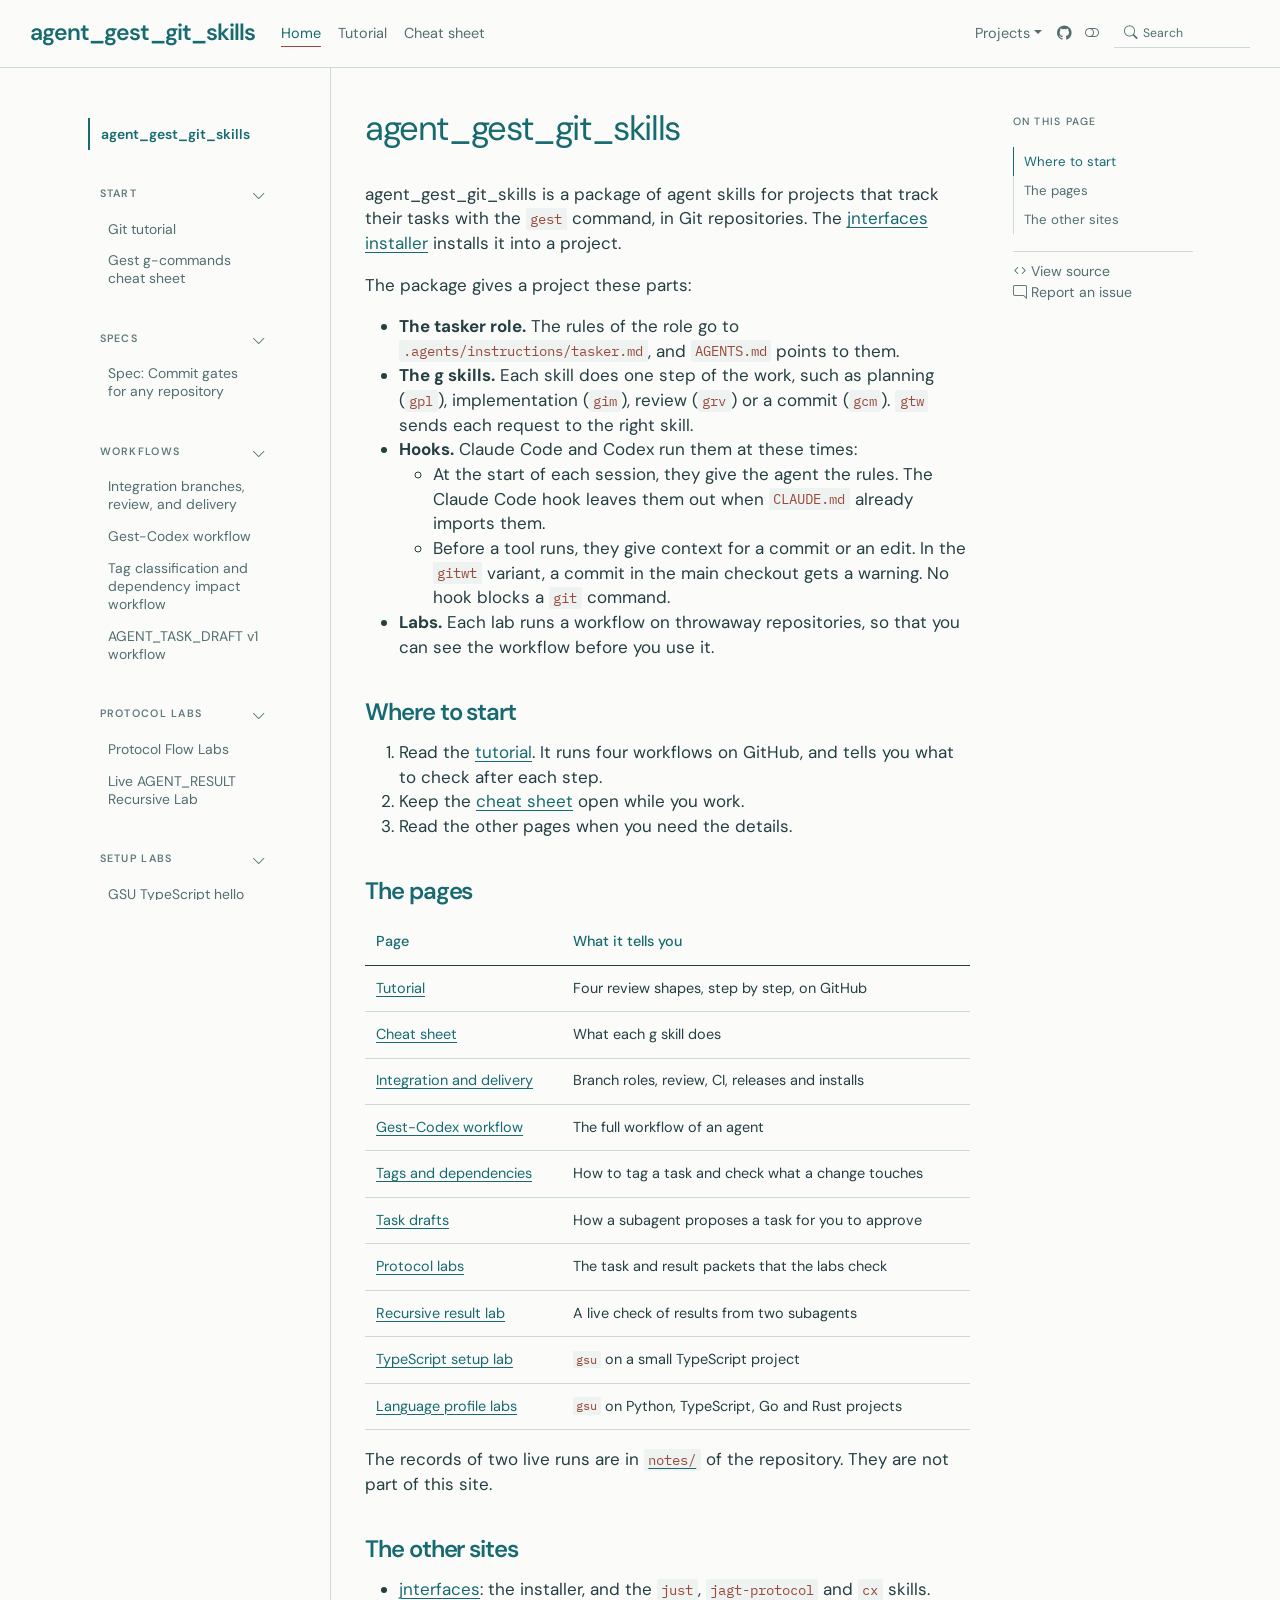
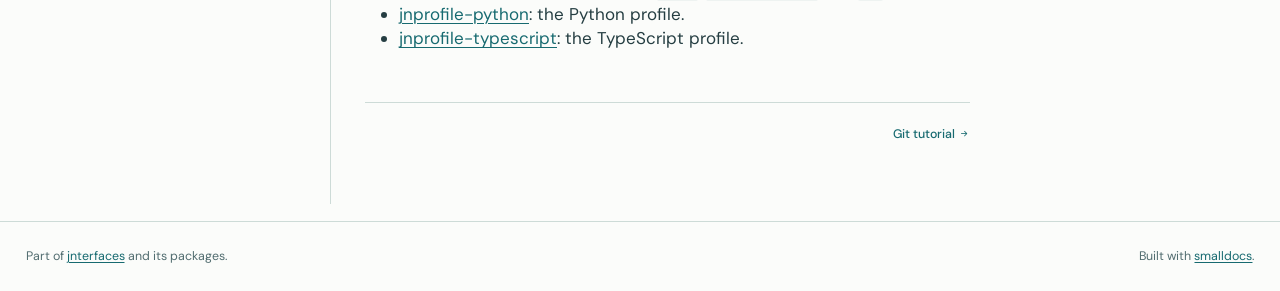
==== commit 85be6059: "Built site" ====
--- a/index.html
+++ b/index.html
@@ -1,4 +1,4 @@
-<!doctype html><html lang="en"><head><meta charset="utf-8"><meta name="generator" content="smalldocs-0.5.5"><meta name="viewport" content="width=device-width, initial-scale=1.0, user-scalable=yes"><meta name="description" content="The tasker role, its g skills and its labs, for projects that track their work with Gest in Git"><title>agent_gest_git_skills</title><link rel="icon" href="favicon.svg"><link rel="stylesheet" href="site_libs/themes/atelier/atelier.css" data-mode="light" class="quarto-color-scheme" id="quarto-bootstrap-light" media="not all and (prefers-color-scheme: dark)"><link rel="stylesheet" href="site_libs/themes/atelier/atelier-dark.css" data-mode="dark" class="quarto-color-scheme quarto-color-alternate" id="quarto-bootstrap-dark" media="(prefers-color-scheme: dark)"><link rel="stylesheet" href="site_libs/bootstrap-icons/bootstrap-icons.min.css"><link rel="stylesheet" href="site_libs/smalldocs.css"><meta name="smalldocs:offset" content="./"><script src="site_libs/bootstrap/bootstrap.bundle.min.js"></script><script src="site_libs/fuse/fuse.min.js"></script><script src="site_libs/smalldocs.js" defer></script><script>(function(){var d=document.documentElement,s=null;try{s=localStorage.getItem('smalldocs-scheme')}catch(e){}var alt=s?s==='alternate':!!(window.matchMedia&&matchMedia('(prefers-color-scheme: dark)').matches);var ls=document.querySelectorAll('link.quarto-color-scheme');if(alt)d.dataset.scheme='alternate';if(s)ls.forEach(function(l){var on=l.classList.contains('quarto-color-alternate')===alt;if(on)l.setAttribute('blocking','render');l.media=on?'all':'not all'});var on=ls[alt?1:0];if(on&&on.dataset.mode==='dark')d.classList.add('quarto-dark')})();</script></head><body class="nav-sidebar floating nav-fixed"><header id="quarto-header" class="headroom sticky-top"><nav class="navbar navbar-expand-lg sd-navbar-default"><div class="navbar-container container-fluid"><div class="navbar-brand-container mx-auto"><a class="navbar-brand" href="index.html"><span class="navbar-title">agent_gest_git_skills</span></a></div><button class="navbar-toggler" type="button" data-bs-toggle="collapse" data-bs-target="#navbarCollapse" aria-controls="navbarCollapse" aria-expanded="false" aria-label="Toggle navigation"><span class="navbar-toggler-icon"></span></button><div class="collapse navbar-collapse" id="navbarCollapse"><ul class="navbar-nav navbar-nav-scroll me-auto"><li class="nav-item"><a class="nav-link active" href="index.html" aria-current="page"><span class="menu-text">Home</span></a></li><li class="nav-item"><a class="nav-link" href="TUTORIAL.html"><span class="menu-text">Tutorial</span></a></li><li class="nav-item"><a class="nav-link" href="g_commands_cheatsheet.html"><span class="menu-text">Cheat sheet</span></a></li></ul><ul class="navbar-nav navbar-nav-scroll ms-auto"><li class="nav-item dropdown"><a class="nav-link dropdown-toggle" href="#" id="nav-menu-1" role="link" data-bs-toggle="dropdown" aria-expanded="false"><span class="menu-text">Projects</span></a><ul class="dropdown-menu" aria-labelledby="nav-menu-1"><li class=""><a class="dropdown-item" href="https://rahuldave.github.io/jnterfaces/"><span class="menu-text">jnterfaces</span></a></li><li class=""><a class="dropdown-item" href="https://rahuldave.github.io/jnprofile-python/"><span class="menu-text">jnprofile-python</span></a></li><li class=""><a class="dropdown-item" href="https://rahuldave.github.io/jnprofile-typescript/"><span class="menu-text">jnprofile-typescript</span></a></li><li class=""><a class="dropdown-item" href="https://rahuldave.github.io/agent_gest_git_skills/"><span class="menu-text">agent_gest_git_skills</span></a></li></ul></li><li class="nav-item compact"><a class="nav-link" href="https://github.com/rahuldave/agent_gest_git_skills" aria-label="github"><i class="bi bi-github" role="img"></i></a></li><li class="nav-item compact"><a class="quarto-color-scheme-toggle nav-link" href="" title="Toggle dark mode" onclick="window.smalldocsToggleScheme(); return false;"><i class="bi"></i></a></li></ul><div class="quarto-navbar-tools"><div class="smalldocs-search" id="quarto-search"><i class="bi bi-search" aria-hidden="true"></i><input type="search" class="form-control form-control-sm" placeholder="Search" aria-label="Search" autocomplete="off"><div class="smalldocs-search-results dropdown-menu"></div></div></div></div></div></nav><nav class="quarto-secondary-nav"><div class="container-fluid d-flex"><button type="button" class="quarto-btn-toggle btn" aria-controls="quarto-sidebar" aria-label="Toggle sidebar navigation"><i class="bi bi-layout-text-sidebar-reverse"></i></button><nav class="quarto-page-breadcrumbs" aria-label="breadcrumb"><ol class="breadcrumb"><li class="breadcrumb-item"><a href="index.html">agent_gest_git_skills</a></li></ol></nav></div></nav></header><div id="quarto-content" class="quarto-container page-columns page-rows-contents page-layout-article has-sidebar has-margin"><nav id="quarto-sidebar" class="sidebar collapse collapse-horizontal quarto-sidebar-collapse-item sidebar-navigation floating overflow-auto"><div class="sidebar-menu-container"><ul class="list-unstyled mt-1"><li class="sidebar-item"><div class="sidebar-item-container"><a href="index.html" class="sidebar-item-text sidebar-link active" aria-current="page"><span class="menu-text">agent_gest_git_skills</span></a></div></li><li class="sidebar-item sidebar-item-section"><div class="sidebar-item-container"><a class="sidebar-item-text sidebar-link text-start" data-bs-toggle="collapse" data-bs-target="#quarto-sidebar-section-2" role="navigation" aria-expanded="true"><span class="menu-text">Start</span></a><a class="sidebar-item-toggle text-start" data-bs-toggle="collapse" data-bs-target="#quarto-sidebar-section-2" role="navigation" aria-expanded="true" aria-label="Toggle section"><i class="bi bi-chevron-right ms-2"></i></a></div><ul id="quarto-sidebar-section-2" class="collapse list-unstyled sidebar-section depth1 show"><li class="sidebar-item"><div class="sidebar-item-container"><a href="TUTORIAL.html" class="sidebar-item-text sidebar-link"><span class="menu-text">Git and GitButler tutorial</span></a></div></li><li class="sidebar-item"><div class="sidebar-item-container"><a href="g_commands_cheatsheet.html" class="sidebar-item-text sidebar-link"><span class="menu-text">Gest g-commands cheat sheet</span></a></div></li></ul></li><li class="sidebar-item sidebar-item-section"><div class="sidebar-item-container"><a class="sidebar-item-text sidebar-link text-start" data-bs-toggle="collapse" data-bs-target="#quarto-sidebar-section-3" role="navigation" aria-expanded="true"><span class="menu-text">Specs</span></a><a class="sidebar-item-toggle text-start" data-bs-toggle="collapse" data-bs-target="#quarto-sidebar-section-3" role="navigation" aria-expanded="true" aria-label="Toggle section"><i class="bi bi-chevron-right ms-2"></i></a></div><ul id="quarto-sidebar-section-3" class="collapse list-unstyled sidebar-section depth1 show"><li class="sidebar-item"><div class="sidebar-item-container"><a href="specs/commit-gates.html" class="sidebar-item-text sidebar-link"><span class="menu-text">Spec: Commit gates for any repository</span></a></div></li></ul></li><li class="sidebar-item sidebar-item-section"><div class="sidebar-item-container"><a class="sidebar-item-text sidebar-link text-start" data-bs-toggle="collapse" data-bs-target="#quarto-sidebar-section-4" role="navigation" aria-expanded="true"><span class="menu-text">Workflows</span></a><a class="sidebar-item-toggle text-start" data-bs-toggle="collapse" data-bs-target="#quarto-sidebar-section-4" role="navigation" aria-expanded="true" aria-label="Toggle section"><i class="bi bi-chevron-right ms-2"></i></a></div><ul id="quarto-sidebar-section-4" class="collapse list-unstyled sidebar-section depth1 show"><li class="sidebar-item"><div class="sidebar-item-container"><a href="integration_delivery_workflow.html" class="sidebar-item-text sidebar-link"><span class="menu-text">Integration branches, review, and delivery</span></a></div></li><li class="sidebar-item"><div class="sidebar-item-container"><a href="gest_codex_workflow.html" class="sidebar-item-text sidebar-link"><span class="menu-text">Gest-Codex workflow</span></a></div></li><li class="sidebar-item"><div class="sidebar-item-container"><a href="tag_dependency_workflow.html" class="sidebar-item-text sidebar-link"><span class="menu-text">Tag classification and dependency impact workflow</span></a></div></li><li class="sidebar-item"><div class="sidebar-item-container"><a href="agent_task_draft_workflow.html" class="sidebar-item-text sidebar-link"><span class="menu-text">AGENT_TASK_DRAFT v1 workflow</span></a></div></li></ul></li><li class="sidebar-item sidebar-item-section"><div class="sidebar-item-container"><a class="sidebar-item-text sidebar-link text-start" data-bs-toggle="collapse" data-bs-target="#quarto-sidebar-section-5" role="navigation" aria-expanded="true"><span class="menu-text">Protocol labs</span></a><a class="sidebar-item-toggle text-start" data-bs-toggle="collapse" data-bs-target="#quarto-sidebar-section-5" role="navigation" aria-expanded="true" aria-label="Toggle section"><i class="bi bi-chevron-right ms-2"></i></a></div><ul id="quarto-sidebar-section-5" class="collapse list-unstyled sidebar-section depth1 show"><li class="sidebar-item"><div class="sidebar-item-container"><a href="protocol_flows.html" class="sidebar-item-text sidebar-link"><span class="menu-text">Protocol Flow Labs</span></a></div></li><li class="sidebar-item"><div class="sidebar-item-container"><a href="live_agent_result_recursive_lab.html" class="sidebar-item-text sidebar-link"><span class="menu-text">Live AGENT_RESULT Recursive Lab</span></a></div></li></ul></li><li class="sidebar-item sidebar-item-section"><div class="sidebar-item-container"><a class="sidebar-item-text sidebar-link text-start" data-bs-toggle="collapse" data-bs-target="#quarto-sidebar-section-6" role="navigation" aria-expanded="true"><span class="menu-text">Setup labs</span></a><a class="sidebar-item-toggle text-start" data-bs-toggle="collapse" data-bs-target="#quarto-sidebar-section-6" role="navigation" aria-expanded="true" aria-label="Toggle section"><i class="bi bi-chevron-right ms-2"></i></a></div><ul id="quarto-sidebar-section-6" class="collapse list-unstyled sidebar-section depth1 show"><li class="sidebar-item"><div class="sidebar-item-container"><a href="gsu_typescript_hello_world.html" class="sidebar-item-text sidebar-link"><span class="menu-text">GSU TypeScript hello world lab</span></a></div></li><li class="sidebar-item"><div class="sidebar-item-container"><a href="gsu_language_profile_labs.html" class="sidebar-item-text sidebar-link"><span class="menu-text">GSU language profile labs</span></a></div></li></ul></li><li class="sidebar-item sidebar-item-section"><div class="sidebar-item-container"><a class="sidebar-item-text sidebar-link text-start" data-bs-toggle="collapse" data-bs-target="#quarto-sidebar-section-7" role="navigation" aria-expanded="true"><span class="menu-text">Moved</span></a><a class="sidebar-item-toggle text-start" data-bs-toggle="collapse" data-bs-target="#quarto-sidebar-section-7" role="navigation" aria-expanded="true" aria-label="Toggle section"><i class="bi bi-chevron-right ms-2"></i></a></div><ul id="quarto-sidebar-section-7" class="collapse list-unstyled sidebar-section depth1 show"><li class="sidebar-item"><div class="sidebar-item-container"><a href="just_command_contract.html" class="sidebar-item-text sidebar-link"><span class="menu-text">Just command contract</span></a></div></li><li class="sidebar-item"><div class="sidebar-item-container"><a href="cx_incremental_pipelines.html" class="sidebar-item-text sidebar-link"><span class="menu-text">cx incremental builds and pipelines</span></a></div></li></ul></li></ul></div></nav><div id="quarto-sidebar-glass" class="quarto-sidebar-collapse-item"></div><div id="quarto-margin-sidebar" class="sidebar margin-sidebar"><nav id="TOC" role="doc-toc" class="toc-active"><h2 id="toc-title">On this page</h2><ul><li><a href="#where-to-start" id="toc-where-to-start" class="nav-link" data-scroll-target="#where-to-start">Where to start</a></li><li><a href="#the-pages" id="toc-the-pages" class="nav-link" data-scroll-target="#the-pages">The pages</a></li><li><a href="#the-other-sites" id="toc-the-other-sites" class="nav-link" data-scroll-target="#the-other-sites">The other sites</a></li></ul></nav><div class="toc-actions"><div class="action-links"><a href="https://github.com/rahuldave/agent_gest_git_skills/blob/main/docs/index.md" class="toc-action"><i class="bi bi-code"></i> View source</a></div><div class="action-links"><a href="https://github.com/rahuldave/agent_gest_git_skills/issues/new" class="toc-action"><i class="bi bi-chat-right"></i> Report an issue</a></div></div></div><main class="content" id="quarto-document-content"><header id="title-block-header" class="quarto-title-block default"><div class="quarto-title"><h1 class="title">agent_gest_git_skills</h1></div><div class="quarto-title-meta"></div></header><p>agent_gest_git_skills is a package of agent skills for projects that track their tasks with the <code>gest</code> command, in Git repositories. The <a href="https://rahuldave.github.io/jnterfaces/">jnterfaces installer</a> installs it into a project.</p>
+<!doctype html><html lang="en"><head><meta charset="utf-8"><meta name="generator" content="smalldocs-0.5.5"><meta name="viewport" content="width=device-width, initial-scale=1.0, user-scalable=yes"><meta name="description" content="The tasker role, its g skills and its labs, for projects that track their work with Gest in Git"><title>agent_gest_git_skills</title><link rel="icon" href="favicon.svg"><link rel="stylesheet" href="site_libs/themes/atelier/atelier.css" data-mode="light" class="quarto-color-scheme" id="quarto-bootstrap-light" media="not all and (prefers-color-scheme: dark)"><link rel="stylesheet" href="site_libs/themes/atelier/atelier-dark.css" data-mode="dark" class="quarto-color-scheme quarto-color-alternate" id="quarto-bootstrap-dark" media="(prefers-color-scheme: dark)"><link rel="stylesheet" href="site_libs/bootstrap-icons/bootstrap-icons.min.css"><link rel="stylesheet" href="site_libs/smalldocs.css"><meta name="smalldocs:offset" content="./"><script src="site_libs/bootstrap/bootstrap.bundle.min.js"></script><script src="site_libs/fuse/fuse.min.js"></script><script src="site_libs/smalldocs.js" defer></script><script>(function(){var d=document.documentElement,s=null;try{s=localStorage.getItem('smalldocs-scheme')}catch(e){}var alt=s?s==='alternate':!!(window.matchMedia&&matchMedia('(prefers-color-scheme: dark)').matches);var ls=document.querySelectorAll('link.quarto-color-scheme');if(alt)d.dataset.scheme='alternate';if(s)ls.forEach(function(l){var on=l.classList.contains('quarto-color-alternate')===alt;if(on)l.setAttribute('blocking','render');l.media=on?'all':'not all'});var on=ls[alt?1:0];if(on&&on.dataset.mode==='dark')d.classList.add('quarto-dark')})();</script></head><body class="nav-sidebar floating nav-fixed"><header id="quarto-header" class="headroom sticky-top"><nav class="navbar navbar-expand-lg sd-navbar-default"><div class="navbar-container container-fluid"><div class="navbar-brand-container mx-auto"><a class="navbar-brand" href="index.html"><span class="navbar-title">agent_gest_git_skills</span></a></div><button class="navbar-toggler" type="button" data-bs-toggle="collapse" data-bs-target="#navbarCollapse" aria-controls="navbarCollapse" aria-expanded="false" aria-label="Toggle navigation"><span class="navbar-toggler-icon"></span></button><div class="collapse navbar-collapse" id="navbarCollapse"><ul class="navbar-nav navbar-nav-scroll me-auto"><li class="nav-item"><a class="nav-link active" href="index.html" aria-current="page"><span class="menu-text">Home</span></a></li><li class="nav-item"><a class="nav-link" href="TUTORIAL.html"><span class="menu-text">Tutorial</span></a></li><li class="nav-item"><a class="nav-link" href="g_commands_cheatsheet.html"><span class="menu-text">Cheat sheet</span></a></li></ul><ul class="navbar-nav navbar-nav-scroll ms-auto"><li class="nav-item dropdown"><a class="nav-link dropdown-toggle" href="#" id="nav-menu-1" role="link" data-bs-toggle="dropdown" aria-expanded="false"><span class="menu-text">Projects</span></a><ul class="dropdown-menu" aria-labelledby="nav-menu-1"><li class=""><a class="dropdown-item" href="https://rahuldave.github.io/jnterfaces/"><span class="menu-text">jnterfaces</span></a></li><li class=""><a class="dropdown-item" href="https://rahuldave.github.io/jnprofile-python/"><span class="menu-text">jnprofile-python</span></a></li><li class=""><a class="dropdown-item" href="https://rahuldave.github.io/jnprofile-typescript/"><span class="menu-text">jnprofile-typescript</span></a></li><li class=""><a class="dropdown-item" href="https://rahuldave.github.io/agent_gest_git_skills/"><span class="menu-text">agent_gest_git_skills</span></a></li></ul></li><li class="nav-item compact"><a class="nav-link" href="https://github.com/rahuldave/agent_gest_git_skills" aria-label="github"><i class="bi bi-github" role="img"></i></a></li><li class="nav-item compact"><a class="quarto-color-scheme-toggle nav-link" href="" title="Toggle dark mode" onclick="window.smalldocsToggleScheme(); return false;"><i class="bi"></i></a></li></ul><div class="quarto-navbar-tools"><div class="smalldocs-search" id="quarto-search"><i class="bi bi-search" aria-hidden="true"></i><input type="search" class="form-control form-control-sm" placeholder="Search" aria-label="Search" autocomplete="off"><div class="smalldocs-search-results dropdown-menu"></div></div></div></div></div></nav><nav class="quarto-secondary-nav"><div class="container-fluid d-flex"><button type="button" class="quarto-btn-toggle btn" aria-controls="quarto-sidebar" aria-label="Toggle sidebar navigation"><i class="bi bi-layout-text-sidebar-reverse"></i></button><nav class="quarto-page-breadcrumbs" aria-label="breadcrumb"><ol class="breadcrumb"><li class="breadcrumb-item"><a href="index.html">agent_gest_git_skills</a></li></ol></nav></div></nav></header><div id="quarto-content" class="quarto-container page-columns page-rows-contents page-layout-article has-sidebar has-margin"><nav id="quarto-sidebar" class="sidebar collapse collapse-horizontal quarto-sidebar-collapse-item sidebar-navigation floating overflow-auto"><div class="sidebar-menu-container"><ul class="list-unstyled mt-1"><li class="sidebar-item"><div class="sidebar-item-container"><a href="index.html" class="sidebar-item-text sidebar-link active" aria-current="page"><span class="menu-text">agent_gest_git_skills</span></a></div></li><li class="sidebar-item sidebar-item-section"><div class="sidebar-item-container"><a class="sidebar-item-text sidebar-link text-start" data-bs-toggle="collapse" data-bs-target="#quarto-sidebar-section-2" role="navigation" aria-expanded="true"><span class="menu-text">Start</span></a><a class="sidebar-item-toggle text-start" data-bs-toggle="collapse" data-bs-target="#quarto-sidebar-section-2" role="navigation" aria-expanded="true" aria-label="Toggle section"><i class="bi bi-chevron-right ms-2"></i></a></div><ul id="quarto-sidebar-section-2" class="collapse list-unstyled sidebar-section depth1 show"><li class="sidebar-item"><div class="sidebar-item-container"><a href="TUTORIAL.html" class="sidebar-item-text sidebar-link"><span class="menu-text">Git tutorial</span></a></div></li><li class="sidebar-item"><div class="sidebar-item-container"><a href="g_commands_cheatsheet.html" class="sidebar-item-text sidebar-link"><span class="menu-text">Gest g-commands cheat sheet</span></a></div></li></ul></li><li class="sidebar-item sidebar-item-section"><div class="sidebar-item-container"><a class="sidebar-item-text sidebar-link text-start" data-bs-toggle="collapse" data-bs-target="#quarto-sidebar-section-3" role="navigation" aria-expanded="true"><span class="menu-text">Specs</span></a><a class="sidebar-item-toggle text-start" data-bs-toggle="collapse" data-bs-target="#quarto-sidebar-section-3" role="navigation" aria-expanded="true" aria-label="Toggle section"><i class="bi bi-chevron-right ms-2"></i></a></div><ul id="quarto-sidebar-section-3" class="collapse list-unstyled sidebar-section depth1 show"><li class="sidebar-item"><div class="sidebar-item-container"><a href="specs/commit-gates.html" class="sidebar-item-text sidebar-link"><span class="menu-text">Spec: Commit gates for any repository</span></a></div></li></ul></li><li class="sidebar-item sidebar-item-section"><div class="sidebar-item-container"><a class="sidebar-item-text sidebar-link text-start" data-bs-toggle="collapse" data-bs-target="#quarto-sidebar-section-4" role="navigation" aria-expanded="true"><span class="menu-text">Workflows</span></a><a class="sidebar-item-toggle text-start" data-bs-toggle="collapse" data-bs-target="#quarto-sidebar-section-4" role="navigation" aria-expanded="true" aria-label="Toggle section"><i class="bi bi-chevron-right ms-2"></i></a></div><ul id="quarto-sidebar-section-4" class="collapse list-unstyled sidebar-section depth1 show"><li class="sidebar-item"><div class="sidebar-item-container"><a href="integration_delivery_workflow.html" class="sidebar-item-text sidebar-link"><span class="menu-text">Integration branches, review, and delivery</span></a></div></li><li class="sidebar-item"><div class="sidebar-item-container"><a href="gest_codex_workflow.html" class="sidebar-item-text sidebar-link"><span class="menu-text">Gest-Codex workflow</span></a></div></li><li class="sidebar-item"><div class="sidebar-item-container"><a href="tag_dependency_workflow.html" class="sidebar-item-text sidebar-link"><span class="menu-text">Tag classification and dependency impact workflow</span></a></div></li><li class="sidebar-item"><div class="sidebar-item-container"><a href="agent_task_draft_workflow.html" class="sidebar-item-text sidebar-link"><span class="menu-text">AGENT_TASK_DRAFT v1 workflow</span></a></div></li></ul></li><li class="sidebar-item sidebar-item-section"><div class="sidebar-item-container"><a class="sidebar-item-text sidebar-link text-start" data-bs-toggle="collapse" data-bs-target="#quarto-sidebar-section-5" role="navigation" aria-expanded="true"><span class="menu-text">Protocol labs</span></a><a class="sidebar-item-toggle text-start" data-bs-toggle="collapse" data-bs-target="#quarto-sidebar-section-5" role="navigation" aria-expanded="true" aria-label="Toggle section"><i class="bi bi-chevron-right ms-2"></i></a></div><ul id="quarto-sidebar-section-5" class="collapse list-unstyled sidebar-section depth1 show"><li class="sidebar-item"><div class="sidebar-item-container"><a href="protocol_flows.html" class="sidebar-item-text sidebar-link"><span class="menu-text">Protocol Flow Labs</span></a></div></li><li class="sidebar-item"><div class="sidebar-item-container"><a href="live_agent_result_recursive_lab.html" class="sidebar-item-text sidebar-link"><span class="menu-text">Live AGENT_RESULT Recursive Lab</span></a></div></li></ul></li><li class="sidebar-item sidebar-item-section"><div class="sidebar-item-container"><a class="sidebar-item-text sidebar-link text-start" data-bs-toggle="collapse" data-bs-target="#quarto-sidebar-section-6" role="navigation" aria-expanded="true"><span class="menu-text">Setup labs</span></a><a class="sidebar-item-toggle text-start" data-bs-toggle="collapse" data-bs-target="#quarto-sidebar-section-6" role="navigation" aria-expanded="true" aria-label="Toggle section"><i class="bi bi-chevron-right ms-2"></i></a></div><ul id="quarto-sidebar-section-6" class="collapse list-unstyled sidebar-section depth1 show"><li class="sidebar-item"><div class="sidebar-item-container"><a href="gsu_typescript_hello_world.html" class="sidebar-item-text sidebar-link"><span class="menu-text">GSU TypeScript hello world lab</span></a></div></li><li class="sidebar-item"><div class="sidebar-item-container"><a href="gsu_language_profile_labs.html" class="sidebar-item-text sidebar-link"><span class="menu-text">GSU language profile labs</span></a></div></li></ul></li><li class="sidebar-item sidebar-item-section"><div class="sidebar-item-container"><a class="sidebar-item-text sidebar-link text-start" data-bs-toggle="collapse" data-bs-target="#quarto-sidebar-section-7" role="navigation" aria-expanded="true"><span class="menu-text">Moved</span></a><a class="sidebar-item-toggle text-start" data-bs-toggle="collapse" data-bs-target="#quarto-sidebar-section-7" role="navigation" aria-expanded="true" aria-label="Toggle section"><i class="bi bi-chevron-right ms-2"></i></a></div><ul id="quarto-sidebar-section-7" class="collapse list-unstyled sidebar-section depth1 show"><li class="sidebar-item"><div class="sidebar-item-container"><a href="just_command_contract.html" class="sidebar-item-text sidebar-link"><span class="menu-text">Just command contract</span></a></div></li><li class="sidebar-item"><div class="sidebar-item-container"><a href="cx_incremental_pipelines.html" class="sidebar-item-text sidebar-link"><span class="menu-text">cx incremental builds and pipelines</span></a></div></li></ul></li></ul></div></nav><div id="quarto-sidebar-glass" class="quarto-sidebar-collapse-item"></div><div id="quarto-margin-sidebar" class="sidebar margin-sidebar"><nav id="TOC" role="doc-toc" class="toc-active"><h2 id="toc-title">On this page</h2><ul><li><a href="#where-to-start" id="toc-where-to-start" class="nav-link" data-scroll-target="#where-to-start">Where to start</a></li><li><a href="#the-pages" id="toc-the-pages" class="nav-link" data-scroll-target="#the-pages">The pages</a></li><li><a href="#the-other-sites" id="toc-the-other-sites" class="nav-link" data-scroll-target="#the-other-sites">The other sites</a></li></ul></nav><div class="toc-actions"><div class="action-links"><a href="https://github.com/rahuldave/agent_gest_git_skills/blob/main/docs/index.md" class="toc-action"><i class="bi bi-code"></i> View source</a></div><div class="action-links"><a href="https://github.com/rahuldave/agent_gest_git_skills/issues/new" class="toc-action"><i class="bi bi-chat-right"></i> Report an issue</a></div></div></div><main class="content" id="quarto-document-content"><header id="title-block-header" class="quarto-title-block default"><div class="quarto-title"><h1 class="title">agent_gest_git_skills</h1></div><div class="quarto-title-meta"></div></header><p>agent_gest_git_skills is a package of agent skills for projects that track their tasks with the <code>gest</code> command, in Git repositories. The <a href="https://rahuldave.github.io/jnterfaces/">jnterfaces installer</a> installs it into a project.</p>
 <p>The package gives a project these parts:</p>
 <ul>
 <li><strong>The tasker role.</strong> The rules of the role go to <code>.agents/instructions/tasker.md</code>, and <code>AGENTS.md</code> points to them.</li>
@@ -6,8 +6,7 @@
 <li><strong>Hooks.</strong> Claude Code and Codex run them at these times:
 <ul>
 <li>At the start of each session, they give the agent the rules. The Claude Code hook leaves them out when <code>CLAUDE.md</code> already imports them.</li>
-<li>Before a tool runs, they give context for a commit or an edit. While GitButler owns the workspace, they block a raw <code>git</code> command that writes. The agent then uses <code>but</code> instead.</li>
-<li>When the agent stops, a GitButler hook takes a snapshot.</li>
+<li>Before a tool runs, they give context for a commit or an edit. In the <code>gitwt</code> variant, a commit in the main checkout gets a warning. No hook blocks a <code>git</code> command.</li>
 </ul>
 </li>
 <li><strong>Labs.</strong> Each lab runs a workflow on throwaway repositories, so that you can see the workflow before you use it.</li>
@@ -84,4 +83,4 @@
 <li><a href="https://rahuldave.github.io/jnprofile-typescript/">jnprofile-typescript</a>: the TypeScript profile.</li>
 </ul>
 </section>
-<nav class="page-navigation"><div class="nav-page nav-page-previous"></div><div class="nav-page nav-page-next"><a href="TUTORIAL.html" class="pagination-link"><span class="nav-page-text">Git and GitButler tutorial</span> <i class="bi bi-arrow-right-short"></i></a></div></nav></main></div><footer class="footer"><div class="nav-footer"><div class="nav-footer-left">Part of <a href="https://rahuldave.github.io/jnterfaces/">jnterfaces</a> and its packages.</div><div class="nav-footer-center"></div><div class="nav-footer-right">Built with <a href="https://docs.smallish.dev/">smalldocs</a>.</div></div></footer></body></html>+<nav class="page-navigation"><div class="nav-page nav-page-previous"></div><div class="nav-page nav-page-next"><a href="TUTORIAL.html" class="pagination-link"><span class="nav-page-text">Git tutorial</span> <i class="bi bi-arrow-right-short"></i></a></div></nav></main></div><footer class="footer"><div class="nav-footer"><div class="nav-footer-left">Part of <a href="https://rahuldave.github.io/jnterfaces/">jnterfaces</a> and its packages.</div><div class="nav-footer-center"></div><div class="nav-footer-right">Built with <a href="https://docs.smallish.dev/">smalldocs</a>.</div></div></footer></body></html>
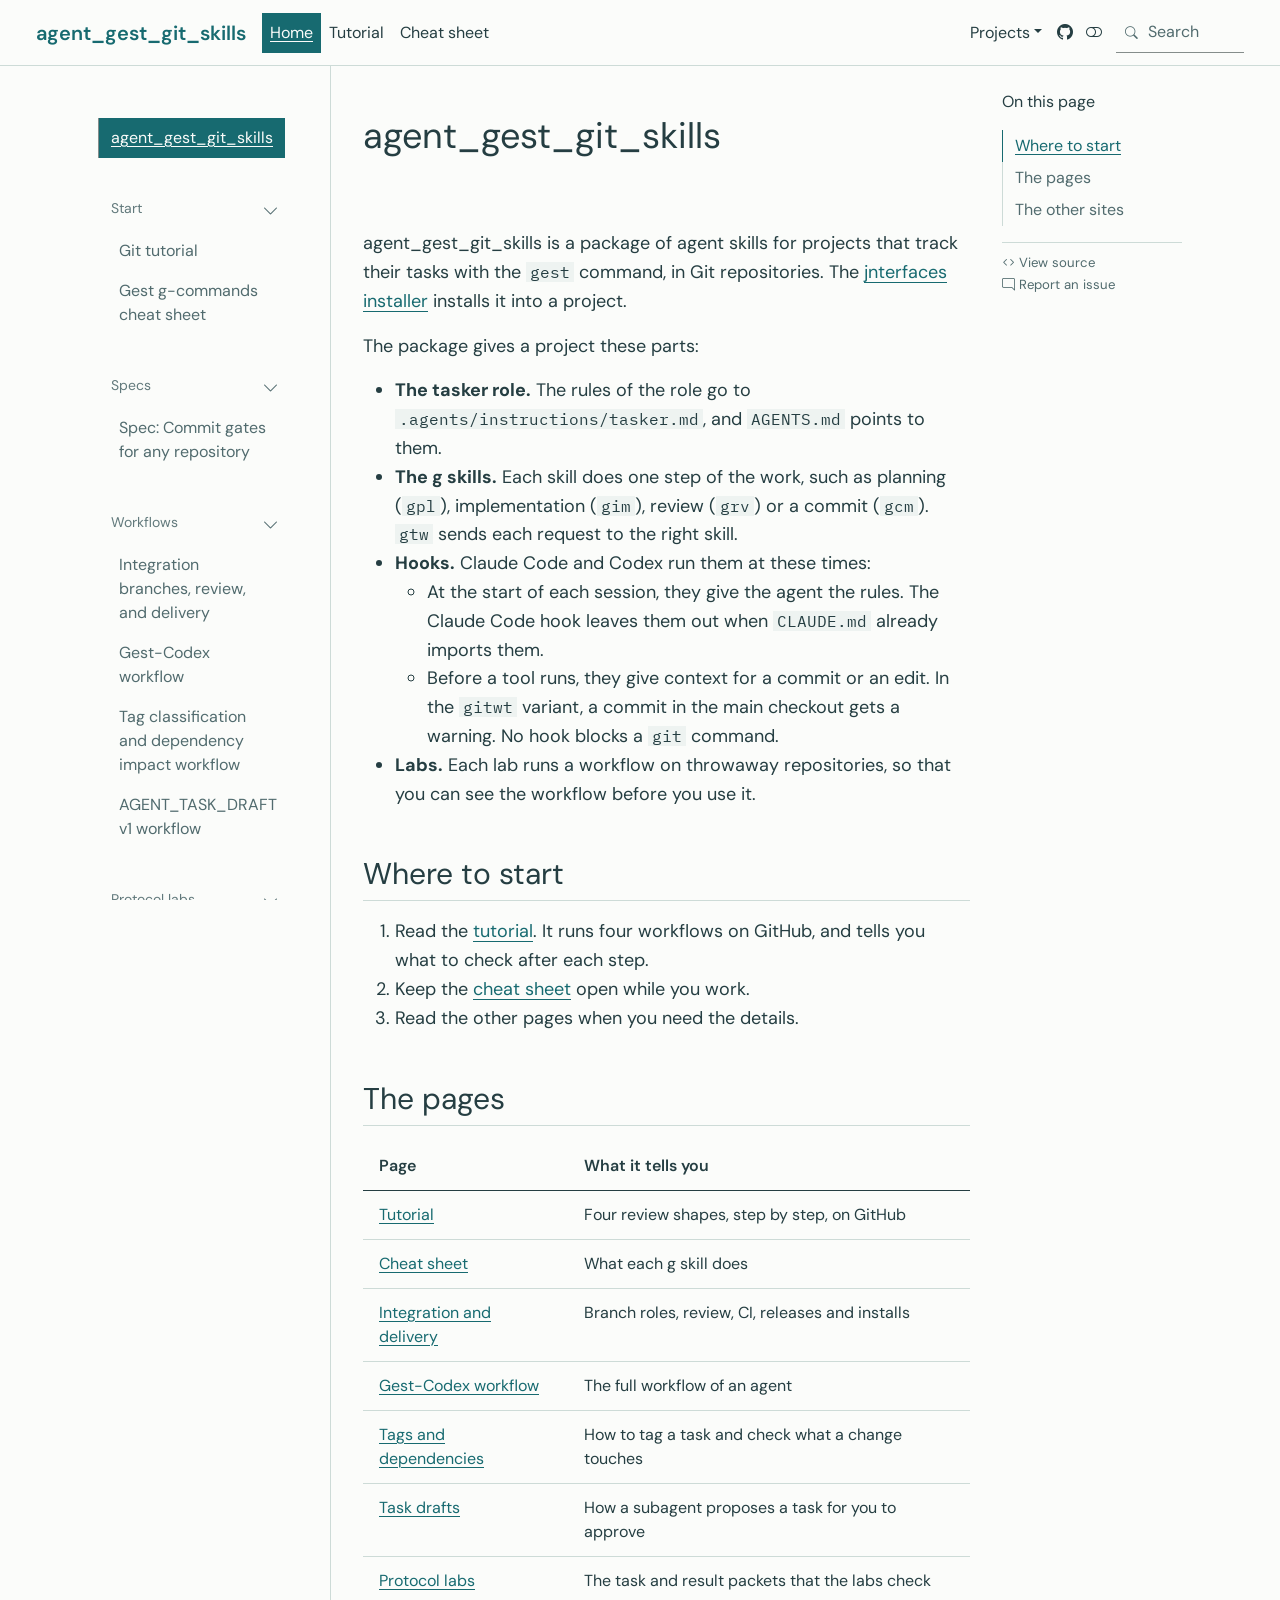
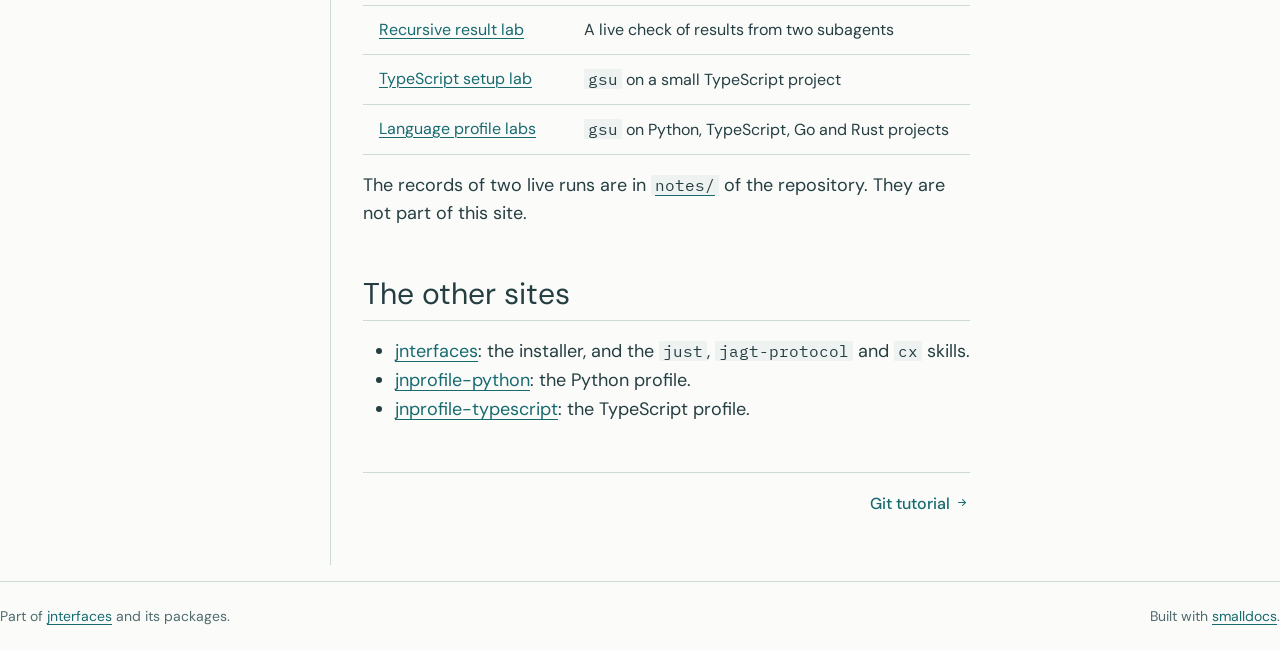
==== commit 2518a9ec: "Built site" ====
--- a/index.html
+++ b/index.html
@@ -1,4 +1,4 @@
-<!doctype html><html lang="en"><head><meta charset="utf-8"><meta name="generator" content="smalldocs-0.5.5"><meta name="viewport" content="width=device-width, initial-scale=1.0, user-scalable=yes"><meta name="description" content="The tasker role, its g skills and its labs, for projects that track their work with Gest in Git"><title>agent_gest_git_skills</title><link rel="icon" href="favicon.svg"><link rel="stylesheet" href="site_libs/themes/atelier/atelier.css" data-mode="light" class="quarto-color-scheme" id="quarto-bootstrap-light" media="not all and (prefers-color-scheme: dark)"><link rel="stylesheet" href="site_libs/themes/atelier/atelier-dark.css" data-mode="dark" class="quarto-color-scheme quarto-color-alternate" id="quarto-bootstrap-dark" media="(prefers-color-scheme: dark)"><link rel="stylesheet" href="site_libs/bootstrap-icons/bootstrap-icons.min.css"><link rel="stylesheet" href="site_libs/smalldocs.css"><meta name="smalldocs:offset" content="./"><script src="site_libs/bootstrap/bootstrap.bundle.min.js"></script><script src="site_libs/fuse/fuse.min.js"></script><script src="site_libs/smalldocs.js" defer></script><script>(function(){var d=document.documentElement,s=null;try{s=localStorage.getItem('smalldocs-scheme')}catch(e){}var alt=s?s==='alternate':!!(window.matchMedia&&matchMedia('(prefers-color-scheme: dark)').matches);var ls=document.querySelectorAll('link.quarto-color-scheme');if(alt)d.dataset.scheme='alternate';if(s)ls.forEach(function(l){var on=l.classList.contains('quarto-color-alternate')===alt;if(on)l.setAttribute('blocking','render');l.media=on?'all':'not all'});var on=ls[alt?1:0];if(on&&on.dataset.mode==='dark')d.classList.add('quarto-dark')})();</script></head><body class="nav-sidebar floating nav-fixed"><header id="quarto-header" class="headroom sticky-top"><nav class="navbar navbar-expand-lg sd-navbar-default"><div class="navbar-container container-fluid"><div class="navbar-brand-container mx-auto"><a class="navbar-brand" href="index.html"><span class="navbar-title">agent_gest_git_skills</span></a></div><button class="navbar-toggler" type="button" data-bs-toggle="collapse" data-bs-target="#navbarCollapse" aria-controls="navbarCollapse" aria-expanded="false" aria-label="Toggle navigation"><span class="navbar-toggler-icon"></span></button><div class="collapse navbar-collapse" id="navbarCollapse"><ul class="navbar-nav navbar-nav-scroll me-auto"><li class="nav-item"><a class="nav-link active" href="index.html" aria-current="page"><span class="menu-text">Home</span></a></li><li class="nav-item"><a class="nav-link" href="TUTORIAL.html"><span class="menu-text">Tutorial</span></a></li><li class="nav-item"><a class="nav-link" href="g_commands_cheatsheet.html"><span class="menu-text">Cheat sheet</span></a></li></ul><ul class="navbar-nav navbar-nav-scroll ms-auto"><li class="nav-item dropdown"><a class="nav-link dropdown-toggle" href="#" id="nav-menu-1" role="link" data-bs-toggle="dropdown" aria-expanded="false"><span class="menu-text">Projects</span></a><ul class="dropdown-menu" aria-labelledby="nav-menu-1"><li class=""><a class="dropdown-item" href="https://rahuldave.github.io/jnterfaces/"><span class="menu-text">jnterfaces</span></a></li><li class=""><a class="dropdown-item" href="https://rahuldave.github.io/jnprofile-python/"><span class="menu-text">jnprofile-python</span></a></li><li class=""><a class="dropdown-item" href="https://rahuldave.github.io/jnprofile-typescript/"><span class="menu-text">jnprofile-typescript</span></a></li><li class=""><a class="dropdown-item" href="https://rahuldave.github.io/agent_gest_git_skills/"><span class="menu-text">agent_gest_git_skills</span></a></li></ul></li><li class="nav-item compact"><a class="nav-link" href="https://github.com/rahuldave/agent_gest_git_skills" aria-label="github"><i class="bi bi-github" role="img"></i></a></li><li class="nav-item compact"><a class="quarto-color-scheme-toggle nav-link" href="" title="Toggle dark mode" onclick="window.smalldocsToggleScheme(); return false;"><i class="bi"></i></a></li></ul><div class="quarto-navbar-tools"><div class="smalldocs-search" id="quarto-search"><i class="bi bi-search" aria-hidden="true"></i><input type="search" class="form-control form-control-sm" placeholder="Search" aria-label="Search" autocomplete="off"><div class="smalldocs-search-results dropdown-menu"></div></div></div></div></div></nav><nav class="quarto-secondary-nav"><div class="container-fluid d-flex"><button type="button" class="quarto-btn-toggle btn" aria-controls="quarto-sidebar" aria-label="Toggle sidebar navigation"><i class="bi bi-layout-text-sidebar-reverse"></i></button><nav class="quarto-page-breadcrumbs" aria-label="breadcrumb"><ol class="breadcrumb"><li class="breadcrumb-item"><a href="index.html">agent_gest_git_skills</a></li></ol></nav></div></nav></header><div id="quarto-content" class="quarto-container page-columns page-rows-contents page-layout-article has-sidebar has-margin"><nav id="quarto-sidebar" class="sidebar collapse collapse-horizontal quarto-sidebar-collapse-item sidebar-navigation floating overflow-auto"><div class="sidebar-menu-container"><ul class="list-unstyled mt-1"><li class="sidebar-item"><div class="sidebar-item-container"><a href="index.html" class="sidebar-item-text sidebar-link active" aria-current="page"><span class="menu-text">agent_gest_git_skills</span></a></div></li><li class="sidebar-item sidebar-item-section"><div class="sidebar-item-container"><a class="sidebar-item-text sidebar-link text-start" data-bs-toggle="collapse" data-bs-target="#quarto-sidebar-section-2" role="navigation" aria-expanded="true"><span class="menu-text">Start</span></a><a class="sidebar-item-toggle text-start" data-bs-toggle="collapse" data-bs-target="#quarto-sidebar-section-2" role="navigation" aria-expanded="true" aria-label="Toggle section"><i class="bi bi-chevron-right ms-2"></i></a></div><ul id="quarto-sidebar-section-2" class="collapse list-unstyled sidebar-section depth1 show"><li class="sidebar-item"><div class="sidebar-item-container"><a href="TUTORIAL.html" class="sidebar-item-text sidebar-link"><span class="menu-text">Git tutorial</span></a></div></li><li class="sidebar-item"><div class="sidebar-item-container"><a href="g_commands_cheatsheet.html" class="sidebar-item-text sidebar-link"><span class="menu-text">Gest g-commands cheat sheet</span></a></div></li></ul></li><li class="sidebar-item sidebar-item-section"><div class="sidebar-item-container"><a class="sidebar-item-text sidebar-link text-start" data-bs-toggle="collapse" data-bs-target="#quarto-sidebar-section-3" role="navigation" aria-expanded="true"><span class="menu-text">Specs</span></a><a class="sidebar-item-toggle text-start" data-bs-toggle="collapse" data-bs-target="#quarto-sidebar-section-3" role="navigation" aria-expanded="true" aria-label="Toggle section"><i class="bi bi-chevron-right ms-2"></i></a></div><ul id="quarto-sidebar-section-3" class="collapse list-unstyled sidebar-section depth1 show"><li class="sidebar-item"><div class="sidebar-item-container"><a href="specs/commit-gates.html" class="sidebar-item-text sidebar-link"><span class="menu-text">Spec: Commit gates for any repository</span></a></div></li></ul></li><li class="sidebar-item sidebar-item-section"><div class="sidebar-item-container"><a class="sidebar-item-text sidebar-link text-start" data-bs-toggle="collapse" data-bs-target="#quarto-sidebar-section-4" role="navigation" aria-expanded="true"><span class="menu-text">Workflows</span></a><a class="sidebar-item-toggle text-start" data-bs-toggle="collapse" data-bs-target="#quarto-sidebar-section-4" role="navigation" aria-expanded="true" aria-label="Toggle section"><i class="bi bi-chevron-right ms-2"></i></a></div><ul id="quarto-sidebar-section-4" class="collapse list-unstyled sidebar-section depth1 show"><li class="sidebar-item"><div class="sidebar-item-container"><a href="integration_delivery_workflow.html" class="sidebar-item-text sidebar-link"><span class="menu-text">Integration branches, review, and delivery</span></a></div></li><li class="sidebar-item"><div class="sidebar-item-container"><a href="gest_codex_workflow.html" class="sidebar-item-text sidebar-link"><span class="menu-text">Gest-Codex workflow</span></a></div></li><li class="sidebar-item"><div class="sidebar-item-container"><a href="tag_dependency_workflow.html" class="sidebar-item-text sidebar-link"><span class="menu-text">Tag classification and dependency impact workflow</span></a></div></li><li class="sidebar-item"><div class="sidebar-item-container"><a href="agent_task_draft_workflow.html" class="sidebar-item-text sidebar-link"><span class="menu-text">AGENT_TASK_DRAFT v1 workflow</span></a></div></li></ul></li><li class="sidebar-item sidebar-item-section"><div class="sidebar-item-container"><a class="sidebar-item-text sidebar-link text-start" data-bs-toggle="collapse" data-bs-target="#quarto-sidebar-section-5" role="navigation" aria-expanded="true"><span class="menu-text">Protocol labs</span></a><a class="sidebar-item-toggle text-start" data-bs-toggle="collapse" data-bs-target="#quarto-sidebar-section-5" role="navigation" aria-expanded="true" aria-label="Toggle section"><i class="bi bi-chevron-right ms-2"></i></a></div><ul id="quarto-sidebar-section-5" class="collapse list-unstyled sidebar-section depth1 show"><li class="sidebar-item"><div class="sidebar-item-container"><a href="protocol_flows.html" class="sidebar-item-text sidebar-link"><span class="menu-text">Protocol Flow Labs</span></a></div></li><li class="sidebar-item"><div class="sidebar-item-container"><a href="live_agent_result_recursive_lab.html" class="sidebar-item-text sidebar-link"><span class="menu-text">Live AGENT_RESULT Recursive Lab</span></a></div></li></ul></li><li class="sidebar-item sidebar-item-section"><div class="sidebar-item-container"><a class="sidebar-item-text sidebar-link text-start" data-bs-toggle="collapse" data-bs-target="#quarto-sidebar-section-6" role="navigation" aria-expanded="true"><span class="menu-text">Setup labs</span></a><a class="sidebar-item-toggle text-start" data-bs-toggle="collapse" data-bs-target="#quarto-sidebar-section-6" role="navigation" aria-expanded="true" aria-label="Toggle section"><i class="bi bi-chevron-right ms-2"></i></a></div><ul id="quarto-sidebar-section-6" class="collapse list-unstyled sidebar-section depth1 show"><li class="sidebar-item"><div class="sidebar-item-container"><a href="gsu_typescript_hello_world.html" class="sidebar-item-text sidebar-link"><span class="menu-text">GSU TypeScript hello world lab</span></a></div></li><li class="sidebar-item"><div class="sidebar-item-container"><a href="gsu_language_profile_labs.html" class="sidebar-item-text sidebar-link"><span class="menu-text">GSU language profile labs</span></a></div></li></ul></li><li class="sidebar-item sidebar-item-section"><div class="sidebar-item-container"><a class="sidebar-item-text sidebar-link text-start" data-bs-toggle="collapse" data-bs-target="#quarto-sidebar-section-7" role="navigation" aria-expanded="true"><span class="menu-text">Moved</span></a><a class="sidebar-item-toggle text-start" data-bs-toggle="collapse" data-bs-target="#quarto-sidebar-section-7" role="navigation" aria-expanded="true" aria-label="Toggle section"><i class="bi bi-chevron-right ms-2"></i></a></div><ul id="quarto-sidebar-section-7" class="collapse list-unstyled sidebar-section depth1 show"><li class="sidebar-item"><div class="sidebar-item-container"><a href="just_command_contract.html" class="sidebar-item-text sidebar-link"><span class="menu-text">Just command contract</span></a></div></li><li class="sidebar-item"><div class="sidebar-item-container"><a href="cx_incremental_pipelines.html" class="sidebar-item-text sidebar-link"><span class="menu-text">cx incremental builds and pipelines</span></a></div></li></ul></li></ul></div></nav><div id="quarto-sidebar-glass" class="quarto-sidebar-collapse-item"></div><div id="quarto-margin-sidebar" class="sidebar margin-sidebar"><nav id="TOC" role="doc-toc" class="toc-active"><h2 id="toc-title">On this page</h2><ul><li><a href="#where-to-start" id="toc-where-to-start" class="nav-link" data-scroll-target="#where-to-start">Where to start</a></li><li><a href="#the-pages" id="toc-the-pages" class="nav-link" data-scroll-target="#the-pages">The pages</a></li><li><a href="#the-other-sites" id="toc-the-other-sites" class="nav-link" data-scroll-target="#the-other-sites">The other sites</a></li></ul></nav><div class="toc-actions"><div class="action-links"><a href="https://github.com/rahuldave/agent_gest_git_skills/blob/main/docs/index.md" class="toc-action"><i class="bi bi-code"></i> View source</a></div><div class="action-links"><a href="https://github.com/rahuldave/agent_gest_git_skills/issues/new" class="toc-action"><i class="bi bi-chat-right"></i> Report an issue</a></div></div></div><main class="content" id="quarto-document-content"><header id="title-block-header" class="quarto-title-block default"><div class="quarto-title"><h1 class="title">agent_gest_git_skills</h1></div><div class="quarto-title-meta"></div></header><p>agent_gest_git_skills is a package of agent skills for projects that track their tasks with the <code>gest</code> command, in Git repositories. The <a href="https://rahuldave.github.io/jnterfaces/">jnterfaces installer</a> installs it into a project.</p>
+<!doctype html><html lang="en"><head><meta charset="utf-8"><meta name="generator" content="smalldocs-0.5.12"><meta name="viewport" content="width=device-width, initial-scale=1.0, user-scalable=yes"><meta name="description" content="The tasker role, its g skills and its labs, for projects that track their work with Gest in Git"><title>agent_gest_git_skills</title><link rel="icon" href="favicon.svg"><link rel="stylesheet" href="site_libs/themes/atelier/atelier.css" data-mode="light" class="quarto-color-scheme" id="quarto-bootstrap-light" media="not all and (prefers-color-scheme: dark)"><link rel="stylesheet" href="site_libs/themes/atelier/atelier-dark.css" data-mode="dark" class="quarto-color-scheme quarto-color-alternate" id="quarto-bootstrap-dark" media="(prefers-color-scheme: dark)"><link rel="stylesheet" href="site_libs/bootstrap-icons/bootstrap-icons.min.css"><link rel="stylesheet" href="site_libs/smalldocs.css"><meta name="smalldocs:offset" content="./"><script src="site_libs/bootstrap/bootstrap.bundle.min.js"></script><script src="site_libs/fuse/fuse.min.js"></script><script src="site_libs/smalldocs.js" defer></script><script>(function(){var d=document.documentElement,s=null;try{s=localStorage.getItem('smalldocs-scheme')}catch(e){}var alt=s?s==='alternate':!!(window.matchMedia&&matchMedia('(prefers-color-scheme: dark)').matches);var ls=document.querySelectorAll('link.quarto-color-scheme');if(alt)d.dataset.scheme='alternate';if(s)ls.forEach(function(l){var on=l.classList.contains('quarto-color-alternate')===alt;if(on)l.setAttribute('blocking','render');l.media=on?'all':'not all'});var on=ls[alt?1:0];if(on&&on.dataset.mode==='dark')d.classList.add('quarto-dark')})();</script></head><body class="nav-sidebar floating nav-fixed"><header id="quarto-header" class="headroom sticky-top"><nav class="navbar navbar-expand-lg sd-navbar-default"><div class="navbar-container container-fluid"><div class="navbar-brand-container mx-auto"><a class="navbar-brand" href="index.html"><span class="navbar-title">agent_gest_git_skills</span></a></div><button class="navbar-toggler" type="button" data-bs-toggle="collapse" data-bs-target="#navbarCollapse" aria-controls="navbarCollapse" aria-expanded="false" aria-label="Toggle navigation"><span class="navbar-toggler-icon"></span></button><div class="collapse navbar-collapse" id="navbarCollapse"><ul class="navbar-nav navbar-nav-scroll me-auto"><li class="nav-item"><a class="nav-link active" href="index.html" aria-current="page"><span class="menu-text">Home</span></a></li><li class="nav-item"><a class="nav-link" href="TUTORIAL.html"><span class="menu-text">Tutorial</span></a></li><li class="nav-item"><a class="nav-link" href="g_commands_cheatsheet.html"><span class="menu-text">Cheat sheet</span></a></li></ul><ul class="navbar-nav navbar-nav-scroll ms-auto"><li class="nav-item dropdown"><a class="nav-link dropdown-toggle" href="#" id="nav-menu-1" role="link" data-bs-toggle="dropdown" aria-expanded="false"><span class="menu-text">Projects</span></a><ul class="dropdown-menu" aria-labelledby="nav-menu-1"><li class=""><a class="dropdown-item" href="https://rahuldave.github.io/jnterfaces/"><span class="menu-text">jnterfaces</span></a></li><li class=""><a class="dropdown-item" href="https://rahuldave.github.io/jnprofile-python/"><span class="menu-text">jnprofile-python</span></a></li><li class=""><a class="dropdown-item" href="https://rahuldave.github.io/jnprofile-typescript/"><span class="menu-text">jnprofile-typescript</span></a></li><li class=""><a class="dropdown-item" href="https://rahuldave.github.io/agent_gest_git_skills/"><span class="menu-text">agent_gest_git_skills</span></a></li></ul></li><li class="nav-item compact"><a class="nav-link" href="https://github.com/rahuldave/agent_gest_git_skills" aria-label="github"><i class="bi bi-github" role="img"></i></a></li><li class="nav-item compact"><a class="quarto-color-scheme-toggle nav-link" href="" title="Toggle dark mode" onclick="window.smalldocsToggleScheme(); return false;"><i class="bi"></i></a></li></ul><div class="quarto-navbar-tools"><div class="smalldocs-search" id="quarto-search"><i class="bi bi-search" aria-hidden="true"></i><input type="search" class="form-control form-control-sm" placeholder="Search" aria-label="Search" autocomplete="off"><div class="smalldocs-search-results dropdown-menu"></div></div></div></div></div></nav><nav class="quarto-secondary-nav"><div class="container-fluid d-flex"><button type="button" class="quarto-btn-toggle btn" aria-controls="quarto-sidebar" aria-label="Toggle sidebar navigation"><i class="bi bi-layout-text-sidebar-reverse"></i></button><nav class="quarto-page-breadcrumbs" aria-label="breadcrumb"><ol class="breadcrumb"><li class="breadcrumb-item"><a href="index.html">agent_gest_git_skills</a></li></ol></nav></div></nav></header><div id="quarto-content" class="quarto-container page-columns page-rows-contents page-layout-article has-sidebar has-margin"><nav id="quarto-sidebar" class="sidebar collapse collapse-horizontal quarto-sidebar-collapse-item sidebar-navigation floating overflow-auto"><div class="sidebar-menu-container"><ul class="list-unstyled mt-1"><li class="sidebar-item"><div class="sidebar-item-container"><a href="index.html" class="sidebar-item-text sidebar-link active" aria-current="page"><span class="menu-text">agent_gest_git_skills</span></a></div></li><li class="sidebar-item sidebar-item-section"><div class="sidebar-item-container"><a class="sidebar-item-text sidebar-link text-start" data-bs-toggle="collapse" data-bs-target="#quarto-sidebar-section-2" role="navigation" aria-expanded="true"><span class="menu-text">Start</span></a><a class="sidebar-item-toggle text-start" data-bs-toggle="collapse" data-bs-target="#quarto-sidebar-section-2" role="navigation" aria-expanded="true" aria-label="Toggle section"><i class="bi bi-chevron-right ms-2"></i></a></div><ul id="quarto-sidebar-section-2" class="collapse list-unstyled sidebar-section depth1 show"><li class="sidebar-item"><div class="sidebar-item-container"><a href="TUTORIAL.html" class="sidebar-item-text sidebar-link"><span class="menu-text">Git tutorial</span></a></div></li><li class="sidebar-item"><div class="sidebar-item-container"><a href="g_commands_cheatsheet.html" class="sidebar-item-text sidebar-link"><span class="menu-text">Gest g-commands cheat sheet</span></a></div></li></ul></li><li class="sidebar-item sidebar-item-section"><div class="sidebar-item-container"><a class="sidebar-item-text sidebar-link text-start" data-bs-toggle="collapse" data-bs-target="#quarto-sidebar-section-3" role="navigation" aria-expanded="true"><span class="menu-text">Specs</span></a><a class="sidebar-item-toggle text-start" data-bs-toggle="collapse" data-bs-target="#quarto-sidebar-section-3" role="navigation" aria-expanded="true" aria-label="Toggle section"><i class="bi bi-chevron-right ms-2"></i></a></div><ul id="quarto-sidebar-section-3" class="collapse list-unstyled sidebar-section depth1 show"><li class="sidebar-item"><div class="sidebar-item-container"><a href="specs/commit-gates.html" class="sidebar-item-text sidebar-link"><span class="menu-text">Spec: Commit gates for any repository</span></a></div></li></ul></li><li class="sidebar-item sidebar-item-section"><div class="sidebar-item-container"><a class="sidebar-item-text sidebar-link text-start" data-bs-toggle="collapse" data-bs-target="#quarto-sidebar-section-4" role="navigation" aria-expanded="true"><span class="menu-text">Workflows</span></a><a class="sidebar-item-toggle text-start" data-bs-toggle="collapse" data-bs-target="#quarto-sidebar-section-4" role="navigation" aria-expanded="true" aria-label="Toggle section"><i class="bi bi-chevron-right ms-2"></i></a></div><ul id="quarto-sidebar-section-4" class="collapse list-unstyled sidebar-section depth1 show"><li class="sidebar-item"><div class="sidebar-item-container"><a href="integration_delivery_workflow.html" class="sidebar-item-text sidebar-link"><span class="menu-text">Integration branches, review, and delivery</span></a></div></li><li class="sidebar-item"><div class="sidebar-item-container"><a href="gest_codex_workflow.html" class="sidebar-item-text sidebar-link"><span class="menu-text">Gest-Codex workflow</span></a></div></li><li class="sidebar-item"><div class="sidebar-item-container"><a href="tag_dependency_workflow.html" class="sidebar-item-text sidebar-link"><span class="menu-text">Tag classification and dependency impact workflow</span></a></div></li><li class="sidebar-item"><div class="sidebar-item-container"><a href="agent_task_draft_workflow.html" class="sidebar-item-text sidebar-link"><span class="menu-text">AGENT_TASK_DRAFT v1 workflow</span></a></div></li></ul></li><li class="sidebar-item sidebar-item-section"><div class="sidebar-item-container"><a class="sidebar-item-text sidebar-link text-start" data-bs-toggle="collapse" data-bs-target="#quarto-sidebar-section-5" role="navigation" aria-expanded="true"><span class="menu-text">Protocol labs</span></a><a class="sidebar-item-toggle text-start" data-bs-toggle="collapse" data-bs-target="#quarto-sidebar-section-5" role="navigation" aria-expanded="true" aria-label="Toggle section"><i class="bi bi-chevron-right ms-2"></i></a></div><ul id="quarto-sidebar-section-5" class="collapse list-unstyled sidebar-section depth1 show"><li class="sidebar-item"><div class="sidebar-item-container"><a href="protocol_flows.html" class="sidebar-item-text sidebar-link"><span class="menu-text">Protocol Flow Labs</span></a></div></li><li class="sidebar-item"><div class="sidebar-item-container"><a href="live_agent_result_recursive_lab.html" class="sidebar-item-text sidebar-link"><span class="menu-text">Live AGENT_RESULT Recursive Lab</span></a></div></li></ul></li><li class="sidebar-item sidebar-item-section"><div class="sidebar-item-container"><a class="sidebar-item-text sidebar-link text-start" data-bs-toggle="collapse" data-bs-target="#quarto-sidebar-section-6" role="navigation" aria-expanded="true"><span class="menu-text">Setup labs</span></a><a class="sidebar-item-toggle text-start" data-bs-toggle="collapse" data-bs-target="#quarto-sidebar-section-6" role="navigation" aria-expanded="true" aria-label="Toggle section"><i class="bi bi-chevron-right ms-2"></i></a></div><ul id="quarto-sidebar-section-6" class="collapse list-unstyled sidebar-section depth1 show"><li class="sidebar-item"><div class="sidebar-item-container"><a href="gsu_typescript_hello_world.html" class="sidebar-item-text sidebar-link"><span class="menu-text">GSU TypeScript hello world lab</span></a></div></li><li class="sidebar-item"><div class="sidebar-item-container"><a href="gsu_language_profile_labs.html" class="sidebar-item-text sidebar-link"><span class="menu-text">GSU language profile labs</span></a></div></li></ul></li><li class="sidebar-item sidebar-item-section"><div class="sidebar-item-container"><a class="sidebar-item-text sidebar-link text-start" data-bs-toggle="collapse" data-bs-target="#quarto-sidebar-section-7" role="navigation" aria-expanded="true"><span class="menu-text">Moved</span></a><a class="sidebar-item-toggle text-start" data-bs-toggle="collapse" data-bs-target="#quarto-sidebar-section-7" role="navigation" aria-expanded="true" aria-label="Toggle section"><i class="bi bi-chevron-right ms-2"></i></a></div><ul id="quarto-sidebar-section-7" class="collapse list-unstyled sidebar-section depth1 show"><li class="sidebar-item"><div class="sidebar-item-container"><a href="just_command_contract.html" class="sidebar-item-text sidebar-link"><span class="menu-text">Just command contract</span></a></div></li><li class="sidebar-item"><div class="sidebar-item-container"><a href="cx_incremental_pipelines.html" class="sidebar-item-text sidebar-link"><span class="menu-text">cx incremental builds and pipelines</span></a></div></li></ul></li></ul></div></nav><div id="quarto-sidebar-glass" class="quarto-sidebar-collapse-item"></div><div id="quarto-margin-sidebar" class="sidebar margin-sidebar"><nav id="TOC" role="doc-toc" class="toc-active"><h2 id="toc-title">On this page</h2><ul><li><a href="#where-to-start" id="toc-where-to-start" class="nav-link" data-scroll-target="#where-to-start">Where to start</a></li><li><a href="#the-pages" id="toc-the-pages" class="nav-link" data-scroll-target="#the-pages">The pages</a></li><li><a href="#the-other-sites" id="toc-the-other-sites" class="nav-link" data-scroll-target="#the-other-sites">The other sites</a></li></ul></nav><div class="toc-actions"><div class="action-links"><a href="https://github.com/rahuldave/agent_gest_git_skills/blob/main/docs/index.md" class="toc-action"><i class="bi bi-code"></i> View source</a></div><div class="action-links"><a href="https://github.com/rahuldave/agent_gest_git_skills/issues/new" class="toc-action"><i class="bi bi-chat-right"></i> Report an issue</a></div></div></div><main class="content" id="quarto-document-content"><header id="title-block-header" class="quarto-title-block default"><div class="quarto-title"><h1 class="title">agent_gest_git_skills</h1></div><div class="quarto-title-meta"></div></header><p>agent_gest_git_skills is a package of agent skills for projects that track their tasks with the <code>gest</code> command, in Git repositories. The <a href="https://rahuldave.github.io/jnterfaces/">jnterfaces installer</a> installs it into a project.</p>
 <p>The package gives a project these parts:</p>
 <ul>
 <li><strong>The tasker role.</strong> The rules of the role go to <code>.agents/instructions/tasker.md</code>, and <code>AGENTS.md</code> points to them.</li>
--- a/site_libs/themes/atelier/atelier.css
+++ b/site_libs/themes/atelier/atelier.css
@@ -58,7 +58,7 @@
 :root, [data-bs-theme] {
   --e-paper: #fbfcfa;
   --e-ink: #253e42;
-  --e-muted: #526d70;
+  --e-muted: #516b6e;
   --e-panel: #eef3f1;
   --e-line: #cddbd7;
   --e-accent: #176a70;
@@ -70,8 +70,8 @@
   --bs-body-color-rgb: 37, 62, 66;
   --bs-emphasis-color: #253e42;
   --bs-emphasis-color-rgb: 37, 62, 66;
-  --bs-secondary-color: #526d70;
-  --bs-secondary-color-rgb: 82, 109, 112;
+  --bs-secondary-color: #516b6e;
+  --bs-secondary-color-rgb: 81, 107, 110;
   --bs-secondary-bg: #eef3f1;
   --bs-secondary-bg-rgb: 238, 243, 241;
   --bs-tertiary-bg: #eef3f1;
@@ -89,139 +89,359 @@
   --e-radio-image: url("data:image/svg+xml,<svg xmlns='http://www.w3.org/2000/svg' viewBox='0 0 16 16'><circle cx='8' cy='8' r='4' fill='%23fbfcfa'/></svg>");
   --e-dash-image: url("data:image/svg+xml,<svg xmlns='http://www.w3.org/2000/svg' viewBox='0 0 16 16'><path stroke='%23fbfcfa' stroke-linecap='round' stroke-width='3' d='M4 8h8'/></svg>");
 }
+:root, [data-bs-theme] {
+  --f-paper: #fbfcfa;
+  --f-ink: #253e42;
+  --f-muted: #516b6e;
+  --f-panel: #eef3f1;
+  --f-line: #cddbd7;
+  --f-accent: #176a70;
+  --f-secondary: #9a493a;
+  --f-code: #edf2f0;
+  --f-accent-text: #176a70;
+  --f-secondary-text: #9a493a;
+  --f-focus: #176a70;
+  --f-control-boundary: #858d8b;
+  --f-primary-fill: #176a70;
+  --f-button-ink: #fbfcfa;
+  --f-secondary-action: #253e42;
+  --f-primary-hover-fill: #186167;
+  --f-primary-hover-ink: #fbfcfa;
+  --f-link-hover: #186167;
+  --f-decorative-line: #cddbd7;
+  --f-code-ink: #253e42;
+  --f-selected-fill: #176a70;
+  --f-selected-ink: #fbfcfa;
+  --f-disabled-fill: #eef3f1;
+  --f-disabled-ink: #516b6e;
+  --bs-body-bg: #fbfcfa;
+  --bs-body-bg-rgb: 251, 252, 250;
+  --bs-body-color: #253e42;
+  --bs-body-color-rgb: 37, 62, 66;
+  --bs-emphasis-color: #253e42;
+  --bs-emphasis-color-rgb: 37, 62, 66;
+  --bs-heading-color: #253e42;
+  --bs-heading-color-rgb: 37, 62, 66;
+  --bs-secondary-color: #516b6e;
+  --bs-secondary-color-rgb: 81, 107, 110;
+  --bs-secondary-bg: #eef3f1;
+  --bs-secondary-bg-rgb: 238, 243, 241;
+  --bs-tertiary-bg: #eef3f1;
+  --bs-tertiary-bg-rgb: 238, 243, 241;
+  --bs-link-color: #176a70;
+  --bs-link-color-rgb: 23, 106, 112;
+  --bs-link-hover-color: #186167;
+  --bs-link-hover-color-rgb: 24, 97, 103;
+  --bs-primary: #176a70;
+  --bs-primary-rgb: 23, 106, 112;
+  --bs-border-color: #cddbd7;
+  --bs-border-color-rgb: 205, 219, 215;
+  --bs-code-color: #253e42;
+  --bs-code-color-rgb: 37, 62, 66;
+  --bs-primary-text-emphasis: #176a70;
+  --bs-primary-text-emphasis-rgb: 23, 106, 112;
+  --bs-primary-bg-subtle: #eef3f1;
+  --bs-primary-bg-subtle-rgb: 238, 243, 241;
+  --bs-primary-border-subtle: #858d8b;
+  --bs-primary-border-subtle-rgb: 133, 141, 139;
+  --bs-border-color-translucent: var(--f-decorative-line);
+  --bs-focus-ring-color: var(--f-focus);
+  --f-success-fill: #e6f1e8;
+  --f-success-ink: #204b32;
+  --f-success-boundary: #73907c;
+  --bs-success: #73907c;
+  --bs-success-rgb: 115, 144, 124;
+  --bs-success-text-emphasis: #204b32;
+  --bs-success-bg-subtle: #e6f1e8;
+  --bs-success-border-subtle: #73907c;
+  --f-warning-fill: #fbf1dc;
+  --f-warning-ink: #604414;
+  --f-warning-boundary: #a0895a;
+  --bs-warning: #a0895a;
+  --bs-warning-rgb: 160, 137, 90;
+  --bs-warning-text-emphasis: #604414;
+  --bs-warning-bg-subtle: #fbf1dc;
+  --bs-warning-border-subtle: #a0895a;
+  --f-danger-fill: #f9e9e5;
+  --f-danger-ink: #803c32;
+  --f-danger-boundary: #a97e74;
+  --bs-danger: #a97e74;
+  --bs-danger-rgb: 169, 126, 116;
+  --bs-danger-text-emphasis: #803c32;
+  --bs-danger-bg-subtle: #f9e9e5;
+  --bs-danger-border-subtle: #a97e74;
+  --f-info-fill: #e7eff8;
+  --f-info-ink: #245c86;
+  --f-info-boundary: #708ca5;
+  --bs-info: #708ca5;
+  --bs-info-rgb: 112, 140, 165;
+  --bs-info-text-emphasis: #245c86;
+  --bs-info-bg-subtle: #e7eff8;
+  --bs-info-border-subtle: #708ca5;
+  --f-menu-image: url("data:image/svg+xml,<svg xmlns='http://www.w3.org/2000/svg' viewBox='0 0 30 30'><path stroke='%23253e42' stroke-width='2' stroke-linecap='round' d='M4 7h22M4 15h22M4 23h22'/></svg>");
+}
 :root, [data-bs-theme] { color-scheme: light; }
 :root, [data-bs-theme] { --e-heading: "DM Sans", system-ui, sans-serif; --e-body: "DM Sans", system-ui, sans-serif; }
-/* SmallDocs loads its layout after the theme; html prefixes preserve theme rules. */
+/* Structural SmallDocs/Quarto integration. Foundation job variables are generated. */
+html:root, html.quarto-dark:root {
+  --sd-root-font-size: 16px;
+  --sd-body-width: 640px; --sd-sidebar-width: 200px; --sd-margin-width: 180px;
+  --sd-gap: var(--f-reading-space-columns);
+  --sd-inline-code: var(--f-code-ink); --sd-code-bg: var(--f-code);
+  --quarto-hl-kw: var(--f-accent-text); --quarto-hl-cf: var(--f-accent-text); --quarto-hl-im: var(--f-accent-text);
+  --quarto-hl-st: var(--f-secondary-text); --quarto-hl-ch: var(--f-secondary-text); --quarto-hl-ss: var(--f-secondary-text);
+  --quarto-hl-co: var(--f-muted); --quarto-hl-do: var(--f-muted); --quarto-hl-op: var(--f-muted);
+  --quarto-hl-fu: var(--f-accent-text); --quarto-hl-dv: var(--f-secondary-text); --quarto-hl-fl: var(--f-secondary-text);
+  --quarto-hl-bn: var(--f-secondary-text); --quarto-hl-dt: var(--f-secondary-text); --quarto-hl-cn: var(--f-secondary-text);
+  --quarto-hl-va: var(--f-ink); --quarto-hl-text: var(--f-ink); --quarto-hl-at: var(--f-accent-text);
+}
+body { -webkit-font-smoothing: antialiased; text-rendering: optimizeLegibility; }
+::selection { background: var(--f-selected-fill); color: var(--f-selected-ink); }
+a { text-underline-offset: .2em; text-decoration-thickness: 1px; }
+html .quarto-title h1.title { max-width:26ch; }
+html .quarto-title .subtitle { max-width:48ch; }
+html .quarto-title-meta { border-top:1px solid var(--f-decorative-line); padding-top:var(--f-space-16); }
+html main.content blockquote { border-left:2px solid var(--f-secondary-text); color:var(--f-muted); font-style:italic; }
+html main.content blockquote p:last-child { margin-bottom:0; }
+html hr { border-color:var(--f-decorative-line); opacity:1; }
+html code,html pre,html kbd,html samp { font-variant-ligatures:none; }
+html :not(pre)>code { padding:var(--f-space-0) var(--f-space-4); background:var(--f-panel); border-radius:var(--bs-border-radius); }
+html div.sourceCode { border:1px solid var(--f-decorative-line); }
+html pre { tab-size:4; }
+html .code-with-filename-file { border:1px solid var(--f-decorative-line); background:var(--f-panel); color:var(--f-muted); font-family:var(--f-font-code); }
+html .code-with-filename div.sourceCode { border-top:0; }
+html .code-copy-button { color:var(--f-muted); }
+html .sd-navbar-default { background:var(--f-paper); border-bottom:1px solid var(--f-decorative-line); }
+html #quarto-header .navbar { padding:var(--f-space-12) max(var(--f-reading-space-outer),calc((100vw - 1280px)/2)); }
+html .navbar-toggler { border:0; }
+html .quarto-navbar-tools .smalldocs-search input { width:8rem; background:transparent; border:0; border-bottom:1px solid var(--f-control-boundary); border-radius:0; }
+html .quarto-navbar-tools .smalldocs-search input:focus { width:12rem; }
+html .sidebar-navigation { padding-top:var(--f-reading-space-group); }
+html .sidebar-item-section { margin-top:var(--f-space-32); }
+html .sidebar-item-section:first-child { margin-top:0; }
+html .sidebar-item-section>.sidebar-item-container .sidebar-link { padding-bottom:var(--f-space-12); }
+html .sidebar-link { color:var(--f-muted); opacity:1; padding:var(--f-space-8) var(--f-space-12); border-left:1px solid transparent; }
+html .sidebar-item .sidebar-item-toggle { color:var(--f-muted); }
+html #TOC .nav-link { color:var(--f-muted); }
+html #TOC .nav-link.active { color:var(--f-accent-text); border-left-color:var(--f-accent-text); text-decoration:underline; }
+html #TOC .nav-link:hover { color:var(--f-link-hover); }
+html .callout { border:1px solid var(--f-decorative-line); border-left-width:2px; }
+html .callout-body>:last-child { margin-bottom:0; }
+html .table { --bs-table-border-color:var(--f-decorative-line); --bs-table-hover-bg:var(--f-panel); }
+html .table th { font-weight:600; border-bottom:1px solid var(--f-ink); }
+html .quarto-category,html .listing-category { border:0; padding-left:0; }
+html .card { --bs-card-bg:var(--f-paper); }
+html .footer { border-top:1px solid var(--f-decorative-line); padding:var(--f-space-24) 0; }
+html .btn { --bs-btn-focus-shadow-rgb:var(--bs-primary-rgb); }
+html .form-check-input[type=checkbox]:checked { --bs-form-check-bg-image:var(--e-check-image); }
+html .form-check-input[type=radio]:checked { --bs-form-check-bg-image:var(--e-radio-image); }
+html .form-check-input[type=checkbox]:indeterminate { --bs-form-check-bg-image:var(--e-dash-image); }
+html .form-select { --bs-form-select-bg-img:var(--e-select-image); }
+@media(max-width:575.98px) { html #quarto-header .navbar { padding-inline:var(--f-reading-space-narrowOuter); } }
+html main.content { border-left:1px solid var(--f-decorative-line); padding-left:var(--f-space-32); }
+html main.content h2,html main.content h3,html .navbar-title { font-weight:600; }
+html div.sourceCode { border:0; border-left:2px solid var(--f-accent-text); }
+html main.content blockquote { font-style:normal; font-weight:400; }
+@media(max-width:991.98px) { html main.content { border-left:0; padding-left:0; } }
 :root, [data-bs-theme] {
-  --bs-font-sans-serif: "DM Sans", system-ui, sans-serif;
-  --bs-font-monospace: "IBM Plex Mono", ui-monospace, monospace;
-  --bs-body-font-family: var(--e-body);
-  --bs-body-font-size: 1.08rem;
-  --bs-body-line-height: 1.45;
-  --bs-border-radius: 3px; --bs-border-radius-sm: 2px; --bs-border-radius-lg: 5px;
-}
-html:root, html.quarto-dark:root {
-  --sd-root-font-size: 17px;
-  --sd-body-width: 640px; --sd-sidebar-width: 200px; --sd-margin-width: 180px; --sd-gap: 2.5rem;
-  --sd-inline-code: var(--e-secondary); --sd-code-bg: var(--e-code);
-  --quarto-hl-kw: var(--e-accent); --quarto-hl-cf: var(--e-accent); --quarto-hl-im: var(--e-accent);
-  --quarto-hl-st: var(--e-secondary); --quarto-hl-ch: var(--e-secondary); --quarto-hl-ss: var(--e-secondary);
-  --quarto-hl-co: var(--e-muted); --quarto-hl-do: var(--e-muted); --quarto-hl-op: var(--e-muted);
-  --quarto-hl-fu: var(--e-accent); --quarto-hl-dv: var(--e-secondary); --quarto-hl-fl: var(--e-secondary);
-  --quarto-hl-bn: var(--e-secondary); --quarto-hl-dt: var(--e-secondary); --quarto-hl-cn: var(--e-secondary);
-  --quarto-hl-va: var(--e-ink); --quarto-hl-text: var(--e-ink); --quarto-hl-at: var(--e-accent);
-}
-html.quarto-dark:root { --sd-inline-code: var(--e-secondary); --sd-code-bg: var(--e-code); }
-body { -webkit-font-smoothing: antialiased; text-rendering: optimizeLegibility; }
-::selection { background: color-mix(in srgb, var(--e-accent) 22%, transparent); }
-a { text-underline-offset: .2em; text-decoration-thickness: 1px; }
-a:hover { color: var(--e-secondary); }
-a:focus-visible, button:focus-visible, input:focus-visible, summary:focus-visible { outline: 2px solid var(--e-secondary); outline-offset: 4px; }
-html main.content { padding-top: 2.5rem; padding-bottom: 3.5rem; }
-html .quarto-title-block { margin-bottom: 2rem; }
-html .quarto-title h1.title { font: 400 clamp(2rem, 3.3vw, 2.6rem)/1.12 var(--e-heading); letter-spacing: -.035em; color: var(--e-accent); max-width: 26ch; margin: 0 0 1rem; }
-html .quarto-title .subtitle { font: 400 1.06rem/1.45 var(--bs-font-sans-serif); color: var(--e-muted); max-width: 48ch; }
-html main.content :is(h1,h2,h3,h4,h5,h6) { font-family: var(--e-heading); font-weight: 400; letter-spacing: -.02em; }
-html main.content h2 { font-size: 1.5rem; line-height: 1.25; margin: 2.2rem 0 .8rem; padding: 0; border: 0; color: var(--e-accent); }
-html main.content h3 { font-size: 1.2rem; line-height: 1.3; margin: 1.8rem 0 .65rem; }
-html main.content h4 { font-size: 1.08rem; }
-html main.content p, html main.content li { line-height: 1.45; }
-html main.content p { margin-bottom: 1rem; }
-html .quarto-title-meta { font-family: var(--bs-font-sans-serif); font-size: .75rem; border-top: 1px solid var(--e-line); padding-top: 1rem; }
-html .quarto-title-meta-heading { font-size: .64rem; letter-spacing: .12em; }
-html main.content blockquote { margin: 1.8rem 0; padding: .3rem 0 .3rem 1.3rem; border-left: 2px solid var(--e-secondary); color: var(--e-muted); font-style: italic; }
-html main.content blockquote p:last-child { margin-bottom: 0; }
-html hr { border-color: var(--e-line); opacity: 1; margin: 2.5rem 0; }
-html code, html pre, html kbd, html samp { font-family: var(--bs-font-monospace); font-variant-ligatures: none; }
-html :not(pre) > code { padding: .1em .3em; color: var(--e-secondary); background: var(--e-panel); border-radius: 2px; font-size: .84em; }
-html div.sourceCode { border: 1px solid var(--e-line); background: var(--e-code); border-radius: 3px; margin: 1.5rem 0; }
-html pre { font-size: .85rem; line-height: 1.5; tab-size: 4; }
-html pre code { font-size: inherit; line-height: inherit; }
-html .code-with-filename-file { border: 1px solid var(--e-line); background: var(--e-panel); color: var(--e-muted); border-radius: 3px 3px 0 0; font-family: var(--bs-font-monospace); }
-html .code-with-filename-file pre { font-size: .76rem; }
-html .code-with-filename div.sourceCode { border-top: 0; }
-html .code-copy-button { color: var(--e-muted); }
-html .sd-navbar-default { background: var(--e-paper); border-bottom: 1px solid var(--e-line); --bs-navbar-color: var(--e-muted); --bs-navbar-active-color: var(--e-accent); --bs-navbar-hover-color: var(--e-secondary); --bs-navbar-brand-color: var(--e-accent); }
-html #quarto-header .navbar { padding: .85rem max(1rem, calc((100vw - 1280px) / 2)); }
-html .navbar-title { font: 400 1.7rem/1 var(--e-heading); letter-spacing: -.04em; }
-html .navbar { font-family: var(--bs-font-sans-serif); font-size: .85rem; }
-html .navbar .nav-link { padding-left: .9rem; padding-right: .9rem; }
-html .navbar .nav-link.active .menu-text { border-bottom: 1px solid var(--e-secondary); padding-bottom: .25rem; }
-html .navbar-toggler { border: 0; }
-html .quarto-navbar-tools .smalldocs-search input { width: 8rem; font-size: .72rem; background: transparent; border: 0; border-bottom: 1px solid var(--e-line); border-radius: 0; }
-html .quarto-navbar-tools .smalldocs-search input:focus { width: 11rem; box-shadow: none; border-color: var(--e-accent); }
-html .sidebar-navigation { padding-top: 2.7rem; font: 400 .82rem/1.5 var(--bs-font-sans-serif); }
-html .sidebar-item-section { margin-top: 1.8rem; }
-html .sidebar-item-section:first-child { margin-top: 0; }
-html .sidebar-item-section > .sidebar-item-container .sidebar-link { font-size: .63rem; text-transform: uppercase; letter-spacing: .12em; font-weight: 600; color: var(--e-muted); padding-bottom: .7rem; }
-html .sidebar-link { color: var(--e-muted); opacity: 1; padding: .4rem .65rem; border-left: 1px solid transparent; }
-html .sidebar-link.active { color: var(--e-accent); border-left-color: var(--e-secondary); background: var(--e-panel); }
-html .margin-sidebar { padding-top: 2.8rem; font: 400 .78rem/1.5 var(--bs-font-sans-serif); }
-html #TOC #toc-title { font: 500 .62rem var(--bs-font-sans-serif); text-transform: uppercase; letter-spacing: .12em; margin-bottom: 1.1rem; color: var(--e-muted); }
-html #TOC .nav-link { padding-top: .35rem; padding-bottom: .35rem; }
-html .breadcrumb { font-family: var(--bs-font-sans-serif); font-size: .7rem; }
-html .callout { border: 1px solid var(--e-line); border-left: 3px solid var(--e-accent); border-radius: 3px; margin: 1.8rem 0; }
-html .callout-header { background: var(--e-panel); font: 500 .85rem/1.45 var(--bs-font-sans-serif); padding: .65rem .9rem; }
-html .callout-body { font-size: .95rem; padding: .8rem 1rem; }
-html .callout-body > :last-child { margin-bottom: 0; }
-html .callout-warning, html .callout-important { border-left-color: var(--e-secondary); }
-html .panel-tabset .nav-link { font: 500 .76rem/1.5 var(--bs-font-sans-serif); color: var(--e-muted); }
-html .panel-tabset .nav-link.active { color: var(--e-accent); background: var(--e-paper); border-bottom-color: var(--e-paper); }
-html .panel-tabset .tab-content { border-radius: 0 0 3px 3px; }
-html main.content table { font: 400 .85rem/1.5 var(--bs-font-sans-serif); }
-html .table { --bs-table-bg: transparent; --bs-table-border-color: var(--e-line); --bs-table-striped-bg: var(--e-panel); --bs-table-hover-bg: var(--e-panel); }
-html .table th { font-weight: 500; color: var(--e-accent); border-bottom: 1px solid var(--e-ink); }
-html .table td, html .table th { padding: .7rem .65rem; }
-html figcaption, html .quarto-figure figcaption { font: 400 .82rem/1.5 var(--bs-font-sans-serif); color: var(--e-muted); }
-html .footnotes { font-size: .84rem; }
-html .column-margin, html .margin-aside { font: 400 .75rem/1.6 var(--bs-font-sans-serif); }
-html .quarto-post .listing-title { font: 400 1.9rem/1.2 var(--e-heading); letter-spacing: -.02em; }
-html .quarto-post .listing-description { font-size: .95rem; }
-html .quarto-post .metadata, html .quarto-category, html .listing-category, html .listing-actions-group { font-family: var(--bs-font-sans-serif); }
-html .quarto-category, html .listing-category { border: 0; border-radius: 0; font-size: .62rem; letter-spacing: .08em; padding-left: 0; }
-html .quarto-grid-item .card-title { font: 400 1.6rem/1.2 var(--e-heading); }
-html .card { --bs-card-bg: var(--e-paper); }
-html .pagination-link, html .footer { font-family: var(--bs-font-sans-serif); font-size: .73rem; }
-html .footer { border-top: 1px solid var(--e-line); padding-top: 1.5rem; padding-bottom: 1.5rem; }
-html .btn-primary { --bs-btn-bg: var(--e-accent); --bs-btn-color: var(--e-paper); --bs-btn-border-color: var(--e-accent); --bs-btn-hover-bg: var(--e-secondary); --bs-btn-hover-border-color: var(--e-secondary); --bs-btn-hover-color: var(--e-paper); --bs-btn-active-bg: var(--e-secondary); --bs-btn-active-border-color: var(--e-secondary); }
-html .form-control, html .form-select, html .form-check-input { background-color: var(--e-paper); color: var(--e-ink); border-color: color-mix(in srgb, var(--e-muted) 75%, var(--e-paper)); }
-html .form-control:focus, html .form-select:focus { border-color: var(--e-accent); box-shadow: 0 0 0 2px color-mix(in srgb, var(--e-accent) 18%, transparent); }
-html body.listing #quarto-content, html body.docked #quarto-content { --sd-body-width: 640px; }
-@media (max-width: 991.98px) {
-  html main.content { padding-top: 2rem; }
-  html .quarto-title h1.title { font-size: 2.2rem; max-width: 24ch; }
-  html .sidebar-navigation { padding-top: 1.5rem; }
-  html main.content h2 { font-size: 1.5rem; }
-}
-@media (max-width: 575.98px) {
-  :root, [data-bs-theme] { --bs-body-font-size: 1rem; }
-  html .quarto-title h1.title { font-size: 2rem; }
-  html .quarto-title .subtitle { font-size: 1rem; }
-  html pre { font-size: .85rem; }
-}
-
-/* Complete the functional UI palette; SmallDocs and Quarto share these roles. */
-html .btn { --bs-btn-focus-shadow-rgb: var(--bs-primary-rgb); }
-html .btn, html .form-label, html .form-control, html .form-select, html .form-check-label, html .alert { font-family: var(--bs-font-sans-serif); }
-html .btn-outline-primary { --bs-btn-color: var(--e-accent); --bs-btn-border-color: var(--e-accent); --bs-btn-hover-color: var(--e-paper); --bs-btn-hover-bg: var(--e-accent); --bs-btn-hover-border-color: var(--e-accent); --bs-btn-active-color: var(--e-paper); --bs-btn-active-bg: var(--e-accent); --bs-btn-active-border-color: var(--e-accent); --bs-btn-disabled-color: var(--e-accent); --bs-btn-disabled-border-color: var(--e-accent); }
-html .btn-secondary { --bs-btn-color: var(--e-ink); --bs-btn-bg: var(--e-panel); --bs-btn-border-color: var(--e-muted); --bs-btn-hover-color: var(--e-ink); --bs-btn-hover-bg: color-mix(in srgb, var(--e-accent) 12%, var(--e-paper)); --bs-btn-hover-border-color: var(--e-accent); --bs-btn-active-color: var(--e-ink); --bs-btn-active-bg: var(--e-panel); --bs-btn-active-border-color: var(--e-accent); }
-html .form-check-input:focus { border-color: var(--e-accent); box-shadow: 0 0 0 2px color-mix(in srgb, var(--e-accent) 25%, transparent); }
-html .form-check-input:checked, html .form-check-input:indeterminate { background-color: var(--e-accent); border-color: var(--e-accent); }
-html .form-check-input[type=checkbox]:checked { --bs-form-check-bg-image: var(--e-check-image); }
-html .form-check-input[type=radio]:checked { --bs-form-check-bg-image: var(--e-radio-image); }
-html .form-check-input[type=checkbox]:indeterminate { --bs-form-check-bg-image: var(--e-dash-image); }
-html .callout { --sd-callout: var(--e-accent); }
-html .callout-warning, html .callout-important, html .callout-caution { --sd-callout: var(--e-secondary); }
-
-html .form-select { --bs-form-select-bg-img: var(--e-select-image); }
-:root, [data-bs-theme] { --bs-body-font-size: 1rem; --bs-body-line-height: 1.45; }
-html main.content { border-left: 1px solid var(--e-line); padding-left: 2rem; }
-html .quarto-title h1.title { font-weight: 400; font-size: clamp(1.8rem, 2.7vw, 2.2rem); letter-spacing: -.04em; line-height: 1.08; }
-html main.content h2 { font-size: 1.4rem; font-weight: 600; letter-spacing: -.045em; }
-html main.content h3 { font-size: 1.1rem; font-weight: 600; letter-spacing: -.03em; }
-html .navbar-title { font-size: 1.35rem; font-weight: 600; }
-html .sidebar-link.active { background: transparent; border-left: 2px solid var(--e-accent); font-weight: 600; }
-html div.sourceCode { border: 0; border-left: 2px solid var(--e-accent); border-radius: 0; }
-html .callout { border-radius: 0; }
-html main.content blockquote { font-style: normal; font-weight: 400; }
-@media (max-width:991.98px) { html main.content { border-left: 0; padding-left: 0; } }
+  --f-font-body: "DM Sans", system-ui, sans-serif;
+  --f-font-heading: "DM Sans", system-ui, sans-serif;
+  --f-font-ui: "DM Sans",system-ui,sans-serif;
+  --f-font-display: "DM Sans", system-ui, sans-serif;
+  --f-font-code: "IBM Plex Mono", ui-monospace, monospace;
+  --f-size-12: 0.75rem;
+  --f-size-14: 0.875rem;
+  --f-size-16: 1rem;
+  --f-size-18: 1.125rem;
+  --f-size-20: 1.25rem;
+  --f-size-24: 1.5rem;
+  --f-size-30: 1.875rem;
+  --f-size-36: 2.25rem;
+  --f-size-48: 3rem;
+  --f-size-60: 3.75rem;
+  --f-size-72: 4.5rem;
+  --f-space-0: 0rem;
+  --f-space-4: 0.25rem;
+  --f-space-8: 0.5rem;
+  --f-space-12: 0.75rem;
+  --f-space-16: 1rem;
+  --f-space-24: 1.5rem;
+  --f-space-32: 2rem;
+  --f-space-48: 3rem;
+  --f-space-64: 4rem;
+  --f-space-96: 6rem;
+  --f-space-128: 8rem;
+  --f-reading-body: 1.125rem;
+  --f-reading-ui: 1rem;
+  --f-reading-metadata: 0.875rem;
+  --f-reading-heading: 1.875rem;
+  --f-reading-title: 2.25rem;
+  --f-reading-display: 3rem;
+  --f-reading-code: 1rem;
+  --f-reading-label: 1rem;
+  --f-line-display: 1.1;
+  --f-line-heading: 1.2;
+  --f-line-presentation: 1.35;
+  --f-line-ui: 1.5;
+  --f-line-code: 1.5;
+  --f-line-reading: 1.6;
+  --f-reading-space-outer: 1.5rem;
+  --f-reading-space-narrowOuter: 1rem;
+  --f-reading-space-paragraph: 1rem;
+  --f-reading-space-group: 3rem;
+  --f-reading-space-withinGroup: 1rem;
+  --f-reading-space-columns: 2rem;
+  --f-reading-space-panel: 1.5rem; --bs-border-radius:0rem; --bs-border-radius-sm:0rem; --bs-border-radius-lg:0rem; --bs-font-sans-serif:var(--f-font-ui); --bs-body-font-family:var(--f-font-body); --bs-body-font-size:var(--f-reading-body); --bs-body-line-height:var(--f-line-reading);
+}
+
+html:root, html.quarto-dark:root { font-size:100%; --sd-root-font-size:16px; --sd-body-width:640px; --sd-inline-code:var(--f-code-ink); --sd-code-bg:var(--f-code); }
+html body { font-family:var(--f-font-body); font-size:var(--bs-body-font-size); line-height:var(--f-line-reading); color:var(--f-ink); background:var(--f-paper); font-synthesis:none; }
+html main.content { padding-top:var(--f-reading-space-group); padding-bottom:var(--f-reading-space-group); }
+html main.content :is(p,li) { line-height:var(--f-line-reading); }
+html main.content p { margin-bottom:var(--f-reading-space-paragraph); }
+html main.content :is(h1,h2,h3,h4,h5,h6) { font-family:var(--f-font-heading); color:var(--f-ink); font-weight:400; line-height:var(--f-line-heading); letter-spacing:normal; }
+html main.content h1,html .quarto-title h1.title { font-weight:400; font-family:var(--f-font-heading); font-size:var(--f-reading-title); line-height:var(--f-line-heading); color:var(--f-ink); margin-bottom:var(--f-reading-space-paragraph); }
+html main.content h2 { font-size:var(--f-reading-heading); margin:var(--f-space-48) 0 var(--f-space-16); }
+html main.content h3 { font-size:var(--f-size-24); margin:var(--f-space-32) 0 var(--f-space-12); }
+html main.content :is(h4,h5,h6) { font-size:var(--f-size-20); margin:var(--f-space-32) 0 var(--f-space-12); }
+html .editorial-display,html main.content .editorial-display { font-family:var(--f-font-display); font-size:var(--f-reading-display); line-height:var(--f-line-display); font-weight:400; }
+html :is(.navbar,.sidebar-navigation,.btn,.form-label,.form-control,.form-select,.form-check-label,.nav-link,.breadcrumb,.pagination-link,.footer) { font-family:var(--f-font-ui); font-size:var(--f-reading-ui); line-height:var(--f-line-ui); }
+html .navbar-title { font-family:var(--f-font-ui); font-size:var(--f-size-20); }
+html :is(.quarto-title-meta,.quarto-title-meta-heading,.quarto-category,.listing-category,figcaption,.quarto-figure figcaption,.footnotes,.column-margin,.margin-aside,.metadata,.code-with-filename-file pre,.sidebar-item-section > .sidebar-item-container .sidebar-link) { font-family:var(--f-font-ui); font-size:var(--f-reading-metadata); line-height:var(--f-line-ui); color:var(--f-muted); }
+html .quarto-navbar-tools .smalldocs-search input { font-size:var(--f-reading-ui); padding-left:var(--f-space-32); }
+html .quarto-title .subtitle { font-family:var(--f-font-body); font-size:var(--bs-body-font-size); line-height:var(--f-line-reading); color:var(--f-muted); }
+html :is(pre,code,kbd,samp) { font-family:var(--f-font-code); }
+html pre,html pre code,html :not(pre)>code { font-size:var(--f-reading-code); line-height:var(--f-line-code); color:var(--f-code-ink); }
+html :is(div.sourceCode,pre) { background:var(--f-code); border-radius:var(--bs-border-radius); box-shadow:none; }
+html div.sourceCode { padding:var(--f-reading-space-panel); margin:var(--f-space-24) 0; }
+html div.sourceCode > pre.sourceCode { padding:0; margin:0; }
+html .code-with-filename-file pre { padding:var(--f-space-8) var(--f-space-16); font-family:var(--f-font-code); font-size:var(--f-reading-metadata); line-height:var(--f-line-ui); }
+html hr { margin:var(--f-reading-space-group) 0; }
+html main.content blockquote { margin:var(--f-space-32) 0; padding:0 0 0 var(--f-space-24); }
+html #TOC #toc-title { font-family:var(--f-font-ui); font-size:var(--f-reading-ui); line-height:var(--f-line-ui); letter-spacing:normal; text-transform:none; margin-bottom:var(--f-space-16); }
+html .sidebar nav[role=doc-toc] > h2,html .nav-footer { font-family:var(--f-font-ui); font-size:var(--f-reading-metadata); }
+html a { color:var(--f-accent-text); }
+html a:hover { color:var(--f-link-hover); }
+html :is(a,button,input,select,textarea,summary,[tabindex]):focus-visible { outline:2px solid var(--f-focus); outline-offset:4px; box-shadow:none; }
+html :is(.form-control,.form-select,.form-check-input) { color:var(--f-ink); background-color:var(--f-paper); border:1px solid var(--f-control-boundary); border-radius:var(--bs-border-radius); }
+html :is(.form-control,.form-select,.form-check-input):focus { border-color:var(--f-control-boundary); outline:2px solid var(--f-focus); outline-offset:4px; box-shadow:none; }
+html .btn { font-size:var(--f-reading-ui); border-radius:var(--bs-border-radius); padding:.5rem 1rem; box-shadow:none; }
+html .btn-primary { --bs-btn-bg:var(--f-primary-fill); --bs-btn-color:var(--f-button-ink); --bs-btn-border-color:var(--f-primary-fill); --bs-btn-hover-bg:var(--f-primary-hover-fill); --bs-btn-hover-color:var(--f-primary-hover-ink); --bs-btn-hover-border-color:var(--f-primary-hover-fill); --bs-btn-active-bg:var(--f-primary-hover-fill); --bs-btn-active-color:var(--f-primary-hover-ink); --bs-btn-active-border-color:var(--f-primary-hover-fill); }
+html .btn-outline-primary { --bs-btn-color:var(--f-accent-text); --bs-btn-border-color:var(--f-control-boundary); --bs-btn-hover-bg:var(--f-primary-fill); --bs-btn-hover-color:var(--f-button-ink); --bs-btn-hover-border-color:var(--f-primary-fill); --bs-btn-active-bg:var(--f-primary-fill); --bs-btn-active-color:var(--f-button-ink); }
+html .btn-secondary { --bs-btn-color:var(--f-secondary-action); --bs-btn-bg:var(--f-panel); --bs-btn-border-color:var(--f-control-boundary); --bs-btn-hover-color:var(--f-secondary-action); --bs-btn-hover-bg:var(--f-paper); --bs-btn-hover-border-color:var(--f-control-boundary); --bs-btn-active-bg:var(--f-panel); --bs-btn-active-color:var(--f-secondary-action); }
+html :is(.btn:disabled,.btn.disabled,.btn[aria-disabled=true],.form-control:disabled,.form-select:disabled,.form-check-input:disabled) { opacity:1; color:var(--f-disabled-ink); background-color:var(--f-disabled-fill); border-color:var(--f-control-boundary); --bs-btn-disabled-opacity:1; --bs-btn-disabled-color:var(--f-disabled-ink); --bs-btn-disabled-bg:var(--f-disabled-fill); --bs-btn-disabled-border-color:var(--f-control-boundary); }
+html .form-check-input:disabled ~ .form-check-label { opacity:1; color:var(--f-disabled-ink); }
+html .form-check-input:checked,html .form-check-input:indeterminate { background-color:var(--f-selected-fill); border-color:var(--f-selected-fill); }
+html .navbar .nav-link.active,html .navbar .nav-link[aria-current=page],html .panel-tabset .nav-link.active,html :is(.nav-link[aria-selected=true],.nav-link[aria-current=page],.sidebar-link.active) { background:var(--f-selected-fill); color:var(--f-selected-ink); text-decoration:underline; text-underline-offset:.2em; border-color:var(--f-control-boundary); }
+html .table { --bs-table-color:var(--f-ink); --bs-table-bg:transparent; --bs-table-striped-bg:var(--f-panel); --bs-table-striped-color:var(--f-ink); }
+html main.content table { font-family:var(--f-font-ui); font-size:var(--f-reading-ui); line-height:var(--f-line-ui); }
+html .table th { color:var(--f-ink); }
+html :is(.card,.callout) { box-shadow:none; border-radius:var(--bs-border-radius); }
+html .card { padding:0; }
+html .card-body { padding:var(--f-reading-space-panel); }
+html .callout { margin:var(--f-reading-space-group) 0; }
+html .callout-body { padding:var(--f-reading-space-panel); }
+html .callout-header { font-family:var(--f-font-ui); font-size:var(--f-reading-ui); padding:var(--f-space-12) var(--f-reading-space-panel); }
+html main.content .callout :is(p,li) { color:inherit; font-size:var(--bs-body-font-size); }
+html .callout-title-container { color:inherit; }
+html .form-control.is-invalid,html .form-select.is-invalid,html [aria-invalid=true] { border:2px solid var(--f-danger-boundary); color:var(--f-ink); background-color:var(--f-paper); }
+html .invalid-feedback { color:var(--f-danger-ink); background:var(--f-danger-fill); padding:.5rem; font-family:var(--f-font-ui); font-size:var(--f-reading-ui); }
+
+
+html body #quarto-content main.content { width:100%; max-width:640px; margin-inline:auto; padding-top:var(--f-reading-space-group); padding-bottom:var(--f-reading-space-group); }
+html body #quarto-content .callout.callout-style-default .callout-header { font-family:var(--f-font-ui); font-size:var(--f-reading-ui); line-height:var(--f-line-ui); padding:var(--f-space-12) var(--f-reading-space-panel); }
+html body #quarto-content .callout.callout-style-default .callout-body-container :is(p,li) { padding:0; }
+html body #quarto-content .callout.callout-style-default .callout-body-container { font-family:var(--f-font-body); font-size:var(--f-reading-body); line-height:var(--f-line-reading); padding:var(--f-reading-space-panel); }
+html .form-control,html .form-select { padding:var(--f-space-8) var(--f-space-12); }
+html .form-select,html .form-control.is-invalid,html .form-select.is-invalid { padding-right:var(--f-space-32); }
+
+html body #quarto-content #TOC .nav-link { color:var(--f-muted); background:transparent; font-family:var(--f-font-ui); font-size:var(--f-reading-ui); line-height:var(--f-line-ui); padding:var(--f-space-4) var(--f-space-12); }
+html body #quarto-content #TOC ul ul .nav-link { padding-left:var(--f-space-24); }
+html body #quarto-content #TOC .nav-link.active { color:var(--f-accent-text); text-decoration:underline; background:transparent; }
+html body #quarto-header .navbar .nav-link.active,html body #quarto-header .navbar .nav-link[aria-current=page] { color:var(--f-selected-ink); background:var(--f-selected-fill); text-decoration:underline; }
+html body #quarto-header .navbar .navbar-toggler-icon { background-image:var(--f-menu-image); }
+html body #quarto-content :is(.form-control,.form-select,.form-check-input):focus,html body #quarto-content .btn:focus-visible { outline:2px solid var(--f-focus); outline-offset:4px; box-shadow:none; }
+html body #quarto-header .quarto-color-scheme-toggle,html body #quarto-header .quarto-color-scheme-toggle .bi,html body #quarto-header .aa-SubmitIcon,html body #quarto-header .aa-SubmitIcon *,html body #quarto-header .aa-DetachedSearchButtonIcon { color:var(--f-ink); fill:var(--f-ink); opacity:1; }
+html body #quarto-content pre { font-family:var(--f-font-code); font-size:var(--f-reading-code); line-height:var(--f-line-code); color:var(--f-code-ink); padding:var(--f-reading-space-panel); }
+html body #quarto-content pre code { font-family:var(--f-font-code); font-size:var(--f-reading-code); line-height:var(--f-line-code); color:var(--f-code-ink); padding:0; }
+html body #quarto-content div.sourceCode { padding:var(--f-reading-space-panel); }
+html body #quarto-content div.sourceCode :is(pre,code,span) { font-family:var(--f-font-code); font-size:var(--f-reading-code); line-height:var(--f-line-code); }
+html body #quarto-content div.sourceCode :is(pre,code) { padding:0; margin:0; }
+html body #quarto-content .code-with-filename-file pre { font-family:var(--f-font-code); font-size:var(--f-reading-metadata); line-height:var(--f-line-ui); padding:var(--f-space-8) var(--f-space-16); }
+
+/* Complete component jobs: later shell-specific selectors must not shrink them. */
+html .navbar .nav-link,html .sidebar-navigation .sidebar-link,html .panel-tabset .nav-link { font-weight:400; font-size:var(--f-reading-ui); line-height:var(--f-line-ui); font-family:var(--f-font-ui); }
+html .navbar .nav-link { padding:var(--f-space-8) var(--f-space-16); }
+html .quarto-post .listing-title { font-weight:400; font-size:var(--f-reading-heading); line-height:var(--f-line-heading); font-family:var(--f-font-heading); color:var(--f-ink); }
+html .quarto-post .listing-description { font-size:var(--f-reading-body); line-height:var(--f-line-reading); }
+html .quarto-grid-item .card-title { font-weight:400; font-size:var(--f-size-24); line-height:var(--f-line-heading); font-family:var(--f-font-heading); color:var(--f-ink); }
+html .table td,html .table th { padding:var(--f-space-12) var(--f-space-16); }
+html .panel-tabset .tab-content,html .code-with-filename-file { border-radius:var(--bs-border-radius); }
+html .quarto-title-block { padding-bottom:var(--f-space-24); margin-bottom:var(--f-space-32); }
+html .quarto-title::after { margin-top:var(--f-space-24); }
+html .callout .callout-body-container,html .callout .callout-body { font-family:var(--f-font-body); font-size:var(--f-reading-body); line-height:var(--f-line-reading); padding:var(--f-reading-space-panel); }
+html .navbar { --bs-navbar-color:var(--f-ink); --bs-navbar-hover-color:var(--f-link-hover); --bs-navbar-active-color:var(--f-accent-text); --bs-navbar-brand-color:var(--f-accent-text); --bs-navbar-brand-hover-color:var(--f-link-hover); --bs-navbar-toggler-border-color:var(--f-control-boundary); }
+html .navbar .navbar-toggler { color:var(--f-ink); border-color:var(--f-control-boundary); }
+html .navbar .navbar-toggler-icon { background-image:var(--f-menu-image); }
+html .quarto-navbar-tools :is(a,button),html .quarto-color-scheme-toggle,html .navbar .aa-DetachedSearchButton { color:var(--f-ink); background-color:transparent; }
+html .btn-primary { color:var(--f-button-ink); background-color:var(--f-primary-fill); border-color:var(--f-primary-fill); }
+html .btn-primary:hover,html .btn-primary:active { color:var(--f-primary-hover-ink); background-color:var(--f-primary-hover-fill); border-color:var(--f-primary-hover-fill); }
+html .btn-secondary { color:var(--f-secondary-action); background-color:var(--f-panel); border-color:var(--f-control-boundary); }
+html .btn-secondary:hover,html .btn-secondary:active { color:var(--f-secondary-action); background-color:var(--f-paper); border-color:var(--f-control-boundary); }
+html .btn:disabled,html .btn.disabled { color:var(--f-disabled-ink); background-color:var(--f-disabled-fill); border-color:var(--f-control-boundary); opacity:1; }
+
+html #quarto-content:not(.page-columns) { --sd-pad:var(--f-reading-space-outer); }
+@media(max-width:575.98px) {
+  html #quarto-content:not(.page-columns) { --sd-pad:var(--f-reading-space-narrowOuter); }
+  html body #quarto-content main.content { padding-inline:0; margin-inline:0; }
+  html #quarto-content.page-columns { display:block; padding-inline:var(--f-reading-space-narrowOuter); }
+  html .quarto-title h1.title { font-size:var(--f-reading-title); }
+}
+html .alert-success,html .callout-tip { --bs-alert-color:var(--f-success-ink); --bs-alert-bg:var(--f-success-fill); --bs-alert-border-color:var(--f-success-boundary); --sd-callout:var(--f-success-boundary); color:var(--f-success-ink); background:var(--f-success-fill); border-color:var(--f-success-boundary); }
+html body #quarto-content .callout.callout-tip { border-color:var(--f-success-boundary); }
+html body #quarto-content .callout.callout-style-default.callout-tip .callout-header { color:var(--f-success-ink); background:var(--f-success-fill); }
+html body #quarto-content .callout.callout-tip .callout-body { color:var(--f-ink); background:var(--f-paper); }
+html .alert-warning,html .callout-warning { --bs-alert-color:var(--f-warning-ink); --bs-alert-bg:var(--f-warning-fill); --bs-alert-border-color:var(--f-warning-boundary); --sd-callout:var(--f-warning-boundary); color:var(--f-warning-ink); background:var(--f-warning-fill); border-color:var(--f-warning-boundary); }
+html body #quarto-content .callout.callout-warning { border-color:var(--f-warning-boundary); }
+html body #quarto-content .callout.callout-style-default.callout-warning .callout-header { color:var(--f-warning-ink); background:var(--f-warning-fill); }
+html body #quarto-content .callout.callout-warning .callout-body { color:var(--f-ink); background:var(--f-paper); }
+html .alert-danger,html .callout-important { --bs-alert-color:var(--f-danger-ink); --bs-alert-bg:var(--f-danger-fill); --bs-alert-border-color:var(--f-danger-boundary); --sd-callout:var(--f-danger-boundary); color:var(--f-danger-ink); background:var(--f-danger-fill); border-color:var(--f-danger-boundary); }
+html body #quarto-content .callout.callout-important { border-color:var(--f-danger-boundary); }
+html body #quarto-content .callout.callout-style-default.callout-important .callout-header { color:var(--f-danger-ink); background:var(--f-danger-fill); }
+html body #quarto-content .callout.callout-important .callout-body { color:var(--f-ink); background:var(--f-paper); }
+html .alert-danger,html .callout-caution { --bs-alert-color:var(--f-danger-ink); --bs-alert-bg:var(--f-danger-fill); --bs-alert-border-color:var(--f-danger-boundary); --sd-callout:var(--f-danger-boundary); color:var(--f-danger-ink); background:var(--f-danger-fill); border-color:var(--f-danger-boundary); }
+html body #quarto-content .callout.callout-caution { border-color:var(--f-danger-boundary); }
+html body #quarto-content .callout.callout-style-default.callout-caution .callout-header { color:var(--f-danger-ink); background:var(--f-danger-fill); }
+html body #quarto-content .callout.callout-caution .callout-body { color:var(--f-ink); background:var(--f-paper); }
+html .alert-info,html .callout-note { --bs-alert-color:var(--f-info-ink); --bs-alert-bg:var(--f-info-fill); --bs-alert-border-color:var(--f-info-boundary); --sd-callout:var(--f-info-boundary); color:var(--f-info-ink); background:var(--f-info-fill); border-color:var(--f-info-boundary); }
+html body #quarto-content .callout.callout-note { border-color:var(--f-info-boundary); }
+html body #quarto-content .callout.callout-style-default.callout-note .callout-header { color:var(--f-info-ink); background:var(--f-info-fill); }
+html body #quarto-content .callout.callout-note .callout-body { color:var(--f-ink); background:var(--f-paper); }
+html .btn-success,html .btn-outline-success { --bs-btn-color:var(--f-success-ink); --bs-btn-bg:var(--f-success-fill); --bs-btn-border-color:var(--f-control-boundary); --bs-btn-hover-color:var(--f-success-ink); --bs-btn-hover-bg:var(--f-success-fill); --bs-btn-hover-border-color:var(--f-control-boundary); --bs-btn-active-color:var(--f-success-ink); --bs-btn-active-bg:var(--f-success-fill); --bs-btn-active-border-color:var(--f-control-boundary); color:var(--f-success-ink); background-color:var(--f-success-fill); border-color:var(--f-control-boundary); }
+html .btn-outline-success { background-color:transparent; }
+html .btn-success:not(:disabled):not(.disabled):not([aria-disabled=true]):hover,html .btn-outline-success:not(:disabled):not(.disabled):not([aria-disabled=true]):hover,
+html .btn-success:not(:disabled):not(.disabled):not([aria-disabled=true]):active,html .btn-outline-success:not(:disabled):not(.disabled):not([aria-disabled=true]):active,
+html .btn-success.active,html .btn-outline-success.active { color:var(--f-success-ink); background-color:var(--f-success-fill); border-color:var(--f-control-boundary); text-decoration:underline; }
+html .btn-success:focus-visible,html .btn-outline-success:focus-visible { outline:2px solid var(--f-focus); outline-offset:4px; box-shadow:none; }
+html .btn-warning,html .btn-outline-warning { --bs-btn-color:var(--f-warning-ink); --bs-btn-bg:var(--f-warning-fill); --bs-btn-border-color:var(--f-control-boundary); --bs-btn-hover-color:var(--f-warning-ink); --bs-btn-hover-bg:var(--f-warning-fill); --bs-btn-hover-border-color:var(--f-control-boundary); --bs-btn-active-color:var(--f-warning-ink); --bs-btn-active-bg:var(--f-warning-fill); --bs-btn-active-border-color:var(--f-control-boundary); color:var(--f-warning-ink); background-color:var(--f-warning-fill); border-color:var(--f-control-boundary); }
+html .btn-outline-warning { background-color:transparent; }
+html .btn-warning:not(:disabled):not(.disabled):not([aria-disabled=true]):hover,html .btn-outline-warning:not(:disabled):not(.disabled):not([aria-disabled=true]):hover,
+html .btn-warning:not(:disabled):not(.disabled):not([aria-disabled=true]):active,html .btn-outline-warning:not(:disabled):not(.disabled):not([aria-disabled=true]):active,
+html .btn-warning.active,html .btn-outline-warning.active { color:var(--f-warning-ink); background-color:var(--f-warning-fill); border-color:var(--f-control-boundary); text-decoration:underline; }
+html .btn-warning:focus-visible,html .btn-outline-warning:focus-visible { outline:2px solid var(--f-focus); outline-offset:4px; box-shadow:none; }
+html .btn-danger,html .btn-outline-danger { --bs-btn-color:var(--f-danger-ink); --bs-btn-bg:var(--f-danger-fill); --bs-btn-border-color:var(--f-control-boundary); --bs-btn-hover-color:var(--f-danger-ink); --bs-btn-hover-bg:var(--f-danger-fill); --bs-btn-hover-border-color:var(--f-control-boundary); --bs-btn-active-color:var(--f-danger-ink); --bs-btn-active-bg:var(--f-danger-fill); --bs-btn-active-border-color:var(--f-control-boundary); color:var(--f-danger-ink); background-color:var(--f-danger-fill); border-color:var(--f-control-boundary); }
+html .btn-outline-danger { background-color:transparent; }
+html .btn-danger:not(:disabled):not(.disabled):not([aria-disabled=true]):hover,html .btn-outline-danger:not(:disabled):not(.disabled):not([aria-disabled=true]):hover,
+html .btn-danger:not(:disabled):not(.disabled):not([aria-disabled=true]):active,html .btn-outline-danger:not(:disabled):not(.disabled):not([aria-disabled=true]):active,
+html .btn-danger.active,html .btn-outline-danger.active { color:var(--f-danger-ink); background-color:var(--f-danger-fill); border-color:var(--f-control-boundary); text-decoration:underline; }
+html .btn-danger:focus-visible,html .btn-outline-danger:focus-visible { outline:2px solid var(--f-focus); outline-offset:4px; box-shadow:none; }
+html .btn-info,html .btn-outline-info { --bs-btn-color:var(--f-info-ink); --bs-btn-bg:var(--f-info-fill); --bs-btn-border-color:var(--f-control-boundary); --bs-btn-hover-color:var(--f-info-ink); --bs-btn-hover-bg:var(--f-info-fill); --bs-btn-hover-border-color:var(--f-control-boundary); --bs-btn-active-color:var(--f-info-ink); --bs-btn-active-bg:var(--f-info-fill); --bs-btn-active-border-color:var(--f-control-boundary); color:var(--f-info-ink); background-color:var(--f-info-fill); border-color:var(--f-control-boundary); }
+html .btn-outline-info { background-color:transparent; }
+html .btn-info:not(:disabled):not(.disabled):not([aria-disabled=true]):hover,html .btn-outline-info:not(:disabled):not(.disabled):not([aria-disabled=true]):hover,
+html .btn-info:not(:disabled):not(.disabled):not([aria-disabled=true]):active,html .btn-outline-info:not(:disabled):not(.disabled):not([aria-disabled=true]):active,
+html .btn-info.active,html .btn-outline-info.active { color:var(--f-info-ink); background-color:var(--f-info-fill); border-color:var(--f-control-boundary); text-decoration:underline; }
+html .btn-info:focus-visible,html .btn-outline-info:focus-visible { outline:2px solid var(--f-focus); outline-offset:4px; box-shadow:none; }
+html .btn-outline-secondary { --bs-btn-color:var(--f-secondary-action); --bs-btn-bg:transparent; --bs-btn-border-color:var(--f-control-boundary); --bs-btn-hover-color:var(--f-secondary-action); --bs-btn-hover-bg:var(--f-panel); --bs-btn-hover-border-color:var(--f-control-boundary); --bs-btn-active-color:var(--f-secondary-action); --bs-btn-active-bg:var(--f-panel); --bs-btn-active-border-color:var(--f-control-boundary); color:var(--f-secondary-action); background-color:transparent; border-color:var(--f-control-boundary); }
+html .btn-outline-secondary:not(:disabled):not(.disabled):not([aria-disabled=true]):hover,html .btn-outline-secondary:not(:disabled):not(.disabled):not([aria-disabled=true]):active,html .btn-outline-secondary.active { color:var(--f-secondary-action); background-color:var(--f-panel); border-color:var(--f-control-boundary); text-decoration:underline; }
+html .btn-outline-secondary:focus-visible { outline:2px solid var(--f-focus); outline-offset:4px; box-shadow:none; }
+html .btn:disabled,html .btn.disabled,html .btn[aria-disabled=true] { --bs-btn-disabled-opacity:1; --bs-btn-disabled-color:var(--f-disabled-ink); --bs-btn-disabled-bg:var(--f-disabled-fill); --bs-btn-disabled-border-color:var(--f-control-boundary); color:var(--f-disabled-ink); background-color:var(--f-disabled-fill); border-color:var(--f-control-boundary); opacity:1; text-decoration:none; }
--- a/site_libs/themes/atelier/atelier-dark.css
+++ b/site_libs/themes/atelier/atelier-dark.css
@@ -96,139 +96,359 @@
   --e-radio-image: url("data:image/svg+xml,<svg xmlns='http://www.w3.org/2000/svg' viewBox='0 0 16 16'><circle cx='8' cy='8' r='4' fill='%23152428'/></svg>");
   --e-dash-image: url("data:image/svg+xml,<svg xmlns='http://www.w3.org/2000/svg' viewBox='0 0 16 16'><path stroke='%23152428' stroke-linecap='round' stroke-width='3' d='M4 8h8'/></svg>");
 }
+:root, [data-bs-theme] {
+  --f-paper: #152428;
+  --f-ink: #e0eeeb;
+  --f-muted: #a0b9b9;
+  --f-panel: #1b3034;
+  --f-line: #365255;
+  --f-accent: #84d0c6;
+  --f-secondary: #efb0a0;
+  --f-code: #1b3034;
+  --f-accent-text: #84d0c6;
+  --f-secondary-text: #efb0a0;
+  --f-focus: #84d0c6;
+  --f-control-boundary: #64797b;
+  --f-primary-fill: #84d0c6;
+  --f-button-ink: #152428;
+  --f-secondary-action: #e0eeeb;
+  --f-primary-hover-fill: #8fd4ca;
+  --f-primary-hover-ink: #152428;
+  --f-link-hover: #8fd4ca;
+  --f-decorative-line: #365255;
+  --f-code-ink: #e0eeeb;
+  --f-selected-fill: #84d0c6;
+  --f-selected-ink: #152428;
+  --f-disabled-fill: #1b3034;
+  --f-disabled-ink: #a0b9b9;
+  --bs-body-bg: #152428;
+  --bs-body-bg-rgb: 21, 36, 40;
+  --bs-body-color: #e0eeeb;
+  --bs-body-color-rgb: 224, 238, 235;
+  --bs-emphasis-color: #e0eeeb;
+  --bs-emphasis-color-rgb: 224, 238, 235;
+  --bs-heading-color: #e0eeeb;
+  --bs-heading-color-rgb: 224, 238, 235;
+  --bs-secondary-color: #a0b9b9;
+  --bs-secondary-color-rgb: 160, 185, 185;
+  --bs-secondary-bg: #1b3034;
+  --bs-secondary-bg-rgb: 27, 48, 52;
+  --bs-tertiary-bg: #1b3034;
+  --bs-tertiary-bg-rgb: 27, 48, 52;
+  --bs-link-color: #84d0c6;
+  --bs-link-color-rgb: 132, 208, 198;
+  --bs-link-hover-color: #8fd4ca;
+  --bs-link-hover-color-rgb: 143, 212, 202;
+  --bs-primary: #84d0c6;
+  --bs-primary-rgb: 132, 208, 198;
+  --bs-border-color: #365255;
+  --bs-border-color-rgb: 54, 82, 85;
+  --bs-code-color: #e0eeeb;
+  --bs-code-color-rgb: 224, 238, 235;
+  --bs-primary-text-emphasis: #84d0c6;
+  --bs-primary-text-emphasis-rgb: 132, 208, 198;
+  --bs-primary-bg-subtle: #1b3034;
+  --bs-primary-bg-subtle-rgb: 27, 48, 52;
+  --bs-primary-border-subtle: #64797b;
+  --bs-primary-border-subtle-rgb: 100, 121, 123;
+  --bs-border-color-translucent: var(--f-decorative-line);
+  --bs-focus-ring-color: var(--f-focus);
+  --f-success-fill: #153b31;
+  --f-success-ink: #b8e6d3;
+  --f-success-boundary: #5e8678;
+  --bs-success: #5e8678;
+  --bs-success-rgb: 94, 134, 120;
+  --bs-success-text-emphasis: #b8e6d3;
+  --bs-success-bg-subtle: #153b31;
+  --bs-success-border-subtle: #5e8678;
+  --f-warning-fill: #3d3017;
+  --f-warning-ink: #f3d798;
+  --f-warning-boundary: #aa8648;
+  --bs-warning: #aa8648;
+  --bs-warning-rgb: 170, 134, 72;
+  --bs-warning-text-emphasis: #f3d798;
+  --bs-warning-bg-subtle: #3d3017;
+  --bs-warning-border-subtle: #aa8648;
+  --f-danger-fill: #3d2424;
+  --f-danger-ink: #f1beb7;
+  --f-danger-boundary: #a67570;
+  --bs-danger: #a67570;
+  --bs-danger-rgb: 166, 117, 112;
+  --bs-danger-text-emphasis: #f1beb7;
+  --bs-danger-bg-subtle: #3d2424;
+  --bs-danger-border-subtle: #a67570;
+  --f-info-fill: #1d3043;
+  --f-info-ink: #b9d9f3;
+  --f-info-boundary: #7399b9;
+  --bs-info: #7399b9;
+  --bs-info-rgb: 115, 153, 185;
+  --bs-info-text-emphasis: #b9d9f3;
+  --bs-info-bg-subtle: #1d3043;
+  --bs-info-border-subtle: #7399b9;
+  --f-menu-image: url("data:image/svg+xml,<svg xmlns='http://www.w3.org/2000/svg' viewBox='0 0 30 30'><path stroke='%23e0eeeb' stroke-width='2' stroke-linecap='round' d='M4 7h22M4 15h22M4 23h22'/></svg>");
+}
 :root, [data-bs-theme] { color-scheme: dark; }
 :root, [data-bs-theme] { --e-heading: "DM Sans", system-ui, sans-serif; --e-body: "DM Sans", system-ui, sans-serif; }
-/* SmallDocs loads its layout after the theme; html prefixes preserve theme rules. */
+/* Structural SmallDocs/Quarto integration. Foundation job variables are generated. */
+html:root, html.quarto-dark:root {
+  --sd-root-font-size: 16px;
+  --sd-body-width: 640px; --sd-sidebar-width: 200px; --sd-margin-width: 180px;
+  --sd-gap: var(--f-reading-space-columns);
+  --sd-inline-code: var(--f-code-ink); --sd-code-bg: var(--f-code);
+  --quarto-hl-kw: var(--f-accent-text); --quarto-hl-cf: var(--f-accent-text); --quarto-hl-im: var(--f-accent-text);
+  --quarto-hl-st: var(--f-secondary-text); --quarto-hl-ch: var(--f-secondary-text); --quarto-hl-ss: var(--f-secondary-text);
+  --quarto-hl-co: var(--f-muted); --quarto-hl-do: var(--f-muted); --quarto-hl-op: var(--f-muted);
+  --quarto-hl-fu: var(--f-accent-text); --quarto-hl-dv: var(--f-secondary-text); --quarto-hl-fl: var(--f-secondary-text);
+  --quarto-hl-bn: var(--f-secondary-text); --quarto-hl-dt: var(--f-secondary-text); --quarto-hl-cn: var(--f-secondary-text);
+  --quarto-hl-va: var(--f-ink); --quarto-hl-text: var(--f-ink); --quarto-hl-at: var(--f-accent-text);
+}
+body { -webkit-font-smoothing: antialiased; text-rendering: optimizeLegibility; }
+::selection { background: var(--f-selected-fill); color: var(--f-selected-ink); }
+a { text-underline-offset: .2em; text-decoration-thickness: 1px; }
+html .quarto-title h1.title { max-width:26ch; }
+html .quarto-title .subtitle { max-width:48ch; }
+html .quarto-title-meta { border-top:1px solid var(--f-decorative-line); padding-top:var(--f-space-16); }
+html main.content blockquote { border-left:2px solid var(--f-secondary-text); color:var(--f-muted); font-style:italic; }
+html main.content blockquote p:last-child { margin-bottom:0; }
+html hr { border-color:var(--f-decorative-line); opacity:1; }
+html code,html pre,html kbd,html samp { font-variant-ligatures:none; }
+html :not(pre)>code { padding:var(--f-space-0) var(--f-space-4); background:var(--f-panel); border-radius:var(--bs-border-radius); }
+html div.sourceCode { border:1px solid var(--f-decorative-line); }
+html pre { tab-size:4; }
+html .code-with-filename-file { border:1px solid var(--f-decorative-line); background:var(--f-panel); color:var(--f-muted); font-family:var(--f-font-code); }
+html .code-with-filename div.sourceCode { border-top:0; }
+html .code-copy-button { color:var(--f-muted); }
+html .sd-navbar-default { background:var(--f-paper); border-bottom:1px solid var(--f-decorative-line); }
+html #quarto-header .navbar { padding:var(--f-space-12) max(var(--f-reading-space-outer),calc((100vw - 1280px)/2)); }
+html .navbar-toggler { border:0; }
+html .quarto-navbar-tools .smalldocs-search input { width:8rem; background:transparent; border:0; border-bottom:1px solid var(--f-control-boundary); border-radius:0; }
+html .quarto-navbar-tools .smalldocs-search input:focus { width:12rem; }
+html .sidebar-navigation { padding-top:var(--f-reading-space-group); }
+html .sidebar-item-section { margin-top:var(--f-space-32); }
+html .sidebar-item-section:first-child { margin-top:0; }
+html .sidebar-item-section>.sidebar-item-container .sidebar-link { padding-bottom:var(--f-space-12); }
+html .sidebar-link { color:var(--f-muted); opacity:1; padding:var(--f-space-8) var(--f-space-12); border-left:1px solid transparent; }
+html .sidebar-item .sidebar-item-toggle { color:var(--f-muted); }
+html #TOC .nav-link { color:var(--f-muted); }
+html #TOC .nav-link.active { color:var(--f-accent-text); border-left-color:var(--f-accent-text); text-decoration:underline; }
+html #TOC .nav-link:hover { color:var(--f-link-hover); }
+html .callout { border:1px solid var(--f-decorative-line); border-left-width:2px; }
+html .callout-body>:last-child { margin-bottom:0; }
+html .table { --bs-table-border-color:var(--f-decorative-line); --bs-table-hover-bg:var(--f-panel); }
+html .table th { font-weight:600; border-bottom:1px solid var(--f-ink); }
+html .quarto-category,html .listing-category { border:0; padding-left:0; }
+html .card { --bs-card-bg:var(--f-paper); }
+html .footer { border-top:1px solid var(--f-decorative-line); padding:var(--f-space-24) 0; }
+html .btn { --bs-btn-focus-shadow-rgb:var(--bs-primary-rgb); }
+html .form-check-input[type=checkbox]:checked { --bs-form-check-bg-image:var(--e-check-image); }
+html .form-check-input[type=radio]:checked { --bs-form-check-bg-image:var(--e-radio-image); }
+html .form-check-input[type=checkbox]:indeterminate { --bs-form-check-bg-image:var(--e-dash-image); }
+html .form-select { --bs-form-select-bg-img:var(--e-select-image); }
+@media(max-width:575.98px) { html #quarto-header .navbar { padding-inline:var(--f-reading-space-narrowOuter); } }
+html main.content { border-left:1px solid var(--f-decorative-line); padding-left:var(--f-space-32); }
+html main.content h2,html main.content h3,html .navbar-title { font-weight:600; }
+html div.sourceCode { border:0; border-left:2px solid var(--f-accent-text); }
+html main.content blockquote { font-style:normal; font-weight:400; }
+@media(max-width:991.98px) { html main.content { border-left:0; padding-left:0; } }
 :root, [data-bs-theme] {
-  --bs-font-sans-serif: "DM Sans", system-ui, sans-serif;
-  --bs-font-monospace: "IBM Plex Mono", ui-monospace, monospace;
-  --bs-body-font-family: var(--e-body);
-  --bs-body-font-size: 1.08rem;
-  --bs-body-line-height: 1.45;
-  --bs-border-radius: 3px; --bs-border-radius-sm: 2px; --bs-border-radius-lg: 5px;
-}
-html:root, html.quarto-dark:root {
-  --sd-root-font-size: 17px;
-  --sd-body-width: 640px; --sd-sidebar-width: 200px; --sd-margin-width: 180px; --sd-gap: 2.5rem;
-  --sd-inline-code: var(--e-secondary); --sd-code-bg: var(--e-code);
-  --quarto-hl-kw: var(--e-accent); --quarto-hl-cf: var(--e-accent); --quarto-hl-im: var(--e-accent);
-  --quarto-hl-st: var(--e-secondary); --quarto-hl-ch: var(--e-secondary); --quarto-hl-ss: var(--e-secondary);
-  --quarto-hl-co: var(--e-muted); --quarto-hl-do: var(--e-muted); --quarto-hl-op: var(--e-muted);
-  --quarto-hl-fu: var(--e-accent); --quarto-hl-dv: var(--e-secondary); --quarto-hl-fl: var(--e-secondary);
-  --quarto-hl-bn: var(--e-secondary); --quarto-hl-dt: var(--e-secondary); --quarto-hl-cn: var(--e-secondary);
-  --quarto-hl-va: var(--e-ink); --quarto-hl-text: var(--e-ink); --quarto-hl-at: var(--e-accent);
-}
-html.quarto-dark:root { --sd-inline-code: var(--e-secondary); --sd-code-bg: var(--e-code); }
-body { -webkit-font-smoothing: antialiased; text-rendering: optimizeLegibility; }
-::selection { background: color-mix(in srgb, var(--e-accent) 22%, transparent); }
-a { text-underline-offset: .2em; text-decoration-thickness: 1px; }
-a:hover { color: var(--e-secondary); }
-a:focus-visible, button:focus-visible, input:focus-visible, summary:focus-visible { outline: 2px solid var(--e-secondary); outline-offset: 4px; }
-html main.content { padding-top: 2.5rem; padding-bottom: 3.5rem; }
-html .quarto-title-block { margin-bottom: 2rem; }
-html .quarto-title h1.title { font: 400 clamp(2rem, 3.3vw, 2.6rem)/1.12 var(--e-heading); letter-spacing: -.035em; color: var(--e-accent); max-width: 26ch; margin: 0 0 1rem; }
-html .quarto-title .subtitle { font: 400 1.06rem/1.45 var(--bs-font-sans-serif); color: var(--e-muted); max-width: 48ch; }
-html main.content :is(h1,h2,h3,h4,h5,h6) { font-family: var(--e-heading); font-weight: 400; letter-spacing: -.02em; }
-html main.content h2 { font-size: 1.5rem; line-height: 1.25; margin: 2.2rem 0 .8rem; padding: 0; border: 0; color: var(--e-accent); }
-html main.content h3 { font-size: 1.2rem; line-height: 1.3; margin: 1.8rem 0 .65rem; }
-html main.content h4 { font-size: 1.08rem; }
-html main.content p, html main.content li { line-height: 1.45; }
-html main.content p { margin-bottom: 1rem; }
-html .quarto-title-meta { font-family: var(--bs-font-sans-serif); font-size: .75rem; border-top: 1px solid var(--e-line); padding-top: 1rem; }
-html .quarto-title-meta-heading { font-size: .64rem; letter-spacing: .12em; }
-html main.content blockquote { margin: 1.8rem 0; padding: .3rem 0 .3rem 1.3rem; border-left: 2px solid var(--e-secondary); color: var(--e-muted); font-style: italic; }
-html main.content blockquote p:last-child { margin-bottom: 0; }
-html hr { border-color: var(--e-line); opacity: 1; margin: 2.5rem 0; }
-html code, html pre, html kbd, html samp { font-family: var(--bs-font-monospace); font-variant-ligatures: none; }
-html :not(pre) > code { padding: .1em .3em; color: var(--e-secondary); background: var(--e-panel); border-radius: 2px; font-size: .84em; }
-html div.sourceCode { border: 1px solid var(--e-line); background: var(--e-code); border-radius: 3px; margin: 1.5rem 0; }
-html pre { font-size: .85rem; line-height: 1.5; tab-size: 4; }
-html pre code { font-size: inherit; line-height: inherit; }
-html .code-with-filename-file { border: 1px solid var(--e-line); background: var(--e-panel); color: var(--e-muted); border-radius: 3px 3px 0 0; font-family: var(--bs-font-monospace); }
-html .code-with-filename-file pre { font-size: .76rem; }
-html .code-with-filename div.sourceCode { border-top: 0; }
-html .code-copy-button { color: var(--e-muted); }
-html .sd-navbar-default { background: var(--e-paper); border-bottom: 1px solid var(--e-line); --bs-navbar-color: var(--e-muted); --bs-navbar-active-color: var(--e-accent); --bs-navbar-hover-color: var(--e-secondary); --bs-navbar-brand-color: var(--e-accent); }
-html #quarto-header .navbar { padding: .85rem max(1rem, calc((100vw - 1280px) / 2)); }
-html .navbar-title { font: 400 1.7rem/1 var(--e-heading); letter-spacing: -.04em; }
-html .navbar { font-family: var(--bs-font-sans-serif); font-size: .85rem; }
-html .navbar .nav-link { padding-left: .9rem; padding-right: .9rem; }
-html .navbar .nav-link.active .menu-text { border-bottom: 1px solid var(--e-secondary); padding-bottom: .25rem; }
-html .navbar-toggler { border: 0; }
-html .quarto-navbar-tools .smalldocs-search input { width: 8rem; font-size: .72rem; background: transparent; border: 0; border-bottom: 1px solid var(--e-line); border-radius: 0; }
-html .quarto-navbar-tools .smalldocs-search input:focus { width: 11rem; box-shadow: none; border-color: var(--e-accent); }
-html .sidebar-navigation { padding-top: 2.7rem; font: 400 .82rem/1.5 var(--bs-font-sans-serif); }
-html .sidebar-item-section { margin-top: 1.8rem; }
-html .sidebar-item-section:first-child { margin-top: 0; }
-html .sidebar-item-section > .sidebar-item-container .sidebar-link { font-size: .63rem; text-transform: uppercase; letter-spacing: .12em; font-weight: 600; color: var(--e-muted); padding-bottom: .7rem; }
-html .sidebar-link { color: var(--e-muted); opacity: 1; padding: .4rem .65rem; border-left: 1px solid transparent; }
-html .sidebar-link.active { color: var(--e-accent); border-left-color: var(--e-secondary); background: var(--e-panel); }
-html .margin-sidebar { padding-top: 2.8rem; font: 400 .78rem/1.5 var(--bs-font-sans-serif); }
-html #TOC #toc-title { font: 500 .62rem var(--bs-font-sans-serif); text-transform: uppercase; letter-spacing: .12em; margin-bottom: 1.1rem; color: var(--e-muted); }
-html #TOC .nav-link { padding-top: .35rem; padding-bottom: .35rem; }
-html .breadcrumb { font-family: var(--bs-font-sans-serif); font-size: .7rem; }
-html .callout { border: 1px solid var(--e-line); border-left: 3px solid var(--e-accent); border-radius: 3px; margin: 1.8rem 0; }
-html .callout-header { background: var(--e-panel); font: 500 .85rem/1.45 var(--bs-font-sans-serif); padding: .65rem .9rem; }
-html .callout-body { font-size: .95rem; padding: .8rem 1rem; }
-html .callout-body > :last-child { margin-bottom: 0; }
-html .callout-warning, html .callout-important { border-left-color: var(--e-secondary); }
-html .panel-tabset .nav-link { font: 500 .76rem/1.5 var(--bs-font-sans-serif); color: var(--e-muted); }
-html .panel-tabset .nav-link.active { color: var(--e-accent); background: var(--e-paper); border-bottom-color: var(--e-paper); }
-html .panel-tabset .tab-content { border-radius: 0 0 3px 3px; }
-html main.content table { font: 400 .85rem/1.5 var(--bs-font-sans-serif); }
-html .table { --bs-table-bg: transparent; --bs-table-border-color: var(--e-line); --bs-table-striped-bg: var(--e-panel); --bs-table-hover-bg: var(--e-panel); }
-html .table th { font-weight: 500; color: var(--e-accent); border-bottom: 1px solid var(--e-ink); }
-html .table td, html .table th { padding: .7rem .65rem; }
-html figcaption, html .quarto-figure figcaption { font: 400 .82rem/1.5 var(--bs-font-sans-serif); color: var(--e-muted); }
-html .footnotes { font-size: .84rem; }
-html .column-margin, html .margin-aside { font: 400 .75rem/1.6 var(--bs-font-sans-serif); }
-html .quarto-post .listing-title { font: 400 1.9rem/1.2 var(--e-heading); letter-spacing: -.02em; }
-html .quarto-post .listing-description { font-size: .95rem; }
-html .quarto-post .metadata, html .quarto-category, html .listing-category, html .listing-actions-group { font-family: var(--bs-font-sans-serif); }
-html .quarto-category, html .listing-category { border: 0; border-radius: 0; font-size: .62rem; letter-spacing: .08em; padding-left: 0; }
-html .quarto-grid-item .card-title { font: 400 1.6rem/1.2 var(--e-heading); }
-html .card { --bs-card-bg: var(--e-paper); }
-html .pagination-link, html .footer { font-family: var(--bs-font-sans-serif); font-size: .73rem; }
-html .footer { border-top: 1px solid var(--e-line); padding-top: 1.5rem; padding-bottom: 1.5rem; }
-html .btn-primary { --bs-btn-bg: var(--e-accent); --bs-btn-color: var(--e-paper); --bs-btn-border-color: var(--e-accent); --bs-btn-hover-bg: var(--e-secondary); --bs-btn-hover-border-color: var(--e-secondary); --bs-btn-hover-color: var(--e-paper); --bs-btn-active-bg: var(--e-secondary); --bs-btn-active-border-color: var(--e-secondary); }
-html .form-control, html .form-select, html .form-check-input { background-color: var(--e-paper); color: var(--e-ink); border-color: color-mix(in srgb, var(--e-muted) 75%, var(--e-paper)); }
-html .form-control:focus, html .form-select:focus { border-color: var(--e-accent); box-shadow: 0 0 0 2px color-mix(in srgb, var(--e-accent) 18%, transparent); }
-html body.listing #quarto-content, html body.docked #quarto-content { --sd-body-width: 640px; }
-@media (max-width: 991.98px) {
-  html main.content { padding-top: 2rem; }
-  html .quarto-title h1.title { font-size: 2.2rem; max-width: 24ch; }
-  html .sidebar-navigation { padding-top: 1.5rem; }
-  html main.content h2 { font-size: 1.5rem; }
-}
-@media (max-width: 575.98px) {
-  :root, [data-bs-theme] { --bs-body-font-size: 1rem; }
-  html .quarto-title h1.title { font-size: 2rem; }
-  html .quarto-title .subtitle { font-size: 1rem; }
-  html pre { font-size: .85rem; }
-}
-
-/* Complete the functional UI palette; SmallDocs and Quarto share these roles. */
-html .btn { --bs-btn-focus-shadow-rgb: var(--bs-primary-rgb); }
-html .btn, html .form-label, html .form-control, html .form-select, html .form-check-label, html .alert { font-family: var(--bs-font-sans-serif); }
-html .btn-outline-primary { --bs-btn-color: var(--e-accent); --bs-btn-border-color: var(--e-accent); --bs-btn-hover-color: var(--e-paper); --bs-btn-hover-bg: var(--e-accent); --bs-btn-hover-border-color: var(--e-accent); --bs-btn-active-color: var(--e-paper); --bs-btn-active-bg: var(--e-accent); --bs-btn-active-border-color: var(--e-accent); --bs-btn-disabled-color: var(--e-accent); --bs-btn-disabled-border-color: var(--e-accent); }
-html .btn-secondary { --bs-btn-color: var(--e-ink); --bs-btn-bg: var(--e-panel); --bs-btn-border-color: var(--e-muted); --bs-btn-hover-color: var(--e-ink); --bs-btn-hover-bg: color-mix(in srgb, var(--e-accent) 12%, var(--e-paper)); --bs-btn-hover-border-color: var(--e-accent); --bs-btn-active-color: var(--e-ink); --bs-btn-active-bg: var(--e-panel); --bs-btn-active-border-color: var(--e-accent); }
-html .form-check-input:focus { border-color: var(--e-accent); box-shadow: 0 0 0 2px color-mix(in srgb, var(--e-accent) 25%, transparent); }
-html .form-check-input:checked, html .form-check-input:indeterminate { background-color: var(--e-accent); border-color: var(--e-accent); }
-html .form-check-input[type=checkbox]:checked { --bs-form-check-bg-image: var(--e-check-image); }
-html .form-check-input[type=radio]:checked { --bs-form-check-bg-image: var(--e-radio-image); }
-html .form-check-input[type=checkbox]:indeterminate { --bs-form-check-bg-image: var(--e-dash-image); }
-html .callout { --sd-callout: var(--e-accent); }
-html .callout-warning, html .callout-important, html .callout-caution { --sd-callout: var(--e-secondary); }
-
-html .form-select { --bs-form-select-bg-img: var(--e-select-image); }
-:root, [data-bs-theme] { --bs-body-font-size: 1rem; --bs-body-line-height: 1.45; }
-html main.content { border-left: 1px solid var(--e-line); padding-left: 2rem; }
-html .quarto-title h1.title { font-weight: 400; font-size: clamp(1.8rem, 2.7vw, 2.2rem); letter-spacing: -.04em; line-height: 1.08; }
-html main.content h2 { font-size: 1.4rem; font-weight: 600; letter-spacing: -.045em; }
-html main.content h3 { font-size: 1.1rem; font-weight: 600; letter-spacing: -.03em; }
-html .navbar-title { font-size: 1.35rem; font-weight: 600; }
-html .sidebar-link.active { background: transparent; border-left: 2px solid var(--e-accent); font-weight: 600; }
-html div.sourceCode { border: 0; border-left: 2px solid var(--e-accent); border-radius: 0; }
-html .callout { border-radius: 0; }
-html main.content blockquote { font-style: normal; font-weight: 400; }
-@media (max-width:991.98px) { html main.content { border-left: 0; padding-left: 0; } }
+  --f-font-body: "DM Sans", system-ui, sans-serif;
+  --f-font-heading: "DM Sans", system-ui, sans-serif;
+  --f-font-ui: "DM Sans",system-ui,sans-serif;
+  --f-font-display: "DM Sans", system-ui, sans-serif;
+  --f-font-code: "IBM Plex Mono", ui-monospace, monospace;
+  --f-size-12: 0.75rem;
+  --f-size-14: 0.875rem;
+  --f-size-16: 1rem;
+  --f-size-18: 1.125rem;
+  --f-size-20: 1.25rem;
+  --f-size-24: 1.5rem;
+  --f-size-30: 1.875rem;
+  --f-size-36: 2.25rem;
+  --f-size-48: 3rem;
+  --f-size-60: 3.75rem;
+  --f-size-72: 4.5rem;
+  --f-space-0: 0rem;
+  --f-space-4: 0.25rem;
+  --f-space-8: 0.5rem;
+  --f-space-12: 0.75rem;
+  --f-space-16: 1rem;
+  --f-space-24: 1.5rem;
+  --f-space-32: 2rem;
+  --f-space-48: 3rem;
+  --f-space-64: 4rem;
+  --f-space-96: 6rem;
+  --f-space-128: 8rem;
+  --f-reading-body: 1.125rem;
+  --f-reading-ui: 1rem;
+  --f-reading-metadata: 0.875rem;
+  --f-reading-heading: 1.875rem;
+  --f-reading-title: 2.25rem;
+  --f-reading-display: 3rem;
+  --f-reading-code: 1rem;
+  --f-reading-label: 1rem;
+  --f-line-display: 1.1;
+  --f-line-heading: 1.2;
+  --f-line-presentation: 1.35;
+  --f-line-ui: 1.5;
+  --f-line-code: 1.5;
+  --f-line-reading: 1.6;
+  --f-reading-space-outer: 1.5rem;
+  --f-reading-space-narrowOuter: 1rem;
+  --f-reading-space-paragraph: 1rem;
+  --f-reading-space-group: 3rem;
+  --f-reading-space-withinGroup: 1rem;
+  --f-reading-space-columns: 2rem;
+  --f-reading-space-panel: 1.5rem; --bs-border-radius:0rem; --bs-border-radius-sm:0rem; --bs-border-radius-lg:0rem; --bs-font-sans-serif:var(--f-font-ui); --bs-body-font-family:var(--f-font-body); --bs-body-font-size:var(--f-reading-body); --bs-body-line-height:var(--f-line-reading);
+}
+
+html:root, html.quarto-dark:root { font-size:100%; --sd-root-font-size:16px; --sd-body-width:640px; --sd-inline-code:var(--f-code-ink); --sd-code-bg:var(--f-code); }
+html body { font-family:var(--f-font-body); font-size:var(--bs-body-font-size); line-height:var(--f-line-reading); color:var(--f-ink); background:var(--f-paper); font-synthesis:none; }
+html main.content { padding-top:var(--f-reading-space-group); padding-bottom:var(--f-reading-space-group); }
+html main.content :is(p,li) { line-height:var(--f-line-reading); }
+html main.content p { margin-bottom:var(--f-reading-space-paragraph); }
+html main.content :is(h1,h2,h3,h4,h5,h6) { font-family:var(--f-font-heading); color:var(--f-ink); font-weight:400; line-height:var(--f-line-heading); letter-spacing:normal; }
+html main.content h1,html .quarto-title h1.title { font-weight:400; font-family:var(--f-font-heading); font-size:var(--f-reading-title); line-height:var(--f-line-heading); color:var(--f-ink); margin-bottom:var(--f-reading-space-paragraph); }
+html main.content h2 { font-size:var(--f-reading-heading); margin:var(--f-space-48) 0 var(--f-space-16); }
+html main.content h3 { font-size:var(--f-size-24); margin:var(--f-space-32) 0 var(--f-space-12); }
+html main.content :is(h4,h5,h6) { font-size:var(--f-size-20); margin:var(--f-space-32) 0 var(--f-space-12); }
+html .editorial-display,html main.content .editorial-display { font-family:var(--f-font-display); font-size:var(--f-reading-display); line-height:var(--f-line-display); font-weight:400; }
+html :is(.navbar,.sidebar-navigation,.btn,.form-label,.form-control,.form-select,.form-check-label,.nav-link,.breadcrumb,.pagination-link,.footer) { font-family:var(--f-font-ui); font-size:var(--f-reading-ui); line-height:var(--f-line-ui); }
+html .navbar-title { font-family:var(--f-font-ui); font-size:var(--f-size-20); }
+html :is(.quarto-title-meta,.quarto-title-meta-heading,.quarto-category,.listing-category,figcaption,.quarto-figure figcaption,.footnotes,.column-margin,.margin-aside,.metadata,.code-with-filename-file pre,.sidebar-item-section > .sidebar-item-container .sidebar-link) { font-family:var(--f-font-ui); font-size:var(--f-reading-metadata); line-height:var(--f-line-ui); color:var(--f-muted); }
+html .quarto-navbar-tools .smalldocs-search input { font-size:var(--f-reading-ui); padding-left:var(--f-space-32); }
+html .quarto-title .subtitle { font-family:var(--f-font-body); font-size:var(--bs-body-font-size); line-height:var(--f-line-reading); color:var(--f-muted); }
+html :is(pre,code,kbd,samp) { font-family:var(--f-font-code); }
+html pre,html pre code,html :not(pre)>code { font-size:var(--f-reading-code); line-height:var(--f-line-code); color:var(--f-code-ink); }
+html :is(div.sourceCode,pre) { background:var(--f-code); border-radius:var(--bs-border-radius); box-shadow:none; }
+html div.sourceCode { padding:var(--f-reading-space-panel); margin:var(--f-space-24) 0; }
+html div.sourceCode > pre.sourceCode { padding:0; margin:0; }
+html .code-with-filename-file pre { padding:var(--f-space-8) var(--f-space-16); font-family:var(--f-font-code); font-size:var(--f-reading-metadata); line-height:var(--f-line-ui); }
+html hr { margin:var(--f-reading-space-group) 0; }
+html main.content blockquote { margin:var(--f-space-32) 0; padding:0 0 0 var(--f-space-24); }
+html #TOC #toc-title { font-family:var(--f-font-ui); font-size:var(--f-reading-ui); line-height:var(--f-line-ui); letter-spacing:normal; text-transform:none; margin-bottom:var(--f-space-16); }
+html .sidebar nav[role=doc-toc] > h2,html .nav-footer { font-family:var(--f-font-ui); font-size:var(--f-reading-metadata); }
+html a { color:var(--f-accent-text); }
+html a:hover { color:var(--f-link-hover); }
+html :is(a,button,input,select,textarea,summary,[tabindex]):focus-visible { outline:2px solid var(--f-focus); outline-offset:4px; box-shadow:none; }
+html :is(.form-control,.form-select,.form-check-input) { color:var(--f-ink); background-color:var(--f-paper); border:1px solid var(--f-control-boundary); border-radius:var(--bs-border-radius); }
+html :is(.form-control,.form-select,.form-check-input):focus { border-color:var(--f-control-boundary); outline:2px solid var(--f-focus); outline-offset:4px; box-shadow:none; }
+html .btn { font-size:var(--f-reading-ui); border-radius:var(--bs-border-radius); padding:.5rem 1rem; box-shadow:none; }
+html .btn-primary { --bs-btn-bg:var(--f-primary-fill); --bs-btn-color:var(--f-button-ink); --bs-btn-border-color:var(--f-primary-fill); --bs-btn-hover-bg:var(--f-primary-hover-fill); --bs-btn-hover-color:var(--f-primary-hover-ink); --bs-btn-hover-border-color:var(--f-primary-hover-fill); --bs-btn-active-bg:var(--f-primary-hover-fill); --bs-btn-active-color:var(--f-primary-hover-ink); --bs-btn-active-border-color:var(--f-primary-hover-fill); }
+html .btn-outline-primary { --bs-btn-color:var(--f-accent-text); --bs-btn-border-color:var(--f-control-boundary); --bs-btn-hover-bg:var(--f-primary-fill); --bs-btn-hover-color:var(--f-button-ink); --bs-btn-hover-border-color:var(--f-primary-fill); --bs-btn-active-bg:var(--f-primary-fill); --bs-btn-active-color:var(--f-button-ink); }
+html .btn-secondary { --bs-btn-color:var(--f-secondary-action); --bs-btn-bg:var(--f-panel); --bs-btn-border-color:var(--f-control-boundary); --bs-btn-hover-color:var(--f-secondary-action); --bs-btn-hover-bg:var(--f-paper); --bs-btn-hover-border-color:var(--f-control-boundary); --bs-btn-active-bg:var(--f-panel); --bs-btn-active-color:var(--f-secondary-action); }
+html :is(.btn:disabled,.btn.disabled,.btn[aria-disabled=true],.form-control:disabled,.form-select:disabled,.form-check-input:disabled) { opacity:1; color:var(--f-disabled-ink); background-color:var(--f-disabled-fill); border-color:var(--f-control-boundary); --bs-btn-disabled-opacity:1; --bs-btn-disabled-color:var(--f-disabled-ink); --bs-btn-disabled-bg:var(--f-disabled-fill); --bs-btn-disabled-border-color:var(--f-control-boundary); }
+html .form-check-input:disabled ~ .form-check-label { opacity:1; color:var(--f-disabled-ink); }
+html .form-check-input:checked,html .form-check-input:indeterminate { background-color:var(--f-selected-fill); border-color:var(--f-selected-fill); }
+html .navbar .nav-link.active,html .navbar .nav-link[aria-current=page],html .panel-tabset .nav-link.active,html :is(.nav-link[aria-selected=true],.nav-link[aria-current=page],.sidebar-link.active) { background:var(--f-selected-fill); color:var(--f-selected-ink); text-decoration:underline; text-underline-offset:.2em; border-color:var(--f-control-boundary); }
+html .table { --bs-table-color:var(--f-ink); --bs-table-bg:transparent; --bs-table-striped-bg:var(--f-panel); --bs-table-striped-color:var(--f-ink); }
+html main.content table { font-family:var(--f-font-ui); font-size:var(--f-reading-ui); line-height:var(--f-line-ui); }
+html .table th { color:var(--f-ink); }
+html :is(.card,.callout) { box-shadow:none; border-radius:var(--bs-border-radius); }
+html .card { padding:0; }
+html .card-body { padding:var(--f-reading-space-panel); }
+html .callout { margin:var(--f-reading-space-group) 0; }
+html .callout-body { padding:var(--f-reading-space-panel); }
+html .callout-header { font-family:var(--f-font-ui); font-size:var(--f-reading-ui); padding:var(--f-space-12) var(--f-reading-space-panel); }
+html main.content .callout :is(p,li) { color:inherit; font-size:var(--bs-body-font-size); }
+html .callout-title-container { color:inherit; }
+html .form-control.is-invalid,html .form-select.is-invalid,html [aria-invalid=true] { border:2px solid var(--f-danger-boundary); color:var(--f-ink); background-color:var(--f-paper); }
+html .invalid-feedback { color:var(--f-danger-ink); background:var(--f-danger-fill); padding:.5rem; font-family:var(--f-font-ui); font-size:var(--f-reading-ui); }
+
+
+html body #quarto-content main.content { width:100%; max-width:640px; margin-inline:auto; padding-top:var(--f-reading-space-group); padding-bottom:var(--f-reading-space-group); }
+html body #quarto-content .callout.callout-style-default .callout-header { font-family:var(--f-font-ui); font-size:var(--f-reading-ui); line-height:var(--f-line-ui); padding:var(--f-space-12) var(--f-reading-space-panel); }
+html body #quarto-content .callout.callout-style-default .callout-body-container :is(p,li) { padding:0; }
+html body #quarto-content .callout.callout-style-default .callout-body-container { font-family:var(--f-font-body); font-size:var(--f-reading-body); line-height:var(--f-line-reading); padding:var(--f-reading-space-panel); }
+html .form-control,html .form-select { padding:var(--f-space-8) var(--f-space-12); }
+html .form-select,html .form-control.is-invalid,html .form-select.is-invalid { padding-right:var(--f-space-32); }
+
+html body #quarto-content #TOC .nav-link { color:var(--f-muted); background:transparent; font-family:var(--f-font-ui); font-size:var(--f-reading-ui); line-height:var(--f-line-ui); padding:var(--f-space-4) var(--f-space-12); }
+html body #quarto-content #TOC ul ul .nav-link { padding-left:var(--f-space-24); }
+html body #quarto-content #TOC .nav-link.active { color:var(--f-accent-text); text-decoration:underline; background:transparent; }
+html body #quarto-header .navbar .nav-link.active,html body #quarto-header .navbar .nav-link[aria-current=page] { color:var(--f-selected-ink); background:var(--f-selected-fill); text-decoration:underline; }
+html body #quarto-header .navbar .navbar-toggler-icon { background-image:var(--f-menu-image); }
+html body #quarto-content :is(.form-control,.form-select,.form-check-input):focus,html body #quarto-content .btn:focus-visible { outline:2px solid var(--f-focus); outline-offset:4px; box-shadow:none; }
+html body #quarto-header .quarto-color-scheme-toggle,html body #quarto-header .quarto-color-scheme-toggle .bi,html body #quarto-header .aa-SubmitIcon,html body #quarto-header .aa-SubmitIcon *,html body #quarto-header .aa-DetachedSearchButtonIcon { color:var(--f-ink); fill:var(--f-ink); opacity:1; }
+html body #quarto-content pre { font-family:var(--f-font-code); font-size:var(--f-reading-code); line-height:var(--f-line-code); color:var(--f-code-ink); padding:var(--f-reading-space-panel); }
+html body #quarto-content pre code { font-family:var(--f-font-code); font-size:var(--f-reading-code); line-height:var(--f-line-code); color:var(--f-code-ink); padding:0; }
+html body #quarto-content div.sourceCode { padding:var(--f-reading-space-panel); }
+html body #quarto-content div.sourceCode :is(pre,code,span) { font-family:var(--f-font-code); font-size:var(--f-reading-code); line-height:var(--f-line-code); }
+html body #quarto-content div.sourceCode :is(pre,code) { padding:0; margin:0; }
+html body #quarto-content .code-with-filename-file pre { font-family:var(--f-font-code); font-size:var(--f-reading-metadata); line-height:var(--f-line-ui); padding:var(--f-space-8) var(--f-space-16); }
+
+/* Complete component jobs: later shell-specific selectors must not shrink them. */
+html .navbar .nav-link,html .sidebar-navigation .sidebar-link,html .panel-tabset .nav-link { font-weight:400; font-size:var(--f-reading-ui); line-height:var(--f-line-ui); font-family:var(--f-font-ui); }
+html .navbar .nav-link { padding:var(--f-space-8) var(--f-space-16); }
+html .quarto-post .listing-title { font-weight:400; font-size:var(--f-reading-heading); line-height:var(--f-line-heading); font-family:var(--f-font-heading); color:var(--f-ink); }
+html .quarto-post .listing-description { font-size:var(--f-reading-body); line-height:var(--f-line-reading); }
+html .quarto-grid-item .card-title { font-weight:400; font-size:var(--f-size-24); line-height:var(--f-line-heading); font-family:var(--f-font-heading); color:var(--f-ink); }
+html .table td,html .table th { padding:var(--f-space-12) var(--f-space-16); }
+html .panel-tabset .tab-content,html .code-with-filename-file { border-radius:var(--bs-border-radius); }
+html .quarto-title-block { padding-bottom:var(--f-space-24); margin-bottom:var(--f-space-32); }
+html .quarto-title::after { margin-top:var(--f-space-24); }
+html .callout .callout-body-container,html .callout .callout-body { font-family:var(--f-font-body); font-size:var(--f-reading-body); line-height:var(--f-line-reading); padding:var(--f-reading-space-panel); }
+html .navbar { --bs-navbar-color:var(--f-ink); --bs-navbar-hover-color:var(--f-link-hover); --bs-navbar-active-color:var(--f-accent-text); --bs-navbar-brand-color:var(--f-accent-text); --bs-navbar-brand-hover-color:var(--f-link-hover); --bs-navbar-toggler-border-color:var(--f-control-boundary); }
+html .navbar .navbar-toggler { color:var(--f-ink); border-color:var(--f-control-boundary); }
+html .navbar .navbar-toggler-icon { background-image:var(--f-menu-image); }
+html .quarto-navbar-tools :is(a,button),html .quarto-color-scheme-toggle,html .navbar .aa-DetachedSearchButton { color:var(--f-ink); background-color:transparent; }
+html .btn-primary { color:var(--f-button-ink); background-color:var(--f-primary-fill); border-color:var(--f-primary-fill); }
+html .btn-primary:hover,html .btn-primary:active { color:var(--f-primary-hover-ink); background-color:var(--f-primary-hover-fill); border-color:var(--f-primary-hover-fill); }
+html .btn-secondary { color:var(--f-secondary-action); background-color:var(--f-panel); border-color:var(--f-control-boundary); }
+html .btn-secondary:hover,html .btn-secondary:active { color:var(--f-secondary-action); background-color:var(--f-paper); border-color:var(--f-control-boundary); }
+html .btn:disabled,html .btn.disabled { color:var(--f-disabled-ink); background-color:var(--f-disabled-fill); border-color:var(--f-control-boundary); opacity:1; }
+
+html #quarto-content:not(.page-columns) { --sd-pad:var(--f-reading-space-outer); }
+@media(max-width:575.98px) {
+  html #quarto-content:not(.page-columns) { --sd-pad:var(--f-reading-space-narrowOuter); }
+  html body #quarto-content main.content { padding-inline:0; margin-inline:0; }
+  html #quarto-content.page-columns { display:block; padding-inline:var(--f-reading-space-narrowOuter); }
+  html .quarto-title h1.title { font-size:var(--f-reading-title); }
+}
+html .alert-success,html .callout-tip { --bs-alert-color:var(--f-success-ink); --bs-alert-bg:var(--f-success-fill); --bs-alert-border-color:var(--f-success-boundary); --sd-callout:var(--f-success-boundary); color:var(--f-success-ink); background:var(--f-success-fill); border-color:var(--f-success-boundary); }
+html body #quarto-content .callout.callout-tip { border-color:var(--f-success-boundary); }
+html body #quarto-content .callout.callout-style-default.callout-tip .callout-header { color:var(--f-success-ink); background:var(--f-success-fill); }
+html body #quarto-content .callout.callout-tip .callout-body { color:var(--f-ink); background:var(--f-paper); }
+html .alert-warning,html .callout-warning { --bs-alert-color:var(--f-warning-ink); --bs-alert-bg:var(--f-warning-fill); --bs-alert-border-color:var(--f-warning-boundary); --sd-callout:var(--f-warning-boundary); color:var(--f-warning-ink); background:var(--f-warning-fill); border-color:var(--f-warning-boundary); }
+html body #quarto-content .callout.callout-warning { border-color:var(--f-warning-boundary); }
+html body #quarto-content .callout.callout-style-default.callout-warning .callout-header { color:var(--f-warning-ink); background:var(--f-warning-fill); }
+html body #quarto-content .callout.callout-warning .callout-body { color:var(--f-ink); background:var(--f-paper); }
+html .alert-danger,html .callout-important { --bs-alert-color:var(--f-danger-ink); --bs-alert-bg:var(--f-danger-fill); --bs-alert-border-color:var(--f-danger-boundary); --sd-callout:var(--f-danger-boundary); color:var(--f-danger-ink); background:var(--f-danger-fill); border-color:var(--f-danger-boundary); }
+html body #quarto-content .callout.callout-important { border-color:var(--f-danger-boundary); }
+html body #quarto-content .callout.callout-style-default.callout-important .callout-header { color:var(--f-danger-ink); background:var(--f-danger-fill); }
+html body #quarto-content .callout.callout-important .callout-body { color:var(--f-ink); background:var(--f-paper); }
+html .alert-danger,html .callout-caution { --bs-alert-color:var(--f-danger-ink); --bs-alert-bg:var(--f-danger-fill); --bs-alert-border-color:var(--f-danger-boundary); --sd-callout:var(--f-danger-boundary); color:var(--f-danger-ink); background:var(--f-danger-fill); border-color:var(--f-danger-boundary); }
+html body #quarto-content .callout.callout-caution { border-color:var(--f-danger-boundary); }
+html body #quarto-content .callout.callout-style-default.callout-caution .callout-header { color:var(--f-danger-ink); background:var(--f-danger-fill); }
+html body #quarto-content .callout.callout-caution .callout-body { color:var(--f-ink); background:var(--f-paper); }
+html .alert-info,html .callout-note { --bs-alert-color:var(--f-info-ink); --bs-alert-bg:var(--f-info-fill); --bs-alert-border-color:var(--f-info-boundary); --sd-callout:var(--f-info-boundary); color:var(--f-info-ink); background:var(--f-info-fill); border-color:var(--f-info-boundary); }
+html body #quarto-content .callout.callout-note { border-color:var(--f-info-boundary); }
+html body #quarto-content .callout.callout-style-default.callout-note .callout-header { color:var(--f-info-ink); background:var(--f-info-fill); }
+html body #quarto-content .callout.callout-note .callout-body { color:var(--f-ink); background:var(--f-paper); }
+html .btn-success,html .btn-outline-success { --bs-btn-color:var(--f-success-ink); --bs-btn-bg:var(--f-success-fill); --bs-btn-border-color:var(--f-control-boundary); --bs-btn-hover-color:var(--f-success-ink); --bs-btn-hover-bg:var(--f-success-fill); --bs-btn-hover-border-color:var(--f-control-boundary); --bs-btn-active-color:var(--f-success-ink); --bs-btn-active-bg:var(--f-success-fill); --bs-btn-active-border-color:var(--f-control-boundary); color:var(--f-success-ink); background-color:var(--f-success-fill); border-color:var(--f-control-boundary); }
+html .btn-outline-success { background-color:transparent; }
+html .btn-success:not(:disabled):not(.disabled):not([aria-disabled=true]):hover,html .btn-outline-success:not(:disabled):not(.disabled):not([aria-disabled=true]):hover,
+html .btn-success:not(:disabled):not(.disabled):not([aria-disabled=true]):active,html .btn-outline-success:not(:disabled):not(.disabled):not([aria-disabled=true]):active,
+html .btn-success.active,html .btn-outline-success.active { color:var(--f-success-ink); background-color:var(--f-success-fill); border-color:var(--f-control-boundary); text-decoration:underline; }
+html .btn-success:focus-visible,html .btn-outline-success:focus-visible { outline:2px solid var(--f-focus); outline-offset:4px; box-shadow:none; }
+html .btn-warning,html .btn-outline-warning { --bs-btn-color:var(--f-warning-ink); --bs-btn-bg:var(--f-warning-fill); --bs-btn-border-color:var(--f-control-boundary); --bs-btn-hover-color:var(--f-warning-ink); --bs-btn-hover-bg:var(--f-warning-fill); --bs-btn-hover-border-color:var(--f-control-boundary); --bs-btn-active-color:var(--f-warning-ink); --bs-btn-active-bg:var(--f-warning-fill); --bs-btn-active-border-color:var(--f-control-boundary); color:var(--f-warning-ink); background-color:var(--f-warning-fill); border-color:var(--f-control-boundary); }
+html .btn-outline-warning { background-color:transparent; }
+html .btn-warning:not(:disabled):not(.disabled):not([aria-disabled=true]):hover,html .btn-outline-warning:not(:disabled):not(.disabled):not([aria-disabled=true]):hover,
+html .btn-warning:not(:disabled):not(.disabled):not([aria-disabled=true]):active,html .btn-outline-warning:not(:disabled):not(.disabled):not([aria-disabled=true]):active,
+html .btn-warning.active,html .btn-outline-warning.active { color:var(--f-warning-ink); background-color:var(--f-warning-fill); border-color:var(--f-control-boundary); text-decoration:underline; }
+html .btn-warning:focus-visible,html .btn-outline-warning:focus-visible { outline:2px solid var(--f-focus); outline-offset:4px; box-shadow:none; }
+html .btn-danger,html .btn-outline-danger { --bs-btn-color:var(--f-danger-ink); --bs-btn-bg:var(--f-danger-fill); --bs-btn-border-color:var(--f-control-boundary); --bs-btn-hover-color:var(--f-danger-ink); --bs-btn-hover-bg:var(--f-danger-fill); --bs-btn-hover-border-color:var(--f-control-boundary); --bs-btn-active-color:var(--f-danger-ink); --bs-btn-active-bg:var(--f-danger-fill); --bs-btn-active-border-color:var(--f-control-boundary); color:var(--f-danger-ink); background-color:var(--f-danger-fill); border-color:var(--f-control-boundary); }
+html .btn-outline-danger { background-color:transparent; }
+html .btn-danger:not(:disabled):not(.disabled):not([aria-disabled=true]):hover,html .btn-outline-danger:not(:disabled):not(.disabled):not([aria-disabled=true]):hover,
+html .btn-danger:not(:disabled):not(.disabled):not([aria-disabled=true]):active,html .btn-outline-danger:not(:disabled):not(.disabled):not([aria-disabled=true]):active,
+html .btn-danger.active,html .btn-outline-danger.active { color:var(--f-danger-ink); background-color:var(--f-danger-fill); border-color:var(--f-control-boundary); text-decoration:underline; }
+html .btn-danger:focus-visible,html .btn-outline-danger:focus-visible { outline:2px solid var(--f-focus); outline-offset:4px; box-shadow:none; }
+html .btn-info,html .btn-outline-info { --bs-btn-color:var(--f-info-ink); --bs-btn-bg:var(--f-info-fill); --bs-btn-border-color:var(--f-control-boundary); --bs-btn-hover-color:var(--f-info-ink); --bs-btn-hover-bg:var(--f-info-fill); --bs-btn-hover-border-color:var(--f-control-boundary); --bs-btn-active-color:var(--f-info-ink); --bs-btn-active-bg:var(--f-info-fill); --bs-btn-active-border-color:var(--f-control-boundary); color:var(--f-info-ink); background-color:var(--f-info-fill); border-color:var(--f-control-boundary); }
+html .btn-outline-info { background-color:transparent; }
+html .btn-info:not(:disabled):not(.disabled):not([aria-disabled=true]):hover,html .btn-outline-info:not(:disabled):not(.disabled):not([aria-disabled=true]):hover,
+html .btn-info:not(:disabled):not(.disabled):not([aria-disabled=true]):active,html .btn-outline-info:not(:disabled):not(.disabled):not([aria-disabled=true]):active,
+html .btn-info.active,html .btn-outline-info.active { color:var(--f-info-ink); background-color:var(--f-info-fill); border-color:var(--f-control-boundary); text-decoration:underline; }
+html .btn-info:focus-visible,html .btn-outline-info:focus-visible { outline:2px solid var(--f-focus); outline-offset:4px; box-shadow:none; }
+html .btn-outline-secondary { --bs-btn-color:var(--f-secondary-action); --bs-btn-bg:transparent; --bs-btn-border-color:var(--f-control-boundary); --bs-btn-hover-color:var(--f-secondary-action); --bs-btn-hover-bg:var(--f-panel); --bs-btn-hover-border-color:var(--f-control-boundary); --bs-btn-active-color:var(--f-secondary-action); --bs-btn-active-bg:var(--f-panel); --bs-btn-active-border-color:var(--f-control-boundary); color:var(--f-secondary-action); background-color:transparent; border-color:var(--f-control-boundary); }
+html .btn-outline-secondary:not(:disabled):not(.disabled):not([aria-disabled=true]):hover,html .btn-outline-secondary:not(:disabled):not(.disabled):not([aria-disabled=true]):active,html .btn-outline-secondary.active { color:var(--f-secondary-action); background-color:var(--f-panel); border-color:var(--f-control-boundary); text-decoration:underline; }
+html .btn-outline-secondary:focus-visible { outline:2px solid var(--f-focus); outline-offset:4px; box-shadow:none; }
+html .btn:disabled,html .btn.disabled,html .btn[aria-disabled=true] { --bs-btn-disabled-opacity:1; --bs-btn-disabled-color:var(--f-disabled-ink); --bs-btn-disabled-bg:var(--f-disabled-fill); --bs-btn-disabled-border-color:var(--f-control-boundary); color:var(--f-disabled-ink); background-color:var(--f-disabled-fill); border-color:var(--f-control-boundary); opacity:1; text-decoration:none; }
--- a/site_libs/smalldocs.css
+++ b/site_libs/smalldocs.css
@@ -148,6 +148,7 @@
 #TOC .nav-link {
   display: block; padding: .15rem 0 .15rem .6rem; color: var(--sd-muted);
   border-left: 1px solid var(--sd-border); text-decoration: none; line-height: 1.3;
+  overflow-wrap: anywhere;
 }
 #TOC .nav-link:hover { color: var(--bs-link-hover-color); }
 #TOC .nav-link.active { color: var(--bs-link-color); border-left-color: var(--bs-link-color); }
@@ -408,7 +409,7 @@
 .listing-pagination { display: flex; justify-content: center; gap: .25rem; margin-top: 1.5rem; }
 .listing-pagination:empty { display: none; }
 .quarto-listing-category-title { font-weight: 600; margin-bottom: .5rem; }
-.quarto-listing-category .category { cursor: pointer; padding: .1rem 0; color: var(--sd-muted); }
+.quarto-listing-category .category { cursor: pointer; padding: .1rem 0; color: var(--sd-muted); overflow-wrap: anywhere; }
 .quarto-listing-category .category:hover, .quarto-listing-category .category.active { color: var(--bs-link-color); }
 .quarto-listing-category.category-cloud { display: flex; flex-wrap: wrap; gap: .2rem .6rem; }
 .quarto-category-count { opacity: .7; }
@@ -549,7 +550,7 @@
 main.content > #TOC #toc-title, main.content > #TOC-body h2 { font-size: 1rem; font-weight: 600; margin: 0 0 .5rem; border: 0; padding: 0; }
 #TOC-body ul { list-style: none; padding-left: 0; margin: 0; }
 #TOC-body ul ul { padding-left: 1rem; }
-main.content > #TOC a, #TOC-body a { text-decoration: none; }
+main.content > #TOC a, #TOC-body a { text-decoration: none; overflow-wrap: anywhere; }
 
 /* other-links and code-links, under the table of contents */
 .quarto-other-links, .quarto-code-links { margin-top: 1rem; }
